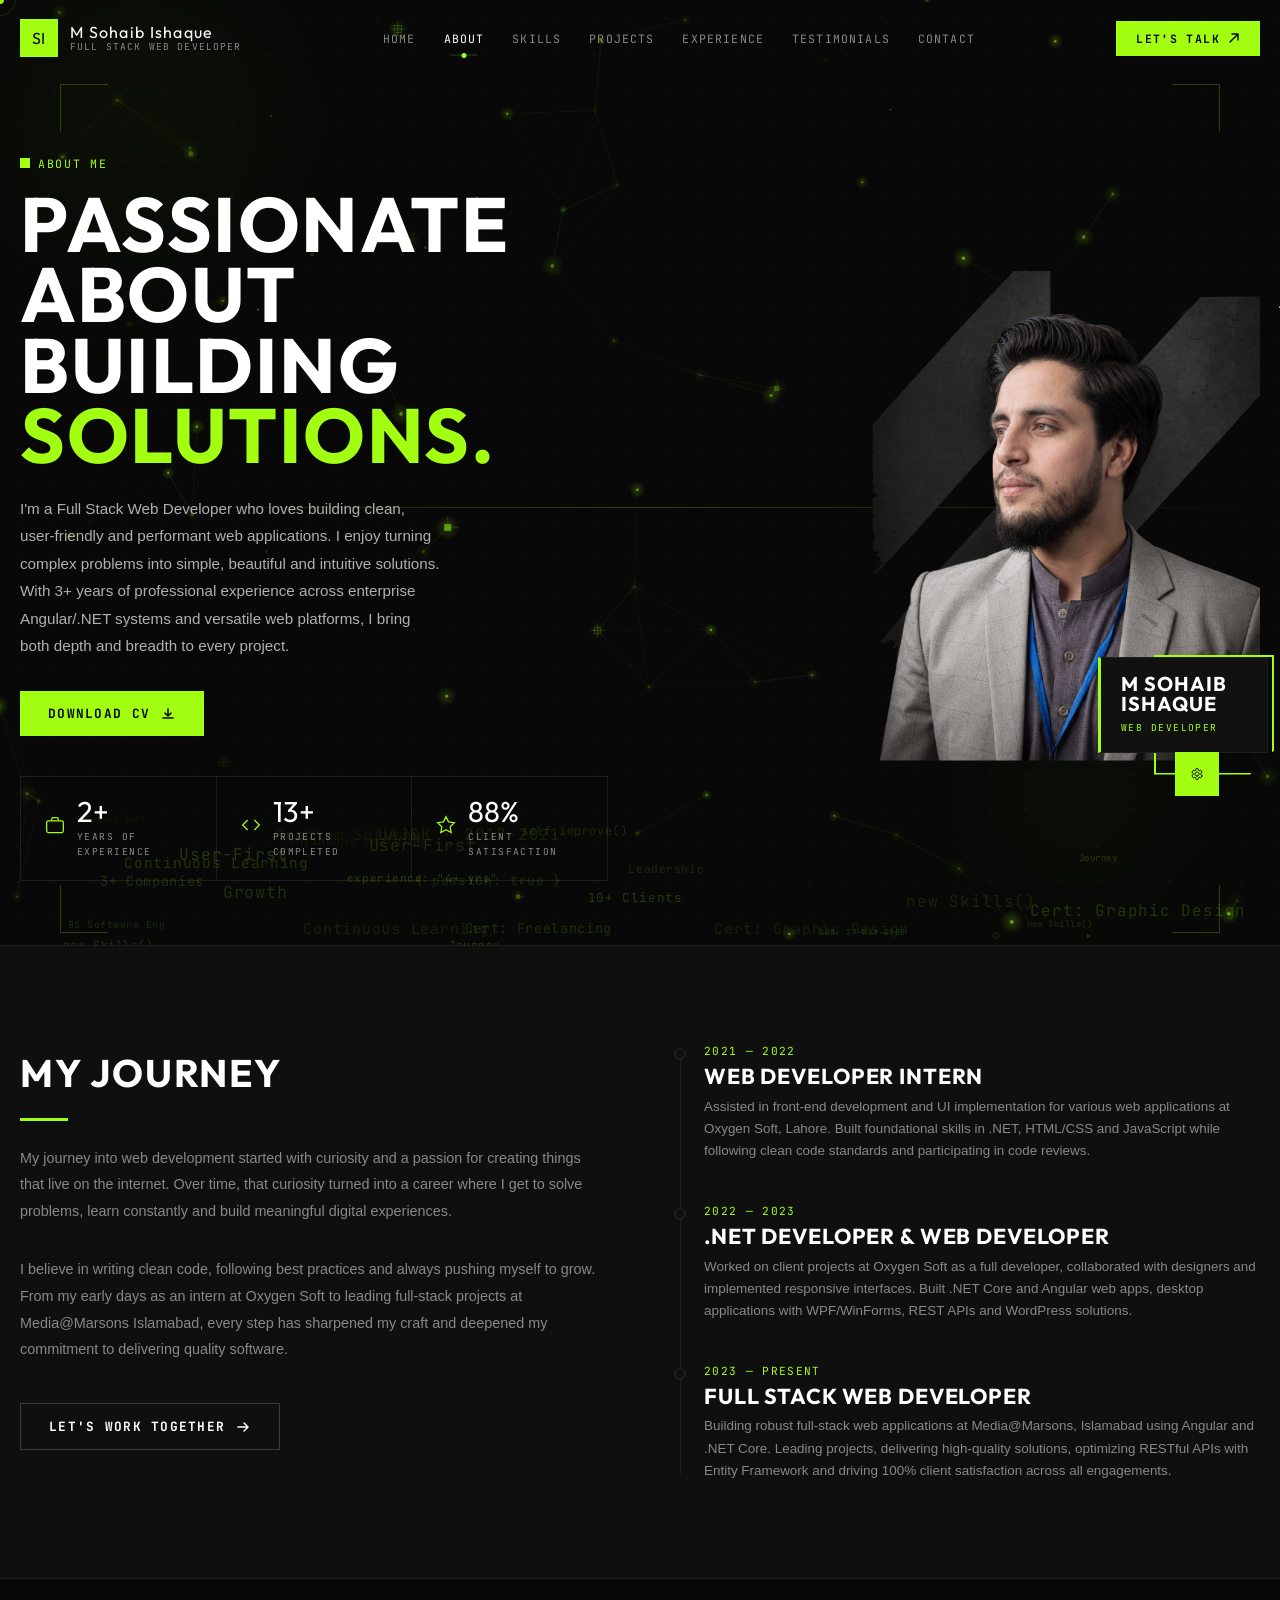
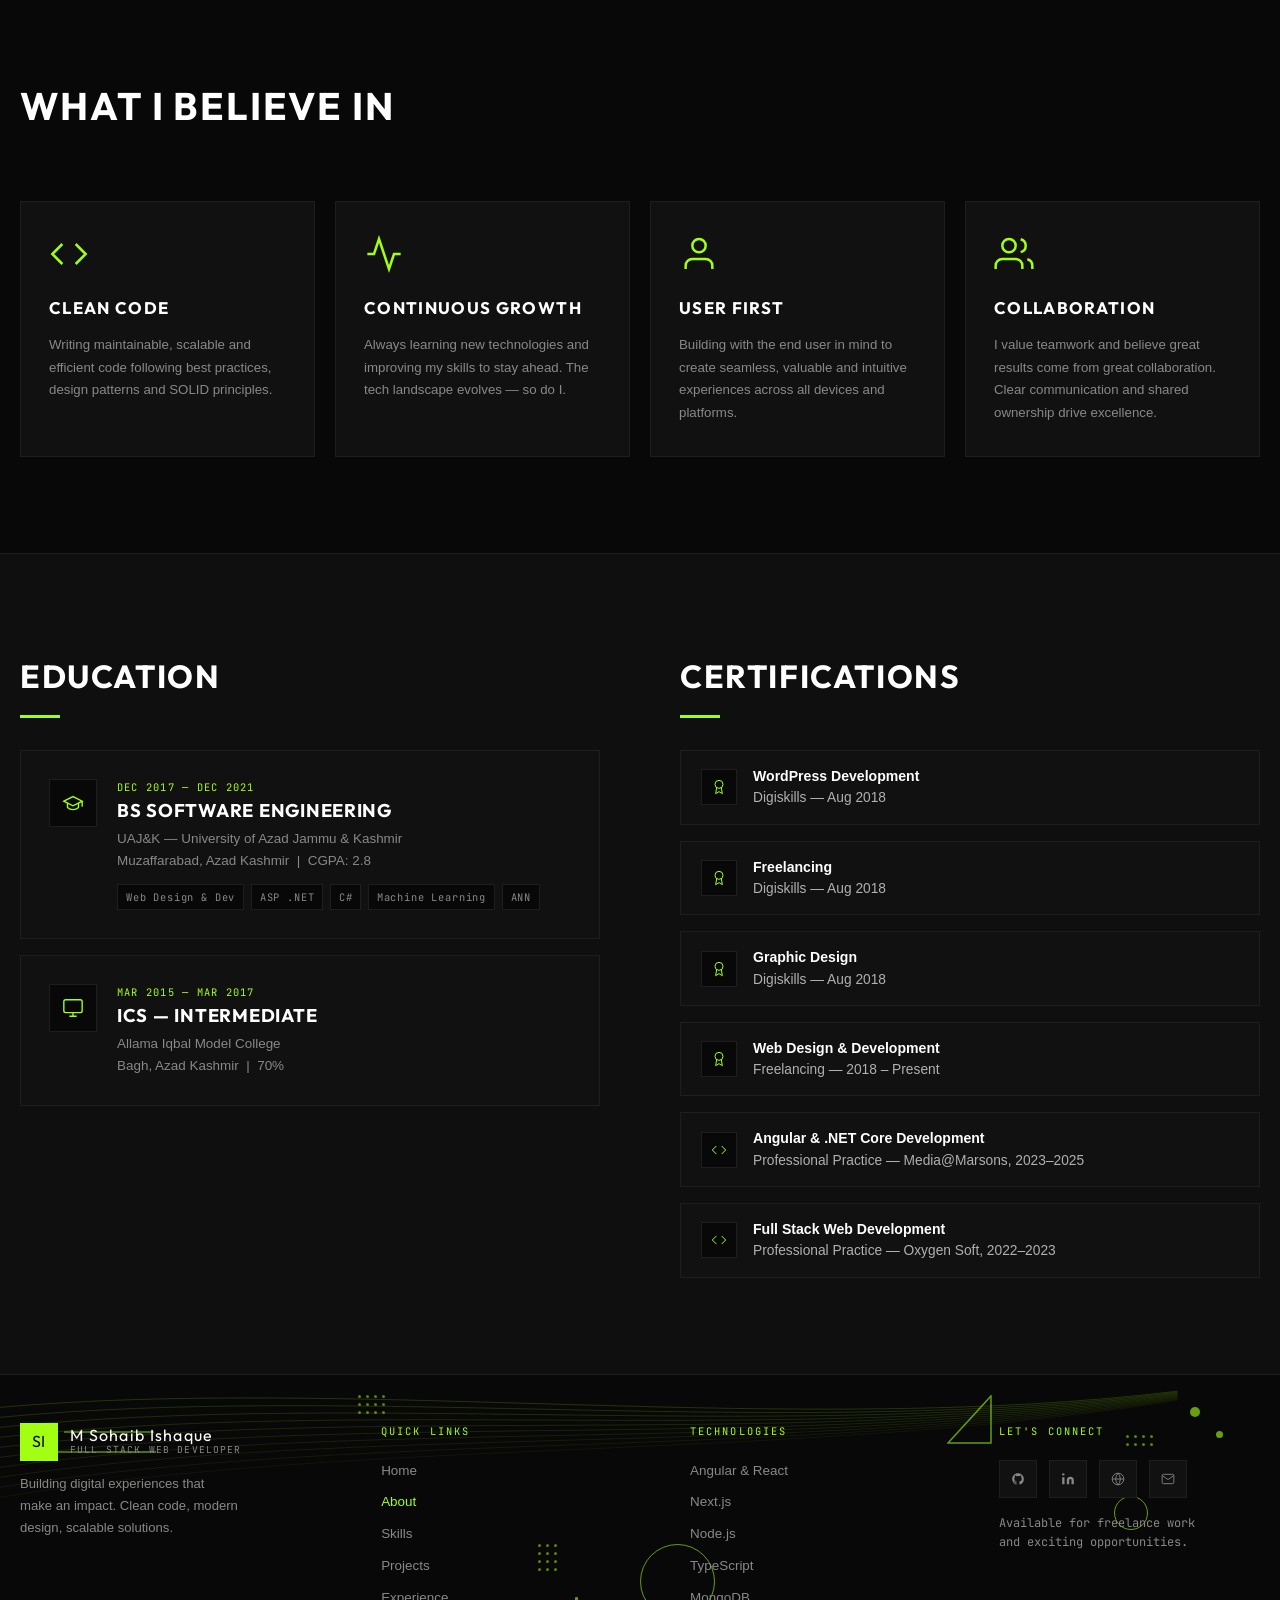
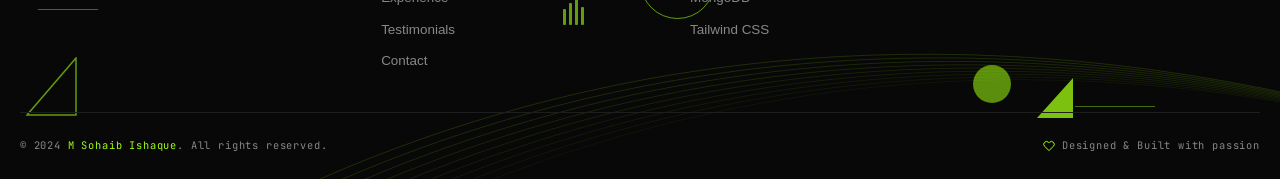
==== about.html @ 6ab8783a "initial commit" ====
<!DOCTYPE html>
<html lang="en">
<head>
  <meta charset="UTF-8" />
  <meta name="viewport" content="width=device-width, initial-scale=1.0" />
  <meta name="description" content="About M Sohaib Ishaque — Full Stack Web Developer. My journey, values, education and certifications." />
  <title>About — M Sohaib Ishaque</title>

  <link rel="preconnect" href="https://fonts.googleapis.com" />
  <link rel="preconnect" href="https://fonts.gstatic.com" crossorigin />
  <link href="https://fonts.googleapis.com/css2?family=Bebas+Neue&family=Barlow:wght@300;400;500;600;700&family=JetBrains+Mono:wght@400;700&display=swap" rel="stylesheet" />

  <link rel="stylesheet" href="./css/styles.css" />
 <link rel="icon" type="image/svg+xml" href="data:image/svg+xml,%3Csvg xmlns='http://www.w3.org/2000/svg' viewBox='0 0 32 32'%3E%3Crect width='32' height='32' fill='%23A3FF12'/%3E%3Ctext x='50%25' y='50%25' dominant-baseline='central' text-anchor='middle' font-family='sans-serif' font-weight='900' font-size='14' fill='%23000'%3ESI%3C/text%3E%3C/svg%3E"
/>
</head>
<body>

<!-- ── Cursor ── -->
<div class="cursor" aria-hidden="true"></div>
<div class="cursor-ring" aria-hidden="true"></div>

<!-- ── Back to top ── -->
<button class="back-top" aria-label="Back to top">
  <svg width="16" height="16" viewBox="0 0 16 16" fill="none">
    <path d="M8 12V4M4 8l4-4 4 4" stroke="currentColor" stroke-width="1.5" stroke-linecap="round" stroke-linejoin="round"/>
  </svg>
</button>



    <!-- ════════════════════════════════════════
     Customization Tab
════════════════════════════════════════ -->
    <button class="customize" id="customizeBtn" aria-label="Customize" aria-expanded="false" aria-controls="customizePanel">
        <svg width="16" height="16" viewBox="0 0 24 24" fill="none" xmlns="http://www.w3.org/2000/svg">
            <path d="M12 15C13.6569 15 15 13.6569 15 12C15 10.3431 13.6569 9 12 9C10.3431 9 9 10.3431 9 12C9 13.6569 10.3431 15 12 15Z" stroke="currentColor" stroke-width="1.5" stroke-linecap="round" stroke-linejoin="round" />
            <path d="M19.4 15.05L18.3 17.05C18.1 17.4 17.7 17.6 17.3 17.5L15.3 16.95C14.9 17.2 14.5 17.4 14.1 17.55L13.7 19.6C13.6 20 13.3 20.3 12.9 20.3H11.1C10.7 20.3 10.4 20 10.3 19.6L9.9 17.55C9.5 17.4 9.1 17.2 8.7 16.95L6.7 17.5C6.3 17.6 5.9 17.4 5.7 17.05L4.6 15.05C4.4 14.7 4.5 14.3 4.8 14.1L6.4 12.9C6.3 12.6 6.3 12.3 6.3 12C6.3 11.7 6.3 11.4 6.4 11.1L4.8 9.9C4.5 9.7 4.4 9.3 4.6 8.95L5.7 6.95C5.9 6.6 6.3 6.4 6.7 6.5L8.7 7.05C9.1 6.8 9.5 6.6 9.9 6.45L10.3 4.4C10.4 4 10.7 3.7 11.1 3.7H12.9C13.3 3.7 13.6 4 13.7 4.4L14.1 6.45C14.5 6.6 14.9 6.8 15.3 7.05L17.3 6.5C17.7 6.4 18.1 6.6 18.3 6.95L19.4 8.95C19.6 9.3 19.5 9.7 19.2 9.9L17.6 11.1C17.7 11.4 17.7 11.7 17.7 12C17.7 12.3 17.7 12.6 17.6 12.9L19.2 14.1C19.5 14.3 19.6 14.7 19.4 15.05Z"
            stroke="currentColor" stroke-width="1.5" stroke-linecap="round" stroke-linejoin="round" />
        </svg>
    </button>

    <!-- ════════════════════════════════════════
     Customize Dropdown Panel
════════════════════════════════════════ -->
    <div class="customize-panel" id="customizePanel" aria-hidden="true" role="dialog" aria-label="Theme settings">

        <!-- Panel header -->
        <div class="cp-header">
            <div class="cp-header-left">
                <svg width="14" height="14" viewBox="0 0 16 16" fill="none" aria-hidden="true">
                    <path d="M8 1l1.5 3.5L13 6l-3.5 1.5L8 11 6.5 7.5 3 6l3.5-1.5z" fill="rgba(180,150,255,0.9)" />
                    <circle cx="13" cy="2" r="1" fill="rgba(180,150,255,0.7)" />
                </svg>
                <span>Customization</span>
            </div>
            <button class="cp-close" id="customizePanelClose" aria-label="Close customize panel">
                <svg width="14" height="14" viewBox="0 0 14 14" fill="none">
                    <line x1="2" y1="2" x2="12" y2="12" stroke="currentColor" stroke-width="1.5" stroke-linecap="round" />
                    <line x1="12" y1="2" x2="2" y2="12" stroke="currentColor" stroke-width="1.5" stroke-linecap="round" />
                </svg>
            </button>
        </div>

        <!-- Accent line -->
        <div class="cp-accent-bar" aria-hidden="true"></div>
        <div class="cp-streak" aria-hidden="true"></div>

        <!-- ── Section: Theme Mode ── -->
        <p class="cp-section-label">
            Theme
        </p>

        <div class="cp-theme-grid" id="cpThemeGrid">

            <!-- Light -->
            <div class="cp-theme-card" data-theme="light" role="radio" aria-checked="false" tabindex="0">
                <div class="cp-icon-wrap">
                    <svg width="20" height="20" viewBox="0 0 24 24" fill="none" stroke="rgba(200,180,255,0.85)" stroke-width="1.8" stroke-linecap="round" aria-hidden="true">
                        <circle cx="12" cy="12" r="4" />
                        <line x1="12" y1="2" x2="12" y2="4" />
                        <line x1="12" y1="20" x2="12" y2="22" />
                        <line x1="2" y1="12" x2="4" y2="12" />
                        <line x1="20" y1="12" x2="22" y2="12" />
                        <line x1="4.93" y1="4.93" x2="6.34" y2="6.34" />
                        <line x1="17.66" y1="17.66" x2="19.07" y2="19.07" />
                        <line x1="4.93" y1="19.07" x2="6.34" y2="17.66" />
                        <line x1="17.66" y1="6.34" x2="19.07" y2="4.93" />
                    </svg>
                </div>
            </div>

            <!-- Dark (default) -->
            <div class="cp-theme-card active" data-theme="dark" role="radio" aria-checked="true" tabindex="0">
                <div class="cp-icon-wrap">
                    <svg width="20" height="20" viewBox="0 0 24 24" fill="none" stroke="rgba(200,180,255,0.95)" stroke-width="1.8" stroke-linecap="round" aria-hidden="true">
                        <path d="M21 12.79A9 9 0 1 1 11.21 3 7 7 0 0 0 21 12.79z" />
                    </svg>
                </div>
            </div>

            <!-- System -->
            <div class="cp-theme-card" data-theme="system" role="radio" aria-checked="false" tabindex="0">
                <div class="cp-icon-wrap">
                    <svg width="20" height="20" viewBox="0 0 24 24" fill="none" stroke="rgba(200,180,255,0.85)" stroke-width="1.8" stroke-linecap="round" stroke-linejoin="round" aria-hidden="true">
                        <rect x="2" y="3" width="20" height="14" rx="2" />
                        <path d="M8 21h8M12 17v4" />
                    </svg>
                </div>
            </div>

        </div>

        <!-- ── Section: Preset Themes ── -->
        <div class="cp-presets-header">
            <div>
                <p class="cp-section-label" style="margin-bottom:2px">Preset Themes</p>
            </div>
        </div>

        <div class="cp-carousel-wrap">
            <div class="cp-carousel" id="cpSwatchCarousel">

                <div class="cp-swatch" data-swatch="deep-violet">
                    <div class="cp-swatch-box active" style="background:linear-gradient(135deg,#A3FF12 0%,#89d313 50%,#6ca116 100%)">
                        <div class="cp-check" aria-hidden="true">
                            <svg width="9" height="9" viewBox="0 0 10 10" fill="none">
                                <polyline points="2,5 4,7.5 8,3" stroke="#7c3aed" stroke-width="1.8" stroke-linecap="round" stroke-linejoin="round" />
                            </svg>
                        </div>
                        <div class="cp-swatch-radio" aria-hidden="true"></div>
                    </div>
                    <div class="cp-swatch-label">Deep Violet</div>
                </div>

                <div class="cp-swatch" data-swatch="electric-blue">
                    <div class="cp-swatch-box" style="background:linear-gradient(135deg,#1e40af 0%,#2563eb 50%,#60a5fa 100%)">
                        <div class="cp-check" aria-hidden="true">
                            <svg width="9" height="9" viewBox="0 0 10 10" fill="none">
                                <polyline points="2,5 4,7.5 8,3" stroke="#2563eb" stroke-width="1.8" stroke-linecap="round" stroke-linejoin="round" />
                            </svg>
                        </div>
                        <div class="cp-swatch-radio" aria-hidden="true"></div>
                    </div>
                    <div class="cp-swatch-label">Electric Blue</div>
                </div>

                <div class="cp-swatch" data-swatch="warm-amber">
                    <div class="cp-swatch-box" style="background:linear-gradient(135deg,#b45309 0%,#f59e0b 50%,#fcd34d 100%)">
                        <div class="cp-check" aria-hidden="true">
                            <svg width="9" height="9" viewBox="0 0 10 10" fill="none">
                                <polyline points="2,5 4,7.5 8,3" stroke="#f59e0b" stroke-width="1.8" stroke-linecap="round" stroke-linejoin="round" />
                            </svg>
                        </div>
                        <div class="cp-swatch-radio" aria-hidden="true"></div>
                    </div>
                    <div class="cp-swatch-label">Warm Amber</div>
                </div>

                <div class="cp-swatch" data-swatch="soft-rose">
                    <div class="cp-swatch-box" style="background:linear-gradient(135deg,#9f1239 0%,#f43f5e 50%,#fda4af 100%)">
                        <div class="cp-check" aria-hidden="true">
                            <svg width="9" height="9" viewBox="0 0 10 10" fill="none">
                                <polyline points="2,5 4,7.5 8,3" stroke="#f43f5e" stroke-width="1.8" stroke-linecap="round" stroke-linejoin="round" />
                            </svg>
                        </div>
                        <div class="cp-swatch-radio" aria-hidden="true"></div>
                    </div>
                    <div class="cp-swatch-label">Soft Rose</div>
                </div>
                <div class="cp-swatch" data-swatch="sunset-orange">
                    <div class="cp-swatch-box" style="background:linear-gradient(135deg,#c2410c 0%,#ea580c 50%,#fb923c 100%)">
                        <div class="cp-check" aria-hidden="true">
                            <svg width="9" height="9" viewBox="0 0 10 10" fill="none">
                                <polyline points="2,5 4,7.5 8,3" stroke="#ea580c" stroke-width="1.8" stroke-linecap="round" stroke-linejoin="round" />
                            </svg>
                        </div>
                        <div class="cp-swatch-radio" aria-hidden="true"></div>
                    </div>
                    <div class="cp-swatch-label">Sunset Orange</div>
                </div>

            </div>
        </div>
    </div>
    <!-- /.customize-panel -->

<!-- ════════════════════════════════════════
     MOBILE MENU
════════════════════════════════════════ -->
<nav class="mobile-menu" aria-label="Mobile navigation">
  <a href="index.html"         class="mobile-nav-link">Home</a>
  <a href="about.html"         class="mobile-nav-link" style="color:var(--accent)">About</a>
  <a href="skills.html"        class="mobile-nav-link">Skills</a>
  <a href="projects.html"      class="mobile-nav-link">Projects</a>
  <a href="experience.html"    class="mobile-nav-link">Experience</a>
  <a href="testimonials.html"  class="mobile-nav-link">Testimonials</a>
  <a href="contact.html"       class="mobile-nav-link">Contact</a>
</nav>

<!-- ════════════════════════════════════════
     NAVBAR
════════════════════════════════════════ -->
<header class="navbar scrolled" role="banner">
  <div class="container">
    <div class="nav-inner">

      <a href="index.html" class="nav-logo" aria-label="Home">
        <div class="logo-box" aria-hidden="true">SI</div>
        <div class="logo-text">
          <span class="logo-name">M Sohaib Ishaque</span>
          <span class="logo-role">Full Stack Web Developer</span>
        </div>
      </a>

      <nav class="nav-menu" aria-label="Main navigation">
        <a href="index.html"         class="nav-link">Home</a>
        <a href="about.html"         class="nav-link active">About</a>
        <a href="skills.html"        class="nav-link">Skills</a>
        <a href="projects.html"      class="nav-link">Projects</a>
        <a href="experience.html"    class="nav-link">Experience</a>
        <a href="testimonials.html"  class="nav-link">Testimonials</a>
        <a href="contact.html"       class="nav-link">Contact</a>
      </nav>

      <a href="contact.html" class="nav-cta">
        Let's Talk
        <svg width="12" height="12" viewBox="0 0 12 12" fill="none" aria-hidden="true">
          <path d="M2 10L10 2M10 2H4M10 2v6" stroke="currentColor" stroke-width="1.5" stroke-linecap="round"/>
        </svg>
      </a>

      <button class="hamburger" aria-label="Toggle menu" aria-expanded="false">
        <span></span><span></span><span></span>
      </button>

    </div>
  </div>
</header>

<!-- ════════════════════════════════════════
     ABOUT HERO
════════════════════════════════════════ -->
<section class="about-hero" id="about-hero" aria-label="About hero">
  <div class="about-hero-bg" aria-hidden="true"></div>

  <div class="container">
    <div class="about-hero-inner">

      <!-- Left: Content -->
      <div class="reveal-left">
        <span class="accent-tag">About Me</span>

        <h1 class="about-hero-heading">
          Passionate About<br/>
          Building <span class="green">Solutions.</span>
        </h1>

        <p class="about-hero-body">
          I'm a Full Stack Web Developer who loves building clean, user-friendly and performant web applications. I enjoy turning complex problems into simple, beautiful and intuitive solutions. With 3+ years of professional experience across enterprise Angular/.NET systems and versatile web platforms, I bring both depth and breadth to every project.
        </p>

        <a href="Sohaib_Ishaque_CV.pdf" download class="btn btn-primary">
          Download CV
          <svg width="16" height="16" viewBox="0 0 16 16" fill="none" aria-hidden="true">
            <path d="M8 3v7M5 7l3 3 3-3M3 12h10" stroke="currentColor" stroke-width="1.5" stroke-linecap="round" stroke-linejoin="round"/>
          </svg>
        </a>

        <!-- Mini Stats -->
        <div class="about-mini-stats reveal">
          <div class="mini-stat">
            <div class="mini-stat-icon" aria-hidden="true">
              <svg width="20" height="20" viewBox="0 0 24 24" fill="none" stroke="currentColor" stroke-width="1.5">
                <rect x="2" y="7" width="20" height="14" rx="2"/>
                <path d="M16 7V5a2 2 0 0 0-2-2h-4a2 2 0 0 0-2 2v2"/>
              </svg>
            </div>
            <div>
              <div class="mini-stat-num"><span data-target="3" data-suffix="+">3+</span></div>
              <div class="mini-stat-label">Years of<br/>Experience</div>
            </div>
          </div>

          <div class="mini-stat">
            <div class="mini-stat-icon" aria-hidden="true">
              <svg width="20" height="20" viewBox="0 0 24 24" fill="none" stroke="currentColor" stroke-width="1.5">
                <polyline points="16 18 22 12 16 6"/><polyline points="8 6 2 12 8 18"/>
              </svg>
            </div>
            <div>
              <div class="mini-stat-num"><span data-target="15" data-suffix="+">15+</span></div>
              <div class="mini-stat-label">Projects<br/>Completed</div>
            </div>
          </div>

          <div class="mini-stat">
            <div class="mini-stat-icon" aria-hidden="true">
              <svg width="20" height="20" viewBox="0 0 24 24" fill="none" stroke="currentColor" stroke-width="1.5">
                <polygon points="12 2 15.09 8.26 22 9.27 17 14.14 18.18 21.02 12 17.77 5.82 21.02 7 14.14 2 9.27 8.91 8.26 12 2"/>
              </svg>
            </div>
            <div>
              <div class="mini-stat-num"><span data-target="100" data-suffix="%">100%</span></div>
              <div class="mini-stat-label">Client<br/>Satisfaction</div>
            </div>
          </div>
        </div>
      </div>

      <!-- Right: Image -->
      <div class="about-hero-visual reveal-right">
        <div class="about-img-frame">
          <img
            src="./assets/images/1.png"
            alt="M Sohaib Ishaque — Full Stack Web Developer"
            class="about-img-main"
            loading="eager"
          />
          <div class="about-img-border" aria-hidden="true"></div>
          <span class="about-plus-tl" aria-hidden="true">+</span>
          <span class="about-plus-br" aria-hidden="true">+</span>

          <!-- Name Badge -->
          <div class="about-name-badge">
            <h3>M Sohaib<br/>Ishaque</h3>
            <p>Web Developer</p>
          </div>

          <!-- Diagonal geo accent -->
          <div class="about-diag" aria-hidden="true"></div>
        </div>
      </div>

    </div>
  </div>
</section>

<!-- ════════════════════════════════════════
     MY JOURNEY
════════════════════════════════════════ -->
<section class="journey-section" id="journey" aria-label="My journey">
  <div class="container">
    <div class="journey-inner">

      <!-- Left: story -->
      <div class="reveal-left">
        <h2 class="journey-heading">My Journey</h2>
        <div class="journey-heading-underline" aria-hidden="true"></div>

        <p class="journey-body">
          My journey into web development started with curiosity and a passion for creating things that live on the internet. Over time, that curiosity turned into a career where I get to solve problems, learn constantly and build meaningful digital experiences.
        </p>
        <p class="journey-body">
          I believe in writing clean code, following best practices and always pushing myself to grow. From my early days as an intern at Oxygen Soft to leading full-stack projects at Media@Marsons Islamabad, every step has sharpened my craft and deepened my commitment to delivering quality software.
        </p>

        <a href="contact.html" class="btn btn-outline" style="margin-top:0.5rem">
          Let's Work Together
          <svg width="16" height="16" viewBox="0 0 16 16" fill="none" aria-hidden="true">
            <path d="M3 8h10M9 4l4 4-4 4" stroke="currentColor" stroke-width="1.5" stroke-linecap="round" stroke-linejoin="round"/>
          </svg>
        </a>
      </div>

      <!-- Right: Timeline -->
      <div class="journey-timeline reveal-right">

        <div class="jt-item">
          <div class="jt-dot" aria-hidden="true"></div>
          <div class="jt-date">2021 — 2022</div>
          <h3 class="jt-role">Web Developer Intern</h3>
          <p class="jt-desc">Assisted in front-end development and UI implementation for various web applications at Oxygen Soft, Lahore. Built foundational skills in .NET, HTML/CSS and JavaScript while following clean code standards and participating in code reviews.</p>
        </div>

        <div class="jt-item">
          <div class="jt-dot" aria-hidden="true"></div>
          <div class="jt-date">2022 — 2023</div>
          <h3 class="jt-role">.NET Developer &amp; Web Developer</h3>
          <p class="jt-desc">Worked on client projects at Oxygen Soft as a full developer, collaborated with designers and implemented responsive interfaces. Built .NET Core and Angular web apps, desktop applications with WPF/WinForms, REST APIs and WordPress solutions.</p>
        </div>

        <div class="jt-item">
          <div class="jt-dot" aria-hidden="true"></div>
          <div class="jt-date">2023 — Present</div>
          <h3 class="jt-role">Full Stack Web Developer</h3>
          <p class="jt-desc">Building robust full-stack web applications at Media@Marsons, Islamabad using Angular and .NET Core. Leading projects, delivering high-quality solutions, optimizing RESTful APIs with Entity Framework and driving 100% client satisfaction across all engagements.</p>
        </div>

      </div>
    </div>
  </div>
</section>

<!-- ════════════════════════════════════════
     WHAT I BELIEVE IN
════════════════════════════════════════ -->
<section class="beliefs-section" id="beliefs" aria-label="What I believe in">
  <div class="container">

    <h2 class="beliefs-heading reveal">What I Believe In</h2>
    <div class="beliefs-underline reveal" aria-hidden="true"></div>

    <div class="beliefs-grid">

      <!-- Clean Code -->
      <div class="belief-card reveal">
        <div class="belief-icon" aria-hidden="true">
          <svg viewBox="0 0 24 24" fill="none" stroke="currentColor" stroke-width="1.5">
            <polyline points="16 18 22 12 16 6"/><polyline points="8 6 2 12 8 18"/>
          </svg>
        </div>
        <h3 class="belief-title">Clean Code</h3>
        <p class="belief-desc">Writing maintainable, scalable and efficient code following best practices, design patterns and SOLID principles.</p>
      </div>

      <!-- Continuous Growth -->
      <div class="belief-card reveal">
        <div class="belief-icon" aria-hidden="true">
          <svg viewBox="0 0 24 24" fill="none" stroke="currentColor" stroke-width="1.5">
            <polyline points="22 12 18 12 15 21 9 3 6 12 2 12"/>
          </svg>
        </div>
        <h3 class="belief-title">Continuous Growth</h3>
        <p class="belief-desc">Always learning new technologies and improving my skills to stay ahead. The tech landscape evolves — so do I.</p>
      </div>

      <!-- User First -->
      <div class="belief-card reveal">
        <div class="belief-icon" aria-hidden="true">
          <svg viewBox="0 0 24 24" fill="none" stroke="currentColor" stroke-width="1.5">
            <path d="M20 21v-2a4 4 0 0 0-4-4H8a4 4 0 0 0-4 4v2"/>
            <circle cx="12" cy="7" r="4"/>
          </svg>
        </div>
        <h3 class="belief-title">User First</h3>
        <p class="belief-desc">Building with the end user in mind to create seamless, valuable and intuitive experiences across all devices and platforms.</p>
      </div>

      <!-- Collaboration -->
      <div class="belief-card reveal">
        <div class="belief-icon" aria-hidden="true">
          <svg viewBox="0 0 24 24" fill="none" stroke="currentColor" stroke-width="1.5">
            <path d="M17 21v-2a4 4 0 0 0-4-4H5a4 4 0 0 0-4 4v2"/>
            <circle cx="9" cy="7" r="4"/>
            <path d="M23 21v-2a4 4 0 0 0-3-3.87"/>
            <path d="M16 3.13a4 4 0 0 1 0 7.75"/>
          </svg>
        </div>
        <h3 class="belief-title">Collaboration</h3>
        <p class="belief-desc">I value teamwork and believe great results come from great collaboration. Clear communication and shared ownership drive excellence.</p>
      </div>

    </div>
  </div>
</section>

<!-- ════════════════════════════════════════
     EDUCATION & CERTIFICATIONS
════════════════════════════════════════ -->
<section class="edu-certs-section" id="education" aria-label="Education and certifications">
  <div class="container">
    <div class="edu-certs-grid">

      <!-- Education -->
      <div class="reveal-left">
        <h2 class="edu-section-heading">Education</h2>
        <div class="edu-underline" aria-hidden="true"></div>

        <div class="edu-card" style="margin-bottom:1rem;">
          <div class="edu-icon-wrap" aria-hidden="true">
            <svg width="22" height="22" viewBox="0 0 24 24" fill="none" stroke="currentColor" stroke-width="1.5">
              <path d="M22 10v6M2 10l10-5 10 5-10 5z"/>
              <path d="M6 12v5c3 3 9 3 12 0v-5"/>
            </svg>
          </div>
          <div>
            <div class="edu-dates">Dec 2017 — Dec 2021</div>
            <h3 class="edu-degree">BS Software Engineering</h3>
            <p class="edu-institution">UAJ&amp;K — University of Azad Jammu &amp; Kashmir<br/>Muzaffarabad, Azad Kashmir &nbsp;|&nbsp; CGPA: 2.8</p>
            <div style="margin-top:0.75rem;display:flex;flex-wrap:wrap;gap:0.4rem;">
              <span class="project-tag">Web Design &amp; Dev</span>
              <span class="project-tag">ASP .NET</span>
              <span class="project-tag">C#</span>
              <span class="project-tag">Machine Learning</span>
              <span class="project-tag">ANN</span>
            </div>
          </div>
        </div>

        <div class="edu-card">
          <div class="edu-icon-wrap" aria-hidden="true">
            <svg width="22" height="22" viewBox="0 0 24 24" fill="none" stroke="currentColor" stroke-width="1.5">
              <rect x="2" y="3" width="20" height="14" rx="2"/>
              <path d="M8 21h8M12 17v4"/>
            </svg>
          </div>
          <div>
            <div class="edu-dates">Mar 2015 — Mar 2017</div>
            <h3 class="edu-degree">ICS — Intermediate</h3>
            <p class="edu-institution">Allama Iqbal Model College<br/>Bagh, Azad Kashmir &nbsp;|&nbsp; 70%</p>
          </div>
        </div>
      </div>

      <!-- Certifications -->
      <div class="reveal-right">
        <h2 class="edu-section-heading">Certifications</h2>
        <div class="edu-underline" aria-hidden="true"></div>

        <div class="cert-list">

          <div class="cert-item">
            <div class="cert-icon" aria-hidden="true">
              <svg width="16" height="16" viewBox="0 0 24 24" fill="none" stroke="currentColor" stroke-width="1.5">
                <circle cx="12" cy="8" r="6"/><path d="M15.477 12.89 17 22l-5-3-5 3 1.523-9.11"/>
              </svg>
            </div>
            <div class="cert-name">
              <strong>WordPress Development</strong>
              Digiskills — Aug 2018
            </div>
          </div>

          <div class="cert-item">
            <div class="cert-icon" aria-hidden="true">
              <svg width="16" height="16" viewBox="0 0 24 24" fill="none" stroke="currentColor" stroke-width="1.5">
                <circle cx="12" cy="8" r="6"/><path d="M15.477 12.89 17 22l-5-3-5 3 1.523-9.11"/>
              </svg>
            </div>
            <div class="cert-name">
              <strong>Freelancing</strong>
              Digiskills — Aug 2018
            </div>
          </div>

          <div class="cert-item">
            <div class="cert-icon" aria-hidden="true">
              <svg width="16" height="16" viewBox="0 0 24 24" fill="none" stroke="currentColor" stroke-width="1.5">
                <circle cx="12" cy="8" r="6"/><path d="M15.477 12.89 17 22l-5-3-5 3 1.523-9.11"/>
              </svg>
            </div>
            <div class="cert-name">
              <strong>Graphic Design</strong>
              Digiskills — Aug 2018
            </div>
          </div>

          <div class="cert-item">
            <div class="cert-icon" aria-hidden="true">
              <svg width="16" height="16" viewBox="0 0 24 24" fill="none" stroke="currentColor" stroke-width="1.5">
                <circle cx="12" cy="8" r="6"/><path d="M15.477 12.89 17 22l-5-3-5 3 1.523-9.11"/>
              </svg>
            </div>
            <div class="cert-name">
              <strong>Web Design &amp; Development</strong>
              Freelancing — 2018 – Present
            </div>
          </div>

          <div class="cert-item">
            <div class="cert-icon" aria-hidden="true">
              <svg width="16" height="16" viewBox="0 0 24 24" fill="none" stroke="currentColor" stroke-width="1.5">
                <polyline points="16 18 22 12 16 6"/><polyline points="8 6 2 12 8 18"/>
              </svg>
            </div>
            <div class="cert-name">
              <strong>Angular &amp; .NET Core Development</strong>
              Professional Practice — Media@Marsons, 2023–2025
            </div>
          </div>

          <div class="cert-item">
            <div class="cert-icon" aria-hidden="true">
              <svg width="16" height="16" viewBox="0 0 24 24" fill="none" stroke="currentColor" stroke-width="1.5">
                <polyline points="16 18 22 12 16 6"/><polyline points="8 6 2 12 8 18"/>
              </svg>
            </div>
            <div class="cert-name">
              <strong>Full Stack Web Development</strong>
              Professional Practice — Oxygen Soft, 2022–2023
            </div>
          </div>

        </div>
      </div>

    </div>
  </div>
</section>

<!-- ════════════════════════════════════════
     FOOTER
════════════════════════════════════════ -->
<footer role="contentinfo">
  <div class="container">
    <div class="footer-top">

      <div class="footer-brand">
        <a href="index.html" class="nav-logo" aria-label="Home">
          <div class="logo-box" aria-hidden="true">SI</div>
          <div class="logo-text">
            <span class="logo-name">M Sohaib Ishaque</span>
            <span class="logo-role">Full Stack Web Developer</span>
          </div>
        </a>
        <p>Building digital experiences that make an impact. Clean code, modern design, scalable solutions.</p>
      </div>

      <div>
        <p class="footer-col-title">Quick Links</p>
        <nav class="footer-links" aria-label="Footer navigation">
          <a href="index.html">Home</a>
          <a href="about.html" style="color:var(--accent)">About</a>
          <a href="skills.html">Skills</a>
          <a href="projects.html">Projects</a>
          <a href="experience.html">Experience</a>
          <a href="testimonials.html">Testimonials</a>
          <a href="contact.html">Contact</a>
        </nav>
      </div>

      <div>
        <p class="footer-col-title">Technologies</p>
        <nav class="footer-links" aria-label="Technology links">
          <a href="skills.html">Angular &amp; React</a>
          <a href="skills.html">Next.js</a>
          <a href="skills.html">Node.js</a>
          <a href="skills.html">TypeScript</a>
          <a href="skills.html">MongoDB</a>
          <a href="skills.html">Tailwind CSS</a>
        </nav>
      </div>

      <div>
        <p class="footer-col-title">Let's Connect</p>
        <div class="social-links" role="list" aria-label="Social media">
          <a href="https://github.com/Sohaib-Ishaque/" class="social-link" aria-label="GitHub" target="_blank" rel="noopener noreferrer" role="listitem">
            <svg width="14" height="14" viewBox="0 0 24 24" fill="currentColor"><path d="M12 2C6.477 2 2 6.484 2 12.017c0 4.425 2.865 8.18 6.839 9.504.5.092.682-.217.682-.483 0-.237-.008-.868-.013-1.703-2.782.605-3.369-1.343-3.369-1.343-.454-1.158-1.11-1.466-1.11-1.466-.908-.62.069-.608.069-.608 1.003.07 1.531 1.032 1.531 1.032.892 1.53 2.341 1.088 2.91.832.092-.647.35-1.088.636-1.338-2.22-.253-4.555-1.113-4.555-4.951 0-1.093.39-1.988 1.029-2.688-.103-.253-.446-1.272.098-2.65 0 0 .84-.27 2.75 1.026A9.564 9.564 0 0 1 12 6.844a9.59 9.59 0 0 1 2.504.337c1.909-1.296 2.747-1.027 2.747-1.027.546 1.379.202 2.398.1 2.651.64.7 1.028 1.595 1.028 2.688 0 3.848-2.339 4.695-4.566 4.943.359.309.678.92.678 1.855 0 1.338-.012 2.419-.012 2.747 0 .268.18.58.688.482A10.019 10.019 0 0 0 22 12.017C22 6.484 17.522 2 12 2z"/></svg>
          </a>
          <a href="https://linkedin.com/in/sohaibishaque" class="social-link" aria-label="LinkedIn" target="_blank" rel="noopener noreferrer" role="listitem">
            <svg width="14" height="14" viewBox="0 0 24 24" fill="currentColor"><path d="M16 8a6 6 0 0 1 6 6v7h-4v-7a2 2 0 0 0-2-2 2 2 0 0 0-2 2v7h-4v-7a6 6 0 0 1 6-6z"/><rect x="2" y="9" width="4" height="12"/><circle cx="4" cy="4" r="2"/></svg>
          </a>
          <a href="https://engineersohaibishaque.com" class="social-link" aria-label="Website" target="_blank" rel="noopener noreferrer" role="listitem">
            <svg width="14" height="14" viewBox="0 0 24 24" fill="none" stroke="currentColor" stroke-width="1.5"><circle cx="12" cy="12" r="10"/><path d="M2 12h20M12 2a15.3 15.3 0 0 1 4 10 15.3 15.3 0 0 1-4 10 15.3 15.3 0 0 1-4-10 15.3 15.3 0 0 1 4-10z"/></svg>
          </a>
          <a href="mailto:engineer.sohaibishaque@gmail.com" class="social-link" aria-label="Email" role="listitem">
            <svg width="14" height="14" viewBox="0 0 24 24" fill="none" stroke="currentColor" stroke-width="1.5"><path d="M4 4h16c1.1 0 2 .9 2 2v12c0 1.1-.9 2-2 2H4c-1.1 0-2-.9-2-2V6c0-1.1.9-2 2-2z"/><polyline points="22,6 12,13 2,6"/></svg>
          </a>
        </div>
        <p style="font-size:0.75rem;color:var(--gray);margin-top:1rem;font-family:var(--font-mono);">
          Available for freelance work<br/>and exciting opportunities.
        </p>
      </div>

    </div>

    <div class="footer-bottom">
      <p class="footer-copy">
        &copy; 2024 <span>M Sohaib Ishaque</span>. All rights reserved.
      </p>
      <p class="footer-copy" style="display:flex;align-items:center;gap:0.4rem;">
        <svg width="12" height="12" viewBox="0 0 24 24" fill="none" stroke="var(--accent)" stroke-width="2" aria-hidden="true">
          <path d="M20.84 4.61a5.5 5.5 0 0 0-7.78 0L12 5.67l-1.06-1.06a5.5 5.5 0 0 0-7.78 7.78l1.06 1.06L12 21.23l7.78-7.78 1.06-1.06a5.5 5.5 0 0 0 0-7.78z"/>
        </svg>
        Designed &amp; Built with passion
      </p>
    </div>
  </div>
</footer>

<script src="js/constants.js"></script>
<script src="js/utils.js"></script>
<script src="js/animations.js"></script>
<script src="js/textures.js"></script>
<script src="js/interactions.js"></script>
<script src="js/main.js"></script>

</body>
</html>
---- css/styles.css ----
/* ===================================================
   M SOHAIB ISHAQUE — PORTFOLIO STYLESHEET (REFACTORED)
   Dark Minimalist | Neon Green Accents
   FULLY THEMEABLE — All colors use CSS variables
   =================================================== */

@import url('https://fonts.googleapis.com/css2?family=Bebas+Neue&family=Barlow:wght@300;400;500;600;700&family=JetBrains+Mono:wght@400;700&display=swap');
@import url('https://fonts.googleapis.com/css2?family=Merriweather+Sans:ital,wght@0,300..800;1,300..800&family=Outfit:wght@100..900&display=swap');

/* ─── CSS Variables (COMPLETE THEME SYSTEM) ─── */
:root {
  /* ===== CORE COLORS ===== */
  --bg:         #080808;
  --bg-2:       #0f0f0f;
  --bg-card:    #111111;
  --bg-card-hover: #161616;
  --border:     #1e1e1e;
  --border-light: rgba(255, 255, 255, 0.08);
  --border-accent: var(--accent-dim);
  
  --accent:     #A3FF12;
  --accent-dim: rgba(163,255,18,0.12);
  
  --white:      #FFFFFF;
  --white-dim: rgba(255, 255, 255, 0.9);
  --gray:       #888888;
  --gray-light: #b0b0b0;
  --gray-muted: rgba(255, 255, 255, 0.6);
  --gray-dim: rgba(255, 255, 255, 0.18);
  --gray-dark: rgba(255, 255, 255, 0.04);
  
  /* ===== TYPOGRAPHY ===== */
  --font-head:  "Outfit", sans-serif;
  --font-body:  "Montserrat", sans-serif;
  --font-mono:  'JetBrains Mono', monospace;
  
  /* ===== SPACING & LAYOUT ===== */
  --max-w:      1240px;
  --nav-h:      70px;
  
  /* ===== SHADOWS ===== */
  --sh1: 0 1px 3px rgba(0, 0, 0, 0.06), 0 1px 2px var(--accent-dim);
  --sh2: 0 4px 16px rgba(0, 0, 0, 0.08), 0 1px 4px var(--accent-dim);
  --sh3: 0 12px 40px rgba(0, 0, 0, 0.14), 0 4px 12px var(--accent-dim);
  --sh-dark: 0 20px 60px rgba(0, 0, 0, 0.5);
  --sh-accent: 0 0 16px var(--accent-dim);
  --sh-accent-sm: 0 0 14px  var(--accent-dim);
  
  /* ===== TRANSITIONS ===== */
  --transition: 0.35s cubic-bezier(0.4, 0, 0.2, 1);
  --transition-fast: 0.2s ease;
  --transition-smooth: 0.4s cubic-bezier(0.4, 0, 0.2, 1);
  --ease-bounce: cubic-bezier(0.34, 1.56, 0.64, 1);
  
  /* ===== CAROUSEL (Swiper) ===== */
  --si-accent:      var(--accent);
  --si-bg:          var(--bg);
  --si-bg-card:     var(--bg-card);
  --si-border:      var(--border);
  --si-ease:        cubic-bezier(0.4, 0, 0.2, 1);
  --si-transition:  0.35s var(--si-ease);
  
  /* ===== TICKER ===== */
  --si-ticker-dur: 40s;
}

/* ===================================================
   BASE & RESET
   =================================================== */
*, *::before, *::after { box-sizing: border-box; margin: 0; padding: 0; }
html { scroll-behavior: smooth; font-size: 16px; }
body {
  background: var(--bg);
  color: var(--white);
  font-family: var(--font-body);
  font-weight: 400;
  line-height: 1.65;
  overflow-x: hidden;
}
img { display: block; max-width: 100%; }
a { color: inherit; text-decoration: none; }
ul { list-style: none; }
button { cursor: pointer; border: none; background: none; font-family: inherit; }
input, textarea { font-family: inherit; }


/* ─── Scrollbar ─── */
::-webkit-scrollbar { width: 4px; }
::-webkit-scrollbar-track { background: var(--bg); }
::-webkit-scrollbar-thumb { background: var(--accent); border-radius: 2px; }

/* ─── Selection ─── */
::selection { background: var(--accent); color: var(--bg); }

/* ─── Container ─── */
.container {
  width: min(var(--max-w), 100% - 2rem);
  margin-inline: auto;
}

/* ─── Section Number ─── */
.section-side {
  position: absolute;
  left: -3.5rem;
  top: 0;
  display: flex;
  flex-direction: column;
  align-items: center;
  gap: 0.5rem;
  pointer-events: none;
}
.section-side span {
  font-family: var(--font-mono);
  font-size: 0.65rem;
  color: var(--gray);
  writing-mode: vertical-rl;
  letter-spacing: 0.15em;
  text-transform: uppercase;
}
.section-num {
  font-family: var(--font-head);
  font-size: 3.5rem;
  color: var(--border);
  line-height: 1;
  display: block;
}

/* ─── Section Wrapper ─── */
.section-wrap {
  position: relative;
}

/* ─── Scroll Reveal ─── */
.reveal {
  opacity: 0;
  transform: translateY(40px);
  transition: opacity 0.7s ease, transform 0.7s ease;
}
.reveal.visible {
  opacity: 1;
  transform: translateY(0);
}
.reveal-left {
  opacity: 0;
  transform: translateX(-40px);
  transition: opacity 0.7s ease, transform 0.7s ease;
}
.reveal-left.visible {
  opacity: 1;
  transform: translateX(0);
}
.reveal-right {
  opacity: 0;
  transform: translateX(40px);
  transition: opacity 0.7s ease, transform 0.7s ease;
}
.reveal-right.visible {
  opacity: 1;
  transform: translateX(0);
}

/* ─── Accent Tag ─── */
.accent-tag {
  display: inline-flex;
  align-items: center;
  gap: 0.5rem;
  font-family: var(--font-mono);
  font-size: 0.72rem;
  color: var(--accent);
  letter-spacing: 0.15em;
  text-transform: uppercase;
  margin-bottom: 1rem;
}
.accent-tag::before {
  content: '';
  display: block;
  width: 10px;
  height: 10px;
  background: var(--accent);
}

/* ─── Buttons ─── */
.btn {
  display: inline-flex;
  align-items: center;
  gap: 0.6rem;
  padding: 0.75rem 1.75rem;
  font-family: var(--font-mono);
  font-size: 0.8rem;
  font-weight: 700;
  letter-spacing: 0.1em;
  text-transform: uppercase;
  transition: var(--transition);
  position: relative;
  overflow: hidden;
}
.btn::before {
  content: '';
  position: absolute;
  inset: 0;
  transform: scaleX(0);
  transform-origin: left;
  transition: transform var(--transition);
}
.btn:hover::before { transform: scaleX(1); }

.btn-primary {
  background: var(--accent);
  color: var(--bg);
}
.btn-primary::before { background: var(--gray-dark); }
.btn-primary:hover { transform: translateY(-2px); box-shadow: 0 8px 24px var(--accent-dim); }

.btn-outline {
  border: 1px solid var(--gray-dim);
  color: var(--white);
}
.btn-outline::before { background: var(--gray-dark); }
.btn-outline:hover { border-color: var(--accent); color: var(--accent); transform: translateY(-2px); }

.btn svg { flex-shrink: 0; transition: transform var(--transition); }
.btn:hover svg { transform: translateX(3px); }

/* ─── PRELOADER ─── */
#preloader {
  position: fixed;
  inset: 0;
  background: var(--bg);
  z-index: 9999;
  display: flex;
  flex-direction: column;
  align-items: center;
  justify-content: center;
  gap: 1.5rem;
  transition: opacity 0.6s ease, visibility 0.6s ease;
}
#preloader.hidden { opacity: 0; visibility: hidden; }
.preloader-logo {
  font-family: var(--font-head);
  font-size: 4rem;
  color: var(--accent);
  letter-spacing: 0.1em;
  animation: pulse 1.2s ease-in-out infinite;
}
.preloader-bar {
  width: 200px;
  height: 2px;
  background: var(--border);
  position: relative;
  overflow: hidden;
}
.preloader-bar::after {
  content: '';
  position: absolute;
  left: -100%;
  top: 0;
  width: 100%;
  height: 100%;
  background: var(--accent);
  animation: load 1.4s ease forwards;
}
@keyframes load {
  to { left: 0; }
}
@keyframes pulse {
  0%, 100% { opacity: 1; }
  50% { opacity: 0.4; }
}

/* ─── NAVBAR ─── */
.navbar {
  position: fixed;
  top: 0;
  left: 0;
  right: 0;
  height: var(--nav-h);
  z-index: 1000;
  transition: background var(--transition), box-shadow var(--transition);
}
.navbar.scrolled {
  background: var(--si-bg);
  backdrop-filter: blur(16px);
  box-shadow: 0 1px 0 var(--border);
}
.nav-inner {
  display: flex;
  align-items: center;
  justify-content: space-between;
  height: 100%;
  padding: 1.2rem 0;
}
.nav-logo {
  display: flex;
  align-items: center;
  gap: 0.75rem;
}
.logo-box {
  width: 38px;
  height: 38px;
  background: var(--accent);
  display: flex;
  align-items: center;
  justify-content: center;
  font-family: var(--font-head);
  font-size: 1rem;
  color: var(--bg);
  letter-spacing: 0.05em;
  flex-shrink: 0;
}
.logo-text {
  display: flex;
  flex-direction: column;
  line-height: 1.1;
}
.logo-name {
  font-family: var(--font-head);
  font-size: 1rem;
  letter-spacing: 0.08em;
  color: var(--white);
}
.logo-role {
  font-family: var(--font-mono);
  font-size: 0.6rem;
  color: var(--gray);
  letter-spacing: 0.12em;
  text-transform: uppercase;
}
.nav-menu {
  display: flex;
  align-items: center;
  gap: 0.25rem;
}
.nav-link {
  font-family: var(--font-mono);
  font-size: 0.72rem;
  color: var(--gray);
  letter-spacing: 0.1em;
  text-transform: uppercase;
  padding: 0.4rem 0.75rem;
  transition: color var(--transition);
  position: relative;
}
.nav-link::after {
  content: '';
  position: absolute;
  bottom: -2px;
  left: 50%;
  transform: translateX(-50%) scaleX(0);
  width: 40%;
  height: 2px;
  background: var(--accent-dim);
  transition: transform var(--transition);
}
.nav-link:hover, .nav-link.active { color: var(--white); }
.nav-link:hover::after, .nav-link.active::after { transform: translateX(-50%) scaleX(1); }

.nav-link.active::before{
  content: '';
  position: absolute;
  bottom: -4px;
  left: 50%;
  transform: translateX(-50%) ;
  width: 5px;
  height: 5px;
  background: var(--accent);
  border-radius: 50%;
  transition: transform var(--transition);

}
.nav-right-btns{
  display: flex;
  align-items: center;
  gap: 10px;
}

.nav-cta {
  display: flex;
  align-items: center;
  gap: 0.5rem;
  background: var(--accent);
  color: var(--bg);
  padding: 0.5rem 1.25rem;
  font-family: var(--font-mono);
  font-size: 0.72rem;
  font-weight: 700;
  letter-spacing: 0.12em;
  text-transform: uppercase;
  transition: var(--transition);
}
.nav-cta:hover { background: var(--white); transform: translateY(-1px); }



.hamburger {
  display: none;
  flex-direction: column;
  gap: 5px;
  width: 28px;
  padding: 4px 0;
}
.hamburger span {
  display: block;
  height: 2px;
  background: var(--white);
  transition: var(--transition);
  transform-origin: left;
}
.hamburger.open span:nth-child(1) { transform: rotate(45deg) translateY(-1px); }
.hamburger.open span:nth-child(2) { opacity: 0; transform: scaleX(0); }
.hamburger.open span:nth-child(3) { transform: rotate(-45deg) translateY(1px); }

/* ─── HERO (index) ─── */
#home {
  min-height: 100vh;
  padding-top: var(--nav-h);
  display: flex;
  align-items: center;
  position: relative;
  overflow: hidden;
}
.hero-grid-bg {
  position: absolute;
  inset: 0;
  pointer-events: none;
}
.hero-glow {
  position: absolute;
  background: radial-gradient(circle, var(--accent-dim) 0%, transparent 70%);
  top: -100px;
  right: 0;
  pointer-events: none;
}
.hero-inner {
  display: grid;
  grid-template-columns: 1fr 1fr;
  align-items: center;
  gap: 4rem;
  padding: 5rem 0;
  position: relative;
  z-index: 1;
}
.hero-label {
  font-family: var(--font-mono);
  font-size: 0.72rem;
  color: var(--accent);
  letter-spacing: 0.2em;
  text-transform: uppercase;
  margin-bottom: 1.25rem;
  display: flex;
  align-items: center;
  gap: 0.75rem;
}
.hero-label::before {
  content: '';
  display: inline-block;
  width: 10px;
  height: 10px;
  background: var(--accent);
  animation: blink 2s ease-in-out infinite;
}
@keyframes blink {
  0%, 100% { opacity: 1; }
  50% { opacity: 0.2; }
}
.hero-headline {
  font-family: var(--font-head);
  font-size: clamp(4rem, 6vw, 7rem);
  line-height: 0.92;
  letter-spacing: 0.02em;
  text-transform: uppercase;
  margin-bottom: 1.5rem;
}
.hero-headline .line-accent { color: var(--accent); display: block; }
.hero-headline .line-white { color: var(--white); display: block; }

.hero-sub {
  color: var(--gray-light);
  font-size: 1rem;
  max-width: 440px;
  margin-bottom: 2.25rem;
  line-height: 1.75;
}
.hero-btns {
  display: flex;
  gap: 1rem;
  flex-wrap: wrap;
  margin-bottom: 3rem;
}
.hero-tech {
  border-top: 1px solid var(--border);
  padding-top: 1.5rem;
}
.hero-tech-label {
  font-family: var(--font-mono);
  font-size: 0.65rem;
  color: var(--gray);
  letter-spacing: 0.15em;
  text-transform: uppercase;
  margin-bottom: 1rem;
}
.tech-pills {
  display: flex;
  flex-wrap: wrap;
  gap: 0.6rem;
}
.tech-pill {
  display: flex;
  align-items: center;
  gap: 0.4rem;
  background: var(--bg-card);
  border: 1px solid var(--border);
  padding: 0.3rem 0.75rem;
  font-family: var(--font-mono);
  font-size: 0.7rem;
  color: var(--gray-light);
  transition: var(--transition);
}
.tech-pill:hover {
  border-color: var(--accent);
  color: var(--accent);
  transform: translateY(-2px);
}
.tech-pill-dot {
  width: 6px;
  height: 6px;
  background: var(--accent);
  border-radius: 50%;
}

/* Hero Image Side */
.hero-visual {
  position: relative;
  display: flex;
  justify-content: end;
}
.hero-img-wrap {
  position: relative;
  width: 420px;
  height: 520px;
}

.hero-img-accent {
  position: absolute;
  bottom: -16px;
  right: -16px;
  width: 140px;
  height: 140px;
  border: 2px solid var(--accent);
  clip-path: polygon(0 0, 100% 0, 100% 85%, 85% 100%, 0 100%);
  pointer-events: none;
  animation: float 4s ease-in-out infinite;
}
@keyframes float {
  0%, 100% { transform: translateY(0); }
  50% { transform: translateY(-8px); }
}
.hero-img {
  position: absolute;
  inset: 0;
  width: 100%;
  height: 100%;
  object-fit: cover;
  object-position: top center;
  clip-path: polygon(0 0, 100% 0, 100% 85%, 85% 100%, 0 100%);
  filter: grayscale(20%);
  transition: filter var(--transition);
}
.hero-img:hover { filter: grayscale(0%); }

.hero-name-card {
  position: absolute;
  bottom: 15px;
  right: -10px;
  background: var(--bg-card);
  border: 1px solid var(--border);
  border-left: 3px solid var(--accent);
  padding: 1rem 1.25rem;
  min-width: 180px;
  z-index: 2;
}
.hero-name-card h3 {
  font-family: var(--font-head);
  font-size: 1.3rem;
  letter-spacing: 0.05em;
  line-height: 1;
  text-transform: uppercase;
}
.hero-name-card p {
  font-family: var(--font-mono);
  font-size: 0.65rem;
  color: var(--accent);
  letter-spacing: 0.15em;
  text-transform: uppercase;
  margin-top: 0.35rem;
}

/* Geometric decorations */
.geo-tri {
  position: absolute;
  width: 0;
  height: 0;
  pointer-events: none;
}
.geo-tri-1 {
  top: 30px;
  right: -20px;
  border-left: 40px solid transparent;
  border-right: 40px solid transparent;
  border-bottom: 70px solid var(--accent-dim);
}
.geo-tri-2 {
  bottom: 80px;
  left: -30px;
  border-left: 25px solid transparent;
  border-right: 25px solid transparent;
  border-top: 44px solid var(--accent-dim);
}

/* ─── METRICS ─── */
#metrics {
  padding: 0;
  border-top: 1px solid var(--border);
  border-bottom: 1px solid var(--border);
  background: var(--bg-2);
}
.metrics-grid {
  display: grid;
  grid-template-columns: repeat(4, 1fr);
}
.metric-item {
  padding: 2.5rem 2rem;
  display: flex;
  align-items: center;
  gap: 1.25rem;
  border-right: 1px solid var(--border);
  transition: background var(--transition);
}
.metric-item:last-child { border-right: none; }
.metric-item:hover { background: var(--accent-dim); }
.metric-icon {
  width: 44px;
  height: 44px;
  border: 1px solid var(--border);
  display: flex;
  align-items: center;
  justify-content: center;
  color: var(--accent);
  flex-shrink: 0;
  transition: var(--transition);
}
.metric-item:hover .metric-icon {
  background: var(--accent);
  color: var(--bg);
  border-color: var(--accent);
}
.metric-num {
  font-family: var(--font-head);
  font-size: 2.5rem;
  color: var(--white);
  letter-spacing: 0.02em;
  line-height: 1;
}
.metric-num span { color: var(--accent); }
.metric-label {
  font-family: var(--font-mono);
  font-size: 0.65rem;
  color: var(--gray);
  letter-spacing: 0.15em;
  text-transform: uppercase;
  margin-top: 0.2rem;
}

/* ─── ABOUT ─── */
#about {
  padding: 7rem 0;
}
.about-grid {
  display: grid;
  grid-template-columns: 1fr 1fr;
  gap: 5rem;
  align-items: start;
}
.about-heading {
  font-family: var(--font-head);
  font-size: clamp(2.5rem, 5vw, 4rem);
  line-height: 0.95;
  text-transform: uppercase;
  letter-spacing: 0.02em;
  margin-bottom: 1.5rem;
}
.about-heading strong { color: var(--accent); display: block; }
.about-body {
  color: var(--gray-light);
  margin-bottom: 2rem;
  font-size: 0.95rem;
  line-height: 1.8;
}
.about-values {
  display: grid;
  grid-template-columns: 1fr 1fr;
  gap: 1rem;
}
.value-card {
  background: var(--bg-card);
  border: 1px solid var(--border);
  padding: 1.5rem;
  transition: var(--transition);
  position: relative;
  overflow: hidden;
}
.value-card::before {
  content: '';
  position: absolute;
  bottom: 0;
  left: 0;
  right: 0;
  height: 2px;
  background: var(--accent);
  transform: scaleX(0);
  transform-origin: left;
  transition: transform var(--transition);
}
.value-card:hover { border-color: var(--accent-dim); transform: translateY(-4px); }
.value-card:hover::before { transform: scaleX(1); }
.value-icon {
  width: 36px;
  height: 36px;
  color: var(--accent);
  margin-bottom: 1rem;
}
.value-title {
  font-family: var(--font-head);
  font-size: 1.1rem;
  letter-spacing: 0.05em;
  text-transform: uppercase;
  margin-bottom: 0.5rem;
}
.value-desc {
  font-size: 0.82rem;
  color: var(--gray);
  line-height: 1.6;
}

/* ─── SKILLS (index) ─── */
#skills {
  padding: 7rem 0;
  background: var(--bg-2);
}
.section-header {
  display: flex;
  align-items: flex-end;
  justify-content: space-between;
  margin-bottom: 3rem;
  gap: 2rem;
  flex-wrap: wrap;
}
.section-label {
  font-family: var(--font-mono);
  font-size: 0.7rem;
  color: var(--accent);
  letter-spacing: 0.2em;
  text-transform: uppercase;
  margin-bottom: 0.5rem;
}
.section-title {
  font-family: var(--font-head);
  font-size: clamp(2rem, 4vw, 3.5rem);
  text-transform: uppercase;
  letter-spacing: 0.03em;
  line-height: 0.95;
}
.section-desc {
  color: var(--gray);
  font-size: 0.88rem;
  max-width: 320px;
  text-align: right;
  line-height: 1.7;
}

.skills-grid {
  display: grid;
  grid-template-columns: repeat(4, 1fr);
  gap: 1px;
  background: var(--border);
}
.skill-category {
  background: var(--bg-card);
  padding: 2rem;
  transition: background var(--transition);
}
.skill-category:hover { background: var(--bg-card-hover); }
.skill-cat-header {
  display: flex;
  align-items: center;
  gap: 0.75rem;
  margin-bottom: 1.5rem;
  padding-bottom: 1rem;
  border-bottom: 1px solid var(--border);
}
.skill-cat-icon {
  font-family: var(--font-mono);
  font-size: 0.72rem;
  color: var(--accent);
}
.skill-cat-name {
  font-family: var(--font-head);
  font-size: 1rem;
  letter-spacing: 0.08em;
  text-transform: uppercase;
  color: var(--white);
}
.skill-list {
  display: flex;
  flex-direction: column;
  gap: 0.6rem;
}
.skill-item {
  display: flex;
  align-items: center;
  gap: 0.6rem;
  font-size: 0.85rem;
  color: var(--gray-light);
  transition: color var(--transition);
}
.skill-item::before {
  content: '';
  flex-shrink: 0;
  width: 4px;
  height: 4px;
  background: var(--gray);
  transition: background var(--transition);
}
.skill-category:hover .skill-item { color: var(--white); }
.skill-category:hover .skill-item::before { background: var(--accent); }
.skill-cat-bar {
  margin-top: 1.5rem;
  height: 2px;
  background: var(--border);
  position: relative;
  overflow: hidden;
}
.skill-cat-bar-fill {
  position: absolute;
  left: 0;
  top: 0;
  height: 100%;
  background: var(--accent);
  width: 0;
  transition: width 1.2s ease;
}

/* ─── PROJECTS (index) ─── */
#projects {
  padding: 7rem 0;
}
.projects-grid {
  display: grid;
  grid-template-columns: repeat(3, 1fr);
  gap: 1rem;
  margin-top: 3rem;
}
.project-card {
  background: var(--bg-card);
  border: 1px solid var(--border);
  overflow: hidden;
  transition: var(--transition);
  position: relative;
  cursor: pointer;
}
.project-card:hover { border-color: var(--accent-dim); transform: translateY(-6px); box-shadow: var(--sh-dark); }
.project-thumb {
  width: 100%;
  height: 220px;
  background: linear-gradient(135deg, #111 0%, #1a1a1a 100%);
  position: relative;
  overflow: hidden;
  display: flex;
  align-items: center;
  justify-content: center;
}
.project-num-badge {
  position: absolute;
  top: 1rem;
  left: 1rem;
  font-family: var(--font-mono);
  font-size: 0.7rem;
  color: var(--accent);
  background: rgba(0,0,0,0.7);
  padding: 0.2rem 0.5rem;
  letter-spacing: 0.1em;
}
.project-overlay {
  position: absolute;
  inset: 0;
  background: var(--accent-dim);
  opacity: 0;
  transition: opacity var(--transition);
  display: flex;
  align-items: center;
  justify-content: center;
}
.project-card:hover .project-overlay { opacity: 1; }
.project-overlay-icon {
  width: 48px;
  height: 48px;
  background: var(--accent);
  display: flex;
  align-items: center;
  justify-content: center;
  color: var(--bg);
  transform: scale(0);
  transition: transform 0.3s var(--ease-bounce);
}
.project-card:hover .project-overlay-icon { transform: scale(1); }

.project-body {
  padding: 1.5rem;
}
.project-category {
  font-family: var(--font-mono);
  font-size: 0.65rem;
  color: var(--accent);
  letter-spacing: 0.15em;
  text-transform: uppercase;
  margin-bottom: 0.5rem;
}
.project-name {
  font-family: var(--font-head);
  font-size: 1.4rem;
  letter-spacing: 0.03em;
  text-transform: uppercase;
  margin-bottom: 0.5rem;
}
.project-desc {
  font-size: 0.84rem;
  color: var(--gray);
  line-height: 1.7;
  margin-bottom: 1rem;
}
.project-tags {
  display: flex;
  flex-wrap: wrap;
  gap: 0.4rem;
}
.project-tag {
  font-family: var(--font-mono);
  font-size: 0.65rem;
  color: var(--gray);
  background: var(--bg);
  border: 1px solid var(--border);
  padding: 0.2rem 0.5rem;
  letter-spacing: 0.08em;
  transition: var(--transition);
}
.project-card:hover .project-tag { border-color: var(--accent-dim); }

/* ─── EXPERIENCE (index) ─── */
#experience {
  padding: 7rem 0;
  background: var(--bg-2);
}
.timeline {
  margin-top: 3rem;
  position: relative;
}
.timeline::before {
  content: '';
  position: absolute;
  left: 0;
  top: 0;
  bottom: 0;
  width: 1px;
  background: var(--border);
}
.timeline-item {
  display: grid;
  grid-template-columns: 200px 1fr;
  gap: 3rem;
  padding: 0 0 3rem 2rem;
  position: relative;
}
.timeline-item::before {
  content: '';
  position: absolute;
  left: -4px;
  top: 6px;
  width: 8px;
  height: 8px;
  background: var(--bg-2);
  border: 2px solid var(--border);
  border-radius: 50%;
  transition: var(--transition);
}
.timeline-item:hover::before {
  background: var(--accent);
  border-color: var(--accent);
  box-shadow: 0 0 0 4px  var(--accent-dim);
}
.timeline-date {
  font-family: var(--font-mono);
  font-size: 0.72rem;
  color: var(--accent);
  letter-spacing: 0.1em;
  text-transform: uppercase;
  padding-top: 0.1rem;
}
.timeline-company {
  display: inline-flex;
  align-items: center;
  gap: 0.4rem;
  font-family: var(--font-mono);
  font-size: 0.7rem;
  color: var(--gray);
  letter-spacing: 0.1em;
  text-transform: uppercase;
  margin-top: 0.4rem;
}
.timeline-company .dot { color: var(--accent); }
.timeline-role {
  font-family: var(--font-head);
  font-size: 1.6rem;
  letter-spacing: 0.03em;
  text-transform: uppercase;
  margin-bottom: 0.75rem;
  line-height: 1;
}
.timeline-type {
  display: inline-block;
  font-family: var(--font-mono);
  font-size: 0.65rem;
  color: var(--accent);
  border: 1px solid var(--accent-dim);
  padding: 0.15rem 0.5rem;
  letter-spacing: 0.1em;
  text-transform: uppercase;
  margin-bottom: 1rem;
}
.timeline-points {
  display: flex;
  flex-direction: column;
  gap: 0.5rem;
}
.timeline-point {
  display: flex;
  gap: 0.75rem;
  font-size: 0.84rem;
  color: var(--gray);
  line-height: 1.6;
}
.timeline-point::before {
  content: '—';
  color: var(--accent);
  flex-shrink: 0;
}

/* ─── TESTIMONIALS (index) ─── */
#testimonials {
  padding: 7rem 0;
}
.testimonials-grid {
  display: grid;
  grid-template-columns: repeat(3, 1fr);
  gap: 1.5rem;
  margin-top: 3rem;
}
.testimonial-card {
  background: var(--bg-card);
  border: 1px solid var(--border);
  padding: 2rem;
  position: relative;
  overflow: hidden;
  transition: var(--transition);
}
.testimonial-card::before {
  content: '"';
  position: absolute;
  top: -0.5rem;
  left: 1.5rem;
  font-family: Georgia, serif;
  font-size: 5rem;
  color: var(--accent);
  opacity: 0.2;
  line-height: 1;
  transition: opacity var(--transition);
}
.testimonial-card:hover { border-color: var(--accent-dim); transform: translateY(-4px); }
.testimonial-card:hover::before { opacity: 0.5; }
.testimonial-text {
  font-size: 0.88rem;
  color: var(--gray-light);
  line-height: 1.75;
  margin-bottom: 1.5rem;
  margin-top: 1rem;
}
.testimonial-author {
  display: flex;
  align-items: center;
  gap: 0.875rem;
  border-top: 1px solid var(--border);
  padding-top: 1rem;
}
.author-avatar {
  width: 40px;
  height: 40px;
  background: var(--bg);
  border: 1px solid var(--border);
  display: flex;
  align-items: center;
  justify-content: center;
  font-family: var(--font-head);
  font-size: 1rem;
  color: var(--accent);
  flex-shrink: 0;
}
.author-name {
  font-family: var(--font-head);
  font-size: 1rem;
  letter-spacing: 0.05em;
  text-transform: uppercase;
  margin-bottom: 0.1rem;
}
.author-role {
  font-family: var(--font-mono);
  font-size: 0.65rem;
  color: var(--gray);
  letter-spacing: 0.1em;
  text-transform: uppercase;
}

/* ─── CONTACT (index) ─── */
#contact {
  padding: 7rem 0;
  background: var(--bg-2);
}
.contact-grid {
  display: grid;
  grid-template-columns: 1fr 1.5fr;
  gap: 5rem;
  align-items: start;
  margin-top: 3rem;
}
.contact-heading {
  font-family: var(--font-head);
  font-size: clamp(2rem, 4vw, 3.5rem);
  text-transform: uppercase;
  letter-spacing: 0.02em;
  line-height: 0.95;
  margin-bottom: 1rem;
}
.contact-heading em { color: var(--accent); font-style: normal; display: block; }
.contact-sub {
  color: var(--gray);
  font-size: 0.88rem;
  line-height: 1.75;
  margin-bottom: 2.5rem;
}
.contact-details {
  display: flex;
  flex-direction: column;
  gap: 1.25rem;
  margin-bottom: 2.5rem;
}
.contact-detail {
  display: flex;
  align-items: center;
  gap: 1rem;
}
.contact-detail-icon {
  width: 36px;
  height: 36px;
  background: var(--bg-card);
  border: 1px solid var(--border);
  display: flex;
  align-items: center;
  justify-content: center;
  color: var(--accent);
  flex-shrink: 0;
}
.contact-detail-text a,
.contact-detail-text span {
  font-size: 0.88rem;
  color: var(--gray-light);
  transition: color var(--transition);
}
.contact-detail:hover .contact-detail-text a { color: var(--accent); }
.social-links {
  display: flex;
  gap: 0.75rem;
}
.social-link {
  width: 38px;
  height: 38px;
  background: var(--bg-card);
  border: 1px solid var(--border);
  display: flex;
  align-items: center;
  justify-content: center;
  color: var(--gray);
  transition: var(--transition);
}
.social-link:hover {
  background: var(--accent);
  border-color: var(--accent);
  color: var(--bg);
  transform: translateY(-3px);
}

/* Form */
.contact-form {
  display: flex;
  flex-direction: column;
  gap: 1rem;
}
.form-row {
  display: grid;
  grid-template-columns: 1fr 1fr;
  gap: 1rem;
}
.form-group {
  display: flex;
  flex-direction: column;
  gap: 0.4rem;
}
.form-label {
  font-family: var(--font-mono);
  font-size: 0.65rem;
  color: var(--gray);
  letter-spacing: 0.15em;
  text-transform: uppercase;
}
.form-input, .form-textarea {
  background: var(--bg-card);
  border: 1px solid var(--border);
  color: var(--white);
  padding: 0.875rem 1rem;
  font-size: 0.88rem;
  outline: none;
  transition: border-color var(--transition);
  width: 100%;
  resize: none;
}
.form-input:focus, .form-textarea:focus {
  border-color: var(--accent);
}
.form-input::placeholder, .form-textarea::placeholder { color: var(--gray); }
.form-textarea { min-height: 140px; }
.form-submit {
  width: 100%;
  justify-content: center;
  padding: 1rem;
  font-size: 0.82rem;
}
.form-success {
  display: none;
  align-items: center;
  gap: 0.75rem;
  background: var(--accent-dim);
  border: 1px solid var(--accent-dim);
  color: var(--accent);
  padding: 0.875rem 1rem;
  font-family: var(--font-mono);
  font-size: 0.78rem;
  letter-spacing: 0.05em;
}
.form-success.show { display: flex; }

/* ─── FOOTER ─── */
footer {
  position: relative;
  overflow: hidden;
  border-top: 1px solid var(--border);
  padding: 3rem 0 1.5rem;
}
.footer-top {
  display: grid;
  grid-template-columns: 1.2fr 1fr 1fr 1fr;
  gap: 3rem;
  margin-bottom: 2.5rem;
}
.footer-brand p {
  font-size: 0.82rem;
  color: var(--gray);
  margin-top: 0.75rem;
  line-height: 1.7;
  max-width: 220px;
}
.footer-col-title {
  font-family: var(--font-mono);
  font-size: 0.65rem;
  color: var(--accent);
  letter-spacing: 0.2em;
  text-transform: uppercase;
  margin-bottom: 1.25rem;
}
.footer-links {
  display: flex;
  flex-direction: column;
  gap: 0.6rem;
}
.footer-links a {
  font-size: 0.84rem;
  color: var(--gray);
  transition: color var(--transition);
}
.footer-links a:hover { color: var(--white); padding-left: 4px; }
.footer-bottom {
  border-top: 1px solid var(--border);
  padding-top: 1.5rem;
  display: flex;
  align-items: center;
  justify-content: space-between;
  gap: 1rem;
  flex-wrap: wrap;
}
.footer-copy {
  font-family: var(--font-mono);
  font-size: 0.65rem;
  color: var(--gray);
  letter-spacing: 0.08em;
}
.footer-copy span { color: var(--accent); }
.footer-social { display: flex; gap: 0.75rem; }

/* ─── MOBILE NAV ─── */
.mobile-menu {
  position: fixed;
  inset: 0;
  background: rgba(8,8,8,0.97);
  backdrop-filter: blur(20px);
  z-index: 999;
  display: flex;
  flex-direction: column;
  align-items: center;
  justify-content: center;
  gap: 1.5rem;
  transform: translateX(100%);
  transition: transform 0.4s var(--ease-bounce);
}
.mobile-menu.open { transform: translateX(0); }
.mobile-nav-link {
  font-family: var(--font-head);
  font-size: 2.5rem;
  letter-spacing: 0.08em;
  text-transform: uppercase;
  color: var(--gray);
  transition: color var(--transition), transform var(--transition);
  text-align: center;
}
.mobile-nav-link:hover { color: var(--accent); transform: translateX(8px); }

/* ─── Cursor (Desktop) ─── */
.cursor {
  width: 8px;
  height: 8px;
  background: var(--accent);
  border-radius: 50%;
  position: fixed;
  pointer-events: none;
  z-index: 9999;
  transform: translate(-50%, -50%);
  transition: width 0.2s, height 0.2s, background 0.2s;
  mix-blend-mode: difference;
}
.cursor-ring {
  width: 32px;
  height: 32px;
  border: 1px solid var(--accent-dim);
  border-radius: 50%;
  position: fixed;
  pointer-events: none;
  z-index: 9998;
  transform: translate(-50%, -50%);
  transition: all 0.12s ease;
}
body:hover .cursor { opacity: 1; }

/* ─── BACK TO TOP ─── */
.back-top {
  position: fixed;
  bottom: 3.5rem;
  right: 3.8rem;
  width: 44px;
  height: 44px;
  background: var(--accent);
  color: var(--bg);
  display: flex;
  align-items: center;
  justify-content: center;
  cursor: pointer;
  transform: translateX(110px);
  opacity: 0;
  visibility: hidden;
  transition: var(--transition);
  z-index: 100;
  border: none;
}
.back-top.show { opacity: 1; visibility: visible; transform: translateX(0); }
.back-top:hover { background: var(--white); transform: translateY(-4px); }


/* ─── Customization  ─── */
.customize {
  position: fixed;
  bottom: 6.5rem;
  right: 3.8rem;
  width: 44px;
  height: 44px;
  background: var(--accent);
  color: var(--bg);
  display: flex;
  align-items: center;
  justify-content: center;
  cursor: pointer;
  transition: var(--transition);
  z-index: 100;
  border: none;
}
.customize.show { opacity: 1; visibility: visible; }
.customize:hover { background: var(--white); transform: translateY(-4px); }

/* ─── Customize Panel (Dropdown) ─────────────────────────────── */

/*
 * The panel is a fixed sibling of .customize button.
 * It slides in from the right above the button.
 * All class names are prefixed with "cp-" to avoid any
 * collision with existing project classes.
 */

.customize-panel {
  position: fixed;
  bottom: 6.5rem;        
  right: 6.8rem;             
  width: max-content;
  background: var(--bg-card);
  backdrop-filter: blur(22px);
  -webkit-backdrop-filter: blur(22px);
  border: 1px solid var(--border);
  padding: 18px;
  z-index: 999999999;              
  pointer-events: none;
  opacity: 0;
  transform: translateX(12px) scale(0.97);
  transform-origin: bottom right;
  transition: opacity 0.25s var(--ease-bounce),
              transform 0.25s var(--ease-bounce);
  overflow: hidden;
  box-shadow: var(--sh3);
}

.customize-panel.open {
  opacity: 1;
  pointer-events: all;
  transform: translateX(0) scale(1);
}

/* Accent bar at top */
.cp-accent-bar {
  position: absolute;
  top: 0;
  left: 50%;
  transform: translateX(-50%);
  width: 52px;
  height: 3px;
  background: linear-gradient(90deg, transparent, var(--accent), transparent);
}

/* Light streak */
.cp-streak {
  position: absolute;
  top: 0;
  left: 22%;
  width: 1px;
  height: 130px;
  background: linear-gradient(180deg, var(--accent), transparent);
  pointer-events: none;
}

/* ─── Panel header ── */
.cp-header {
  display: flex;
  align-items: center;
  justify-content: space-between;
  margin-bottom: 14px;
}

.cp-header-left {
  display: flex;
  align-items: center;
  gap: 6px;
  font-family: var(--font-head);
  font-size: 0.8rem;
  font-weight: 600;
  letter-spacing: 0.08em;
  text-transform: uppercase;
  color: var(--white);
}

.cp-close {
  width: 26px;
  height: 26px;
  border: 1px solid var(--border);
  background: var(--accent-dim);
  color: var(--white);
  display: flex;
  align-items: center;
  justify-content: center;
  cursor: pointer;
  transition: border-color 0.2s, color 0.2s, background 0.2s;
  padding: 0;
  font-family: inherit;
}

.cp-close:hover {
  border-color: var(--accent);
  color: var(--white);
  background: var(--bg-card)
}

/* ─── Typography ── */
.cp-section-label {
  font-size: 12px;
  font-weight: 600;
  color: var(--white);
  margin-bottom: 2px;
  display: flex;
  align-items: center;
  gap: 6px;
}


/* ─── Theme cards grid ── */
.cp-theme-grid {
  display: grid;
  grid-template-columns: repeat(3, 1fr);
  gap: 7px;
  margin-bottom: 18px;
}

.cp-theme-card {
  background: var(--gray-dark);
  border: 1px solid var(--border);
  padding: 12px 7px 10px;
  display: flex;
  flex-direction: column;
  align-items: center;
  gap: 5px;
  cursor: pointer;
  transition: background 0.2s, border-color 0.2s, box-shadow 0.2s;
  user-select: none;
  outline: none;
}

.cp-theme-card:hover {
  background: var(--gray-dim);
  border-color: var(--accent-dim);
}

.cp-theme-card.active {
  background: var(--accent-dim);
  border-color: var(--accent);
  box-shadow: var(--sh-accent);
}

.cp-theme-card:focus-visible {
  outline: 2px solid var(--accent);
  outline-offset: 2px;
}

.cp-icon-wrap {
  width: 38px;
  height: 38px;
  background: var(--gray-dim);
  display: flex;
  align-items: center;
  justify-content: center;
  transition: background 0.2s;
}

.cp-theme-card.active .cp-icon-wrap {
  background: var(--accent-dim);
}




.cp-theme-card.active

.cp-theme-card.active
/* ─── Presets header ── */
.cp-presets-header {
  display: flex;
  align-items: flex-start;
  justify-content: space-between;
  margin-bottom: 2px;
}



/* ─── Swatch carousel ── */
.cp-carousel-wrap { position: relative; margin-bottom: 14px; }

.cp-carousel {
  display: flex;
  gap: 7px;
  overflow-x: auto;
  padding-bottom: 6px;
  cursor: grab;
  -webkit-overflow-scrolling: touch;
  scroll-behavior: smooth;
}

.cp-carousel:active { cursor: grabbing; }

.cp-carousel::-webkit-scrollbar { height: 0; }

.cp-swatch {
  flex: 0 0 58px;
  display: flex;
  flex-direction: column;
  align-items: center;
  gap: 4px;
  cursor: pointer;
}

.cp-swatch-box {
  width: 58px;
  height: 58px;
  position: relative;
  border: 2px solid transparent;
  flex-shrink: 0;
  transition: border-color 0.2s, box-shadow 0.2s;
}

.cp-swatch-box:hover { border-color: var(--accent-dim); }

.cp-swatch-box.active {
  border-color: var(--accent);
  box-shadow: var(--sh-accent-sm);
}

.cp-check {
  position: absolute;
  top: 5px;
  left: 5px;
  width: 16px;
  height: 16px;
  background: var(--white-dim);
  display: none;
  align-items: center;
  justify-content: center;
}

.cp-swatch-box.active .cp-check { display: flex; }

.cp-swatch-radio {
  position: absolute;
  top: 5px;
  right: 5px;
  width: 12px;
  height: 12px;
  border: 1.5px solid var(--gray-muted);
  background: rgba(0,0,0,0.2);
}

.cp-swatch-box.active .cp-swatch-radio { display: none; }

.cp-swatch-label {
  font-size: 9px;
  color: var(--gray);
  text-align: center;
  white-space: nowrap;
  transition: color 0.2s;
}

.cp-swatch:has(.cp-swatch-box.active) .cp-swatch-label { color: var(--gray-light); }

/* ─── Note ── */



/* ─── Responsive ── */
@media (max-width: 540px) {
  .customize-panel {
    width: calc(100vw - 2rem);
    right: 1rem;
    bottom: 5.5rem;
  }
}


/* ===================================================
   ABOUT PAGE — Additional Styles
   =================================================== */

/* ─── Side Nav (About Page) ─── */
.page-side-nav {
  position: fixed;
  left: 2.5rem;
  top: 50%;
  transform: translateY(-50%);
  display: flex;
  flex-direction: column;
  gap: 0.6rem;
  z-index: 100;
}
.page-side-link {
  display: flex;
  flex-direction: column;
  align-items: center;
  gap: 0.2rem;
  text-decoration: none;
  transition: var(--transition);
}
.side-num {
  font-family: var(--font-head);
  font-size: 1.3rem;
  color: var(--border);
  line-height: 1;
  transition: color var(--transition);
}
.side-label {
  font-family: var(--font-mono);
  font-size: 0.52rem;
  color: transparent;
  letter-spacing: 0.15em;
  text-transform: uppercase;
  transition: color var(--transition);
}
.page-side-link.active .side-num { color: var(--accent); }
.page-side-link.active .side-label { color: var(--accent); }
.page-side-link.page-side-link:hover .side-num { color: var(--gray-light); }
.page-side-link:hover .side-label { color: var(--gray); }

/* ─── About Hero ─── */
.about-hero {
  min-height: 100vh;
  padding-top: var(--nav-h);
  display: flex;
  align-items: center;
  position: relative;
  overflow: hidden;
}
.about-hero-bg {
  position: absolute;
  inset: 0;
  pointer-events: none;
}
.about-hero-inner {
  display: grid;
  grid-template-columns: 1fr 1fr;
  gap: 4rem;
  align-items: center;
  padding: 5rem 0 4rem;
  position: relative;
  z-index: 1;
}
.about-hero-heading {
  font-family: var(--font-head);
  font-size: clamp(3rem, 6vw, 5.5rem);
  line-height: 0.92;
  text-transform: uppercase;
  letter-spacing: 0.02em;
  margin-bottom: 1.5rem;
}
.about-hero-heading .green { color: var(--accent); display: inline; }

.about-hero-body {
  color: var(--gray-light);
  font-size: 0.95rem;
  line-height: 1.8;
  margin-bottom: 2rem;
  max-width: 420px;
}

/* Mini Stats inside About Hero */
.about-mini-stats {
  display: flex;
  gap: 0;
  border: 1px solid var(--border);
  margin-top: 2.5rem;
  overflow: hidden;
}
.mini-stat {
  flex: 1;
  padding: 1.25rem 1.5rem;
  border-right: 1px solid var(--border);
  display: flex;
  align-items: center;
  gap: 0.75rem;
  transition: background var(--transition);
}
.mini-stat:last-child { border-right: none; }
.mini-stat:hover { background: var(--accent-dim); }
.mini-stat-icon {
  color: var(--accent);
  flex-shrink: 0;
}
.mini-stat-num {
  font-family: var(--font-head);
  font-size: 1.8rem;
  color: var(--white);
  line-height: 1;
}
.mini-stat-num .acc { color: var(--accent); }
.mini-stat-label {
  font-family: var(--font-mono);
  font-size: 0.6rem;
  color: var(--gray);
  letter-spacing: 0.15em;
  text-transform: uppercase;
  margin-top: 0.15rem;
}

/* About Hero Visual */
.about-hero-visual {
  position: relative;
  display: flex;
  justify-content: flex-end;
}
.about-img-frame {
  position: relative;
  width: 400px;
  height: 490px;
}
.about-img-main {
  width: 100%;
  height: 100%;
  object-fit: cover;
  object-position: top center;
  display: block;
  filter: grayscale(15%);
  transition: filter var(--transition);
  clip-path: polygon(0 0, 100% 0, 100% 90%, 90% 100%, 0 100%);
}
.about-img-main:hover { filter: grayscale(0%); }
.about-img-border {
  position: absolute;
  bottom: -14px;
  right: -14px;
  width: 120px;
  height: 120px;
  border: 2px solid var(--accent);
  clip-path: polygon(0 0, 100% 0, 100% 80%, 80% 100%, 0 100%);
  pointer-events: none;
  animation: float 4s ease-in-out infinite;
}
.about-plus-tl {
  position: absolute;
  top: 1.5rem;
  right: -2rem;
  font-size: 1.5rem;
  color: var(--accent);
  line-height: 1;
  pointer-events: none;
}
.about-plus-br {
  position: absolute;
  bottom: -2rem;
  right: 4rem;
  font-size: 1rem;
  color: var(--accent);
  opacity: 0.6;
  pointer-events: none;
}
.about-name-badge {
  position: absolute;
  bottom: 8px;
  right: -8px;
  background: var(--bg-card);
  border: 1px solid var(--border);
  border-left: 3px solid var(--accent);
  padding: 1rem 1.25rem;
  min-width: 170px;
  z-index: 2;
}
.about-name-badge h3 {
  font-family: var(--font-head);
  font-size: 1.25rem;
  letter-spacing: 0.05em;
  text-transform: uppercase;
  line-height: 1;
}
.about-name-badge p {
  font-family: var(--font-mono);
  font-size: 0.6rem;
  color: var(--accent);
  letter-spacing: 0.15em;
  text-transform: uppercase;
  margin-top: 0.35rem;
}
/* diagonal accent line */
.about-diag {
  position: absolute;
  bottom: 0;
  left: 0;
  right: 0;
  height: 80px;
  background: linear-gradient(to bottom-right, transparent 49.5%, var(--accent) 49.5%, var(--accent) 51%, transparent 51%);
  opacity: 0.06;
  pointer-events: none;
}

/* ─── Journey Section ─── */
.journey-section {
  padding: 6rem 0;
  background: var(--bg-2);
  border-top: 1px solid var(--border);
}
.journey-inner {
  display: grid;
  grid-template-columns: 1fr 1fr;
  gap: 5rem;
  align-items: start;
}
.journey-heading {
  font-family: var(--font-head);
  font-size: clamp(1.8rem, 3vw, 2.6rem);
  text-transform: uppercase;
  letter-spacing: 0.05em;
  margin-bottom: 0.75rem;
}
.journey-heading-underline {
  width: 48px;
  height: 3px;
  background: var(--accent);
  margin-bottom: 1.5rem;
}
.journey-body {
  font-size: 0.9rem;
  color: var(--gray);
  line-height: 1.85;
  margin-bottom: 2rem;
}

/* Journey Timeline */
.journey-timeline {
  position: relative;
  padding-left: 1.5rem;
}
.journey-timeline::before {
  content: '';
  position: absolute;
  left: 0;
  top: 8px;
  bottom: 8px;
  width: 1px;
  background: var(--border);
}
.jt-item {
  position: relative;
  padding-bottom: 2.5rem;
}
.jt-item:last-child { padding-bottom: 0; }
.jt-dot {
  position: absolute;
  left: -1.875rem;
  top: 6px;
  width: 12px;
  height: 12px;
  border-radius: 50%;
  background: var(--bg-2);
  border: 2px solid var(--border);
  transition: var(--transition);
  z-index: 1;
}
.jt-item:hover .jt-dot {
  background: var(--accent);
  border-color: var(--accent);
  box-shadow: 0 0 0 4px  var(--accent-dim);
}
.jt-date {
  font-family: var(--font-mono);
  font-size: 0.7rem;
  color: var(--accent);
  letter-spacing: 0.12em;
  text-transform: uppercase;
  margin-bottom: 0.3rem;
}
.jt-role {
  font-family: var(--font-head);
  font-size: 1.35rem;
  text-transform: uppercase;
  letter-spacing: 0.04em;
  line-height: 1.1;
  margin-bottom: 0.4rem;
}
.jt-desc {
  font-size: 0.84rem;
  color: var(--gray);
  line-height: 1.65;
}

/* ─── Beliefs Section ─── */
.beliefs-section {
  padding: 6rem 0;
  background: var(--bg);
  border-top: 1px solid var(--border);
}
.beliefs-heading {
  font-family: var(--font-head);
  font-size: clamp(1.8rem, 3vw, 2.6rem);
  text-transform: uppercase;
  letter-spacing: 0.05em;
  margin-bottom: 0.75rem;
}
.beliefs-underline {
  width: 48px;
  height: 3px;
  background: var(--accent);
  margin-bottom: 3rem;
}
.beliefs-grid {
  display: grid;
  grid-template-columns: repeat(4, 1fr);
  gap: 1.25rem;
}
.belief-card {
  background: var(--bg-card);
  border: 1px solid var(--border);
  padding: 2rem 1.75rem;
  position: relative;
  overflow: hidden;
  transition: var(--transition);
}
.belief-card::after {
  content: '';
  position: absolute;
  bottom: 0;
  left: 0;
  right: 0;
  height: 2px;
  background: var(--accent);
  transform: scaleX(0);
  transform-origin: left;
  transition: transform var(--transition);
}
.belief-card:hover {
  border-color: var(--accent-dim);
  transform: translateY(-5px);
}
.belief-card:hover::after { transform: scaleX(1); }
.belief-icon {
  width: 40px;
  height: 40px;
  color: var(--accent);
  margin-bottom: 1.25rem;
}
.belief-title {
  font-family: var(--font-head);
  font-size: 1.05rem;
  letter-spacing: 0.08em;
  text-transform: uppercase;
  margin-bottom: 0.75rem;
  color: var(--white);
}
.belief-desc {
  font-size: 0.83rem;
  color: var(--gray);
  line-height: 1.7;
}

/* ─── Education & Certs ─── */
.edu-certs-section {
  padding: 6rem 0;
  background: var(--bg-2);
  border-top: 1px solid var(--border);
}
.edu-certs-grid {
  display: grid;
  grid-template-columns: 1fr 1fr;
  gap: 5rem;
  align-items: start;
}
.edu-section-heading {
  font-family: var(--font-head);
  font-size: clamp(1.6rem, 2.5vw, 2.2rem);
  text-transform: uppercase;
  letter-spacing: 0.05em;
  margin-bottom: 0.75rem;
}
.edu-underline {
  width: 40px;
  height: 3px;
  background: var(--accent);
  margin-bottom: 2rem;
}
/* Education Card */
.edu-card {
  display: flex;
  gap: 1.25rem;
  align-items: flex-start;
  background: var(--bg-card);
  border: 1px solid var(--border);
  padding: 1.75rem;
  transition: var(--transition);
}
.edu-card:hover {
  border-color: var(--accent-dim);
  transform: translateY(-3px);
}
.edu-icon-wrap {
  width: 48px;
  height: 48px;
  background: var(--bg);
  border: 1px solid var(--border);
  display: flex;
  align-items: center;
  justify-content: center;
  color: var(--accent);
  flex-shrink: 0;
}
.edu-degree {
  font-family: var(--font-head);
  font-size: 1.15rem;
  text-transform: uppercase;
  letter-spacing: 0.04em;
  line-height: 1.2;
  margin-bottom: 0.35rem;
}
.edu-dates {
  font-family: var(--font-mono);
  font-size: 0.65rem;
  color: var(--accent);
  letter-spacing: 0.12em;
  text-transform: uppercase;
  margin-bottom: 0.25rem;
}
.edu-institution {
  font-size: 0.84rem;
  color: var(--gray);
}

/* Cert Items */
.cert-list {
  display: flex;
  flex-direction: column;
  gap: 1rem;
}
.cert-item {
  display: flex;
  gap: 1rem;
  align-items: center;
  background: var(--bg-card);
  border: 1px solid var(--border);
  padding: 1rem 1.25rem;
  transition: var(--transition);
}
.cert-item:hover {
  border-color: var(--accent-dim);
  transform: translateX(4px);
}
.cert-icon {
  width: 36px;
  height: 36px;
  background: var(--bg);
  border: 1px solid var(--border);
  display: flex;
  align-items: center;
  justify-content: center;
  color: var(--accent);
  flex-shrink: 0;
}
.cert-name {
  font-size: 0.86rem;
  color: var(--gray-light);
  line-height: 1.4;
}
.cert-name strong {
  color: var(--white);
  font-weight: 600;
  display: block;
  font-size: 0.88rem;
  margin-bottom: 0.1rem;
}

/* ===================================================
   PROJECTS PAGE — Additional Styles
   =================================================== */

/* ─── Projects Hero ─── */
.projects-hero {
  min-height: 100vh;
  padding-top: var(--nav-h);
  display: flex;
  align-items: center;
  position: relative;
  overflow: hidden;
  background: var(--bg);
}
.projects-hero-bg {
  position: absolute;
  inset: 0;
  pointer-events: none;
}
.projects-hero-inner {
  display: grid;
  grid-template-columns: 1fr 1fr;
  align-items: center;
  gap: 4rem;
  padding: 5rem 0 4rem;
  position: relative;
  z-index: 1;
}
.projects-hero-heading {
  font-family: var(--font-head);
  font-size: clamp(3rem, 6.5vw, 6rem);
  line-height: 0.9;
  text-transform: uppercase;
  letter-spacing: 0.02em;
  margin-bottom: 1.5rem;
}
.projects-hero-heading .ph-white { color: var(--white); display: block; }
.projects-hero-heading .ph-green { color: var(--accent); display: block; }
.projects-hero-sub {
  color: var(--gray-light);
  font-size: 0.95rem;
  line-height: 1.75;
  max-width: 440px;
  margin-bottom: 2.25rem;
}

/* Projects Hero Visual (reuse about-img-frame styles) */
.projects-hero-visual {
  position: relative;
  display: flex;
  justify-content: flex-end;
}
.projects-img-frame {
  position: relative;
  width: 400px;
  height: 490px;
}
.projects-img-main {
  width: 100%;
  height: 100%;
  object-fit: cover;
  object-position: top center;
  clip-path: polygon(0 0, 100% 0, 100% 90%, 90% 100%, 0 100%);
  filter: grayscale(15%);
  transition: filter var(--transition);
}
.projects-img-main:hover { filter: grayscale(0%); }
.projects-img-accent {
  position: absolute;
  bottom: -14px;
  right: -14px;
  width: 120px;
  height: 120px;
  border: 2px solid var(--accent);
  clip-path: polygon(0 0, 100% 0, 100% 80%, 80% 100%, 0 100%);
  pointer-events: none;
  animation: float 4s ease-in-out infinite;
}
.projects-plus-tr {
  position: absolute;
  top: 1.5rem;
  right: -2rem;
  font-size: 1.5rem;
  color: var(--accent);
  pointer-events: none;
}
.projects-plus-br {
  position: absolute;
  bottom: -2rem;
  right: 4rem;
  font-size: 1rem;
  color: var(--accent);
  opacity: 0.6;
  pointer-events: none;
}
.projects-name-badge {
  position: absolute;
  bottom: 50px;
  right: -44px;
  background: var(--bg-card);
  border: 1px solid var(--border);
  border-left: 3px solid var(--accent);
  padding: 1rem 1.25rem;
  min-width: 170px;
  z-index: 2;
}
.projects-name-badge h3 {
  font-family: var(--font-head);
  font-size: 1.25rem;
  text-transform: uppercase;
  letter-spacing: 0.05em;
  line-height: 1;
}
.projects-name-badge p {
  font-family: var(--font-mono);
  font-size: 0.6rem;
  color: var(--accent);
  letter-spacing: 0.15em;
  text-transform: uppercase;
  margin-top: 0.35rem;
}


    /* ─── Project Details Page Styles ─── */

    /* Hero Section */
    .pd-hero {
      padding-top: calc(var(--nav-h) + 3rem);
      padding-bottom: 5rem;
      background: var(--bg);
      position: relative;
      overflow: hidden;
    }
    .pd-hero-bg {
      position: absolute;
      inset: 0;
      background-image:
        linear-gradient(var(--accent-dim) 1px, transparent 1px),
        linear-gradient(90deg, var(--accent-dim) 1px, transparent 1px);
      background-size: 60px 60px;
      pointer-events: none;
    }
    .pd-hero-glow {
      position: absolute;
      right: 5%;
      top: 30%;
      width: 500px;
      height: 500px;
      background: radial-gradient(ellipse, var(--accent-dim) 0%, transparent 70%);
      pointer-events: none;
    }
    .pd-hero-inner {
      display: grid;
      grid-template-columns: 1fr 1.15fr;
      gap: 4rem;
      align-items: center;
      position: relative;
      z-index: 1;
    }

    /* Back link */
    .pd-back {
      display: inline-flex;
      align-items: center;
      gap: 0.5rem;
      font-family: var(--font-mono);
      font-size: 0.7rem;
      letter-spacing: 0.15em;
      text-transform: uppercase;
      color: var(--gray);
      margin-bottom: 2rem;
      transition: color var(--transition);
    }
    .pd-back:hover { color: var(--accent); }
    .pd-back svg { transition: transform var(--transition); }
    .pd-back:hover svg { transform: translateX(-3px); }

    /* Category badge */
    .pd-category {
      font-family: var(--font-mono);
      font-size: 0.68rem;
      letter-spacing: 0.2em;
      text-transform: uppercase;
      color: var(--accent);
      display: flex;
      align-items: center;
      gap: 0.5rem;
      margin-bottom: 1rem;
    }
    .pd-category::before {
      content: '';
      display: inline-block;
      width: 10px;
      height: 10px;
      background: var(--accent);
    }

    /* Title */
    .pd-title {
      font-family: var(--font-head);
      font-size: clamp(3rem, 7vw, 6.5rem);
      line-height: 0.92;
      text-transform: uppercase;
      letter-spacing: 0.01em;
      margin-bottom: 1.5rem;
    }
    .pd-title span { color: var(--accent); display: block; }

    .pd-desc {
      color: var(--gray-light);
      font-size: 0.92rem;
      line-height: 1.75;
      max-width: 440px;
      margin-bottom: 1.75rem;
    }

    /* Tech tags */
    .pd-tags {
      display: flex;
      flex-wrap: wrap;
      gap: 0.5rem;
      margin-bottom: 2rem;
    }
    .pd-tag {
      font-family: var(--font-mono);
      font-size: 0.68rem;
      letter-spacing: 0.1em;
      color: var(--gray-light);
      border: 1px solid var(--border);
      padding: 0.3rem 0.75rem;
      background: var(--bg-card);
      transition: border-color var(--transition), color var(--transition);
    }
    .pd-tag:hover { border-color: var(--accent); color: var(--accent); }

    /* CTA buttons row */
    .pd-btns {
      display: flex;
      gap: 1rem;
      flex-wrap: wrap;
    }

    /* Hero Mockup */
    .pd-mockup {
      position: relative;
    }
    .pd-mockup-window {
      background: var(--card-bg);
      border: 1px solid var(--border);
      overflow: hidden;
      position: relative;
    }
    .pd-mockup-bar {
      background: var(--card-bg);
      border-bottom: 1px solid var(--border);
      padding: 0.55rem 1rem;
      display: flex;
      align-items: center;
      gap: 0.5rem;
    }
    .pd-mockup-dots {
      display: flex;
      gap: 0.35rem;
    }
    .pd-mockup-dot {
      width: 10px;
      height: 10px;
      border-radius: 50%;
    }
    .pd-mockup-dot:nth-child(1) { background: #ff5f57; }
    .pd-mockup-dot:nth-child(2) { background: #febc2e; }
    .pd-mockup-dot:nth-child(3) { background: #28c840; }
    .pd-mockup-url {
      flex: 1;
      background: var(--card-bg);
      border: 1px solid var(--border);
      border-radius: 3px;
      padding: 0.2rem 0.75rem;
      font-family: var(--font-mono);
      font-size: 0.65rem;
      color: var(--gray);
      margin-left: 0.5rem;
    }
    /* Dashboard screen content */

    /* Fake bar chart */
    /* Fake donut */

    /* Deco on mockup */
    .pd-mockup-deco {
      position: absolute;
      bottom: -20px;
      right: -20px;
      width: 80px;
      height: 80px;
      border: 2px solid var(--accent);
      clip-path: polygon(0 0, 100% 0, 100% 80%, 80% 100%, 0 100%);
      opacity: 0.7;
      pointer-events: none;
    }
    .pd-mockup-tri {
      position: absolute;
      top: -1px;
      right: -1px;
      width: 0;
      height: 0;
      border-left: 50px solid transparent;
      border-top: 50px solid var(--accent);
      opacity: 0.8;
      pointer-events: none;
    }

    /* ─── Content Sections ─── */
    .pd-section {
      padding: 5rem 0;
      border-top: 1px solid var(--border);
    }
    .pd-section-alt { background: var(--bg-2); }

    .pd-two-col {
      display: grid;
      grid-template-columns: 1fr 1fr;
      gap: 5rem;
      align-items: start;
    }
    .pd-section-heading {
      font-family: var(--font-head);
      font-size: clamp(1.4rem, 2.5vw, 2rem);
      text-transform: uppercase;
      letter-spacing: 0.05em;
      margin-bottom: 0.6rem;
      color: var(--white);
    }
    .pd-section-underline {
      width: 40px;
      height: 3px;
      background: var(--accent);
      margin-bottom: 1.5rem;
    }
    .pd-section-body {
      font-size: 0.88rem;
      color: var(--gray);
      line-height: 1.85;
      margin-bottom: 1.5rem;
    }

    /* Feature list */
    .pd-feature-list {
      display: flex;
      flex-direction: column;
      gap: 0.75rem;
    }
    .pd-feature-item {
      display: flex;
      align-items: center;
      gap: 0.75rem;
      font-size: 0.88rem;
      color: var(--gray-light);
    }
    .pd-feature-icon {
      width: 26px;
      height: 26px;
      background: var(--accent-dim);
      border: 1px solid var(--accent-dim);
      display: flex;
      align-items: center;
      justify-content: center;
      color: var(--accent);
      flex-shrink: 0;
    }

    /* Gallery */
    .pd-gallery {
      display: grid;
      grid-template-columns: repeat(3, 1fr);
      gap: 0.75rem;
      margin-bottom: 1rem;
    }
    .pd-gallery-item {
      background: var(--bg-card);
      border: 1px solid var(--border);
      overflow: hidden;
      aspect-ratio: 16/10;
      position: relative;
      cursor: pointer;
      transition: border-color var(--transition);
    }
    .pd-gallery-item:hover { border-color: var(--accent); }
    .pd-gallery-item:hover .pd-gallery-overlay { opacity: 1; }
    .pd-gallery-overlay {
      position: absolute;
      inset: 0;
      background: var(--accent-dim);
      opacity: 0;
      transition: opacity var(--transition);
      display: flex;
      align-items: center;
      justify-content: center;
    }
    /* Fake screenshot content inside gallery */
    /* Gallery dots */
    .pd-gallery-dots {
      display: flex;
      justify-content: center;
      gap: 0.5rem;
      margin-top: 0.75rem;
    }
    .pd-gallery-dot {
      width: 8px;
      height: 8px;
      border-radius: 50%;
      background: var(--border);
      cursor: pointer;
      transition: background var(--transition);
    }
    .pd-gallery-dot.active { background: var(--accent); }

    /* Features Grid */
    .pd-features-grid {
      display: grid;
      grid-template-columns: 1fr 1fr;
      gap: 0.75rem;
    }
    .pd-feature-card {
      background: var(--bg-card);
      border: 1px solid var(--border);
      padding: 1.25rem;
      transition: border-color var(--transition), transform var(--transition);
    }
    .pd-feature-card:hover {
      border-color: var(--accent-dim);
      transform: translateY(-3px);
    }
    .pd-feature-card-icon {
      width: 36px;
      height: 36px;
      color: var(--accent);
      margin-bottom: 0.75rem;
    }
    .pd-feature-card-title {
      font-family: var(--font-head);
      font-size: 0.95rem;
      letter-spacing: 0.06em;
      text-transform: uppercase;
      color: var(--white);
      margin-bottom: 0.4rem;
    }
    .pd-feature-card-desc {
      font-size: 0.78rem;
      color: var(--gray);
      line-height: 1.6;
    }

    /* Tech stack */
    .pd-tech-icons {
      display: flex;
      gap: 1.25rem;
      margin-bottom: 2rem;
      flex-wrap: wrap;
    }
    .pd-tech-icon-item {
      display: flex;
      flex-direction: column;
      align-items: center;
      gap: 0.5rem;
      background: var(--bg-card);
      border: 1px solid var(--border);
      padding: 1.25rem 1.5rem;
      transition: border-color var(--transition);
      min-width: 80px;
    }
    .pd-tech-icon-item:hover { border-color: var(--accent); }
    .pd-tech-icon-item svg { color: var(--accent); }
    .pd-tech-icon-label {
      font-family: var(--font-mono);
      font-size: 0.62rem;
      color: var(--gray);
      letter-spacing: 0.1em;
    }
    /* Tech details table */
    .pd-tech-table {
      display: flex;
      flex-direction: column;
      gap: 0;
      border: 1px solid var(--border);
    }
    .pd-tech-row {
      display: grid;
      grid-template-columns: 140px 1fr;
      border-bottom: 1px solid var(--border);
    }
    .pd-tech-row:last-child { border-bottom: none; }
    .pd-tech-key {
      font-family: var(--font-head);
      font-size: 0.85rem;
      letter-spacing: 0.06em;
      color: var(--white);
      padding: 0.75rem 1rem;
      border-right: 1px solid var(--border);
      background: var(--bg-card);
    }
    .pd-tech-val {
      font-size: 0.82rem;
      color: var(--gray);
      padding: 0.75rem 1rem;
      background: var(--bg);
    }

    /* Impact Stats */
    .pd-impact-grid {
      display: grid;
      grid-template-columns: repeat(4, 1fr);
      gap: 0;
      border: 1px solid var(--border);
    }
    .pd-impact-item {
      padding: 2rem 1.5rem;
      border-right: 1px solid var(--border);
      text-align: center;
      transition: background var(--transition);
    }
    .pd-impact-item:last-child { border-right: none; }
    .pd-impact-item:hover { background: var(--accent-dim); }
    .pd-impact-icon {
      width: 36px;
      height: 36px;
      color: var(--accent);
      margin: 0 auto 1rem;
    }
    .pd-impact-num {
      font-family: var(--font-head);
      font-size: 2.8rem;
      color: var(--accent);
      line-height: 1;
      margin-bottom: 0.5rem;
    }
    .pd-impact-label {
      font-family: var(--font-mono);
      font-size: 0.65rem;
      color: var(--gray);
      letter-spacing: 0.12em;
      text-transform: uppercase;
      line-height: 1.4;
    }

    /* Testimonial */
    .pd-testimonial {
      background: var(--bg-card);
      border: 1px solid var(--border);
      border-left: 3px solid var(--accent);
      padding: 2rem;
      position: relative;
    }
    .pd-testimonial-quote {
      font-size: 3rem;
      color: var(--accent);
      font-family: var(--font-head);
      line-height: 0.8;
      margin-bottom: 1rem;
      opacity: 0.8;
    }
    .pd-testimonial-text {
      font-size: 0.9rem;
      color: var(--gray-light);
      line-height: 1.8;
      margin-bottom: 1.5rem;
    }
    .pd-testimonial-author {
      display: flex;
      align-items: center;
      justify-content: space-between;
    }
    .pd-testimonial-person {
      display: flex;
      align-items: center;
      gap: 0.75rem;
    }
    .pd-testimonial-avatar {
      width: 44px;
      height: 44px;
      border-radius: 50%;
      background: var(--border);
      border: 2px solid var(--accent);
      overflow: hidden;
      display: flex;
      align-items: center;
      justify-content: center;
      font-family: var(--font-head);
      font-size: 1.1rem;
      color: var(--accent);
    }
    .pd-testimonial-name {
      font-family: var(--font-head);
      font-size: 1rem;
      letter-spacing: 0.05em;
      text-transform: uppercase;
      color: var(--white);
    }
    .pd-testimonial-role {
      font-family: var(--font-mono);
      font-size: 0.62rem;
      color: var(--gray);
      letter-spacing: 0.1em;
    }
    .pd-testimonial-nav {
      display: flex;
      gap: 0.5rem;
    }
    .pd-testimonial-btn {
      width: 36px;
      height: 36px;
      background: var(--bg);
      border: 1px solid var(--border);
      display: flex;
      align-items: center;
      justify-content: center;
      color: var(--gray);
      cursor: pointer;
      transition: var(--transition);
    }
    .pd-testimonial-btn:hover {
      border-color: var(--accent);
      color: var(--accent);
    }

    /* CTA Banner */
    .pd-cta {
      background: var(--bg-2);
      border-top: 1px solid var(--border);
      padding: 4rem 0;
    }
    .pd-cta-inner {
      display: flex;
      align-items: center;
      justify-content: space-between;
      gap: 2rem;
      flex-wrap: wrap;
    }
    .pd-cta-heading {
      font-family: var(--font-head);
      font-size: clamp(1.5rem, 3vw, 2.5rem);
      text-transform: uppercase;
      letter-spacing: 0.03em;
      color: var(--white);
    }
    .pd-cta-sub {
      font-size: 0.88rem;
      color: var(--gray);
      margin-top: 0.35rem;
    }

    /* Responsive */
    @media (max-width: 1024px) {
      .pd-hero-inner { grid-template-columns: 1fr; }
      .pd-two-col { grid-template-columns: 1fr; gap: 3rem; }
      .pd-impact-grid { grid-template-columns: repeat(2, 1fr); }
      .pd-impact-item:nth-child(2) { border-right: none; }
      .pd-impact-item:nth-child(1),
      .pd-impact-item:nth-child(2) { border-bottom: 1px solid var(--border); }
    }
    @media (max-width: 768px) {
      .pd-features-grid { grid-template-columns: 1fr; }
      .pd-gallery { grid-template-columns: 1fr 1fr; }
      .pd-tech-icons { gap: 0.75rem; }
      .pd-impact-grid { grid-template-columns: repeat(2, 1fr); }
      .pd-cta-inner { flex-direction: column; align-items: flex-start; }
    }
    @media (max-width: 480px) {
      .pd-gallery { grid-template-columns: 1fr; }
      .pd-impact-grid { grid-template-columns: 1fr 1fr; }
    }

/* ─── Filter Bar ─── */
.filter-section {
  background: var(--bg-2);
  border-top: 1px solid var(--border);
  border-bottom: 1px solid var(--border);
  padding: 0;
  position: sticky;
  top: var(--nav-h);
  z-index: 90;
}
.filter-inner {
  display: flex;
  align-items: center;
  justify-content: space-between;
  gap: 1rem;
  overflow-x: auto;
  scrollbar-width: none;
}
.filter-inner::-webkit-scrollbar { display: none; }
.filter-tabs {
  display: flex;
  gap: 0;
  flex-shrink: 0;
}
.filter-tab {
  font-family: var(--font-mono);
  font-size: 0.72rem;
  letter-spacing: 0.1em;
  text-transform: uppercase;
  color: var(--gray);
  padding: 1.1rem 1.25rem;
  background: none;
  border: none;
  border-bottom: 2px solid transparent;
  cursor: pointer;
  transition: var(--transition);
  white-space: nowrap;
}
.filter-tab:hover { color: var(--white); }
.filter-tab.active {
  color: var(--bg);
  background: var(--accent);
  border-bottom-color: var(--accent);
}
.filter-sort {
  display: flex;
  align-items: center;
  gap: 0.5rem;
  font-family: var(--font-mono);
  font-size: 0.7rem;
  color: var(--gray);
  letter-spacing: 0.1em;
  text-transform: uppercase;
  white-space: nowrap;
  flex-shrink: 0;
  padding-right: 0.5rem;
  cursor: pointer;
  border: none;
  background: none;
  transition: color var(--transition);
}
.filter-sort:hover { color: var(--accent); }
.filter-sort svg { color: var(--accent); }

/* ─── Projects Gallery ─── */
.projects-gallery {
  padding: 5rem 0 3rem;
  background: var(--bg);
}
.pg-grid {
  display: grid;
  grid-template-columns: repeat(4, 1fr);
  gap: 1.25rem;
}

/* Project Gallery Card */
.pg-card {
  background: var(--bg-card);
  border: 1px solid var(--border);
  overflow: hidden;
  transition: var(--transition);
  position: relative;
  cursor: pointer;
  display: flex;
  flex-direction: column;
}
.pg-card:hover {
  border-color: var(--accent-dim);
  transform: translateY(-6px);
  box-shadow: var(--sh-dark);
}
.pg-card.hidden { display: none; }

/* Thumbnail */
.pg-thumb {
  width: 100%;
  height: 180px;
  position: relative;
  overflow: hidden;
  background: #111;
  flex-shrink: 0;
}
.pg-thumb-grid {
  position: absolute;
  inset: 0;
}
/* Simulated "screenshot" mockup inside thumb */

/* Unique mockup patterns per card type */
.pg-thumb--dashboard.pg-thumb--chat
/* Num badge on thumb */
.pg-num {
  position: absolute;
  top: 0.7rem;
  left: 0.7rem;
  font-family: var(--font-mono);
  font-size: 0.65rem;
  font-weight: 700;
  color: var(--bg);
  background: var(--accent);
  padding: 0.15rem 0.45rem;
  letter-spacing: 0.08em;
  z-index: 2;
}

/* Hover overlay */
.pg-overlay {
  position: absolute;
  inset: 0;
  background: var(--accent-dim);
  opacity: 0;
  display: flex;
  align-items: center;
  justify-content: center;
  transition: opacity var(--transition);
  z-index: 3;
}
.pg-card:hover .pg-overlay { opacity: 1; }
.pg-overlay-icon {
  width: 42px;
  height: 42px;
  background: var(--accent);
  display: flex;
  align-items: center;
  justify-content: center;
  color: var(--bg);
  transform: scale(0);
  transition: transform 0.3s var(--ease-bounce);
}
.pg-card:hover .pg-overlay-icon { transform: scale(1); }

/* Card Body */
.pg-body {
  padding: 1.25rem;
  display: flex;
  flex-direction: column;
  flex: 1;
}
.pg-name {
  font-family: var(--font-head);
  font-size: 1.25rem;
  letter-spacing: 0.04em;
  text-transform: uppercase;
  line-height: 1;
  margin-bottom: 0.25rem;
}
.pg-category {
  font-family: var(--font-mono);
  font-size: 0.65rem;
  color: var(--accent);
  letter-spacing: 0.12em;
  text-transform: uppercase;
  margin-bottom: 0.6rem;
}
.pg-desc {
  font-size: 0.81rem;
  color: var(--gray);
  line-height: 1.65;
  margin-bottom: 0.9rem;
  flex: 1;
}
.pg-tags {
  display: flex;
  flex-wrap: wrap;
  gap: 0.4rem;
  margin-bottom: 1rem;
}
.pg-tag {
  font-family: var(--font-mono);
  font-size: 0.6rem;
  color: var(--gray);
  background: var(--bg);
  border: 1px solid var(--border);
  padding: 0.15rem 0.5rem;
  letter-spacing: 0.06em;
  transition: var(--transition);
}
.pg-card:hover .pg-tag { border-color: var(--accent-dim); }
.pg-link {
  display: inline-flex;
  align-items: center;
  gap: 0.4rem;
  font-family: var(--font-mono);
  font-size: 0.7rem;
  color: var(--accent);
  letter-spacing: 0.1em;
  text-transform: uppercase;
  transition: gap var(--transition);
  border: none;
  background: none;
  cursor: pointer;
  padding: 0;
}
.pg-link:hover { gap: 0.7rem; }

/* Load More Button */
.load-more-wrap {
  text-align: center;
  margin-top: 3rem;
}
.btn-load-more {
  display: inline-flex;
  align-items: center;
  gap: 0.65rem;
  font-family: var(--font-mono);
  font-size: 0.78rem;
  color: var(--white);
  letter-spacing: 0.12em;
  text-transform: uppercase;
  border: 1px solid var(--border);
  padding: 0.875rem 2.5rem;
  background: none;
  cursor: pointer;
  transition: var(--transition);
}
.btn-load-more:hover {
  border-color: var(--accent);
  color: var(--accent);
  transform: translateY(-2px);
}

/* ─── CTA Banner ─── */
.cta-banner {
  padding: 5rem 0;
  background: var(--bg-2);
  border-top: 1px solid var(--border);
  position: relative;
  overflow: hidden;
}
.cta-banner::before {
  content: '';
  position: absolute;
  inset: 0;
  background-image:
    linear-gradient(var(--accent-dim) 1px, transparent 1px),
    linear-gradient(90deg, var(--accent-dim) 1px, transparent 1px);
  background-size: 60px 60px;
  pointer-events: none;
}
/* Geo triangle decoration */
.cta-geo {
  position: absolute;
  bottom: 0;
  right: 0;
  width: 180px;
  height: 180px;
  pointer-events: none;
  opacity: 0.18;
}
.cta-geo::before {
  content: '';
  position: absolute;
  bottom: 0;
  right: 0;
  width: 0;
  height: 0;
  border-left: 180px solid transparent;
  border-bottom: 180px solid var(--accent);
}
.cta-geo::after {
  content: '';
  position: absolute;
  bottom: 20px;
  right: 20px;
  width: 0;
  height: 0;
  border-left: 100px solid transparent;
  border-bottom: 100px solid var(--bg);
}
.cta-inner {
  display: flex;
  align-items: center;
  justify-content: space-between;
  gap: 2rem;
  position: relative;
  z-index: 1;
  flex-wrap: wrap;
}
.cta-heading {
  font-family: var(--font-head);
  font-size: clamp(1.8rem, 3.5vw, 3rem);
  text-transform: uppercase;
  letter-spacing: 0.03em;
  line-height: 1;
  margin-bottom: 0.75rem;
}
.cta-sub {
  color: var(--gray);
  font-size: 0.88rem;
}

/* ===================================================
   TESTIMONIALS PAGE — Additional Styles
   =================================================== */
/* Hero Section */
.testi-hero {
  padding: 8rem 0 5rem;
  position: relative;
  overflow: hidden;
  border-bottom: 1px solid var(--border);
}

.testi-hero-inner {
  display: grid;
  grid-template-columns: 1fr 1fr;
  gap: 4rem;
  align-items: center;
}

.testi-hero-left {
  position: relative;
  z-index: 2;
}

.testi-hero-label {
  display: inline-flex;
  align-items: center;
  gap: 0.5rem;
  font-family: 'JetBrains Mono', monospace;
  font-size: 0.72rem;
  letter-spacing: 0.12em;
  text-transform: uppercase;
  color: var(--accent);
  margin-bottom: 1.5rem;
}

.testi-hero-label::before {
  content: '';
  display: inline-block;
  width: 10px;
  height: 10px;
  background: var(--accent);
  flex-shrink: 0;
}

.testi-hero-heading {
  font-family: 'Bebas Neue', sans-serif;
  font-size: clamp(3.5rem, 7vw, 6rem);
  line-height: 0.95;
  letter-spacing: 0.02em;
  color: var(--white);
  margin-bottom: 1.5rem;
}

.testi-hero-heading .line-accent {
  color: var(--accent);
}

.testi-hero-sub {
  font-size: 1rem;
  color: var(--gray);
  line-height: 1.7;
  max-width: 420px;
  margin-bottom: 2.5rem;
}

/* Hero Right — Image */
.testi-hero-right {
  position: relative;
  display: flex;
  justify-content: flex-end;
}

.testi-img-wrap {
  position: relative;
  width: 420px;
  height: 480px;
}

.testi-img {
  width: 100%;
  height: 100%;
  object-fit: cover;
  object-position: center top;
  display: block;
  filter: grayscale(100%) contrast(1.1);
}

.testi-img-frame {
  position: absolute;
  inset: 0;
  pointer-events: none;
}

/* Name badge bottom-right */
.testi-name-card {
  position: absolute;
  bottom: -1px;
  right: -1px;
  background: var(--accent);
  color: var(--bg);
  padding: 1rem 1.4rem;
  font-family: 'Bebas Neue', sans-serif;
  letter-spacing: 0.05em;
  line-height: 1.1;
  z-index: 3;
}

.testi-name-card h3 {
  font-size: 1.3rem;
  margin: 0 0 0.15rem;
  color: var(--bg);
}

.testi-name-card p {
  font-size: 0.65rem;
  letter-spacing: 0.12em;
  text-transform: uppercase;
  font-family: 'JetBrains Mono', monospace;
  color: rgba(0,0,0,0.7);
  margin: 0;
}

/* Plus decoration top-right */
.testi-plus {
  position: absolute;
  top: 1.5rem;
  right: -2.5rem;
  font-size: 1.8rem;
  color: var(--accent);
  font-weight: 300;
  line-height: 1;
}

/* Geo corner decoration */
.testi-geo {
  position: absolute;
  bottom: 3.5rem;
  right: -3rem;
  width: 60px;
  height: 60px;
  border: 2px solid var(--accent-dim);
  transform: rotate(45deg);
}

/* ── Section: Testimonials Grid ── */
.testi-section {
  padding: 5rem 0;
  border-bottom: 1px solid var(--border);
}

.testi-section-header {
  display: flex;
  justify-content: space-between;
  align-items: center;
  margin-bottom: 3rem;
}

.testi-section-title {
  font-family: 'Barlow', sans-serif;
  font-size: 0.8rem;
  font-weight: 600;
  letter-spacing: 0.15em;
  text-transform: uppercase;
  color: var(--white);
}

.testi-nav-btns {
  display: flex;
  gap: 0.5rem;
}

.testi-nav-btn {
  width: 38px;
  height: 38px;
  border: 1px solid var(--border);
  background: transparent;
  color: var(--gray);
  cursor: pointer;
  display: flex;
  align-items: center;
  justify-content: center;
  transition: all 0.2s;
}

.testi-nav-btn:hover {
  border-color: var(--accent);
  color: var(--accent);
  background: var(--accent-dim);
}

/* 3-column grid for testimonial cards */
.testi-cards-grid {
  display: grid;
  grid-template-columns: repeat(3, 1fr);
  gap: 1.5px;
  background: var(--border);
}

.testi-card {
  background: var(--bg-card);
  padding: 2rem;
  transition: background 0.2s;
  position: relative;
}

.testi-card:hover {
  background: var(--bg-2);
}

.testi-card-quote {
  font-size: 2.5rem;
  line-height: 1;
  color: var(--accent);
  font-family: 'Georgia', serif;
  margin-bottom: 1rem;
  display: block;
}

.testi-card-text {
  font-size: 0.88rem;
  color: var(--gray);
  line-height: 1.7;
  margin-bottom: 1.8rem;
}

.testi-card-author {
  display: flex;
  align-items: center;
  gap: 0.9rem;
}

.testi-card-avatar {
  width: 42px;
  height: 42px;
  border-radius: 50%;
  background: var(--bg-2);
  border: 2px solid var(--border);
  overflow: hidden;
  display: flex;
  align-items: center;
  justify-content: center;
  font-family: 'Bebas Neue', sans-serif;
  font-size: 1rem;
  color: var(--accent);
  flex-shrink: 0;
}

/* Avatar photo placeholders using CSS gradients */
.avatar-sj { background: linear-gradient(135deg, #2a2a2a, #444); }
.avatar-mc { background: linear-gradient(135deg, #2a2a2a, #444); }
.avatar-ew { background: linear-gradient(135deg, #2a2a2a, #444); }
.avatar-dm { background: linear-gradient(135deg, #2a2a2a, #444); }
.avatar-ja { background: linear-gradient(135deg, #2a2a2a, #444); }
.avatar-ob { background: linear-gradient(135deg, #2a2a2a, #444); }

.testi-card-name {
  font-family: 'Barlow', sans-serif;
  font-weight: 600;
  font-size: 0.9rem;
  color: var(--white);
  margin: 0 0 0.1rem;
}

.testi-card-role {
  font-size: 0.75rem;
  color: var(--gray);
  font-family: 'JetBrains Mono', monospace;
  margin: 0;
}

.testi-stars {
  display: flex;
  gap: 2px;
  margin-top: 0.8rem;
}

.star {
  color: var(--accent);
  font-size: 0.85rem;
}

/* ── View All Reviews Button ── */
.view-all-wrap {
  text-align: center;
  padding: 2.5rem 0 0;
}

.btn-outline-sm {
  display: inline-flex;
  align-items: center;
  gap: 0.5rem;
  padding: 0.75rem 2rem;
  border: 1px solid var(--border);
  background: transparent;
  color: var(--white);
  font-family: 'JetBrains Mono', monospace;
  font-size: 0.75rem;
  letter-spacing: 0.1em;
  text-transform: uppercase;
  text-decoration: none;
  cursor: pointer;
  transition: all 0.2s;
}

.btn-outline-sm:hover {
  border-color: var(--accent);
  color: var(--accent);
}

/* ── Clients Section ── */
.clients-section {
  padding: 4rem 0;
  border-bottom: 1px solid var(--border);
}

.clients-title {
  font-family: 'Barlow', sans-serif;
  font-size: 0.8rem;
  font-weight: 600;
  letter-spacing: 0.15em;
  text-transform: uppercase;
  color: var(--white);
  margin-bottom: 2rem;
  padding-bottom: 0.75rem;
  border-bottom: 2px solid var(--accent);
  display: inline-block;
}

.clients-logos {
  display: flex;
  flex-wrap: wrap;
  gap: 0;
  background: var(--border);
}

.client-logo-item {
  flex: 1;
  min-width: 140px;
  background: var(--bg-card);
  padding: 1.4rem 1.8rem;
  display: flex;
  align-items: center;
  gap: 0.6rem;
  font-family: 'Barlow', sans-serif;
  font-size: 0.85rem;
  font-weight: 600;
  color: var(--gray);
  transition: all 0.2s;
  border-right: 1px solid var(--border);
  cursor: default;
}

.client-logo-item:last-child {
  border-right: none;
}

.client-logo-item:hover {
  color: var(--white);
  background: var(--bg-2);
}

.client-logo-icon {
  width: 24px;
  height: 24px;
  background: var(--border);
  border-radius: 4px;
  display: flex;
  align-items: center;
  justify-content: center;
  font-size: 0.7rem;
  color: var(--accent);
  font-family: 'JetBrains Mono', monospace;
  font-weight: 700;
  flex-shrink: 0;
}

/* ── CTA Banner (testimonials) ── */
.cta-banner {
  padding: 5rem 0;
  border-bottom: 1px solid var(--border);
  position: relative;
  overflow: hidden;
}

.cta-banner-inner {
  display: flex;
  align-items: center;
  justify-content: space-between;
  gap: 2rem;
}

.cta-banner-text h2 {
  font-family: 'Bebas Neue', sans-serif;
  font-size: clamp(2.2rem, 4vw, 3.5rem);
  line-height: 1;
  letter-spacing: 0.02em;
  color: var(--white);
  margin: 0 0 0.5rem;
}

.cta-banner-text h2 .line-accent {
  color: var(--accent);
}

.cta-banner-text p {
  color: var(--gray);
  font-size: 0.9rem;
  margin: 0;
}

/* Decorative diagonal lines on CTA */
.cta-banner::before {
  content: '';
  position: absolute;
  right: 0;
  bottom: 0;
  width: 200px;
  height: 200px;
  background: repeating-linear-gradient(
    -45deg,
    transparent,
    transparent 8px,
    var(--accent-dim) 8px,
    var(--accent-dim) 10px
  );
  pointer-events: none;
}

/* ===================================================
   CONTACT PAGE — Additional Styles
   =================================================== */

.contact-hero-label {
  display: flex;
  align-items: center;
  gap: 0.6rem;
  font-family: var(--font-mono);
  font-size: 0.7rem;
  letter-spacing: 0.18em;
  text-transform: uppercase;
  color: var(--gray);
  margin-bottom: 1.5rem;
}
.contact-hero-label::before {
  content: '';
  display: block;
  width: 12px;
  height: 12px;
  background: var(--accent);
  flex-shrink: 0;
}
.contact-hero-heading {
  font-family: var(--font-head);
  font-size: clamp(3rem, 6vw, 5.5rem);
  text-transform: uppercase;
  letter-spacing: 0.02em;
  line-height: 0.95;
  margin-bottom: 1.5rem;
}
.contact-hero-heading .accent-line {
  color: var(--accent);
  display: block;
}
.contact-hero-desc {
  font-size: 0.92rem;
  color: var(--gray);
  line-height: 1.85;
  max-width: 400px;
  margin-bottom: 2.5rem;
}
.contact-quick-info {
  display: grid;
  grid-template-columns: repeat(2,1fr);
  gap: 1rem;
}
.cqi-item {
  display: flex;
  align-items: center;
  gap: 0.85rem;
  font-size: 0.88rem;
  color: var(--gray-light);
}
.cqi-icon {
  width: 36px;
  height: 36px;
  background: var(--bg-card);
  border: 1px solid var(--border);
  display: flex;
  align-items: center;
  justify-content: center;
  color: var(--accent);
  flex-shrink: 0;
}
.cqi-icon svg { width: 15px; height: 15px; }


/* ─── Contact Main Section ─── */
.contact-main {
  padding: 5rem 0;
  background: var(--bg-2);
  border-top: 1px solid var(--border);
}
.contact-main-grid {
  display: grid;
  grid-template-columns: 1fr 1.5fr;
  gap: 4rem;
  align-items: start;
}

/* ── Info Column ── */
.ci-heading {
  font-family: var(--font-head);
  font-size: 1.1rem;
  letter-spacing: 0.12em;
  text-transform: uppercase;
  margin-bottom: 0.6rem;
}
.ci-underline {
  width: 40px; height: 2px;
  background: var(--accent);
  margin-bottom: 2rem;
}
.ci-cards {
  display: flex;
  flex-direction: column;
  gap: 0.75rem;
  margin-bottom: 2.5rem;
}
.ci-card {
  display: flex;
  align-items: flex-start;
  gap: 1rem;
  background: var(--bg-card);
  border: 1px solid var(--border);
  padding: 1.1rem 1.25rem;
  transition: var(--transition);
}
.ci-card:hover {
  border-color: var(--accent-dim);
  transform: translateX(4px);
}
.ci-card-icon {
  width: 40px; height: 40px;
  background: var(--bg);
  border: 1px solid var(--border);
  display: flex;
  align-items: center;
  justify-content: center;
  color: var(--accent);
  flex-shrink: 0;
}
.ci-card-icon svg { width: 16px; height: 16px; }
.ci-card-label {
  font-family: var(--font-mono);
  font-size: 0.6rem;
  letter-spacing: 0.15em;
  text-transform: uppercase;
  color: var(--accent);
  margin-bottom: 0.25rem;
}
.ci-card-value {
  font-size: 0.88rem;
  color: var(--white);
  font-weight: 500;
  line-height: 1.3;
}
.ci-card-sub {
  font-size: 0.75rem;
  color: var(--gray);
  margin-top: 0.15rem;
}

/* Let's Connect */
.ci-connect-heading {
  font-family: var(--font-head);
  font-size: 1rem;
  letter-spacing: 0.1em;
  text-transform: uppercase;
  margin-bottom: 0.5rem;
  display: flex;
  align-items: center;
  gap: 1rem;
}
.ci-connect-heading::after {
  content: '';
  flex: 1;
  height: 1px;
  background: var(--border);
}
.ci-connect-sub {
  font-size: 0.78rem;
  color: var(--gray);
  margin-bottom: 1rem;
}
.ci-socials {
  display: flex;
  gap: 0.6rem;
}
.ci-social-btn {
  width: 42px; height: 42px;
  background: var(--bg-card);
  border: 1px solid var(--border);
  display: flex;
  align-items: center;
  justify-content: center;
  color: var(--gray);
  transition: var(--transition);
  text-decoration: none;
}
.ci-social-btn svg { width: 17px; height: 17px; }
.ci-social-btn:hover {
  background: var(--accent);
  border-color: var(--accent);
  color: var(--bg);
}

/* ── Form Column ── */
.cf-heading {
  font-family: var(--font-head);
  font-size: 1.1rem;
  letter-spacing: 0.12em;
  text-transform: uppercase;
  margin-bottom: 0.6rem;
}
.cf-underline {
  width: 40px; height: 2px;
  background: var(--accent);
  margin-bottom: 2rem;
}
.cf-row {
  display: grid;
  grid-template-columns: 1fr 1fr;
  gap: 1rem;
  margin-bottom: 1rem;
}
.cf-field {
  display: flex;
  flex-direction: column;
  gap: 0;
  margin-bottom: 1rem;
}
.cf-field.full { grid-column: 1 / -1; }
.cf-input, .cf-textarea {
  background: var(--bg-card);
  border: 1px solid var(--border);
  color: var(--white);
  padding: 0.9rem 1.1rem;
  font-size: 0.88rem;
  font-family: var(--font-body);
  outline: none;
  transition: border-color var(--transition);
  width: 100%;
  resize: none;
}
.cf-input::placeholder, .cf-textarea::placeholder {
  color: var(--gray);
  font-size: 0.85rem;
}
.cf-input:focus, .cf-textarea:focus {
  border-color: var(--accent);
}
.cf-textarea { height: 160px; }
.cf-submit {
  width: 100%;
  padding: 1rem 2rem;
  background: var(--accent);
  color: var(--bg);
  font-family: var(--font-head);
  font-size: 1rem;
  letter-spacing: 0.12em;
  text-transform: uppercase;
  border: none;
  cursor: pointer;
  display: flex;
  align-items: center;
  justify-content: center;
  gap: 0.75rem;
  transition: var(--transition);
  position: relative;
  overflow: hidden;
}
.cf-submit::before {
  content: '';
  position: absolute;
  inset: 0;
  background: var(--white);
  transform: translateX(-101%);
  transition: transform 0.4s var(--ease-bounce);
}
.cf-submit:hover::before { transform: translateX(0); }
.cf-submit span, .cf-submit svg { position: relative; z-index: 1; }
.cf-submit:hover { color: var(--bg); }
.cf-submit svg { width: 16px; height: 16px; }
.cf-secure {
  display: flex;
  align-items: center;
  gap: 0.5rem;
  font-size: 0.74rem;
  color: var(--gray);
  margin-top: 0.75rem;
}
.cf-secure svg { width: 12px; height: 12px; color: var(--gray); }
.form-success {
  display: none;
  margin-top: 1rem;
  padding: 0.85rem 1.25rem;
  background: var(--accent-dim);
  border: 1px solid var(--accent);
  font-size: 0.85rem;
  color: var(--accent);
  letter-spacing: 0.05em;
}
.form-success.show { display: block; }

/* ─── Map Section ─── */
.contact-map-section {
  padding: 0;
  background: var(--bg);
  border-top: 1px solid var(--border);
  position: relative;
  overflow: hidden;
}
.contact-map-inner {
  display: grid;
  grid-template-columns: 300px 1fr;
  min-height: 320px;
}
.cmap-info {
  background: var(--bg-card);
  border-right: 1px solid var(--border);
  padding: 3rem 2rem;
  position: relative;
  z-index: 2;
}
.cmap-badge {
  font-family: var(--font-mono);
  font-size: 0.65rem;
  letter-spacing: 0.15em;
  text-transform: uppercase;
  color: var(--accent);
  margin-bottom: 0.6rem;
}
.cmap-title {
  font-family: var(--font-head);
  font-size: 1.35rem;
  letter-spacing: 0.05em;
  text-transform: uppercase;
  margin-bottom: 0.5rem;
}
.cmap-desc {
  font-size: 0.82rem;
  color: var(--gray);
  line-height: 1.7;
  margin-bottom: 2rem;
}
.cmap-city {
  font-family: var(--font-mono);
  font-size: 0.65rem;
  letter-spacing: 0.15em;
  text-transform: uppercase;
  color: var(--accent);
  margin-bottom: 0.35rem;
}
.cmap-city-name {
  font-family: var(--font-head);
  font-size: 1rem;
  letter-spacing: 0.04em;
  text-transform: uppercase;
  color: var(--gray-light);
}
.cmap-triangle {
  position: absolute;
  bottom: 0; right: 0;
  width: 0; height: 0;
  border-left: 40px solid transparent;
  border-bottom: 40px solid var(--accent);
}
/* Map visual — Leaflet container */
.cmap-visual {
  position: relative;
  overflow: hidden;
  min-height: 320px;
}
#leaflet-map {
  width: 100%;
  height: 100%;
  min-height: 320px;
}

/* ── Leaflet tile / UI overrides to match dark theme ── */
.leaflet-container {
  background: #0d0d0d;
  font-family: var(--font-mono);
}
.leaflet-control-zoom a {
  background: var(--bg-card) !important;
  border: 1px solid var(--border) !important;
  color: var(--white) !important;
  line-height: 26px !important;
  transition: var(--transition);
}
.leaflet-control-zoom a:hover {
  background: var(--accent-dim) !important;
  border-color: var(--accent) !important;
  color: var(--accent) !important;
}
.leaflet-control-zoom {
  border: none !important;
  box-shadow: none !important;
}
.leaflet-control-attribution {
  background: rgba(10,10,10,0.75) !important;
  color: var(--gray) !important;
  font-size: 0.55rem !important;
  letter-spacing: 0.04em;
  backdrop-filter: blur(4px);
}
.leaflet-control-attribution a { color: var(--accent) !important; }

/* ── Custom marker ── */
.lf-marker-wrap {
  position: relative;
  display: flex;
  flex-direction: column;
  align-items: center;
  width: 160px;
}
.lf-marker-dot {
  width: 16px;
  height: 16px;
  background: var(--accent);
  border-radius: 50% 50% 50% 0;
  transform: rotate(-45deg);
  position: relative;
  z-index: 2;
  box-shadow: 0 0 0 4px  var(--accent-dim), 0 0 16px var(--accent-dim);
  animation: pinPulse 2s ease-in-out infinite;
}
.lf-marker-dot::after {
  content: '';
  position: absolute;
  top: 50%; left: 50%;
  transform: translate(-50%,-50%) rotate(45deg);
  width: 6px; height: 6px;
  background: var(--bg);
  border-radius: 50%;
}
.lf-marker-pulse {
  position: absolute;
  top: -6px; left: 50%;
  transform: translateX(-50%);
  width: 28px; height: 28px;
  border-radius: 50%;
  background: var(--accent-dim);
  animation: lfPulseRing 2s ease-out infinite;
  z-index: 1;
}
@keyframes lfPulseRing {
  0%   { transform: translateX(-50%) scale(0.6); opacity: 0.8; }
  100% { transform: translateX(-50%) scale(2.2); opacity: 0;   }
}
.lf-marker-label {
  margin-top: 7px;
  font-family: var(--font-mono);
  font-size: 0.6rem;
  letter-spacing: 0.12em;
  text-transform: uppercase;
  color: var(--accent);
  background: var(--bg-card);
  border: 1px solid var(--accent-dim);
  padding: 0.2rem 0.55rem;
  white-space: nowrap;
  box-shadow: var(--sh-accent-sm);
}

/* ── Custom popup ── */
.leaflet-popup-content-wrapper {
  background: var(--bg-card) !important;
  border: 1px solid var(--border) !important;
  border-left: 3px solid var(--accent) !important;
  border-radius: 0 !important;
  box-shadow: 0 8px 32px rgba(0,0,0,0.5) !important;
  padding: 0 !important;
}
.leaflet-popup-content {
  margin: 0 !important;
  width: auto !important;
}
.leaflet-popup-tip-container { display: none !important; }
.leaflet-popup-close-button {
  color: var(--gray) !important;
  font-size: 1rem !important;
  top: 6px !important;
  right: 8px !important;
  transition: color 0.2s;
}
.leaflet-popup-close-button:hover { color: var(--accent) !important; }

.lf-popup {
  padding: 1rem 1.25rem 1rem;
  min-width: 200px;
}
.lf-popup-name {
  font-family: var(--font-head);
  font-size: 1rem;
  letter-spacing: 0.06em;
  text-transform: uppercase;
  color: var(--white);
  line-height: 1.1;
  margin-bottom: 0.2rem;
}
.lf-popup-role {
  font-family: var(--font-mono);
  font-size: 0.6rem;
  letter-spacing: 0.12em;
  text-transform: uppercase;
  color: var(--accent);
  margin-bottom: 0.75rem;
}
.lf-popup-loc {
  display: flex;
  align-items: center;
  gap: 0.4rem;
  font-family: var(--font-mono);
  font-size: 0.62rem;
  letter-spacing: 0.08em;
  color: var(--gray-light);
  margin-bottom: 0.4rem;
}
.lf-popup-loc svg { color: var(--accent); flex-shrink: 0; }
.lf-popup-avail {
  font-family: var(--font-mono);
  font-size: 0.58rem;
  letter-spacing: 0.08em;
  color: var(--accent);
  opacity: 0.8;
}

/* ===================================================
   SKILLS PAGE — Additional Styles
   =================================================== */

/* ── Hero ── */
.skills-hero {
  min-height: 100vh;
  padding-top: var(--nav-h);
  display: flex;
  align-items: center;
  position: relative;
  overflow: hidden;
  background: var(--bg);
}
.skills-hero-bg {
  position: absolute;
  inset: 0;
  pointer-events: none;
}
.skills-hero-inner {
  display: grid;
  grid-template-columns: 1fr 1fr;
  gap: 4rem;
  align-items: center;
  padding: 5rem 0 4rem;
  position: relative;
  z-index: 1;
}
.skills-hero-label {
  font-family: var(--font-mono);
  font-size: 0.72rem;
  color: var(--accent);
  letter-spacing: 0.2em;
  text-transform: uppercase;
  margin-bottom: 1.25rem;
  display: flex;
  align-items: center;
  gap: 0.75rem;
}
.skills-hero-label::before {
  content: '';
  display: inline-block;
  width: 10px;
  height: 10px;
  background: var(--accent);
  flex-shrink: 0;
}
.skills-hero-heading {
  font-family: var(--font-head);
  font-size: clamp(3rem, 5.5vw, 5rem);
  line-height: 0.92;
  text-transform: uppercase;
  letter-spacing: 0.02em;
  margin-bottom: 1.5rem;
}
.skills-hero-heading .accent { color: var(--accent); }
.skills-hero-body {
  color: var(--gray-light);
  font-size: 0.95rem;
  line-height: 1.8;
  margin-bottom: 2rem;
  max-width: 420px;
}

/* Hero Image Side */
.skills-hero-visual {
  position: relative;
  display: flex;
  justify-content: flex-end;
}
.skills-img-wrap {
  position: relative;
  width: 420px;
  height: 500px;
}
.skills-img-bg {
  position: absolute;
  inset: 0;
}
.skills-img {
  position: absolute;
  inset: 0;
  width: 100%;
  height: 100%;
  object-fit: cover;
  object-position: top center;
  filter: grayscale(40%);
  transition: filter var(--transition);
}
.skills-img:hover { filter: grayscale(0%); }
.skills-img-accent {
  position: absolute;
  bottom: -16px;
  right: -16px;
  width: 120px;
  height: 120px;
  border: 2px solid var(--accent);
  pointer-events: none;
}
.skills-name-card {
  position: absolute;
  bottom: 10px;
  right: -10px;
  background: var(--accent);
  color: var(--bg);
  padding: 1rem 1.25rem;
  min-width: 160px;
  z-index: 2;
}
.skills-name-card h3 {
  font-family: var(--font-head);
  font-size: 1.25rem;
  letter-spacing: 0.05em;
  line-height: 1.1;
  text-transform: uppercase;
  color: var(--bg);
  margin: 0 0 0.25rem;
}
.skills-name-card p {
  font-family: var(--font-mono);
  font-size: 0.6rem;
  letter-spacing: 0.15em;
  text-transform: uppercase;
  color: rgba(0,0,0,0.7);
  margin: 0;
}
.skills-geo-plus {
  position: absolute;
  top: 20px;
  right: 20px;
  color: var(--accent);
  font-size: 1.6rem;
  font-weight: 300;
  opacity: 0.7;
  pointer-events: none;
  z-index: 3;
}

/* ── Section Common (skills) ── */
.skills-section {
  padding: 4rem 0;
  border-top: 1px solid var(--border);
}
.section-title-bar {
  display: flex;
  align-items: center;
  justify-content: space-between;
  margin-bottom: 1.75rem;
  flex-wrap: wrap;
  gap: 1rem;
}
.section-title-left h2 {
  font-family: var(--font-body);
  font-size: 1rem;
  font-weight: 700;
  letter-spacing: 0.12em;
  text-transform: uppercase;
  color: var(--white);
  margin-bottom: 0.5rem;
}
.section-title-underline {
  width: 36px;
  height: 2px;
  background: var(--accent);
}

/* ── Technical Skills Grid ── */
.tech-skills-grid {
  display: grid;
  grid-template-columns: repeat(4, 1fr);
  gap: 1px;
  background: var(--border);
}
.skill-cat-box {
  background: var(--bg-card);
  padding: 1.5rem;
}
.skill-cat-head {
  display: flex;
  align-items: center;
  gap: 0.75rem;
  margin-bottom: 1.5rem;
  padding-bottom: 0.75rem;
  border-bottom: 1px solid var(--border);
}
.skill-cat-icon-box {
  width: 32px;
  height: 32px;
  border: 1px solid var(--border);
  display: flex;
  align-items: center;
  justify-content: center;
  color: var(--accent);
  flex-shrink: 0;
}
.skill-cat-title {
  font-family: var(--font-body);
  font-size: 0.8rem;
  font-weight: 700;
  letter-spacing: 0.12em;
  text-transform: uppercase;
  color: var(--white);
}
.skill-row {
  display: flex;
  flex-direction: column;
  gap: 0.9rem;
}
.skill-item-row {
  display: flex;
  flex-direction: column;
  gap: 0.3rem;
}
.skill-item-top {
  display: flex;
  justify-content: space-between;
  align-items: center;
}
.skill-name {
  font-size: 0.78rem;
  color: var(--gray-light);
  font-family: var(--font-body);
}
.skill-pct {
  font-family: var(--font-mono);
  font-size: 0.7rem;
  color: var(--accent);
}
.skill-bar-track {
  height: 2px;
  background: var(--border);
  width: 100%;
}
.skill-bar-fill {
  height: 2px;
  background: var(--accent);
  width: 0%;
  transition: width 1.2s var(--ease-bounce);
}

/* ── Other Skills ── */
.other-skills-grid {
  display: grid;
  grid-template-columns: repeat(5, 1fr);
  gap: 1px;
  background: var(--border);
}
.other-skill-card {
  background: var(--bg-card);
  padding: 1.5rem 1.25rem;
  transition: background 0.2s;
}
.other-skill-card:hover { background: var(--bg-card-hover); }
.other-skill-icon {
  width: 40px;
  height: 40px;
  border: 1px solid var(--border);
  display: flex;
  align-items: center;
  justify-content: center;
  color: var(--accent);
  margin-bottom: 1rem;
}
.other-skill-title {
  font-family: var(--font-body);
  font-size: 0.8rem;
  font-weight: 700;
  letter-spacing: 0.08em;
  text-transform: uppercase;
  color: var(--white);
  margin-bottom: 0.5rem;
}
.other-skill-desc {
  font-size: 0.78rem;
  color: var(--gray);
  line-height: 1.6;
}

/* ── Tools & Technologies ── */
.tools-grid {
  display: grid;
  grid-template-columns: repeat(8, 1fr);
  gap: 1px;
  background: var(--border);
}
.tool-item {
  background: var(--bg-card);
  padding: 1.25rem 0.75rem;
  display: flex;
  flex-direction: column;
  align-items: center;
  gap: 0.6rem;
  transition: background 0.2s;
  cursor: default;
}
.tool-item:hover { background: var(--bg-card-hover); }
.tool-icon {
  width: 40px;
  height: 40px;
  display: flex;
  align-items: center;
  justify-content: center;
  flex-shrink: 0;
}
.tool-icon img,
.tool-icon svg {
  width: 36px;
  height: 36px;
  object-fit: contain;
}
.tool-label {
  font-family: var(--font-mono);
  font-size: 0.62rem;
  color: var(--gray);
  text-align: center;
  letter-spacing: 0.05em;
}

/* ── Continuous Learning ── */
.learning-inner {
  display: grid;
  grid-template-columns: 1fr 2fr;
  gap: 3rem;
  align-items: start;
}
.learning-underline {
  width: 36px;
  height: 2px;
  background: var(--accent);
  margin-bottom: 1rem;
}
.learning-desc {
  font-size: 0.85rem;
  color: var(--gray);
  line-height: 1.75;
}
.learning-cards {
  display: grid;
  grid-template-columns: repeat(3, 1fr);
  gap: 1px;
  background: var(--border);
}
.learning-card {
  background: var(--bg-card);
  padding: 1.5rem;
  display: flex;
  align-items: flex-start;
  gap: 1rem;
}
.learning-card-icon {
  width: 36px;
  height: 36px;
  border: 1px solid var(--border);
  display: flex;
  align-items: center;
  justify-content: center;
  color: var(--accent);
  flex-shrink: 0;
  margin-top: 0.1rem;
}
.learning-card-text {
  font-size: 0.82rem;
  color: var(--gray-light);
  line-height: 1.65;
}

/* View Projects button */
.btn-outline-sm {
  display: inline-flex;
  align-items: center;
  gap: 0.5rem;
  padding: 0.65rem 1.4rem;
  border: 1px solid var(--border);
  background: transparent;
  color: var(--gray-light);
  font-family: var(--font-mono);
  font-size: 0.7rem;
  letter-spacing: 0.1em;
  text-transform: uppercase;
  text-decoration: none;
  transition: all 0.2s;
}
.btn-outline-sm:hover {
  border-color: var(--accent);
  color: var(--accent);
}

/* ─── Responsive ─── */

@media (max-width: 1100px) {
  .page-side-nav { display: none; }
}
@media (max-width: 1024px) {
  .hero-inner, .about-hero-inner, .projects-hero-inner, .testi-hero-inner, .exp-hero-inner, .skills-hero-inner {
    grid-template-columns: 1fr;
    gap: 3rem;
    text-align: center;
  }
  .hero-sub,
  .about-hero-body,
  .projects-hero-sub,
  .testi-hero-sub,
  .exp-hero-body,
  .skills-hero-body {
    margin-inline: auto;
  }
  .hero-btns,
  .about-hero .btn-primary,
  .projects-hero .btn-primary,
  .testi-hero-left .btn-primary,
  .exp-hero .btn-primary,
  .skills-hero .btn-primary {
    justify-content: center;
  }
  .hero-tech,
  .tech-pills { justify-content: center; }
  .hero-visual, .about-hero-visual, .projects-hero-visual, .testi-hero-right, .exp-hero-visual, .skills-hero-visual {
    justify-content: center;
  }
  .hero-img-wrap, .about-img-frame, .projects-img-frame, .testi-img-wrap, .exp-img-wrap, .skills-img-wrap {
    width: 340px;
    height: 420px;
    margin: 0 auto;
  }
  .hero-name-card, .about-name-badge, .projects-name-badge, .testi-name-card, .exp-name-card, .skills-name-card {
    right: -20px;
    bottom: 20px;
  }
  .about-grid { grid-template-columns: 1fr; gap: 3rem; }
  .skills-grid, .tech-skills-grid { grid-template-columns: repeat(2, 1fr); }
  .footer-top { grid-template-columns: repeat(2, 1fr); }
  .metrics-grid { grid-template-columns: repeat(2, 1fr); }
  .metric-item { border-right: none; border-bottom: 1px solid var(--border); }
  .metric-item:nth-child(odd) { border-right: 1px solid var(--border); }
  .testimonials-grid, .testi-cards-grid { grid-template-columns: 1fr 1fr; }
  .contact-grid, .contact-main-grid, .edu-certs-grid, .journey-inner, .learning-inner { grid-template-columns: 1fr; gap: 3rem; }
  .section-wrap { padding-left: 0; }
  .section-side { display: none; }
  .pg-grid { grid-template-columns: repeat(2, 1fr); }
  .beliefs-grid { grid-template-columns: repeat(2, 1fr); }
  .exp-tl-table { display: block; }
  .exp-tl-entry { display: grid; grid-template-columns: 130px 60px 1fr; }
  .exp-highlights-grid { grid-template-columns: repeat(2, 1fr); }
  .exp-highlight-item:nth-child(2) { border-right: none; }
  .exp-highlight-item:nth-child(3),
  .exp-highlight-item:nth-child(4) { border-top: 1px solid var(--border); }
  .exp-highlight-item:nth-child(4) { border-right: none; }
  .contact-map-inner { grid-template-columns: 1fr; }
  .cmap-info { border-right: none; border-bottom: 1px solid var(--border); }
  .cmap-visual { min-height: 300px; }
  #leaflet-map { min-height: 300px; }
  .footer-top { grid-template-columns: 1fr 1fr; gap: 2rem; }
  .tools-grid { grid-template-columns: repeat(4, 1fr); }
  .other-skills-grid { grid-template-columns: repeat(3, 1fr); }
}
@media (max-width: 900px) {
  .about-hero-inner { grid-template-columns: 1fr; gap: 3rem; }
  .about-hero-visual { justify-content: center; }
  .about-img-frame { width: 320px; height: 390px; }
  .about-name-badge { right: -20px; bottom: 30px; }
  .about-mini-stats { flex-wrap: wrap; }
  .mini-stat { border-bottom: 1px solid var(--border); }
  .journey-inner { grid-template-columns: 1fr; gap: 3rem; }
  .beliefs-grid { grid-template-columns: repeat(2, 1fr); }
  .edu-certs-grid { grid-template-columns: 1fr; gap: 3rem; }
}
@media (max-width: 768px) {
  .nav-menu, .nav-cta { display: none; }
  .hamburger { display: flex; }
  .hero-img-wrap, .about-img-frame, .projects-img-frame, .testi-img-wrap, .exp-img-wrap, .skills-img-wrap {
    width: 280px;
    height: 340px;
  }
  .projects-grid { grid-template-columns: 1fr; }
  .skills-grid, .tech-skills-grid { grid-template-columns: 1fr; }
  .testimonials-grid, .testi-cards-grid { grid-template-columns: 1fr; }
  .timeline-item { grid-template-columns: 1fr; gap: 0.75rem; }
  .timeline { padding-left: 1.5rem; }
  .timeline-item { padding-left: 1.5rem; }
  .footer-top { grid-template-columns: 1fr; gap: 2rem; }
  .form-row, .cf-row { grid-template-columns: 1fr; }
  .cursor, .cursor-ring { display: none; }
  .pg-grid { grid-template-columns: 1fr; }
  .filter-tab { padding: 0.9rem 0.9rem; font-size: 0.65rem; }
  .cta-inner, .exp-cta-inner, .cta-banner-inner { flex-direction: column; align-items: flex-start; }
  .exp-tl-entry { grid-template-columns: 1fr; }
  .exp-tl-left { border-right: none; border-bottom: none; padding: 1.5rem 0 0; }
  .exp-tl-mid { flex-direction: row; justify-content: flex-start; gap: 1rem; padding: 0.5rem 0; }
  .exp-tl-mid::before { display: none; }
  .exp-tl-right { padding: 0.75rem 0 1.5rem; }
  .tools-grid { grid-template-columns: repeat(4, 1fr); }
  .other-skills-grid { grid-template-columns: repeat(2, 1fr); }
  .learning-inner { grid-template-columns: 1fr; gap: 2rem; }
  .learning-cards { grid-template-columns: 1fr; }
}
@media (max-width: 600px) {
  .hero-headline { font-size: 3.5rem; }
  .about-values, .beliefs-grid, .exp-highlights-grid, .other-skills-grid { grid-template-columns: 1fr; }
  .metric-item { border-right: none !important; }
  .metrics-grid { grid-template-columns: repeat(2, 1fr); }
  .about-img-frame, .projects-img-frame, .testi-img-wrap, .exp-img-wrap, .skills-img-wrap { width: 260px; height: 320px; }
  .pg-grid { grid-template-columns: 1fr; }
  .contact-hero-heading { font-size: clamp(2.5rem, 10vw, 3.5rem); }
  .tools-grid { grid-template-columns: repeat(3, 1fr); }
  .other-skills-grid { grid-template-columns: 1fr; }
}
@media (max-width: 480px) {
  .exp-highlights-grid { grid-template-columns: 1fr; }
  .exp-highlight-item { border-right: none; border-bottom: 1px solid var(--border); }
  .exp-highlight-item:last-child { border-bottom: none; }
}
/* ===================================================
   EXPERIENCE PAGE — Additional Styles
   =================================================== */

/* ── Hero ── */
.exp-hero {
  min-height: 100vh;
  padding-top: var(--nav-h);
  display: flex;
  align-items: center;
  position: relative;
  overflow: hidden;
  background: var(--bg);
}

/* Canvas layer — animated particles + lines */
#hero-canvas {
  position: absolute;
  inset: 0;
  width: 100%;
  height: 100%;
  pointer-events: none;
  z-index: 0;
}

/* Subtle dot-grid overlay on top of canvas */
.exp-hero-bg {
  position: absolute;
  inset: 0;
  background-image: radial-gradient(circle, var(--accent-dim) 1px, transparent 1px);
  background-size: 36px 36px;
  pointer-events: none;
  z-index: 0;
  animation: bgShift 20s linear infinite;
}
@keyframes bgShift {
  0%   { background-position: 0 0; }
  100% { background-position: 36px 36px; }
}

/* Radial glow blobs */
.hero-glow-blob {
  position: absolute;
  border-radius: 50%;
  pointer-events: none;
  z-index: 0;
  filter: blur(80px);
  animation: blobFloat 8s ease-in-out infinite alternate;
}
.hero-glow-blob.b1 {
  width: 420px; height: 420px;
  background: radial-gradient(circle, var(--accent-dim) 0%, transparent 70%);
  top: -80px; left: -60px;
  animation-delay: 0s;
}
.hero-glow-blob.b2 {
  width: 320px; height: 320px;
  background: radial-gradient(circle, var(--accent-dim) 0%, transparent 70%);
  bottom: 0; right: 5%;
  animation-delay: -3s;
}
.hero-glow-blob.b3 {
  width: 200px; height: 200px;
  background: radial-gradient(circle, var(--accent-dim) 0%, transparent 70%);
  top: 50%; left: 50%;
  transform: translate(-50%,-50%);
  animation-delay: -6s;
}
@keyframes blobFloat {
  0%   { transform: translate(0, 0) scale(1); }
  100% { transform: translate(20px, 30px) scale(1.1); }
}

/* Floating tech symbol nodes */
.hero-symbols {
  position: absolute;
  inset: 0;
  pointer-events: none;
  z-index: 0;
  overflow: hidden;
}
.hsym {
  position: absolute;
  font-family: var(--font-mono);
  color: var(--accent-dim);
  font-size: 0.7rem;
  letter-spacing: 0.05em;
  white-space: nowrap;
  animation: symDrift linear infinite;
  user-select: none;
}
@keyframes symDrift {
  0%   { transform: translateY(0) rotate(0deg);   opacity: 0; }
  10%  { opacity: 1; }
  90%  { opacity: 1; }
  100% { transform: translateY(-110vh) rotate(360deg); opacity: 0; }
}

/* Corner bracket decorations */
.hero-bracket {
  position: absolute;
  width: 60px;
  height: 60px;
  pointer-events: none;
  z-index: 0;
  opacity: 0.15;
}
.hero-bracket.tl { top: 80px; left: 20px; border-top: 1px solid var(--accent); border-left: 1px solid var(--accent); animation: bracketPulse 4s ease-in-out infinite; }
.hero-bracket.tr { top: 80px; right: 20px; border-top: 1px solid var(--accent); border-right: 1px solid var(--accent); animation: bracketPulse 4s ease-in-out infinite 1s; }
.hero-bracket.bl { bottom: 40px; left: 20px; border-bottom: 1px solid var(--accent); border-left: 1px solid var(--accent); animation: bracketPulse 4s ease-in-out infinite 2s; }
.hero-bracket.br { bottom: 40px; right: 20px; border-bottom: 1px solid var(--accent); border-right: 1px solid var(--accent); animation: bracketPulse 4s ease-in-out infinite 3s; }
@keyframes bracketPulse {
  0%, 100% { opacity: 0.12; width: 60px; height: 60px; }
  50%       { opacity: 0.28; width: 70px; height: 70px; }
}

/* Scanning line */
.hero-scan-line {
  position: absolute;
  left: 0; right: 0;
  height: 1px;
  background: linear-gradient(90deg, transparent, var(--accent-dim), transparent);
  pointer-events: none;
  z-index: 0;
  animation: scanDown 6s linear infinite;
}
@keyframes scanDown {
  0%   { top: -2px;   opacity: 0; }
  5%   { opacity: 1; }
  95%  { opacity: 1; }
  100% { top: 100%;  opacity: 0; }
}

/* ── Footer inner content wrapper (experience.html uses this) ── */
.footer-inner-wrap {
  position: relative;
  z-index: 2;   /* above both ::before (0) and JS geo layers (1) */
}

/* Pages without footer-inner-wrap — direct container child also needs elevation */
footer > .container {
  position: relative;
  z-index: 2;
}

/* The canvas that draws flowing curved lines */
#footer-geo-canvas {
  position: absolute;
  inset: 0;
  width: 100%;
  height: 100%;
  pointer-events: none;
  z-index: 1;    /* above ::before CSS texture (0), below content (2) */
}

/* Container for all SVG geometric shapes */
.footer-geo-layer {
  position: absolute;
  inset: 0;
  pointer-events: none;
  z-index: 1;    /* same stacking layer as canvas */
  overflow: hidden;
}

/* Solid filled circles */
.fgeo-circle-solid {
  position: absolute;
  border-radius: 50%;
  background: var(--accent);
  opacity: 0.72;
  animation: fgeoFloat ease-in-out infinite alternate;
}

/* Outline-only circles */
.fgeo-circle-outline {
  position: absolute;
  border-radius: 50%;
  background: transparent;
  border: 1.5px solid var(--accent-dim);
  animation: fgeoFloat ease-in-out infinite alternate;
}

/* Filled triangles (CSS clip-path) */

/* Outline triangles */
.fgeo-tri-outline {
  position: absolute;
  animation: fgeoSpin linear infinite;
}
.fgeo-tri-outline svg {
  display: block;
}

/* Dot grid clusters */
.fgeo-dots {
  position: absolute;
  display: grid;
  gap: 5px;
  animation: fgeoPulse ease-in-out infinite alternate;
}
.fgeo-dot {
  width: 3px;
  height: 3px;
  background: var(--accent-dim);
  border-radius: 50%;
}

/* Short horizontal / vertical dashes */
.fgeo-dash {
  position: absolute;
  background: var(--accent-dim);
  animation: fgeoPulse ease-in-out infinite alternate;
}

/* Vertical bar lines (grouped) */
.fgeo-bars {
  position: absolute;
  display: flex;
  gap: 3px;
  align-items: flex-end;
  animation: fgeoPulse ease-in-out infinite alternate;
}
.fgeo-bar {
  width: 3px;
  background: var(--accent-dim);
  border-radius: 1px;
}

@keyframes fgeoFloat {
  0%   { transform: translateY(0px) scale(1);    opacity: 0.6; }
  100% { transform: translateY(-14px) scale(1.06); opacity: 0.85; }
}
@keyframes fgeoSpin {
  0%   { transform: rotate(0deg);   opacity: 0.55; }
  50%  { opacity: 0.85; }
  100% { transform: rotate(360deg); opacity: 0.55; }
}
@keyframes fgeoPulse {
  0%   { opacity: 0.35; }
  100% { opacity: 0.75; }
}

.exp-hero-inner {
  display: grid;
  grid-template-columns: 1fr 1fr;
  gap: 4rem;
  align-items: center;
  padding: 5rem 0 4rem;
  position: relative;
  z-index: 1;
}
.exp-hero-label {
  font-family: var(--font-mono);
  font-size: 0.72rem;
  color: var(--accent);
  letter-spacing: 0.2em;
  text-transform: uppercase;
  margin-bottom: 1.25rem;
  display: flex;
  align-items: center;
  gap: 0.75rem;
}
.exp-hero-label::before {
  content: '';
  display: inline-block;
  width: 10px;
  height: 10px;
  background: var(--accent);
  flex-shrink: 0;
}
.exp-hero-heading {
  font-family: var(--font-head);
  font-size: clamp(3rem, 6vw, 5.5rem);
  line-height: 0.92;
  text-transform: uppercase;
  letter-spacing: 0.02em;
  margin-bottom: 1.5rem;
}
.exp-hero-heading .accent { color: var(--accent); }
.exp-hero-body {
  color: var(--gray-light);
  font-size: 0.95rem;
  line-height: 1.8;
  margin-bottom: 2rem;
  max-width: 420px;
}

/* Image side */
.exp-hero-visual {
  position: relative;
  display: flex;
  justify-content: center;
}
.exp-img-wrap {
  position: relative;
  width: 420px;
  height: 520px;
}
.exp-img-bg {
  position: absolute;
  inset: 0;
  clip-path: polygon(0 0, 100% 0, 100% 85%, 85% 100%, 0 100%);
}
.exp-img-accent {
  position: absolute;
  bottom: -16px;
  right: -16px;
  width: 140px;
  height: 140px;
  border: 2px solid var(--accent);
  clip-path: polygon(0 0, 100% 0, 100% 85%, 85% 100%, 0 100%);
  pointer-events: none;
  animation: float 4s ease-in-out infinite;
}
.exp-img {
  position: absolute;
  inset: 0;
  width: 100%;
  height: 100%;
  object-fit: cover;
  object-position: top center;
  clip-path: polygon(0 0, 100% 0, 100% 85%, 85% 100%, 0 100%);
  filter: grayscale(30%);
  transition: filter var(--transition);
}
.exp-img:hover { filter: grayscale(0%); }
.exp-name-card {
  position: absolute;
  bottom: 40px;
  right: -50px;
  background: var(--bg-card);
  border: 1px solid var(--border);
  border-left: 3px solid var(--accent);
  padding: 1rem 1.25rem;
  min-width: 180px;
  z-index: 2;
}
.exp-name-card h3 {
  font-family: var(--font-head);
  font-size: 1.3rem;
  letter-spacing: 0.05em;
  line-height: 1;
  text-transform: uppercase;
}
.exp-name-card p {
  font-family: var(--font-mono);
  font-size: 0.65rem;
  color: var(--accent);
  letter-spacing: 0.15em;
  text-transform: uppercase;
  margin-top: 0.35rem;
}
.exp-geo-plus {
  position: absolute;
  top: 24px;
  right: 16px;
  color: var(--accent);
  font-size: 1.6rem;
  font-family: var(--font-mono);
  font-weight: 300;
  opacity: 0.7;
  pointer-events: none;
  line-height: 1;
}

/* ── Work Experience Section ── */
.exp-work {
  padding: 5rem 0;
  background: var(--bg);
  border-top: 1px solid var(--border);
}
.exp-work-header {
  display: flex;
  align-items: center;
  justify-content: space-between;
  margin-bottom: 2.5rem;
  flex-wrap: wrap;
  gap: 1rem;
}
.exp-work-title {
  font-family: var(--font-head);
  font-size: clamp(1.6rem, 2.5vw, 2.2rem);
  text-transform: uppercase;
  letter-spacing: 0.05em;
  line-height: 1;
  margin-bottom: 0.5rem;
}
.exp-work-underline {
  width: 40px;
  height: 2px;
  background: var(--accent);
}
.exp-download-cv {
  display: inline-flex;
  align-items: center;
  gap: 0.6rem;
  font-family: var(--font-mono);
  font-size: 0.68rem;
  letter-spacing: 0.12em;
  text-transform: uppercase;
  color: var(--white);
  border: 1px solid var(--border);
  padding: 0.6rem 1.25rem;
  transition: var(--transition);
  flex-shrink: 0;
}
.exp-download-cv:hover { border-color: var(--accent); color: var(--accent); }

/* ── Three-column timeline ── */
.exp-tl-table {
  width: 100%;
  border-top: 1px solid var(--border);
}
.exp-tl-entry {
  display: grid;
  grid-template-columns: 170px 80px 1fr;
  border-bottom: 1px solid var(--border);
  transition: background var(--transition);
}
.exp-tl-entry:hover { background: rgba(163,255,18,0.015); }

/* Left column: date / type */
.exp-tl-left {
  padding: 2.5rem 1rem 2.5rem 0;
  display: flex;
  flex-direction: column;
  gap: 0.5rem;
  border-right: 1px solid var(--border);
}
.exp-tl-date {
  font-family: var(--font-mono);
  font-size: 0.7rem;
  color: var(--accent);
  letter-spacing: 0.12em;
  text-transform: uppercase;
}
.exp-tl-type {
  font-family: var(--font-mono);
  font-size: 0.62rem;
  color: var(--gray);
  letter-spacing: 0.1em;
  text-transform: uppercase;
}

/* Center: dot + icon */
.exp-tl-mid {
  display: flex;
  flex-direction: column;
  align-items: center;
  padding: 2.5rem 0;
  position: relative;
}
.exp-tl-mid::before {
  content: '';
  position: absolute;
  left: 50%;
  top: 0;
  bottom: 0;
  width: 1px;
  background: var(--border);
  transform: translateX(-50%);
}
.exp-tl-dot {
  width: 12px;
  height: 12px;
  border-radius: 50%;
  background: var(--accent);
  position: relative;
  z-index: 2;
  flex-shrink: 0;
  box-shadow: 0 0 0 3px var(--bg), 0 0 0 5px var(--accent-dim);
}
.exp-tl-dot.inactive {
  background: var(--border);
  box-shadow: 0 0 0 3px var(--bg), 0 0 0 5px var(--accent-dim);
}
.exp-tl-icon-box {
  width: 52px;
  height: 52px;
  border: 1px solid var(--border);
  background: var(--bg-card);
  display: flex;
  align-items: center;
  justify-content: center;
  color: var(--accent);
  margin-top: 1.25rem;
  position: relative;
  z-index: 2;
  flex-shrink: 0;
  transition: var(--transition);
}
.exp-tl-entry:hover .exp-tl-icon-box {
  border-color: var(--accent-dim);
  background: var(--border);
}

/* Right: content */
.exp-tl-right {
  padding: 2.5rem 0 2.5rem 2rem;
}
.exp-tl-role {
  font-family: var(--font-head);
  font-size: 1.5rem;
  letter-spacing: 0.04em;
  text-transform: uppercase;
  color: var(--white);
  margin-bottom: 0.2rem;
  line-height: 1.05;
}
.exp-tl-company {
  font-family: var(--font-mono);
  font-size: 0.7rem;
  color: var(--accent);
  letter-spacing: 0.1em;
  text-transform: uppercase;
  margin-bottom: 1rem;
}
.exp-tl-desc {
  font-size: 0.85rem;
  color: var(--gray);
  line-height: 1.75;
  margin-bottom: 1.25rem;
  max-width: 600px;
}
.exp-tl-tags {
  display: flex;
  flex-wrap: wrap;
  gap: 0.4rem;
}
.exp-tl-tag {
  font-family: var(--font-mono);
  font-size: 0.62rem;
  color: var(--gray-light);
  border: 1px solid var(--border);
  background: var(--bg);
  padding: 0.2rem 0.65rem;
  letter-spacing: 0.06em;
  transition: var(--transition);
}
.exp-tl-entry:hover .exp-tl-tag { border-color: var(--accent-dim); }

/* ── Highlights box ── */
.exp-highlights {
  background: var(--bg-card);
  border: 1px solid var(--border);
  margin-top: 3rem;
  padding: 2rem 2rem 0;
}
.exp-highlights-heading {
  font-family: var(--font-head);
  font-size: 1.35rem;
  letter-spacing: 0.05em;
  text-transform: uppercase;
  margin-bottom: 0.5rem;
}
.exp-highlights-bar {
  width: 40px;
  height: 2px;
  background: var(--accent);
  margin-bottom: 1.75rem;
}
.exp-highlights-grid {
  display: grid;
  grid-template-columns: repeat(4, 1fr);
}
.exp-highlight-item {
  display: flex;
  align-items: center;
  gap: 1rem;
  padding: 1.25rem 1.5rem 1.75rem;
  border-right: 1px solid var(--border);
  transition: background var(--transition);
}
.exp-highlight-item:last-child { border-right: none; }
.exp-highlight-item:hover { background: var(--accent-dim); }
.exp-highlight-icon { color: var(--accent); flex-shrink: 0; }
.exp-highlight-val {
  font-family: var(--font-head);
  font-size: 2.2rem;
  color: var(--white);
  line-height: 1;
}
.exp-highlight-val span { color: var(--accent); }
.exp-highlight-label {
  font-family: var(--font-mono);
  font-size: 0.58rem;
  color: var(--gray);
  letter-spacing: 0.14em;
  text-transform: uppercase;
  margin-top: 0.25rem;
  line-height: 1.5;
}

/* ── CTA ── */
.exp-cta {
  padding: 5rem 0;
  background: var(--bg-2);
  border-top: 1px solid var(--border);
  position: relative;
  overflow: hidden;
}
.exp-cta-geo {
  position: absolute;
  bottom: 0; right: 0;
  width: 180px; height: 180px;
  pointer-events: none;
  opacity: 0.18;
}
.exp-cta-geo::before {
  content: '';
  position: absolute;
  bottom: 0; right: 0;
  width: 0; height: 0;
  border-left: 180px solid transparent;
  border-bottom: 180px solid var(--accent);
}
.exp-cta-geo::after {
  content: '';
  position: absolute;
  bottom: 20px; right: 20px;
  width: 0; height: 0;
  border-left: 100px solid transparent;
  border-bottom: 100px solid var(--bg-2);
}
.exp-cta-inner {
  display: flex;
  align-items: center;
  justify-content: space-between;
  gap: 2rem;
  flex-wrap: wrap;
  position: relative;
  z-index: 1;
}
.exp-cta-heading {
  font-family: var(--font-head);
  font-size: clamp(1.8rem, 3.5vw, 3rem);
  text-transform: uppercase;
  letter-spacing: 0.03em;
  line-height: 1;
}
.exp-cta-heading .accent { color: var(--accent); }

/* ════════════════════════════════════════
   HERO SYMBOL INTERACTION EFFECTS
════════════════════════════════════════ */

/* Ripple ring expanding outward */
@keyframes siRipple {
  0%   { width: 6px;  height: 6px;  opacity: 1;   border-width: 1.5px; }
  40%  {               opacity: 0.7;               border-width: 1px;   }
  100% { width: 64px; height: 64px; opacity: 0;   border-width: 0.5px; }
}

/* Burst shards flying outward */
@keyframes siBurst {
  0%   { transform: translate(-50%,-50%) translate(0px, 0px) scale(1);   opacity: 1; }
  60%  { opacity: 0.8; }
  100% { transform: translate(-50%,-50%) translate(var(--tx), var(--ty)) scale(0.3); opacity: 0; }
}

/* Glow blob popping */
@keyframes siGlowPop {
  0%   { transform: translate(-50%,-50%) scale(0.3); opacity: 0.9; }
  50%  { transform: translate(-50%,-50%) scale(1.2); opacity: 0.5; }
  100% { transform: translate(-50%,-50%) scale(2);   opacity: 0;   }
}

/* ═══════════════════════════════════════════════════════════════════
   LIGHT THEME  —  .theme-light on <html>
   Overrides every dark-palette variable. Accent colour is preserved
   so colour-preset swatches still work in light mode.
═══════════════════════════════════════════════════════════════════ */
html.theme-light {
  /* ── Backgrounds ── */
  --bg:              #f5f5f5;
  --bg-2:            #ebebeb;
  --bg-card:         #ffffff;
  --bg-card-hover:   #f0f0f0;

  /* ── Borders ── */
  --border:          #d4d4d4;
  --border-light:    rgba(0, 0, 0, 0.08);

  /* ── Text / neutrals ── */
  --white:           #0a0a0a;          /* body text — near-black on light */
  --white-dim:       rgba(10, 10, 10, 0.88);
  --gray:            #555555;
  --gray-light:      #333333;
  --gray-muted:      rgba(10, 10, 10, 0.55);
  --gray-dim:        rgba(0, 0, 0, 0.14);
  --gray-dark:       rgba(0, 0, 0, 0.04);

  /* ── Shadows (lighter on white) ── */
  --sh1:    0 1px 3px rgba(0,0,0,0.08),  0 1px 2px var(--accent-dim);
  --sh2:    0 4px 16px rgba(0,0,0,0.10), 0 1px 4px var(--accent-dim);
  --sh3:    0 12px 40px rgba(0,0,0,0.12),0 4px 12px var(--accent-dim);
  --sh-dark: 0 20px 60px rgba(0,0,0,0.18);

  /* ── Carousel tokens ── */
  --si-bg:      var(--bg);
  --si-bg-card: var(--bg-card);
  --si-border:  var(--border);

  color-scheme: light;
}

/* Body background & text must follow the variable flip */
html.theme-light body {
  background: var(--bg);
  color: var(--white);
}

/* Scrollbar track in light mode */
html.theme-light ::-webkit-scrollbar-track {
  background: var(--bg-2);
}
html.theme-light ::-webkit-scrollbar-thumb {
  background: var(--border);
}

/* Navbar background tint in light mode */
html.theme-light .navbar {
  background: rgba(245, 245, 245, 0.92);
}
html.theme-light .navbar.scrolled {
  background: rgba(245, 245, 245, 0.97);
  box-shadow: 0 1px 0 var(--border);
}

/* Mobile menu */
html.theme-light .mobile-menu {
  background: var(--bg);
}

/* Preloader */
html.theme-light #preloader {
  background: var(--bg);
}

/* Selection colour stays readable */
html.theme-light ::selection {
  background: var(--accent);
  color: #000;
}

/* Cards — ensure border visibility on white */
html.theme-light .project-card,
html.theme-light .pg-card,
html.theme-light .value-card,
html.theme-light .skill-cat-box,
html.theme-light .other-skill-card,
html.theme-light .tool-item,
html.theme-light .testi-card,
html.theme-light .testimonial-card,
html.theme-light .edu-card,
html.theme-light .cert-item,
html.theme-light .belief-card,
html.theme-light .ci-card,
html.theme-light .si-ticker-item,
html.theme-light .form-input,
html.theme-light .form-textarea {
  background: var(--bg-card);
  border-color: var(--border);
}

/* Ticker label colour */
html.theme-light .si-ticker-label {
  color: var(--gray);
}
html.theme-light .si-ticker-item:hover .si-ticker-label {
  color: var(--white);  /* near-black */
}

/* Footer */
html.theme-light footer {
  background: var(--bg-2);
  border-top: 1px solid var(--border);
}

/* Section numbers (decorative) */
html.theme-light .section-num {
  color: rgba(0,0,0,0.04);
}

/* Skill bars */
html.theme-light .skill-bar-track,
html.theme-light
/* Tag pills */
html.theme-light .tag,
html.theme-light .proj-tag,
html.theme-light
/* ─── Smooth theme transition ─── */
html {
  transition: background-color 0.3s ease, color 0.3s ease;
}
body,
.navbar,
.project-card, .pg-card, .value-card,
.skill-cat-box, .other-skill-card,
.tool-item, .testi-card, .testimonial-card,
.edu-card, .cert-item, .belief-card, .ci-card,
.si-ticker-item, .form-input, .form-textarea,
footer {
  transition: background-color 0.3s ease,
              border-color     0.3s ease,
              color            0.3s ease,
              box-shadow       0.3s ease;
}
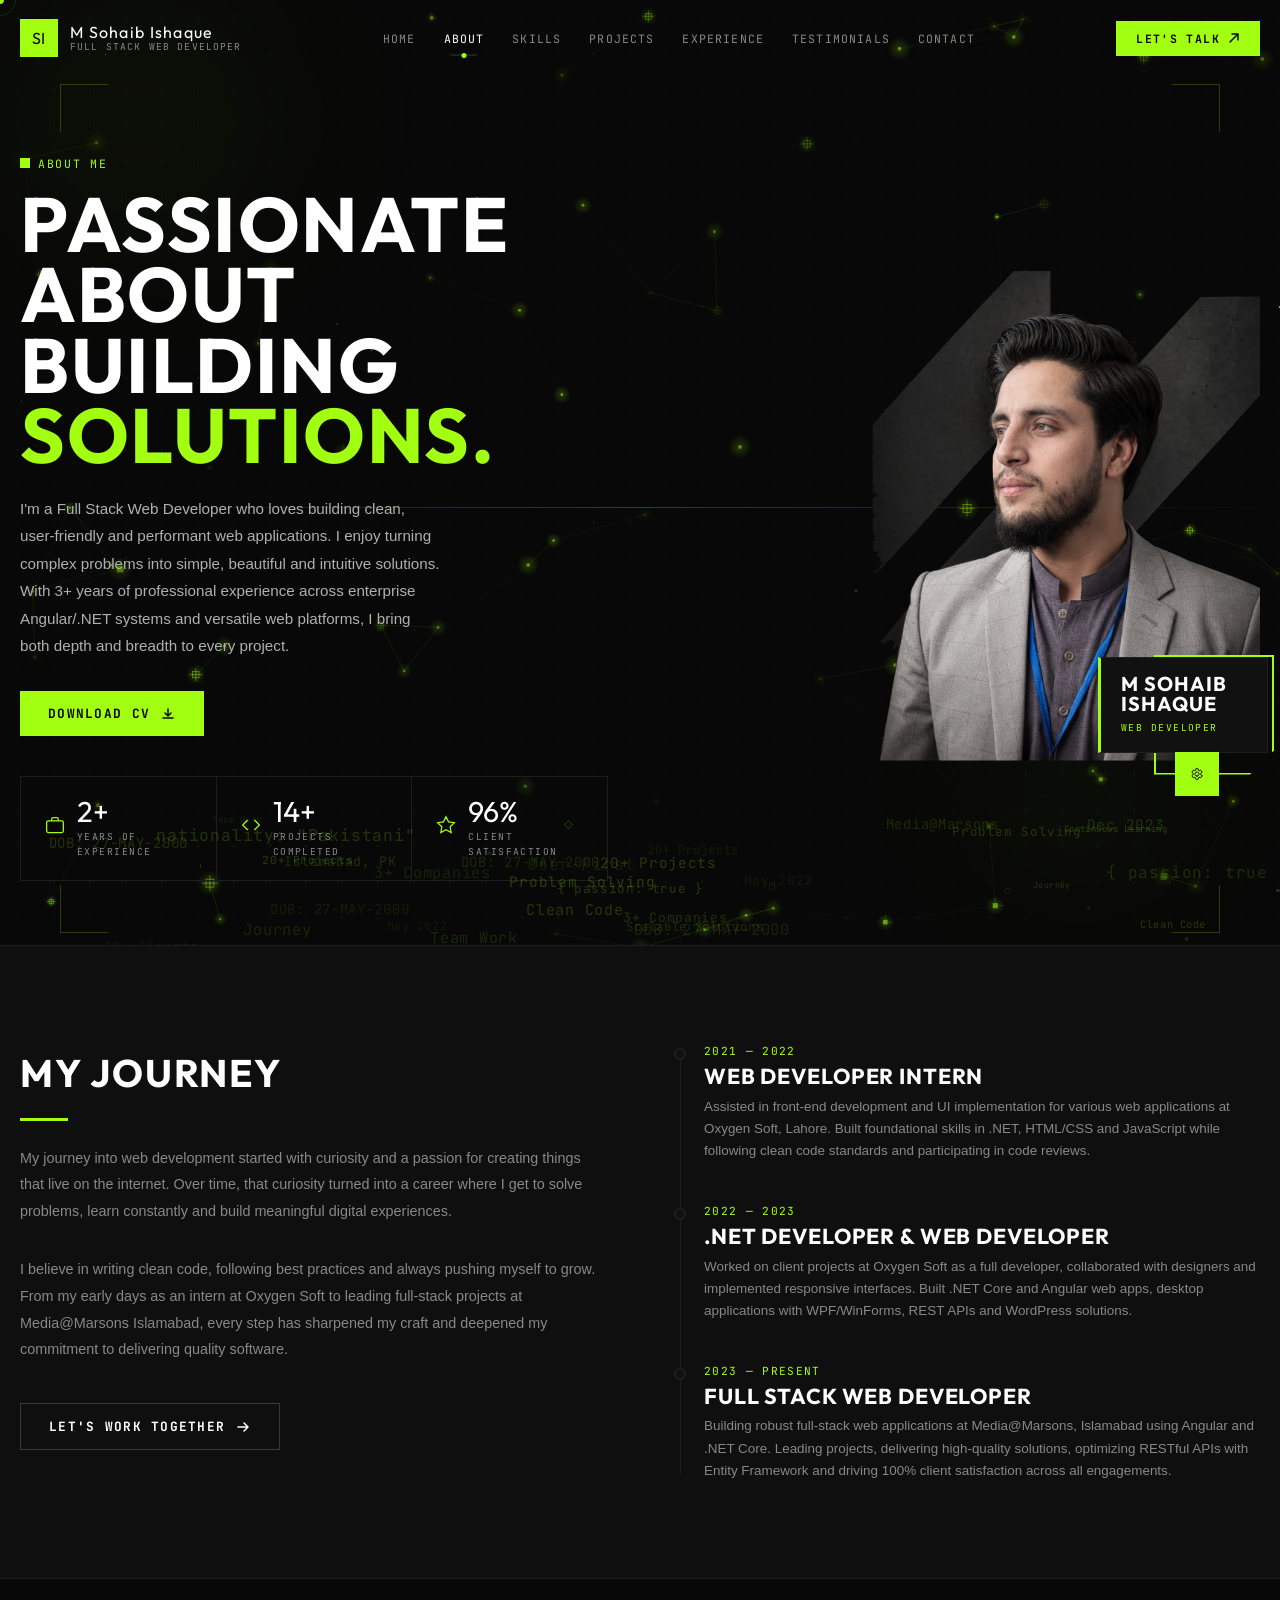
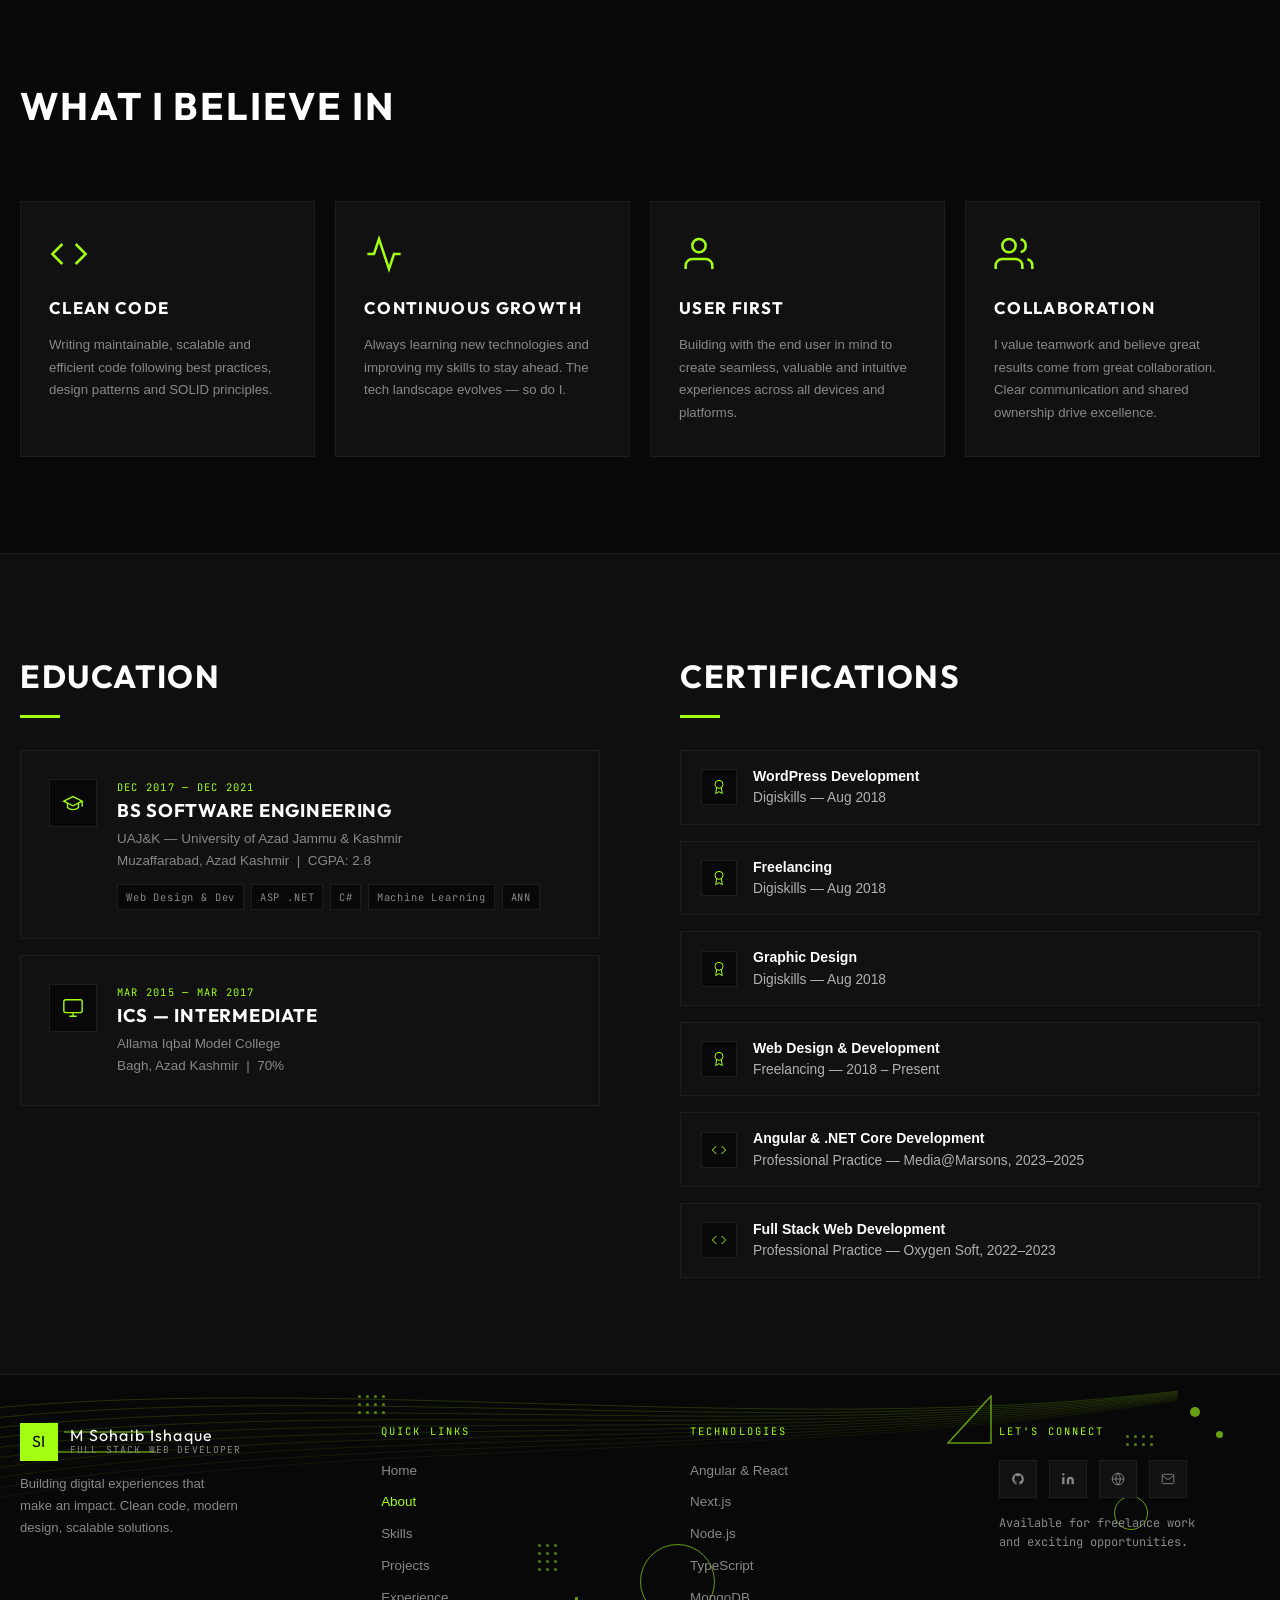
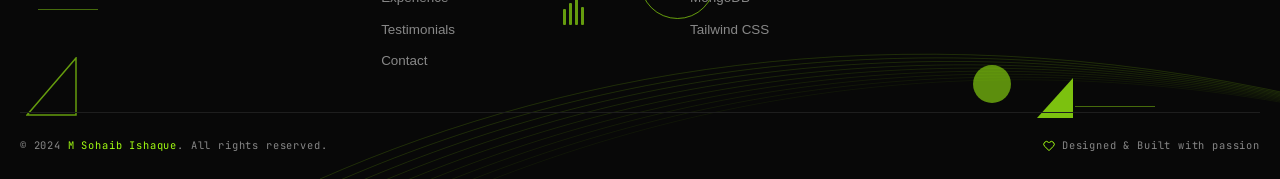
==== commit f0742232: "intial commit" ====
--- a/about.html
+++ b/about.html
@@ -10,7 +10,7 @@
   <link rel="preconnect" href="https://fonts.gstatic.com" crossorigin />
   <link href="https://fonts.googleapis.com/css2?family=Bebas+Neue&family=Barlow:wght@300;400;500;600;700&family=JetBrains+Mono:wght@400;700&display=swap" rel="stylesheet" />
 
-  <link rel="stylesheet" href="./css/styles.css" />
+  <link rel="stylesheet" href="./assets/css/styles.css" />
  <link rel="icon" type="image/svg+xml" href="data:image/svg+xml,%3Csvg xmlns='http://www.w3.org/2000/svg' viewBox='0 0 32 32'%3E%3Crect width='32' height='32' fill='%23A3FF12'/%3E%3Ctext x='50%25' y='50%25' dominant-baseline='central' text-anchor='middle' font-family='sans-serif' font-weight='900' font-size='14' fill='%23000'%3ESI%3C/text%3E%3C/svg%3E"
 />
 </head>
@@ -669,12 +669,12 @@
   </div>
 </footer>
 
-<script src="js/constants.js"></script>
-<script src="js/utils.js"></script>
-<script src="js/animations.js"></script>
-<script src="js/textures.js"></script>
-<script src="js/interactions.js"></script>
-<script src="js/main.js"></script>
+<script src="./assets/js/constants.js"></script>
+<script src="./assets/js/utils.js"></script>
+<script src="./assets/js/animations.js"></script>
+<script src="./assets/js/textures.js"></script>
+<script src="./assets/js/interactions.js"></script>
+<script src="./assets/js/main.js"></script>
 
 </body>
 </html>
--- a/assets/css/styles.css
+++ b/assets/css/styles.css
@@ -0,0 +1,5416 @@
+/* ===================================================
+   M SOHAIB ISHAQUE — PORTFOLIO STYLESHEET (REFACTORED)
+   Dark Minimalist | Neon Green Accents
+   FULLY THEMEABLE — All colors use CSS variables
+   =================================================== */
+
+@import url('https://fonts.googleapis.com/css2?family=Bebas+Neue&family=Barlow:wght@300;400;500;600;700&family=JetBrains+Mono:wght@400;700&display=swap');
+@import url('https://fonts.googleapis.com/css2?family=Merriweather+Sans:ital,wght@0,300..800;1,300..800&family=Outfit:wght@100..900&display=swap');
+
+/* ─── CSS Variables (COMPLETE THEME SYSTEM) ─── */
+:root {
+  /* ===== CORE COLORS ===== */
+  --bg:         #080808;
+  --bg-2:       #0f0f0f;
+  --bg-card:    #111111;
+  --bg-card-hover: #161616;
+  --border:     #1e1e1e;
+  --border-light: rgba(255, 255, 255, 0.08);
+  --border-accent: var(--accent-dim);
+  
+  --accent:     #A3FF12;
+  --accent-dim: rgba(163,255,18,0.12);
+  
+  --white:      #FFFFFF;
+  --white-dim: rgba(255, 255, 255, 0.9);
+  --gray:       #888888;
+  --gray-light: #b0b0b0;
+  --gray-muted: rgba(255, 255, 255, 0.6);
+  --gray-dim: rgba(255, 255, 255, 0.18);
+  --gray-dark: rgba(255, 255, 255, 0.04);
+  
+  /* ===== TYPOGRAPHY ===== */
+  --font-head:  "Outfit", sans-serif;
+  --font-body:  "Montserrat", sans-serif;
+  --font-mono:  'JetBrains Mono', monospace;
+  
+  /* ===== SPACING & LAYOUT ===== */
+  --max-w:      1240px;
+  --nav-h:      70px;
+  
+  /* ===== SHADOWS ===== */
+  --sh1: 0 1px 3px rgba(0, 0, 0, 0.06), 0 1px 2px var(--accent-dim);
+  --sh2: 0 4px 16px rgba(0, 0, 0, 0.08), 0 1px 4px var(--accent-dim);
+  --sh3: 0 12px 40px rgba(0, 0, 0, 0.14), 0 4px 12px var(--accent-dim);
+  --sh-dark: 0 20px 60px rgba(0, 0, 0, 0.5);
+  --sh-accent: 0 0 16px var(--accent-dim);
+  --sh-accent-sm: 0 0 14px  var(--accent-dim);
+  
+  /* ===== TRANSITIONS ===== */
+  --transition: 0.35s cubic-bezier(0.4, 0, 0.2, 1);
+  --transition-fast: 0.2s ease;
+  --transition-smooth: 0.4s cubic-bezier(0.4, 0, 0.2, 1);
+  --ease-bounce: cubic-bezier(0.34, 1.56, 0.64, 1);
+  
+  /* ===== CAROUSEL (Swiper) ===== */
+  --si-accent:      var(--accent);
+  --si-bg:          var(--bg);
+  --si-bg-card:     var(--bg-card);
+  --si-border:      var(--border);
+  --si-ease:        cubic-bezier(0.4, 0, 0.2, 1);
+  --si-transition:  0.35s var(--si-ease);
+  
+  /* ===== TICKER ===== */
+  --si-ticker-dur: 40s;
+}
+
+/* ===================================================
+   BASE & RESET
+   =================================================== */
+*, *::before, *::after { box-sizing: border-box; margin: 0; padding: 0; }
+html { scroll-behavior: smooth; font-size: 16px; }
+body {
+  background: var(--bg);
+  color: var(--white);
+  font-family: var(--font-body);
+  font-weight: 400;
+  line-height: 1.65;
+  overflow-x: hidden;
+}
+img { display: block; max-width: 100%; }
+a { color: inherit; text-decoration: none; }
+ul { list-style: none; }
+button { cursor: pointer; border: none; background: none; font-family: inherit; }
+input, textarea { font-family: inherit; }
+
+
+/* ─── Scrollbar ─── */
+::-webkit-scrollbar { width: 4px; }
+::-webkit-scrollbar-track { background: var(--bg); }
+::-webkit-scrollbar-thumb { background: var(--accent); border-radius: 2px; }
+
+/* ─── Selection ─── */
+::selection { background: var(--accent); color: var(--bg); }
+
+/* ─── Container ─── */
+.container {
+  width: min(var(--max-w), 100% - 2rem);
+  margin-inline: auto;
+}
+
+/* ─── Section Number ─── */
+.section-side {
+  position: absolute;
+  left: -3.5rem;
+  top: 0;
+  display: flex;
+  flex-direction: column;
+  align-items: center;
+  gap: 0.5rem;
+  pointer-events: none;
+}
+.section-side span {
+  font-family: var(--font-mono);
+  font-size: 0.65rem;
+  color: var(--gray);
+  writing-mode: vertical-rl;
+  letter-spacing: 0.15em;
+  text-transform: uppercase;
+}
+.section-num {
+  font-family: var(--font-head);
+  font-size: 3.5rem;
+  color: var(--border);
+  line-height: 1;
+  display: block;
+}
+
+/* ─── Section Wrapper ─── */
+.section-wrap {
+  position: relative;
+}
+
+/* ─── Scroll Reveal ─── */
+.reveal {
+  opacity: 0;
+  transform: translateY(40px);
+  transition: opacity 0.7s ease, transform 0.7s ease;
+}
+.reveal.visible {
+  opacity: 1;
+  transform: translateY(0);
+}
+.reveal-left {
+  opacity: 0;
+  transform: translateX(-40px);
+  transition: opacity 0.7s ease, transform 0.7s ease;
+}
+.reveal-left.visible {
+  opacity: 1;
+  transform: translateX(0);
+}
+.reveal-right {
+  opacity: 0;
+  transform: translateX(40px);
+  transition: opacity 0.7s ease, transform 0.7s ease;
+}
+.reveal-right.visible {
+  opacity: 1;
+  transform: translateX(0);
+}
+
+/* ─── Accent Tag ─── */
+.accent-tag {
+  display: inline-flex;
+  align-items: center;
+  gap: 0.5rem;
+  font-family: var(--font-mono);
+  font-size: 0.72rem;
+  color: var(--accent);
+  letter-spacing: 0.15em;
+  text-transform: uppercase;
+  margin-bottom: 1rem;
+}
+.accent-tag::before {
+  content: '';
+  display: block;
+  width: 10px;
+  height: 10px;
+  background: var(--accent);
+}
+
+/* ─── Buttons ─── */
+.btn {
+  display: inline-flex;
+  align-items: center;
+  gap: 0.6rem;
+  padding: 0.75rem 1.75rem;
+  font-family: var(--font-mono);
+  font-size: 0.8rem;
+  font-weight: 700;
+  letter-spacing: 0.1em;
+  text-transform: uppercase;
+  transition: var(--transition);
+  position: relative;
+  overflow: hidden;
+}
+.btn::before {
+  content: '';
+  position: absolute;
+  inset: 0;
+  transform: scaleX(0);
+  transform-origin: left;
+  transition: transform var(--transition);
+}
+.btn:hover::before { transform: scaleX(1); }
+
+.btn-primary {
+  background: var(--accent);
+  color: var(--bg);
+}
+.btn-primary::before { background: var(--gray-dark); }
+.btn-primary:hover { transform: translateY(-2px); box-shadow: 0 8px 24px var(--accent-dim); }
+
+.btn-outline {
+  border: 1px solid var(--gray-dim);
+  color: var(--white);
+}
+.btn-outline::before { background: var(--gray-dark); }
+.btn-outline:hover { border-color: var(--accent); color: var(--accent); transform: translateY(-2px); }
+
+.btn svg { flex-shrink: 0; transition: transform var(--transition); }
+.btn:hover svg { transform: translateX(3px); }
+
+/* ─── PRELOADER ─── */
+#preloader {
+  position: fixed;
+  inset: 0;
+  background: var(--bg);
+  z-index: 9999;
+  display: flex;
+  flex-direction: column;
+  align-items: center;
+  justify-content: center;
+  gap: 1.5rem;
+  transition: opacity 0.6s ease, visibility 0.6s ease;
+}
+#preloader.hidden { opacity: 0; visibility: hidden; }
+.preloader-logo {
+  font-family: var(--font-head);
+  font-size: 4rem;
+  color: var(--accent);
+  letter-spacing: 0.1em;
+  animation: pulse 1.2s ease-in-out infinite;
+}
+.preloader-bar {
+  width: 200px;
+  height: 2px;
+  background: var(--border);
+  position: relative;
+  overflow: hidden;
+}
+.preloader-bar::after {
+  content: '';
+  position: absolute;
+  left: -100%;
+  top: 0;
+  width: 100%;
+  height: 100%;
+  background: var(--accent);
+  animation: load 1.4s ease forwards;
+}
+@keyframes load {
+  to { left: 0; }
+}
+@keyframes pulse {
+  0%, 100% { opacity: 1; }
+  50% { opacity: 0.4; }
+}
+
+/* ─── NAVBAR ─── */
+.navbar {
+  position: fixed;
+  top: 0;
+  left: 0;
+  right: 0;
+  height: var(--nav-h);
+  z-index: 1000;
+  transition: background var(--transition), box-shadow var(--transition);
+}
+.navbar.scrolled {
+  background: var(--si-bg);
+  backdrop-filter: blur(16px);
+  box-shadow: 0 1px 0 var(--border);
+}
+.nav-inner {
+  display: flex;
+  align-items: center;
+  justify-content: space-between;
+  height: 100%;
+  padding: 1.2rem 0;
+}
+.nav-logo {
+  display: flex;
+  align-items: center;
+  gap: 0.75rem;
+}
+.logo-box {
+  width: 38px;
+  height: 38px;
+  background: var(--accent);
+  display: flex;
+  align-items: center;
+  justify-content: center;
+  font-family: var(--font-head);
+  font-size: 1rem;
+  color: var(--bg);
+  letter-spacing: 0.05em;
+  flex-shrink: 0;
+}
+.logo-text {
+  display: flex;
+  flex-direction: column;
+  line-height: 1.1;
+}
+.logo-name {
+  font-family: var(--font-head);
+  font-size: 1rem;
+  letter-spacing: 0.08em;
+  color: var(--white);
+}
+.logo-role {
+  font-family: var(--font-mono);
+  font-size: 0.6rem;
+  color: var(--gray);
+  letter-spacing: 0.12em;
+  text-transform: uppercase;
+}
+.nav-menu {
+  display: flex;
+  align-items: center;
+  gap: 0.25rem;
+}
+.nav-link {
+  font-family: var(--font-mono);
+  font-size: 0.72rem;
+  color: var(--gray);
+  letter-spacing: 0.1em;
+  text-transform: uppercase;
+  padding: 0.4rem 0.75rem;
+  transition: color var(--transition);
+  position: relative;
+}
+.nav-link::after {
+  content: '';
+  position: absolute;
+  bottom: -2px;
+  left: 50%;
+  transform: translateX(-50%) scaleX(0);
+  width: 40%;
+  height: 2px;
+  background: var(--accent-dim);
+  transition: transform var(--transition);
+}
+.nav-link:hover, .nav-link.active { color: var(--white); }
+.nav-link:hover::after, .nav-link.active::after { transform: translateX(-50%) scaleX(1); }
+
+.nav-link.active::before{
+  content: '';
+  position: absolute;
+  bottom: -4px;
+  left: 50%;
+  transform: translateX(-50%) ;
+  width: 5px;
+  height: 5px;
+  background: var(--accent);
+  border-radius: 50%;
+  transition: transform var(--transition);
+
+}
+.nav-right-btns{
+  display: flex;
+  align-items: center;
+  gap: 10px;
+}
+
+.nav-cta {
+  display: flex;
+  align-items: center;
+  gap: 0.5rem;
+  background: var(--accent);
+  color: var(--bg);
+  padding: 0.5rem 1.25rem;
+  font-family: var(--font-mono);
+  font-size: 0.72rem;
+  font-weight: 700;
+  letter-spacing: 0.12em;
+  text-transform: uppercase;
+  transition: var(--transition);
+}
+.nav-cta:hover { background: var(--white); transform: translateY(-1px); }
+
+
+
+.hamburger {
+  display: none;
+  flex-direction: column;
+  gap: 5px;
+  width: 28px;
+  padding: 4px 0;
+}
+.hamburger span {
+  display: block;
+  height: 2px;
+  background: var(--white);
+  transition: var(--transition);
+  transform-origin: left;
+}
+.hamburger.open span:nth-child(1) { transform: rotate(45deg) translateY(-1px); }
+.hamburger.open span:nth-child(2) { opacity: 0; transform: scaleX(0); }
+.hamburger.open span:nth-child(3) { transform: rotate(-45deg) translateY(1px); }
+
+/* ─── HERO (index) ─── */
+#home {
+  min-height: 100vh;
+  padding-top: var(--nav-h);
+  display: flex;
+  align-items: center;
+  position: relative;
+  overflow: hidden;
+}
+.hero-grid-bg {
+  position: absolute;
+  inset: 0;
+  pointer-events: none;
+}
+.hero-glow {
+  position: absolute;
+  background: radial-gradient(circle, var(--accent-dim) 0%, transparent 70%);
+  top: -100px;
+  right: 0;
+  pointer-events: none;
+}
+.hero-inner {
+  display: grid;
+  grid-template-columns: 1fr 1fr;
+  align-items: center;
+  gap: 4rem;
+  padding: 5rem 0;
+  position: relative;
+  z-index: 1;
+}
+.hero-label {
+  font-family: var(--font-mono);
+  font-size: 0.72rem;
+  color: var(--accent);
+  letter-spacing: 0.2em;
+  text-transform: uppercase;
+  margin-bottom: 1.25rem;
+  display: flex;
+  align-items: center;
+  gap: 0.75rem;
+}
+.hero-label::before {
+  content: '';
+  display: inline-block;
+  width: 10px;
+  height: 10px;
+  background: var(--accent);
+  animation: blink 2s ease-in-out infinite;
+}
+@keyframes blink {
+  0%, 100% { opacity: 1; }
+  50% { opacity: 0.2; }
+}
+.hero-headline {
+  font-family: var(--font-head);
+  font-size: clamp(4rem, 6vw, 7rem);
+  line-height: 0.92;
+  letter-spacing: 0.02em;
+  text-transform: uppercase;
+  margin-bottom: 1.5rem;
+}
+.hero-headline .line-accent { color: var(--accent); display: block; }
+.hero-headline .line-white { color: var(--white); display: block; }
+
+.hero-sub {
+  color: var(--gray-light);
+  font-size: 1rem;
+  max-width: 440px;
+  margin-bottom: 2.25rem;
+  line-height: 1.75;
+}
+.hero-btns {
+  display: flex;
+  gap: 1rem;
+  flex-wrap: wrap;
+  margin-bottom: 3rem;
+}
+.hero-tech {
+  border-top: 1px solid var(--border);
+  padding-top: 1.5rem;
+}
+.hero-tech-label {
+  font-family: var(--font-mono);
+  font-size: 0.65rem;
+  color: var(--gray);
+  letter-spacing: 0.15em;
+  text-transform: uppercase;
+  margin-bottom: 1rem;
+}
+.tech-pills {
+  display: flex;
+  flex-wrap: wrap;
+  gap: 0.6rem;
+}
+.tech-pill {
+  display: flex;
+  align-items: center;
+  gap: 0.4rem;
+  background: var(--bg-card);
+  border: 1px solid var(--border);
+  padding: 0.3rem 0.75rem;
+  font-family: var(--font-mono);
+  font-size: 0.7rem;
+  color: var(--gray-light);
+  transition: var(--transition);
+}
+.tech-pill:hover {
+  border-color: var(--accent);
+  color: var(--accent);
+  transform: translateY(-2px);
+}
+.tech-pill-dot {
+  width: 6px;
+  height: 6px;
+  background: var(--accent);
+  border-radius: 50%;
+}
+
+/* Hero Image Side */
+.hero-visual {
+  position: relative;
+  display: flex;
+  justify-content: end;
+}
+.hero-img-wrap {
+  position: relative;
+  width: 420px;
+  height: 520px;
+}
+
+.hero-img-accent {
+  position: absolute;
+  bottom: -16px;
+  right: -16px;
+  width: 140px;
+  height: 140px;
+  border: 2px solid var(--accent);
+  clip-path: polygon(0 0, 100% 0, 100% 85%, 85% 100%, 0 100%);
+  pointer-events: none;
+  animation: float 4s ease-in-out infinite;
+}
+@keyframes float {
+  0%, 100% { transform: translateY(0); }
+  50% { transform: translateY(-8px); }
+}
+.hero-img {
+  position: absolute;
+  inset: 0;
+  width: 100%;
+  height: 100%;
+  object-fit: cover;
+  object-position: top center;
+  clip-path: polygon(0 0, 100% 0, 100% 85%, 85% 100%, 0 100%);
+  filter: grayscale(20%);
+  transition: filter var(--transition);
+}
+.hero-img:hover { filter: grayscale(0%); }
+
+.hero-name-card {
+  position: absolute;
+  bottom: 15px;
+  right: -10px;
+  background: var(--bg-card);
+  border: 1px solid var(--border);
+  border-left: 3px solid var(--accent);
+  padding: 1rem 1.25rem;
+  min-width: 180px;
+  z-index: 2;
+}
+.hero-name-card h3 {
+  font-family: var(--font-head);
+  font-size: 1.3rem;
+  letter-spacing: 0.05em;
+  line-height: 1;
+  text-transform: uppercase;
+}
+.hero-name-card p {
+  font-family: var(--font-mono);
+  font-size: 0.65rem;
+  color: var(--accent);
+  letter-spacing: 0.15em;
+  text-transform: uppercase;
+  margin-top: 0.35rem;
+}
+
+/* Geometric decorations */
+.geo-tri {
+  position: absolute;
+  width: 0;
+  height: 0;
+  pointer-events: none;
+}
+.geo-tri-1 {
+  top: 30px;
+  right: -20px;
+  border-left: 40px solid transparent;
+  border-right: 40px solid transparent;
+  border-bottom: 70px solid var(--accent-dim);
+}
+.geo-tri-2 {
+  bottom: 80px;
+  left: -30px;
+  border-left: 25px solid transparent;
+  border-right: 25px solid transparent;
+  border-top: 44px solid var(--accent-dim);
+}
+
+/* ─── METRICS ─── */
+#metrics {
+  padding: 0;
+  border-top: 1px solid var(--border);
+  border-bottom: 1px solid var(--border);
+  background: var(--bg-2);
+}
+.metrics-grid {
+  display: grid;
+  grid-template-columns: repeat(4, 1fr);
+}
+.metric-item {
+  padding: 2.5rem 2rem;
+  display: flex;
+  align-items: center;
+  gap: 1.25rem;
+  border-right: 1px solid var(--border);
+  transition: background var(--transition);
+}
+.metric-item:last-child { border-right: none; }
+.metric-item:hover { background: var(--accent-dim); }
+.metric-icon {
+  width: 44px;
+  height: 44px;
+  border: 1px solid var(--border);
+  display: flex;
+  align-items: center;
+  justify-content: center;
+  color: var(--accent);
+  flex-shrink: 0;
+  transition: var(--transition);
+}
+.metric-item:hover .metric-icon {
+  background: var(--accent);
+  color: var(--bg);
+  border-color: var(--accent);
+}
+.metric-num {
+  font-family: var(--font-head);
+  font-size: 2.5rem;
+  color: var(--white);
+  letter-spacing: 0.02em;
+  line-height: 1;
+}
+.metric-num span { color: var(--accent); }
+.metric-label {
+  font-family: var(--font-mono);
+  font-size: 0.65rem;
+  color: var(--gray);
+  letter-spacing: 0.15em;
+  text-transform: uppercase;
+  margin-top: 0.2rem;
+}
+
+/* ─── ABOUT ─── */
+#about {
+  padding: 7rem 0;
+}
+.about-grid {
+  display: grid;
+  grid-template-columns: 1fr 1fr;
+  gap: 5rem;
+  align-items: start;
+}
+.about-heading {
+  font-family: var(--font-head);
+  font-size: clamp(2.5rem, 5vw, 4rem);
+  line-height: 0.95;
+  text-transform: uppercase;
+  letter-spacing: 0.02em;
+  margin-bottom: 1.5rem;
+}
+.about-heading strong { color: var(--accent); display: block; }
+.about-body {
+  color: var(--gray-light);
+  margin-bottom: 2rem;
+  font-size: 0.95rem;
+  line-height: 1.8;
+}
+.about-values {
+  display: grid;
+  grid-template-columns: 1fr 1fr;
+  gap: 1rem;
+}
+.value-card {
+  background: var(--bg-card);
+  border: 1px solid var(--border);
+  padding: 1.5rem;
+  transition: var(--transition);
+  position: relative;
+  overflow: hidden;
+}
+.value-card::before {
+  content: '';
+  position: absolute;
+  bottom: 0;
+  left: 0;
+  right: 0;
+  height: 2px;
+  background: var(--accent);
+  transform: scaleX(0);
+  transform-origin: left;
+  transition: transform var(--transition);
+}
+.value-card:hover { border-color: var(--accent-dim); transform: translateY(-4px); }
+.value-card:hover::before { transform: scaleX(1); }
+.value-icon {
+  width: 36px;
+  height: 36px;
+  color: var(--accent);
+  margin-bottom: 1rem;
+}
+.value-title {
+  font-family: var(--font-head);
+  font-size: 1.1rem;
+  letter-spacing: 0.05em;
+  text-transform: uppercase;
+  margin-bottom: 0.5rem;
+}
+.value-desc {
+  font-size: 0.82rem;
+  color: var(--gray);
+  line-height: 1.6;
+}
+
+/* ─── SKILLS (index) ─── */
+#skills {
+  padding: 7rem 0;
+  background: var(--bg-2);
+}
+.section-header {
+  display: flex;
+  align-items: flex-end;
+  justify-content: space-between;
+  margin-bottom: 3rem;
+  gap: 2rem;
+  flex-wrap: wrap;
+}
+.section-label {
+  font-family: var(--font-mono);
+  font-size: 0.7rem;
+  color: var(--accent);
+  letter-spacing: 0.2em;
+  text-transform: uppercase;
+  margin-bottom: 0.5rem;
+}
+.section-title {
+  font-family: var(--font-head);
+  font-size: clamp(2rem, 4vw, 3.5rem);
+  text-transform: uppercase;
+  letter-spacing: 0.03em;
+  line-height: 0.95;
+}
+.section-desc {
+  color: var(--gray);
+  font-size: 0.88rem;
+  max-width: 320px;
+  text-align: right;
+  line-height: 1.7;
+}
+
+.skills-grid {
+  display: grid;
+  grid-template-columns: repeat(4, 1fr);
+  gap: 1px;
+  background: var(--border);
+}
+.skill-category {
+  background: var(--bg-card);
+  padding: 2rem;
+  transition: background var(--transition);
+}
+.skill-category:hover { background: var(--bg-card-hover); }
+.skill-cat-header {
+  display: flex;
+  align-items: center;
+  gap: 0.75rem;
+  margin-bottom: 1.5rem;
+  padding-bottom: 1rem;
+  border-bottom: 1px solid var(--border);
+}
+.skill-cat-icon {
+  font-family: var(--font-mono);
+  font-size: 0.72rem;
+  color: var(--accent);
+}
+.skill-cat-name {
+  font-family: var(--font-head);
+  font-size: 1rem;
+  letter-spacing: 0.08em;
+  text-transform: uppercase;
+  color: var(--white);
+}
+.skill-list {
+  display: flex;
+  flex-direction: column;
+  gap: 0.6rem;
+}
+.skill-item {
+  display: flex;
+  align-items: center;
+  gap: 0.6rem;
+  font-size: 0.85rem;
+  color: var(--gray-light);
+  transition: color var(--transition);
+}
+.skill-item::before {
+  content: '';
+  flex-shrink: 0;
+  width: 4px;
+  height: 4px;
+  background: var(--gray);
+  transition: background var(--transition);
+}
+.skill-category:hover .skill-item { color: var(--white); }
+.skill-category:hover .skill-item::before { background: var(--accent); }
+.skill-cat-bar {
+  margin-top: 1.5rem;
+  height: 2px;
+  background: var(--border);
+  position: relative;
+  overflow: hidden;
+}
+.skill-cat-bar-fill {
+  position: absolute;
+  left: 0;
+  top: 0;
+  height: 100%;
+  background: var(--accent);
+  width: 0;
+  transition: width 1.2s ease;
+}
+
+/* ─── PROJECTS (index) ─── */
+#projects {
+  padding: 7rem 0;
+}
+.projects-grid {
+  display: grid;
+  grid-template-columns: repeat(3, 1fr);
+  gap: 1rem;
+  margin-top: 3rem;
+}
+.project-card {
+  background: var(--bg-card);
+  border: 1px solid var(--border);
+  overflow: hidden;
+  transition: var(--transition);
+  position: relative;
+  cursor: pointer;
+}
+.project-card:hover { border-color: var(--accent-dim); transform: translateY(-6px); box-shadow: var(--sh-dark); }
+.project-thumb {
+  width: 100%;
+  height: 220px;
+  background: linear-gradient(135deg, #111 0%, #1a1a1a 100%);
+  position: relative;
+  overflow: hidden;
+  display: flex;
+  align-items: center;
+  justify-content: center;
+}
+.project-num-badge {
+  position: absolute;
+  top: 1rem;
+  left: 1rem;
+  font-family: var(--font-mono);
+  font-size: 0.7rem;
+  color: var(--accent);
+  background: rgba(0,0,0,0.7);
+  padding: 0.2rem 0.5rem;
+  letter-spacing: 0.1em;
+}
+.project-overlay {
+  position: absolute;
+  inset: 0;
+  background: var(--accent-dim);
+  opacity: 0;
+  transition: opacity var(--transition);
+  display: flex;
+  align-items: center;
+  justify-content: center;
+}
+.project-card:hover .project-overlay { opacity: 1; }
+.project-overlay-icon {
+  width: 48px;
+  height: 48px;
+  background: var(--accent);
+  display: flex;
+  align-items: center;
+  justify-content: center;
+  color: var(--bg);
+  transform: scale(0);
+  transition: transform 0.3s var(--ease-bounce);
+}
+.project-card:hover .project-overlay-icon { transform: scale(1); }
+
+.project-body {
+  padding: 1.5rem;
+}
+.project-category {
+  font-family: var(--font-mono);
+  font-size: 0.65rem;
+  color: var(--accent);
+  letter-spacing: 0.15em;
+  text-transform: uppercase;
+  margin-bottom: 0.5rem;
+}
+.project-name {
+  font-family: var(--font-head);
+  font-size: 1.4rem;
+  letter-spacing: 0.03em;
+  text-transform: uppercase;
+  margin-bottom: 0.5rem;
+}
+.project-desc {
+  font-size: 0.84rem;
+  color: var(--gray);
+  line-height: 1.7;
+  margin-bottom: 1rem;
+}
+.project-tags {
+  display: flex;
+  flex-wrap: wrap;
+  gap: 0.4rem;
+}
+.project-tag {
+  font-family: var(--font-mono);
+  font-size: 0.65rem;
+  color: var(--gray);
+  background: var(--bg);
+  border: 1px solid var(--border);
+  padding: 0.2rem 0.5rem;
+  letter-spacing: 0.08em;
+  transition: var(--transition);
+}
+.project-card:hover .project-tag { border-color: var(--accent-dim); }
+
+/* ─── EXPERIENCE (index) ─── */
+#experience {
+  padding: 7rem 0;
+  background: var(--bg-2);
+}
+.timeline {
+  margin-top: 3rem;
+  position: relative;
+}
+.timeline::before {
+  content: '';
+  position: absolute;
+  left: 0;
+  top: 0;
+  bottom: 0;
+  width: 1px;
+  background: var(--border);
+}
+.timeline-item {
+  display: grid;
+  grid-template-columns: 200px 1fr;
+  gap: 3rem;
+  padding: 0 0 3rem 2rem;
+  position: relative;
+}
+.timeline-item::before {
+  content: '';
+  position: absolute;
+  left: -4px;
+  top: 6px;
+  width: 8px;
+  height: 8px;
+  background: var(--bg-2);
+  border: 2px solid var(--border);
+  border-radius: 50%;
+  transition: var(--transition);
+}
+.timeline-item:hover::before {
+  background: var(--accent);
+  border-color: var(--accent);
+  box-shadow: 0 0 0 4px  var(--accent-dim);
+}
+.timeline-date {
+  font-family: var(--font-mono);
+  font-size: 0.72rem;
+  color: var(--accent);
+  letter-spacing: 0.1em;
+  text-transform: uppercase;
+  padding-top: 0.1rem;
+}
+.timeline-company {
+  display: inline-flex;
+  align-items: center;
+  gap: 0.4rem;
+  font-family: var(--font-mono);
+  font-size: 0.7rem;
+  color: var(--gray);
+  letter-spacing: 0.1em;
+  text-transform: uppercase;
+  margin-top: 0.4rem;
+}
+.timeline-company .dot { color: var(--accent); }
+.timeline-role {
+  font-family: var(--font-head);
+  font-size: 1.6rem;
+  letter-spacing: 0.03em;
+  text-transform: uppercase;
+  margin-bottom: 0.75rem;
+  line-height: 1;
+}
+.timeline-type {
+  display: inline-block;
+  font-family: var(--font-mono);
+  font-size: 0.65rem;
+  color: var(--accent);
+  border: 1px solid var(--accent-dim);
+  padding: 0.15rem 0.5rem;
+  letter-spacing: 0.1em;
+  text-transform: uppercase;
+  margin-bottom: 1rem;
+}
+.timeline-points {
+  display: flex;
+  flex-direction: column;
+  gap: 0.5rem;
+}
+.timeline-point {
+  display: flex;
+  gap: 0.75rem;
+  font-size: 0.84rem;
+  color: var(--gray);
+  line-height: 1.6;
+}
+.timeline-point::before {
+  content: '—';
+  color: var(--accent);
+  flex-shrink: 0;
+}
+
+/* ─── TESTIMONIALS (index) ─── */
+#testimonials {
+  padding: 7rem 0;
+}
+.testimonials-grid {
+  display: grid;
+  grid-template-columns: repeat(3, 1fr);
+  gap: 1.5rem;
+  margin-top: 3rem;
+}
+.testimonial-card {
+  background: var(--bg-card);
+  border: 1px solid var(--border);
+  padding: 2rem;
+  position: relative;
+  overflow: hidden;
+  transition: var(--transition);
+}
+.testimonial-card::before {
+  content: '"';
+  position: absolute;
+  top: -0.5rem;
+  left: 1.5rem;
+  font-family: Georgia, serif;
+  font-size: 5rem;
+  color: var(--accent);
+  opacity: 0.2;
+  line-height: 1;
+  transition: opacity var(--transition);
+}
+.testimonial-card:hover { border-color: var(--accent-dim); transform: translateY(-4px); }
+.testimonial-card:hover::before { opacity: 0.5; }
+.testimonial-text {
+  font-size: 0.88rem;
+  color: var(--gray-light);
+  line-height: 1.75;
+  margin-bottom: 1.5rem;
+  margin-top: 1rem;
+}
+.testimonial-author {
+  display: flex;
+  align-items: center;
+  gap: 0.875rem;
+  border-top: 1px solid var(--border);
+  padding-top: 1rem;
+}
+.author-avatar {
+  width: 40px;
+  height: 40px;
+  background: var(--bg);
+  border: 1px solid var(--border);
+  display: flex;
+  align-items: center;
+  justify-content: center;
+  font-family: var(--font-head);
+  font-size: 1rem;
+  color: var(--accent);
+  flex-shrink: 0;
+}
+.author-name {
+  font-family: var(--font-head);
+  font-size: 1rem;
+  letter-spacing: 0.05em;
+  text-transform: uppercase;
+  margin-bottom: 0.1rem;
+}
+.author-role {
+  font-family: var(--font-mono);
+  font-size: 0.65rem;
+  color: var(--gray);
+  letter-spacing: 0.1em;
+  text-transform: uppercase;
+}
+
+/* ─── CONTACT (index) ─── */
+#contact {
+  padding: 7rem 0;
+  background: var(--bg-2);
+}
+.contact-grid {
+  display: grid;
+  grid-template-columns: 1fr 1.5fr;
+  gap: 5rem;
+  align-items: start;
+  margin-top: 3rem;
+}
+.contact-heading {
+  font-family: var(--font-head);
+  font-size: clamp(2rem, 4vw, 3.5rem);
+  text-transform: uppercase;
+  letter-spacing: 0.02em;
+  line-height: 0.95;
+  margin-bottom: 1rem;
+}
+.contact-heading em { color: var(--accent); font-style: normal; display: block; }
+.contact-sub {
+  color: var(--gray);
+  font-size: 0.88rem;
+  line-height: 1.75;
+  margin-bottom: 2.5rem;
+}
+.contact-details {
+  display: flex;
+  flex-direction: column;
+  gap: 1.25rem;
+  margin-bottom: 2.5rem;
+}
+.contact-detail {
+  display: flex;
+  align-items: center;
+  gap: 1rem;
+}
+.contact-detail-icon {
+  width: 36px;
+  height: 36px;
+  background: var(--bg-card);
+  border: 1px solid var(--border);
+  display: flex;
+  align-items: center;
+  justify-content: center;
+  color: var(--accent);
+  flex-shrink: 0;
+}
+.contact-detail-text a,
+.contact-detail-text span {
+  font-size: 0.88rem;
+  color: var(--gray-light);
+  transition: color var(--transition);
+}
+.contact-detail:hover .contact-detail-text a { color: var(--accent); }
+.social-links {
+  display: flex;
+  gap: 0.75rem;
+}
+.social-link {
+  width: 38px;
+  height: 38px;
+  background: var(--bg-card);
+  border: 1px solid var(--border);
+  display: flex;
+  align-items: center;
+  justify-content: center;
+  color: var(--gray);
+  transition: var(--transition);
+}
+.social-link:hover {
+  background: var(--accent);
+  border-color: var(--accent);
+  color: var(--bg);
+  transform: translateY(-3px);
+}
+
+/* Form */
+.contact-form {
+  display: flex;
+  flex-direction: column;
+  gap: 1rem;
+}
+.form-row {
+  display: grid;
+  grid-template-columns: 1fr 1fr;
+  gap: 1rem;
+}
+.form-group {
+  display: flex;
+  flex-direction: column;
+  gap: 0.4rem;
+}
+.form-label {
+  font-family: var(--font-mono);
+  font-size: 0.65rem;
+  color: var(--gray);
+  letter-spacing: 0.15em;
+  text-transform: uppercase;
+}
+.form-input, .form-textarea {
+  background: var(--bg-card);
+  border: 1px solid var(--border);
+  color: var(--white);
+  padding: 0.875rem 1rem;
+  font-size: 0.88rem;
+  outline: none;
+  transition: border-color var(--transition);
+  width: 100%;
+  resize: none;
+}
+.form-input:focus, .form-textarea:focus {
+  border-color: var(--accent);
+}
+.form-input::placeholder, .form-textarea::placeholder { color: var(--gray); }
+.form-textarea { min-height: 140px; }
+.form-submit {
+  width: 100%;
+  justify-content: center;
+  padding: 1rem;
+  font-size: 0.82rem;
+}
+.form-success {
+  display: none;
+  align-items: center;
+  gap: 0.75rem;
+  background: var(--accent-dim);
+  border: 1px solid var(--accent-dim);
+  color: var(--accent);
+  padding: 0.875rem 1rem;
+  font-family: var(--font-mono);
+  font-size: 0.78rem;
+  letter-spacing: 0.05em;
+}
+.form-success.show { display: flex; }
+
+/* ─── FOOTER ─── */
+footer {
+  position: relative;
+  overflow: hidden;
+  border-top: 1px solid var(--border);
+  padding: 3rem 0 1.5rem;
+}
+.footer-top {
+  display: grid;
+  grid-template-columns: 1.2fr 1fr 1fr 1fr;
+  gap: 3rem;
+  margin-bottom: 2.5rem;
+}
+.footer-brand p {
+  font-size: 0.82rem;
+  color: var(--gray);
+  margin-top: 0.75rem;
+  line-height: 1.7;
+  max-width: 220px;
+}
+.footer-col-title {
+  font-family: var(--font-mono);
+  font-size: 0.65rem;
+  color: var(--accent);
+  letter-spacing: 0.2em;
+  text-transform: uppercase;
+  margin-bottom: 1.25rem;
+}
+.footer-links {
+  display: flex;
+  flex-direction: column;
+  gap: 0.6rem;
+}
+.footer-links a {
+  font-size: 0.84rem;
+  color: var(--gray);
+  transition: color var(--transition);
+}
+.footer-links a:hover { color: var(--white); padding-left: 4px; }
+.footer-bottom {
+  border-top: 1px solid var(--border);
+  padding-top: 1.5rem;
+  display: flex;
+  align-items: center;
+  justify-content: space-between;
+  gap: 1rem;
+  flex-wrap: wrap;
+}
+.footer-copy {
+  font-family: var(--font-mono);
+  font-size: 0.65rem;
+  color: var(--gray);
+  letter-spacing: 0.08em;
+}
+.footer-copy span { color: var(--accent); }
+.footer-social { display: flex; gap: 0.75rem; }
+
+/* ─── MOBILE NAV ─── */
+.mobile-menu {
+  position: fixed;
+  inset: 0;
+  background: rgba(8,8,8,0.97);
+  backdrop-filter: blur(20px);
+  z-index: 999;
+  display: flex;
+  flex-direction: column;
+  align-items: center;
+  justify-content: center;
+  gap: 1.5rem;
+  transform: translateX(100%);
+  transition: transform 0.4s var(--ease-bounce);
+}
+.mobile-menu.open { transform: translateX(0); }
+.mobile-nav-link {
+  font-family: var(--font-head);
+  font-size: 2.5rem;
+  letter-spacing: 0.08em;
+  text-transform: uppercase;
+  color: var(--gray);
+  transition: color var(--transition), transform var(--transition);
+  text-align: center;
+}
+.mobile-nav-link:hover { color: var(--accent); transform: translateX(8px); }
+
+/* ─── Cursor (Desktop) ─── */
+.cursor {
+  width: 8px;
+  height: 8px;
+  background: var(--accent);
+  border-radius: 50%;
+  position: fixed;
+  pointer-events: none;
+  z-index: 9999;
+  transform: translate(-50%, -50%);
+  transition: width 0.2s, height 0.2s, background 0.2s;
+  mix-blend-mode: difference;
+}
+.cursor-ring {
+  width: 32px;
+  height: 32px;
+  border: 1px solid var(--accent-dim);
+  border-radius: 50%;
+  position: fixed;
+  pointer-events: none;
+  z-index: 9998;
+  transform: translate(-50%, -50%);
+  transition: all 0.12s ease;
+}
+body:hover .cursor { opacity: 1; }
+
+/* ─── BACK TO TOP ─── */
+.back-top {
+  position: fixed;
+  bottom: 3.5rem;
+  right: 3.8rem;
+  width: 44px;
+  height: 44px;
+  background: var(--accent);
+  color: var(--bg);
+  display: flex;
+  align-items: center;
+  justify-content: center;
+  cursor: pointer;
+  transform: translateX(110px);
+  opacity: 0;
+  visibility: hidden;
+  transition: var(--transition);
+  z-index: 100;
+  border: none;
+}
+.back-top.show { opacity: 1; visibility: visible; transform: translateX(0); }
+.back-top:hover { background: var(--white); transform: translateY(-4px); }
+
+
+/* ─── Customization  ─── */
+.customize {
+  position: fixed;
+  bottom: 6.5rem;
+  right: 3.8rem;
+  width: 44px;
+  height: 44px;
+  background: var(--accent);
+  color: var(--bg);
+  display: flex;
+  align-items: center;
+  justify-content: center;
+  cursor: pointer;
+  transition: var(--transition);
+  z-index: 100;
+  border: none;
+}
+.customize.show { opacity: 1; visibility: visible; }
+.customize:hover { background: var(--white); transform: translateY(-4px); }
+
+/* ─── Customize Panel (Dropdown) ─────────────────────────────── */
+
+/*
+ * The panel is a fixed sibling of .customize button.
+ * It slides in from the right above the button.
+ * All class names are prefixed with "cp-" to avoid any
+ * collision with existing project classes.
+ */
+
+.customize-panel {
+  position: fixed;
+  bottom: 6.5rem;        
+  right: 6.8rem;             
+  width: max-content;
+  background: var(--bg-card);
+  backdrop-filter: blur(22px);
+  -webkit-backdrop-filter: blur(22px);
+  border: 1px solid var(--border);
+  padding: 18px;
+  z-index: 999999999;              
+  pointer-events: none;
+  opacity: 0;
+  transform: translateX(12px) scale(0.97);
+  transform-origin: bottom right;
+  transition: opacity 0.25s var(--ease-bounce),
+              transform 0.25s var(--ease-bounce);
+  overflow: hidden;
+  box-shadow: var(--sh3);
+}
+
+.customize-panel.open {
+  opacity: 1;
+  pointer-events: all;
+  transform: translateX(0) scale(1);
+}
+
+/* Accent bar at top */
+.cp-accent-bar {
+  position: absolute;
+  top: 0;
+  left: 50%;
+  transform: translateX(-50%);
+  width: 52px;
+  height: 3px;
+  background: linear-gradient(90deg, transparent, var(--accent), transparent);
+}
+
+/* Light streak */
+.cp-streak {
+  position: absolute;
+  top: 0;
+  left: 22%;
+  width: 1px;
+  height: 130px;
+  background: linear-gradient(180deg, var(--accent), transparent);
+  pointer-events: none;
+}
+
+/* ─── Panel header ── */
+.cp-header {
+  display: flex;
+  align-items: center;
+  justify-content: space-between;
+  margin-bottom: 14px;
+}
+
+.cp-header-left {
+  display: flex;
+  align-items: center;
+  gap: 6px;
+  font-family: var(--font-head);
+  font-size: 0.8rem;
+  font-weight: 600;
+  letter-spacing: 0.08em;
+  text-transform: uppercase;
+  color: var(--white);
+}
+
+.cp-close {
+  width: 26px;
+  height: 26px;
+  border: 1px solid var(--border);
+  background: var(--accent-dim);
+  color: var(--white);
+  display: flex;
+  align-items: center;
+  justify-content: center;
+  cursor: pointer;
+  transition: border-color 0.2s, color 0.2s, background 0.2s;
+  padding: 0;
+  font-family: inherit;
+}
+
+.cp-close:hover {
+  border-color: var(--accent);
+  color: var(--white);
+  background: var(--bg-card)
+}
+
+/* ─── Typography ── */
+.cp-section-label {
+  font-size: 12px;
+  font-weight: 600;
+  color: var(--white);
+  margin-bottom: 2px;
+  display: flex;
+  align-items: center;
+  gap: 6px;
+}
+
+
+/* ─── Theme cards grid ── */
+.cp-theme-grid {
+  display: grid;
+  grid-template-columns: repeat(3, 1fr);
+  gap: 7px;
+  margin-bottom: 18px;
+}
+
+.cp-theme-card {
+  background: var(--gray-dark);
+  border: 1px solid var(--border);
+  padding: 12px 7px 10px;
+  display: flex;
+  flex-direction: column;
+  align-items: center;
+  gap: 5px;
+  cursor: pointer;
+  transition: background 0.2s, border-color 0.2s, box-shadow 0.2s;
+  user-select: none;
+  outline: none;
+}
+
+.cp-theme-card:hover {
+  background: var(--gray-dim);
+  border-color: var(--accent-dim);
+}
+
+.cp-theme-card.active {
+  background: var(--accent-dim);
+  border-color: var(--accent);
+  box-shadow: var(--sh-accent);
+}
+
+.cp-theme-card:focus-visible {
+  outline: 2px solid var(--accent);
+  outline-offset: 2px;
+}
+
+.cp-icon-wrap {
+  width: 38px;
+  height: 38px;
+  background: var(--gray-dim);
+  display: flex;
+  align-items: center;
+  justify-content: center;
+  transition: background 0.2s;
+}
+
+.cp-theme-card.active .cp-icon-wrap {
+  background: var(--accent-dim);
+}
+
+
+
+
+.cp-theme-card.active
+
+.cp-theme-card.active
+/* ─── Presets header ── */
+.cp-presets-header {
+  display: flex;
+  align-items: flex-start;
+  justify-content: space-between;
+  margin-bottom: 2px;
+}
+
+
+
+/* ─── Swatch carousel ── */
+.cp-carousel-wrap { position: relative; margin-bottom: 14px; }
+
+.cp-carousel {
+  display: flex;
+  gap: 7px;
+  overflow-x: auto;
+  padding-bottom: 6px;
+  cursor: grab;
+  -webkit-overflow-scrolling: touch;
+  scroll-behavior: smooth;
+}
+
+.cp-carousel:active { cursor: grabbing; }
+
+.cp-carousel::-webkit-scrollbar { height: 0; }
+
+.cp-swatch {
+  flex: 0 0 58px;
+  display: flex;
+  flex-direction: column;
+  align-items: center;
+  gap: 4px;
+  cursor: pointer;
+}
+
+.cp-swatch-box {
+  width: 58px;
+  height: 58px;
+  position: relative;
+  border: 2px solid transparent;
+  flex-shrink: 0;
+  transition: border-color 0.2s, box-shadow 0.2s;
+}
+
+.cp-swatch-box:hover { border-color: var(--accent-dim); }
+
+.cp-swatch-box.active {
+  border-color: var(--accent);
+  box-shadow: var(--sh-accent-sm);
+}
+
+.cp-check {
+  position: absolute;
+  top: 5px;
+  left: 5px;
+  width: 16px;
+  height: 16px;
+  background: var(--white-dim);
+  display: none;
+  align-items: center;
+  justify-content: center;
+}
+
+.cp-swatch-box.active .cp-check { display: flex; }
+
+.cp-swatch-radio {
+  position: absolute;
+  top: 5px;
+  right: 5px;
+  width: 12px;
+  height: 12px;
+  border: 1.5px solid var(--gray-muted);
+  background: rgba(0,0,0,0.2);
+}
+
+.cp-swatch-box.active .cp-swatch-radio { display: none; }
+
+.cp-swatch-label {
+  font-size: 9px;
+  color: var(--gray);
+  text-align: center;
+  white-space: nowrap;
+  transition: color 0.2s;
+}
+
+.cp-swatch:has(.cp-swatch-box.active) .cp-swatch-label { color: var(--gray-light); }
+
+/* ─── Note ── */
+
+
+
+/* ─── Responsive ── */
+@media (max-width: 540px) {
+  .customize-panel {
+    width: calc(100vw - 2rem);
+    right: 1rem;
+    bottom: 5.5rem;
+  }
+}
+
+
+/* ===================================================
+   ABOUT PAGE — Additional Styles
+   =================================================== */
+
+/* ─── Side Nav (About Page) ─── */
+.page-side-nav {
+  position: fixed;
+  left: 2.5rem;
+  top: 50%;
+  transform: translateY(-50%);
+  display: flex;
+  flex-direction: column;
+  gap: 0.6rem;
+  z-index: 100;
+}
+.page-side-link {
+  display: flex;
+  flex-direction: column;
+  align-items: center;
+  gap: 0.2rem;
+  text-decoration: none;
+  transition: var(--transition);
+}
+.side-num {
+  font-family: var(--font-head);
+  font-size: 1.3rem;
+  color: var(--border);
+  line-height: 1;
+  transition: color var(--transition);
+}
+.side-label {
+  font-family: var(--font-mono);
+  font-size: 0.52rem;
+  color: transparent;
+  letter-spacing: 0.15em;
+  text-transform: uppercase;
+  transition: color var(--transition);
+}
+.page-side-link.active .side-num { color: var(--accent); }
+.page-side-link.active .side-label { color: var(--accent); }
+.page-side-link.page-side-link:hover .side-num { color: var(--gray-light); }
+.page-side-link:hover .side-label { color: var(--gray); }
+
+/* ─── About Hero ─── */
+.about-hero {
+  min-height: 100vh;
+  padding-top: var(--nav-h);
+  display: flex;
+  align-items: center;
+  position: relative;
+  overflow: hidden;
+}
+.about-hero-bg {
+  position: absolute;
+  inset: 0;
+  pointer-events: none;
+}
+.about-hero-inner {
+  display: grid;
+  grid-template-columns: 1fr 1fr;
+  gap: 4rem;
+  align-items: center;
+  padding: 5rem 0 4rem;
+  position: relative;
+  z-index: 1;
+}
+.about-hero-heading {
+  font-family: var(--font-head);
+  font-size: clamp(3rem, 6vw, 5.5rem);
+  line-height: 0.92;
+  text-transform: uppercase;
+  letter-spacing: 0.02em;
+  margin-bottom: 1.5rem;
+}
+.about-hero-heading .green { color: var(--accent); display: inline; }
+
+.about-hero-body {
+  color: var(--gray-light);
+  font-size: 0.95rem;
+  line-height: 1.8;
+  margin-bottom: 2rem;
+  max-width: 420px;
+}
+
+/* Mini Stats inside About Hero */
+.about-mini-stats {
+  display: flex;
+  gap: 0;
+  border: 1px solid var(--border);
+  margin-top: 2.5rem;
+  overflow: hidden;
+}
+.mini-stat {
+  flex: 1;
+  padding: 1.25rem 1.5rem;
+  border-right: 1px solid var(--border);
+  display: flex;
+  align-items: center;
+  gap: 0.75rem;
+  transition: background var(--transition);
+}
+.mini-stat:last-child { border-right: none; }
+.mini-stat:hover { background: var(--accent-dim); }
+.mini-stat-icon {
+  color: var(--accent);
+  flex-shrink: 0;
+}
+.mini-stat-num {
+  font-family: var(--font-head);
+  font-size: 1.8rem;
+  color: var(--white);
+  line-height: 1;
+}
+.mini-stat-num .acc { color: var(--accent); }
+.mini-stat-label {
+  font-family: var(--font-mono);
+  font-size: 0.6rem;
+  color: var(--gray);
+  letter-spacing: 0.15em;
+  text-transform: uppercase;
+  margin-top: 0.15rem;
+}
+
+/* About Hero Visual */
+.about-hero-visual {
+  position: relative;
+  display: flex;
+  justify-content: flex-end;
+}
+.about-img-frame {
+  position: relative;
+  width: 400px;
+  height: 490px;
+}
+.about-img-main {
+  width: 100%;
+  height: 100%;
+  object-fit: cover;
+  object-position: top center;
+  display: block;
+  filter: grayscale(15%);
+  transition: filter var(--transition);
+  clip-path: polygon(0 0, 100% 0, 100% 90%, 90% 100%, 0 100%);
+}
+.about-img-main:hover { filter: grayscale(0%); }
+.about-img-border {
+  position: absolute;
+  bottom: -14px;
+  right: -14px;
+  width: 120px;
+  height: 120px;
+  border: 2px solid var(--accent);
+  clip-path: polygon(0 0, 100% 0, 100% 80%, 80% 100%, 0 100%);
+  pointer-events: none;
+  animation: float 4s ease-in-out infinite;
+}
+.about-plus-tl {
+  position: absolute;
+  top: 1.5rem;
+  right: -2rem;
+  font-size: 1.5rem;
+  color: var(--accent);
+  line-height: 1;
+  pointer-events: none;
+}
+.about-plus-br {
+  position: absolute;
+  bottom: -2rem;
+  right: 4rem;
+  font-size: 1rem;
+  color: var(--accent);
+  opacity: 0.6;
+  pointer-events: none;
+}
+.about-name-badge {
+  position: absolute;
+  bottom: 8px;
+  right: -8px;
+  background: var(--bg-card);
+  border: 1px solid var(--border);
+  border-left: 3px solid var(--accent);
+  padding: 1rem 1.25rem;
+  min-width: 170px;
+  z-index: 2;
+}
+.about-name-badge h3 {
+  font-family: var(--font-head);
+  font-size: 1.25rem;
+  letter-spacing: 0.05em;
+  text-transform: uppercase;
+  line-height: 1;
+}
+.about-name-badge p {
+  font-family: var(--font-mono);
+  font-size: 0.6rem;
+  color: var(--accent);
+  letter-spacing: 0.15em;
+  text-transform: uppercase;
+  margin-top: 0.35rem;
+}
+/* diagonal accent line */
+.about-diag {
+  position: absolute;
+  bottom: 0;
+  left: 0;
+  right: 0;
+  height: 80px;
+  background: linear-gradient(to bottom-right, transparent 49.5%, var(--accent) 49.5%, var(--accent) 51%, transparent 51%);
+  opacity: 0.06;
+  pointer-events: none;
+}
+
+/* ─── Journey Section ─── */
+.journey-section {
+  padding: 6rem 0;
+  background: var(--bg-2);
+  border-top: 1px solid var(--border);
+}
+.journey-inner {
+  display: grid;
+  grid-template-columns: 1fr 1fr;
+  gap: 5rem;
+  align-items: start;
+}
+.journey-heading {
+  font-family: var(--font-head);
+  font-size: clamp(1.8rem, 3vw, 2.6rem);
+  text-transform: uppercase;
+  letter-spacing: 0.05em;
+  margin-bottom: 0.75rem;
+}
+.journey-heading-underline {
+  width: 48px;
+  height: 3px;
+  background: var(--accent);
+  margin-bottom: 1.5rem;
+}
+.journey-body {
+  font-size: 0.9rem;
+  color: var(--gray);
+  line-height: 1.85;
+  margin-bottom: 2rem;
+}
+
+/* Journey Timeline */
+.journey-timeline {
+  position: relative;
+  padding-left: 1.5rem;
+}
+.journey-timeline::before {
+  content: '';
+  position: absolute;
+  left: 0;
+  top: 8px;
+  bottom: 8px;
+  width: 1px;
+  background: var(--border);
+}
+.jt-item {
+  position: relative;
+  padding-bottom: 2.5rem;
+}
+.jt-item:last-child { padding-bottom: 0; }
+.jt-dot {
+  position: absolute;
+  left: -1.875rem;
+  top: 6px;
+  width: 12px;
+  height: 12px;
+  border-radius: 50%;
+  background: var(--bg-2);
+  border: 2px solid var(--border);
+  transition: var(--transition);
+  z-index: 1;
+}
+.jt-item:hover .jt-dot {
+  background: var(--accent);
+  border-color: var(--accent);
+  box-shadow: 0 0 0 4px  var(--accent-dim);
+}
+.jt-date {
+  font-family: var(--font-mono);
+  font-size: 0.7rem;
+  color: var(--accent);
+  letter-spacing: 0.12em;
+  text-transform: uppercase;
+  margin-bottom: 0.3rem;
+}
+.jt-role {
+  font-family: var(--font-head);
+  font-size: 1.35rem;
+  text-transform: uppercase;
+  letter-spacing: 0.04em;
+  line-height: 1.1;
+  margin-bottom: 0.4rem;
+}
+.jt-desc {
+  font-size: 0.84rem;
+  color: var(--gray);
+  line-height: 1.65;
+}
+
+/* ─── Beliefs Section ─── */
+.beliefs-section {
+  padding: 6rem 0;
+  background: var(--bg);
+  border-top: 1px solid var(--border);
+}
+.beliefs-heading {
+  font-family: var(--font-head);
+  font-size: clamp(1.8rem, 3vw, 2.6rem);
+  text-transform: uppercase;
+  letter-spacing: 0.05em;
+  margin-bottom: 0.75rem;
+}
+.beliefs-underline {
+  width: 48px;
+  height: 3px;
+  background: var(--accent);
+  margin-bottom: 3rem;
+}
+.beliefs-grid {
+  display: grid;
+  grid-template-columns: repeat(4, 1fr);
+  gap: 1.25rem;
+}
+.belief-card {
+  background: var(--bg-card);
+  border: 1px solid var(--border);
+  padding: 2rem 1.75rem;
+  position: relative;
+  overflow: hidden;
+  transition: var(--transition);
+}
+.belief-card::after {
+  content: '';
+  position: absolute;
+  bottom: 0;
+  left: 0;
+  right: 0;
+  height: 2px;
+  background: var(--accent);
+  transform: scaleX(0);
+  transform-origin: left;
+  transition: transform var(--transition);
+}
+.belief-card:hover {
+  border-color: var(--accent-dim);
+  transform: translateY(-5px);
+}
+.belief-card:hover::after { transform: scaleX(1); }
+.belief-icon {
+  width: 40px;
+  height: 40px;
+  color: var(--accent);
+  margin-bottom: 1.25rem;
+}
+.belief-title {
+  font-family: var(--font-head);
+  font-size: 1.05rem;
+  letter-spacing: 0.08em;
+  text-transform: uppercase;
+  margin-bottom: 0.75rem;
+  color: var(--white);
+}
+.belief-desc {
+  font-size: 0.83rem;
+  color: var(--gray);
+  line-height: 1.7;
+}
+
+/* ─── Education & Certs ─── */
+.edu-certs-section {
+  padding: 6rem 0;
+  background: var(--bg-2);
+  border-top: 1px solid var(--border);
+}
+.edu-certs-grid {
+  display: grid;
+  grid-template-columns: 1fr 1fr;
+  gap: 5rem;
+  align-items: start;
+}
+.edu-section-heading {
+  font-family: var(--font-head);
+  font-size: clamp(1.6rem, 2.5vw, 2.2rem);
+  text-transform: uppercase;
+  letter-spacing: 0.05em;
+  margin-bottom: 0.75rem;
+}
+.edu-underline {
+  width: 40px;
+  height: 3px;
+  background: var(--accent);
+  margin-bottom: 2rem;
+}
+/* Education Card */
+.edu-card {
+  display: flex;
+  gap: 1.25rem;
+  align-items: flex-start;
+  background: var(--bg-card);
+  border: 1px solid var(--border);
+  padding: 1.75rem;
+  transition: var(--transition);
+}
+.edu-card:hover {
+  border-color: var(--accent-dim);
+  transform: translateY(-3px);
+}
+.edu-icon-wrap {
+  width: 48px;
+  height: 48px;
+  background: var(--bg);
+  border: 1px solid var(--border);
+  display: flex;
+  align-items: center;
+  justify-content: center;
+  color: var(--accent);
+  flex-shrink: 0;
+}
+.edu-degree {
+  font-family: var(--font-head);
+  font-size: 1.15rem;
+  text-transform: uppercase;
+  letter-spacing: 0.04em;
+  line-height: 1.2;
+  margin-bottom: 0.35rem;
+}
+.edu-dates {
+  font-family: var(--font-mono);
+  font-size: 0.65rem;
+  color: var(--accent);
+  letter-spacing: 0.12em;
+  text-transform: uppercase;
+  margin-bottom: 0.25rem;
+}
+.edu-institution {
+  font-size: 0.84rem;
+  color: var(--gray);
+}
+
+/* Cert Items */
+.cert-list {
+  display: flex;
+  flex-direction: column;
+  gap: 1rem;
+}
+.cert-item {
+  display: flex;
+  gap: 1rem;
+  align-items: center;
+  background: var(--bg-card);
+  border: 1px solid var(--border);
+  padding: 1rem 1.25rem;
+  transition: var(--transition);
+}
+.cert-item:hover {
+  border-color: var(--accent-dim);
+  transform: translateX(4px);
+}
+.cert-icon {
+  width: 36px;
+  height: 36px;
+  background: var(--bg);
+  border: 1px solid var(--border);
+  display: flex;
+  align-items: center;
+  justify-content: center;
+  color: var(--accent);
+  flex-shrink: 0;
+}
+.cert-name {
+  font-size: 0.86rem;
+  color: var(--gray-light);
+  line-height: 1.4;
+}
+.cert-name strong {
+  color: var(--white);
+  font-weight: 600;
+  display: block;
+  font-size: 0.88rem;
+  margin-bottom: 0.1rem;
+}
+
+/* ===================================================
+   PROJECTS PAGE — Additional Styles
+   =================================================== */
+
+/* ─── Projects Hero ─── */
+.projects-hero {
+  min-height: 100vh;
+  padding-top: var(--nav-h);
+  display: flex;
+  align-items: center;
+  position: relative;
+  overflow: hidden;
+  background: var(--bg);
+}
+.projects-hero-bg {
+  position: absolute;
+  inset: 0;
+  pointer-events: none;
+}
+.projects-hero-inner {
+  display: grid;
+  grid-template-columns: 1fr 1fr;
+  align-items: center;
+  gap: 4rem;
+  padding: 5rem 0 4rem;
+  position: relative;
+  z-index: 1;
+}
+.projects-hero-heading {
+  font-family: var(--font-head);
+  font-size: clamp(3rem, 6.5vw, 6rem);
+  line-height: 0.9;
+  text-transform: uppercase;
+  letter-spacing: 0.02em;
+  margin-bottom: 1.5rem;
+}
+.projects-hero-heading .ph-white { color: var(--white); display: block; }
+.projects-hero-heading .ph-green { color: var(--accent); display: block; }
+.projects-hero-sub {
+  color: var(--gray-light);
+  font-size: 0.95rem;
+  line-height: 1.75;
+  max-width: 440px;
+  margin-bottom: 2.25rem;
+}
+
+/* Projects Hero Visual (reuse about-img-frame styles) */
+.projects-hero-visual {
+  position: relative;
+  display: flex;
+  justify-content: flex-end;
+}
+.projects-img-frame {
+  position: relative;
+  width: 400px;
+  height: 490px;
+}
+.projects-img-main {
+  width: 100%;
+  height: 100%;
+  object-fit: cover;
+  object-position: top center;
+  clip-path: polygon(0 0, 100% 0, 100% 90%, 90% 100%, 0 100%);
+  filter: grayscale(15%);
+  transition: filter var(--transition);
+}
+.projects-img-main:hover { filter: grayscale(0%); }
+.projects-img-accent {
+  position: absolute;
+  bottom: -14px;
+  right: -14px;
+  width: 120px;
+  height: 120px;
+  border: 2px solid var(--accent);
+  clip-path: polygon(0 0, 100% 0, 100% 80%, 80% 100%, 0 100%);
+  pointer-events: none;
+  animation: float 4s ease-in-out infinite;
+}
+.projects-plus-tr {
+  position: absolute;
+  top: 1.5rem;
+  right: -2rem;
+  font-size: 1.5rem;
+  color: var(--accent);
+  pointer-events: none;
+}
+.projects-plus-br {
+  position: absolute;
+  bottom: -2rem;
+  right: 4rem;
+  font-size: 1rem;
+  color: var(--accent);
+  opacity: 0.6;
+  pointer-events: none;
+}
+.projects-name-badge {
+  position: absolute;
+  bottom: 50px;
+  right: -44px;
+  background: var(--bg-card);
+  border: 1px solid var(--border);
+  border-left: 3px solid var(--accent);
+  padding: 1rem 1.25rem;
+  min-width: 170px;
+  z-index: 2;
+}
+.projects-name-badge h3 {
+  font-family: var(--font-head);
+  font-size: 1.25rem;
+  text-transform: uppercase;
+  letter-spacing: 0.05em;
+  line-height: 1;
+}
+.projects-name-badge p {
+  font-family: var(--font-mono);
+  font-size: 0.6rem;
+  color: var(--accent);
+  letter-spacing: 0.15em;
+  text-transform: uppercase;
+  margin-top: 0.35rem;
+}
+
+
+    /* ─── Project Details Page Styles ─── */
+
+    /* Hero Section */
+    .pd-hero {
+      padding-top: calc(var(--nav-h) + 3rem);
+      padding-bottom: 5rem;
+      background: var(--bg);
+      position: relative;
+      overflow: hidden;
+    }
+    .pd-hero-bg {
+      position: absolute;
+      inset: 0;
+      background-image:
+        linear-gradient(var(--accent-dim) 1px, transparent 1px),
+        linear-gradient(90deg, var(--accent-dim) 1px, transparent 1px);
+      background-size: 60px 60px;
+      pointer-events: none;
+    }
+    .pd-hero-glow {
+      position: absolute;
+      right: 5%;
+      top: 30%;
+      width: 500px;
+      height: 500px;
+      background: radial-gradient(ellipse, var(--accent-dim) 0%, transparent 70%);
+      pointer-events: none;
+    }
+    .pd-hero-inner {
+      display: grid;
+      grid-template-columns: 1fr 1.15fr;
+      gap: 4rem;
+      align-items: center;
+      position: relative;
+      z-index: 1;
+    }
+
+    /* Back link */
+    .pd-back {
+      display: inline-flex;
+      align-items: center;
+      gap: 0.5rem;
+      font-family: var(--font-mono);
+      font-size: 0.7rem;
+      letter-spacing: 0.15em;
+      text-transform: uppercase;
+      color: var(--gray);
+      margin-bottom: 2rem;
+      transition: color var(--transition);
+    }
+    .pd-back:hover { color: var(--accent); }
+    .pd-back svg { transition: transform var(--transition); }
+    .pd-back:hover svg { transform: translateX(-3px); }
+
+    /* Category badge */
+    .pd-category {
+      font-family: var(--font-mono);
+      font-size: 0.68rem;
+      letter-spacing: 0.2em;
+      text-transform: uppercase;
+      color: var(--accent);
+      display: flex;
+      align-items: center;
+      gap: 0.5rem;
+      margin-bottom: 1rem;
+    }
+    .pd-category::before {
+      content: '';
+      display: inline-block;
+      width: 10px;
+      height: 10px;
+      background: var(--accent);
+    }
+
+    /* Title */
+    .pd-title {
+      font-family: var(--font-head);
+      font-size: clamp(3rem, 7vw, 6.5rem);
+      line-height: 0.92;
+      text-transform: uppercase;
+      letter-spacing: 0.01em;
+      margin-bottom: 1.5rem;
+    }
+    .pd-title span { color: var(--accent); display: block; }
+
+    .pd-desc {
+      color: var(--gray-light);
+      font-size: 0.92rem;
+      line-height: 1.75;
+      max-width: 440px;
+      margin-bottom: 1.75rem;
+    }
+
+    /* Tech tags */
+    .pd-tags {
+      display: flex;
+      flex-wrap: wrap;
+      gap: 0.5rem;
+      margin-bottom: 2rem;
+    }
+    .pd-tag {
+      font-family: var(--font-mono);
+      font-size: 0.68rem;
+      letter-spacing: 0.1em;
+      color: var(--gray-light);
+      border: 1px solid var(--border);
+      padding: 0.3rem 0.75rem;
+      background: var(--bg-card);
+      transition: border-color var(--transition), color var(--transition);
+    }
+    .pd-tag:hover { border-color: var(--accent); color: var(--accent); }
+
+    /* CTA buttons row */
+    .pd-btns {
+      display: flex;
+      gap: 1rem;
+      flex-wrap: wrap;
+    }
+
+    /* Hero Mockup */
+    .pd-mockup {
+      position: relative;
+    }
+    .pd-mockup-window {
+      background: var(--card-bg);
+      border: 1px solid var(--border);
+      overflow: hidden;
+      position: relative;
+    }
+    .pd-mockup-bar {
+      background: var(--card-bg);
+      border-bottom: 1px solid var(--border);
+      padding: 0.55rem 1rem;
+      display: flex;
+      align-items: center;
+      gap: 0.5rem;
+    }
+    .pd-mockup-dots {
+      display: flex;
+      gap: 0.35rem;
+    }
+    .pd-mockup-dot {
+      width: 10px;
+      height: 10px;
+      border-radius: 50%;
+    }
+    .pd-mockup-dot:nth-child(1) { background: #ff5f57; }
+    .pd-mockup-dot:nth-child(2) { background: #febc2e; }
+    .pd-mockup-dot:nth-child(3) { background: #28c840; }
+    .pd-mockup-url {
+      flex: 1;
+      background: var(--card-bg);
+      border: 1px solid var(--border);
+      border-radius: 3px;
+      padding: 0.2rem 0.75rem;
+      font-family: var(--font-mono);
+      font-size: 0.65rem;
+      color: var(--gray);
+      margin-left: 0.5rem;
+    }
+    /* Dashboard screen content */
+
+    /* Fake bar chart */
+    /* Fake donut */
+
+    /* Deco on mockup */
+    .pd-mockup-deco {
+      position: absolute;
+      bottom: -20px;
+      right: -20px;
+      width: 80px;
+      height: 80px;
+      border: 2px solid var(--accent);
+      clip-path: polygon(0 0, 100% 0, 100% 80%, 80% 100%, 0 100%);
+      opacity: 0.7;
+      pointer-events: none;
+    }
+    .pd-mockup-tri {
+      position: absolute;
+      top: -1px;
+      right: -1px;
+      width: 0;
+      height: 0;
+      border-left: 50px solid transparent;
+      border-top: 50px solid var(--accent);
+      opacity: 0.8;
+      pointer-events: none;
+    }
+
+    /* ─── Content Sections ─── */
+    .pd-section {
+      padding: 5rem 0;
+      border-top: 1px solid var(--border);
+    }
+    .pd-section-alt { background: var(--bg-2); }
+
+    .pd-two-col {
+      display: grid;
+      grid-template-columns: 1fr 1fr;
+      gap: 5rem;
+      align-items: start;
+    }
+    .pd-section-heading {
+      font-family: var(--font-head);
+      font-size: clamp(1.4rem, 2.5vw, 2rem);
+      text-transform: uppercase;
+      letter-spacing: 0.05em;
+      margin-bottom: 0.6rem;
+      color: var(--white);
+    }
+    .pd-section-underline {
+      width: 40px;
+      height: 3px;
+      background: var(--accent);
+      margin-bottom: 1.5rem;
+    }
+    .pd-section-body {
+      font-size: 0.88rem;
+      color: var(--gray);
+      line-height: 1.85;
+      margin-bottom: 1.5rem;
+    }
+
+    /* Feature list */
+    .pd-feature-list {
+      display: flex;
+      flex-direction: column;
+      gap: 0.75rem;
+    }
+    .pd-feature-item {
+      display: flex;
+      align-items: center;
+      gap: 0.75rem;
+      font-size: 0.88rem;
+      color: var(--gray-light);
+    }
+    .pd-feature-icon {
+      width: 26px;
+      height: 26px;
+      background: var(--accent-dim);
+      border: 1px solid var(--accent-dim);
+      display: flex;
+      align-items: center;
+      justify-content: center;
+      color: var(--accent);
+      flex-shrink: 0;
+    }
+
+    /* Gallery */
+    .pd-gallery {
+      display: grid;
+      grid-template-columns: repeat(3, 1fr);
+      gap: 0.75rem;
+      margin-bottom: 1rem;
+    }
+    .pd-gallery-item {
+      background: var(--bg-card);
+      border: 1px solid var(--border);
+      overflow: hidden;
+      aspect-ratio: 16/10;
+      position: relative;
+      cursor: pointer;
+      transition: border-color var(--transition);
+    }
+    .pd-gallery-item:hover { border-color: var(--accent); }
+    .pd-gallery-item:hover .pd-gallery-overlay { opacity: 1; }
+    .pd-gallery-overlay {
+      position: absolute;
+      inset: 0;
+      background: var(--accent-dim);
+      opacity: 0;
+      transition: opacity var(--transition);
+      display: flex;
+      align-items: center;
+      justify-content: center;
+    }
+    /* Fake screenshot content inside gallery */
+    /* Gallery dots */
+    .pd-gallery-dots {
+      display: flex;
+      justify-content: center;
+      gap: 0.5rem;
+      margin-top: 0.75rem;
+    }
+    .pd-gallery-dot {
+      width: 8px;
+      height: 8px;
+      border-radius: 50%;
+      background: var(--border);
+      cursor: pointer;
+      transition: background var(--transition);
+    }
+    .pd-gallery-dot.active { background: var(--accent); }
+
+    /* Features Grid */
+    .pd-features-grid {
+      display: grid;
+      grid-template-columns: 1fr 1fr;
+      gap: 0.75rem;
+    }
+    .pd-feature-card {
+      background: var(--bg-card);
+      border: 1px solid var(--border);
+      padding: 1.25rem;
+      transition: border-color var(--transition), transform var(--transition);
+    }
+    .pd-feature-card:hover {
+      border-color: var(--accent-dim);
+      transform: translateY(-3px);
+    }
+    .pd-feature-card-icon {
+      width: 36px;
+      height: 36px;
+      color: var(--accent);
+      margin-bottom: 0.75rem;
+    }
+    .pd-feature-card-title {
+      font-family: var(--font-head);
+      font-size: 0.95rem;
+      letter-spacing: 0.06em;
+      text-transform: uppercase;
+      color: var(--white);
+      margin-bottom: 0.4rem;
+    }
+    .pd-feature-card-desc {
+      font-size: 0.78rem;
+      color: var(--gray);
+      line-height: 1.6;
+    }
+
+    /* Tech stack */
+    .pd-tech-icons {
+      display: flex;
+      gap: 1.25rem;
+      margin-bottom: 2rem;
+      flex-wrap: wrap;
+    }
+    .pd-tech-icon-item {
+      display: flex;
+      flex-direction: column;
+      align-items: center;
+      gap: 0.5rem;
+      background: var(--bg-card);
+      border: 1px solid var(--border);
+      padding: 1.25rem 1.5rem;
+      transition: border-color var(--transition);
+      min-width: 80px;
+    }
+    .pd-tech-icon-item:hover { border-color: var(--accent); }
+    .pd-tech-icon-item svg { color: var(--accent); }
+    .pd-tech-icon-label {
+      font-family: var(--font-mono);
+      font-size: 0.62rem;
+      color: var(--gray);
+      letter-spacing: 0.1em;
+    }
+    /* Tech details table */
+    .pd-tech-table {
+      display: flex;
+      flex-direction: column;
+      gap: 0;
+      border: 1px solid var(--border);
+    }
+    .pd-tech-row {
+      display: grid;
+      grid-template-columns: 140px 1fr;
+      border-bottom: 1px solid var(--border);
+    }
+    .pd-tech-row:last-child { border-bottom: none; }
+    .pd-tech-key {
+      font-family: var(--font-head);
+      font-size: 0.85rem;
+      letter-spacing: 0.06em;
+      color: var(--white);
+      padding: 0.75rem 1rem;
+      border-right: 1px solid var(--border);
+      background: var(--bg-card);
+    }
+    .pd-tech-val {
+      font-size: 0.82rem;
+      color: var(--gray);
+      padding: 0.75rem 1rem;
+      background: var(--bg);
+    }
+
+    /* Impact Stats */
+    .pd-impact-grid {
+      display: grid;
+      grid-template-columns: repeat(4, 1fr);
+      gap: 0;
+      border: 1px solid var(--border);
+    }
+    .pd-impact-item {
+      padding: 2rem 1.5rem;
+      border-right: 1px solid var(--border);
+      text-align: center;
+      transition: background var(--transition);
+    }
+    .pd-impact-item:last-child { border-right: none; }
+    .pd-impact-item:hover { background: var(--accent-dim); }
+    .pd-impact-icon {
+      width: 36px;
+      height: 36px;
+      color: var(--accent);
+      margin: 0 auto 1rem;
+    }
+    .pd-impact-num {
+      font-family: var(--font-head);
+      font-size: 2.8rem;
+      color: var(--accent);
+      line-height: 1;
+      margin-bottom: 0.5rem;
+    }
+    .pd-impact-label {
+      font-family: var(--font-mono);
+      font-size: 0.65rem;
+      color: var(--gray);
+      letter-spacing: 0.12em;
+      text-transform: uppercase;
+      line-height: 1.4;
+    }
+
+    /* Testimonial */
+    .pd-testimonial {
+      background: var(--bg-card);
+      border: 1px solid var(--border);
+      border-left: 3px solid var(--accent);
+      padding: 2rem;
+      position: relative;
+    }
+    .pd-testimonial-quote {
+      font-size: 3rem;
+      color: var(--accent);
+      font-family: var(--font-head);
+      line-height: 0.8;
+      margin-bottom: 1rem;
+      opacity: 0.8;
+    }
+    .pd-testimonial-text {
+      font-size: 0.9rem;
+      color: var(--gray-light);
+      line-height: 1.8;
+      margin-bottom: 1.5rem;
+    }
+    .pd-testimonial-author {
+      display: flex;
+      align-items: center;
+      justify-content: space-between;
+    }
+    .pd-testimonial-person {
+      display: flex;
+      align-items: center;
+      gap: 0.75rem;
+    }
+    .pd-testimonial-avatar {
+      width: 44px;
+      height: 44px;
+      border-radius: 50%;
+      background: var(--border);
+      border: 2px solid var(--accent);
+      overflow: hidden;
+      display: flex;
+      align-items: center;
+      justify-content: center;
+      font-family: var(--font-head);
+      font-size: 1.1rem;
+      color: var(--accent);
+    }
+    .pd-testimonial-name {
+      font-family: var(--font-head);
+      font-size: 1rem;
+      letter-spacing: 0.05em;
+      text-transform: uppercase;
+      color: var(--white);
+    }
+    .pd-testimonial-role {
+      font-family: var(--font-mono);
+      font-size: 0.62rem;
+      color: var(--gray);
+      letter-spacing: 0.1em;
+    }
+    .pd-testimonial-nav {
+      display: flex;
+      gap: 0.5rem;
+    }
+    .pd-testimonial-btn {
+      width: 36px;
+      height: 36px;
+      background: var(--bg);
+      border: 1px solid var(--border);
+      display: flex;
+      align-items: center;
+      justify-content: center;
+      color: var(--gray);
+      cursor: pointer;
+      transition: var(--transition);
+    }
+    .pd-testimonial-btn:hover {
+      border-color: var(--accent);
+      color: var(--accent);
+    }
+
+    /* CTA Banner */
+    .pd-cta {
+      background: var(--bg-2);
+      border-top: 1px solid var(--border);
+      padding: 4rem 0;
+    }
+    .pd-cta-inner {
+      display: flex;
+      align-items: center;
+      justify-content: space-between;
+      gap: 2rem;
+      flex-wrap: wrap;
+    }
+    .pd-cta-heading {
+      font-family: var(--font-head);
+      font-size: clamp(1.5rem, 3vw, 2.5rem);
+      text-transform: uppercase;
+      letter-spacing: 0.03em;
+      color: var(--white);
+    }
+    .pd-cta-sub {
+      font-size: 0.88rem;
+      color: var(--gray);
+      margin-top: 0.35rem;
+    }
+
+    /* Responsive */
+    @media (max-width: 1024px) {
+      .pd-hero-inner { grid-template-columns: 1fr; }
+      .pd-two-col { grid-template-columns: 1fr; gap: 3rem; }
+      .pd-impact-grid { grid-template-columns: repeat(2, 1fr); }
+      .pd-impact-item:nth-child(2) { border-right: none; }
+      .pd-impact-item:nth-child(1),
+      .pd-impact-item:nth-child(2) { border-bottom: 1px solid var(--border); }
+    }
+    @media (max-width: 768px) {
+      .pd-features-grid { grid-template-columns: 1fr; }
+      .pd-gallery { grid-template-columns: 1fr 1fr; }
+      .pd-tech-icons { gap: 0.75rem; }
+      .pd-impact-grid { grid-template-columns: repeat(2, 1fr); }
+      .pd-cta-inner { flex-direction: column; align-items: flex-start; }
+    }
+    @media (max-width: 480px) {
+      .pd-gallery { grid-template-columns: 1fr; }
+      .pd-impact-grid { grid-template-columns: 1fr 1fr; }
+    }
+
+/* ─── Filter Bar ─── */
+.filter-section {
+  background: var(--bg-2);
+  border-top: 1px solid var(--border);
+  border-bottom: 1px solid var(--border);
+  padding: 0;
+  position: sticky;
+  top: var(--nav-h);
+  z-index: 90;
+}
+.filter-inner {
+  display: flex;
+  align-items: center;
+  justify-content: space-between;
+  gap: 1rem;
+  overflow-x: auto;
+  scrollbar-width: none;
+}
+.filter-inner::-webkit-scrollbar { display: none; }
+.filter-tabs {
+  display: flex;
+  gap: 0;
+  flex-shrink: 0;
+}
+.filter-tab {
+  font-family: var(--font-mono);
+  font-size: 0.72rem;
+  letter-spacing: 0.1em;
+  text-transform: uppercase;
+  color: var(--gray);
+  padding: 1.1rem 1.25rem;
+  background: none;
+  border: none;
+  border-bottom: 2px solid transparent;
+  cursor: pointer;
+  transition: var(--transition);
+  white-space: nowrap;
+}
+.filter-tab:hover { color: var(--white); }
+.filter-tab.active {
+  color: var(--bg);
+  background: var(--accent);
+  border-bottom-color: var(--accent);
+}
+.filter-sort {
+  display: flex;
+  align-items: center;
+  gap: 0.5rem;
+  font-family: var(--font-mono);
+  font-size: 0.7rem;
+  color: var(--gray);
+  letter-spacing: 0.1em;
+  text-transform: uppercase;
+  white-space: nowrap;
+  flex-shrink: 0;
+  padding-right: 0.5rem;
+  cursor: pointer;
+  border: none;
+  background: none;
+  transition: color var(--transition);
+}
+.filter-sort:hover { color: var(--accent); }
+.filter-sort svg { color: var(--accent); }
+
+/* ─── Projects Gallery ─── */
+.projects-gallery {
+  padding: 5rem 0 3rem;
+  background: var(--bg);
+}
+.pg-grid {
+  display: grid;
+  grid-template-columns: repeat(4, 1fr);
+  gap: 1.25rem;
+}
+
+/* Project Gallery Card */
+.pg-card {
+  background: var(--bg-card);
+  border: 1px solid var(--border);
+  overflow: hidden;
+  transition: var(--transition);
+  position: relative;
+  cursor: pointer;
+  display: flex;
+  flex-direction: column;
+}
+.pg-card:hover {
+  border-color: var(--accent-dim);
+  transform: translateY(-6px);
+  box-shadow: var(--sh-dark);
+}
+.pg-card.hidden { display: none; }
+
+/* Thumbnail */
+.pg-thumb {
+  width: 100%;
+  height: 180px;
+  position: relative;
+  overflow: hidden;
+  background: #111;
+  flex-shrink: 0;
+}
+.pg-thumb-grid {
+  position: absolute;
+  inset: 0;
+}
+/* Simulated "screenshot" mockup inside thumb */
+
+/* Unique mockup patterns per card type */
+.pg-thumb--dashboard.pg-thumb--chat
+/* Num badge on thumb */
+.pg-num {
+  position: absolute;
+  top: 0.7rem;
+  left: 0.7rem;
+  font-family: var(--font-mono);
+  font-size: 0.65rem;
+  font-weight: 700;
+  color: var(--bg);
+  background: var(--accent);
+  padding: 0.15rem 0.45rem;
+  letter-spacing: 0.08em;
+  z-index: 2;
+}
+
+/* Hover overlay */
+.pg-overlay {
+  position: absolute;
+  inset: 0;
+  background: var(--accent-dim);
+  opacity: 0;
+  display: flex;
+  align-items: center;
+  justify-content: center;
+  transition: opacity var(--transition);
+  z-index: 3;
+}
+.pg-card:hover .pg-overlay { opacity: 1; }
+.pg-overlay-icon {
+  width: 42px;
+  height: 42px;
+  background: var(--accent);
+  display: flex;
+  align-items: center;
+  justify-content: center;
+  color: var(--bg);
+  transform: scale(0);
+  transition: transform 0.3s var(--ease-bounce);
+}
+.pg-card:hover .pg-overlay-icon { transform: scale(1); }
+
+/* Card Body */
+.pg-body {
+  padding: 1.25rem;
+  display: flex;
+  flex-direction: column;
+  flex: 1;
+}
+.pg-name {
+  font-family: var(--font-head);
+  font-size: 1.25rem;
+  letter-spacing: 0.04em;
+  text-transform: uppercase;
+  line-height: 1;
+  margin-bottom: 0.25rem;
+}
+.pg-category {
+  font-family: var(--font-mono);
+  font-size: 0.65rem;
+  color: var(--accent);
+  letter-spacing: 0.12em;
+  text-transform: uppercase;
+  margin-bottom: 0.6rem;
+}
+.pg-desc {
+  font-size: 0.81rem;
+  color: var(--gray);
+  line-height: 1.65;
+  margin-bottom: 0.9rem;
+  flex: 1;
+}
+.pg-tags {
+  display: flex;
+  flex-wrap: wrap;
+  gap: 0.4rem;
+  margin-bottom: 1rem;
+}
+.pg-tag {
+  font-family: var(--font-mono);
+  font-size: 0.6rem;
+  color: var(--gray);
+  background: var(--bg);
+  border: 1px solid var(--border);
+  padding: 0.15rem 0.5rem;
+  letter-spacing: 0.06em;
+  transition: var(--transition);
+}
+.pg-card:hover .pg-tag { border-color: var(--accent-dim); }
+.pg-link {
+  display: inline-flex;
+  align-items: center;
+  gap: 0.4rem;
+  font-family: var(--font-mono);
+  font-size: 0.7rem;
+  color: var(--accent);
+  letter-spacing: 0.1em;
+  text-transform: uppercase;
+  transition: gap var(--transition);
+  border: none;
+  background: none;
+  cursor: pointer;
+  padding: 0;
+}
+.pg-link:hover { gap: 0.7rem; }
+
+/* Load More Button */
+.load-more-wrap {
+  text-align: center;
+  margin-top: 3rem;
+}
+.btn-load-more {
+  display: inline-flex;
+  align-items: center;
+  gap: 0.65rem;
+  font-family: var(--font-mono);
+  font-size: 0.78rem;
+  color: var(--white);
+  letter-spacing: 0.12em;
+  text-transform: uppercase;
+  border: 1px solid var(--border);
+  padding: 0.875rem 2.5rem;
+  background: none;
+  cursor: pointer;
+  transition: var(--transition);
+}
+.btn-load-more:hover {
+  border-color: var(--accent);
+  color: var(--accent);
+  transform: translateY(-2px);
+}
+
+/* ─── CTA Banner ─── */
+.cta-banner {
+  padding: 5rem 0;
+  background: var(--bg-2);
+  border-top: 1px solid var(--border);
+  position: relative;
+  overflow: hidden;
+}
+.cta-banner::before {
+  content: '';
+  position: absolute;
+  inset: 0;
+  background-image:
+    linear-gradient(var(--accent-dim) 1px, transparent 1px),
+    linear-gradient(90deg, var(--accent-dim) 1px, transparent 1px);
+  background-size: 60px 60px;
+  pointer-events: none;
+}
+/* Geo triangle decoration */
+.cta-geo {
+  position: absolute;
+  bottom: 0;
+  right: 0;
+  width: 180px;
+  height: 180px;
+  pointer-events: none;
+  opacity: 0.18;
+}
+.cta-geo::before {
+  content: '';
+  position: absolute;
+  bottom: 0;
+  right: 0;
+  width: 0;
+  height: 0;
+  border-left: 180px solid transparent;
+  border-bottom: 180px solid var(--accent);
+}
+.cta-geo::after {
+  content: '';
+  position: absolute;
+  bottom: 20px;
+  right: 20px;
+  width: 0;
+  height: 0;
+  border-left: 100px solid transparent;
+  border-bottom: 100px solid var(--bg);
+}
+.cta-inner {
+  display: flex;
+  align-items: center;
+  justify-content: space-between;
+  gap: 2rem;
+  position: relative;
+  z-index: 1;
+  flex-wrap: wrap;
+}
+.cta-heading {
+  font-family: var(--font-head);
+  font-size: clamp(1.8rem, 3.5vw, 3rem);
+  text-transform: uppercase;
+  letter-spacing: 0.03em;
+  line-height: 1;
+  margin-bottom: 0.75rem;
+}
+.cta-sub {
+  color: var(--gray);
+  font-size: 0.88rem;
+}
+
+/* ===================================================
+   TESTIMONIALS PAGE — Additional Styles
+   =================================================== */
+/* Hero Section */
+.testi-hero {
+  padding: 8rem 0 5rem;
+  position: relative;
+  overflow: hidden;
+  border-bottom: 1px solid var(--border);
+}
+
+.testi-hero-inner {
+  display: grid;
+  grid-template-columns: 1fr 1fr;
+  gap: 4rem;
+  align-items: center;
+}
+
+.testi-hero-left {
+  position: relative;
+  z-index: 2;
+}
+
+.testi-hero-label {
+  display: inline-flex;
+  align-items: center;
+  gap: 0.5rem;
+  font-family: 'JetBrains Mono', monospace;
+  font-size: 0.72rem;
+  letter-spacing: 0.12em;
+  text-transform: uppercase;
+  color: var(--accent);
+  margin-bottom: 1.5rem;
+}
+
+.testi-hero-label::before {
+  content: '';
+  display: inline-block;
+  width: 10px;
+  height: 10px;
+  background: var(--accent);
+  flex-shrink: 0;
+}
+
+.testi-hero-heading {
+  font-family: 'Bebas Neue', sans-serif;
+  font-size: clamp(3.5rem, 7vw, 6rem);
+  line-height: 0.95;
+  letter-spacing: 0.02em;
+  color: var(--white);
+  margin-bottom: 1.5rem;
+}
+
+.testi-hero-heading .line-accent {
+  color: var(--accent);
+}
+
+.testi-hero-sub {
+  font-size: 1rem;
+  color: var(--gray);
+  line-height: 1.7;
+  max-width: 420px;
+  margin-bottom: 2.5rem;
+}
+
+/* Hero Right — Image */
+.testi-hero-right {
+  position: relative;
+  display: flex;
+  justify-content: flex-end;
+}
+
+.testi-img-wrap {
+  position: relative;
+  width: 420px;
+  height: 480px;
+}
+
+.testi-img {
+  width: 100%;
+  height: 100%;
+  object-fit: cover;
+  object-position: center top;
+  display: block;
+  filter: grayscale(100%) contrast(1.1);
+}
+
+.testi-img-frame {
+  position: absolute;
+  inset: 0;
+  pointer-events: none;
+}
+
+/* Name badge bottom-right */
+.testi-name-card {
+  position: absolute;
+  bottom: -1px;
+  right: -1px;
+  background: var(--accent);
+  color: var(--bg);
+  padding: 1rem 1.4rem;
+  font-family: 'Bebas Neue', sans-serif;
+  letter-spacing: 0.05em;
+  line-height: 1.1;
+  z-index: 3;
+}
+
+.testi-name-card h3 {
+  font-size: 1.3rem;
+  margin: 0 0 0.15rem;
+  color: var(--bg);
+}
+
+.testi-name-card p {
+  font-size: 0.65rem;
+  letter-spacing: 0.12em;
+  text-transform: uppercase;
+  font-family: 'JetBrains Mono', monospace;
+  color: rgba(0,0,0,0.7);
+  margin: 0;
+}
+
+/* Plus decoration top-right */
+.testi-plus {
+  position: absolute;
+  top: 1.5rem;
+  right: -2.5rem;
+  font-size: 1.8rem;
+  color: var(--accent);
+  font-weight: 300;
+  line-height: 1;
+}
+
+/* Geo corner decoration */
+.testi-geo {
+  position: absolute;
+  bottom: 3.5rem;
+  right: -3rem;
+  width: 60px;
+  height: 60px;
+  border: 2px solid var(--accent-dim);
+  transform: rotate(45deg);
+}
+
+/* ── Section: Testimonials Grid ── */
+.testi-section {
+  padding: 5rem 0;
+  border-bottom: 1px solid var(--border);
+}
+
+.testi-section-header {
+  display: flex;
+  justify-content: space-between;
+  align-items: center;
+  margin-bottom: 3rem;
+}
+
+.testi-section-title {
+  font-family: 'Barlow', sans-serif;
+  font-size: 0.8rem;
+  font-weight: 600;
+  letter-spacing: 0.15em;
+  text-transform: uppercase;
+  color: var(--white);
+}
+
+.testi-nav-btns {
+  display: flex;
+  gap: 0.5rem;
+}
+
+.testi-nav-btn {
+  width: 38px;
+  height: 38px;
+  border: 1px solid var(--border);
+  background: transparent;
+  color: var(--gray);
+  cursor: pointer;
+  display: flex;
+  align-items: center;
+  justify-content: center;
+  transition: all 0.2s;
+}
+
+.testi-nav-btn:hover {
+  border-color: var(--accent);
+  color: var(--accent);
+  background: var(--accent-dim);
+}
+
+/* 3-column grid for testimonial cards */
+.testi-cards-grid {
+  display: grid;
+  grid-template-columns: repeat(3, 1fr);
+  gap: 1.5px;
+  background: var(--border);
+}
+
+.testi-card {
+  background: var(--bg-card);
+  padding: 2rem;
+  transition: background 0.2s;
+  position: relative;
+}
+
+.testi-card:hover {
+  background: var(--bg-2);
+}
+
+.testi-card-quote {
+  font-size: 2.5rem;
+  line-height: 1;
+  color: var(--accent);
+  font-family: 'Georgia', serif;
+  margin-bottom: 1rem;
+  display: block;
+}
+
+.testi-card-text {
+  font-size: 0.88rem;
+  color: var(--gray);
+  line-height: 1.7;
+  margin-bottom: 1.8rem;
+}
+
+.testi-card-author {
+  display: flex;
+  align-items: center;
+  gap: 0.9rem;
+}
+
+.testi-card-avatar {
+  width: 42px;
+  height: 42px;
+  border-radius: 50%;
+  background: var(--bg-2);
+  border: 2px solid var(--border);
+  overflow: hidden;
+  display: flex;
+  align-items: center;
+  justify-content: center;
+  font-family: 'Bebas Neue', sans-serif;
+  font-size: 1rem;
+  color: var(--accent);
+  flex-shrink: 0;
+}
+
+/* Avatar photo placeholders using CSS gradients */
+.avatar-sj { background: linear-gradient(135deg, #2a2a2a, #444); }
+.avatar-mc { background: linear-gradient(135deg, #2a2a2a, #444); }
+.avatar-ew { background: linear-gradient(135deg, #2a2a2a, #444); }
+.avatar-dm { background: linear-gradient(135deg, #2a2a2a, #444); }
+.avatar-ja { background: linear-gradient(135deg, #2a2a2a, #444); }
+.avatar-ob { background: linear-gradient(135deg, #2a2a2a, #444); }
+
+.testi-card-name {
+  font-family: 'Barlow', sans-serif;
+  font-weight: 600;
+  font-size: 0.9rem;
+  color: var(--white);
+  margin: 0 0 0.1rem;
+}
+
+.testi-card-role {
+  font-size: 0.75rem;
+  color: var(--gray);
+  font-family: 'JetBrains Mono', monospace;
+  margin: 0;
+}
+
+.testi-stars {
+  display: flex;
+  gap: 2px;
+  margin-top: 0.8rem;
+}
+
+.star {
+  color: var(--accent);
+  font-size: 0.85rem;
+}
+
+/* ── View All Reviews Button ── */
+.view-all-wrap {
+  text-align: center;
+  padding: 2.5rem 0 0;
+}
+
+.btn-outline-sm {
+  display: inline-flex;
+  align-items: center;
+  gap: 0.5rem;
+  padding: 0.75rem 2rem;
+  border: 1px solid var(--border);
+  background: transparent;
+  color: var(--white);
+  font-family: 'JetBrains Mono', monospace;
+  font-size: 0.75rem;
+  letter-spacing: 0.1em;
+  text-transform: uppercase;
+  text-decoration: none;
+  cursor: pointer;
+  transition: all 0.2s;
+}
+
+.btn-outline-sm:hover {
+  border-color: var(--accent);
+  color: var(--accent);
+}
+
+/* ── Clients Section ── */
+.clients-section {
+  padding: 4rem 0;
+  border-bottom: 1px solid var(--border);
+}
+
+.clients-title {
+  font-family: 'Barlow', sans-serif;
+  font-size: 0.8rem;
+  font-weight: 600;
+  letter-spacing: 0.15em;
+  text-transform: uppercase;
+  color: var(--white);
+  margin-bottom: 2rem;
+  padding-bottom: 0.75rem;
+  border-bottom: 2px solid var(--accent);
+  display: inline-block;
+}
+
+.clients-logos {
+  display: flex;
+  flex-wrap: wrap;
+  gap: 0;
+  background: var(--border);
+}
+
+.client-logo-item {
+  flex: 1;
+  min-width: 140px;
+  background: var(--bg-card);
+  padding: 1.4rem 1.8rem;
+  display: flex;
+  align-items: center;
+  gap: 0.6rem;
+  font-family: 'Barlow', sans-serif;
+  font-size: 0.85rem;
+  font-weight: 600;
+  color: var(--gray);
+  transition: all 0.2s;
+  border-right: 1px solid var(--border);
+  cursor: default;
+}
+
+.client-logo-item:last-child {
+  border-right: none;
+}
+
+.client-logo-item:hover {
+  color: var(--white);
+  background: var(--bg-2);
+}
+
+.client-logo-icon {
+  width: 24px;
+  height: 24px;
+  background: var(--border);
+  border-radius: 4px;
+  display: flex;
+  align-items: center;
+  justify-content: center;
+  font-size: 0.7rem;
+  color: var(--accent);
+  font-family: 'JetBrains Mono', monospace;
+  font-weight: 700;
+  flex-shrink: 0;
+}
+
+/* ── CTA Banner (testimonials) ── */
+.cta-banner {
+  padding: 5rem 0;
+  border-bottom: 1px solid var(--border);
+  position: relative;
+  overflow: hidden;
+}
+
+.cta-banner-inner {
+  display: flex;
+  align-items: center;
+  justify-content: space-between;
+  gap: 2rem;
+}
+
+.cta-banner-text h2 {
+  font-family: 'Bebas Neue', sans-serif;
+  font-size: clamp(2.2rem, 4vw, 3.5rem);
+  line-height: 1;
+  letter-spacing: 0.02em;
+  color: var(--white);
+  margin: 0 0 0.5rem;
+}
+
+.cta-banner-text h2 .line-accent {
+  color: var(--accent);
+}
+
+.cta-banner-text p {
+  color: var(--gray);
+  font-size: 0.9rem;
+  margin: 0;
+}
+
+/* Decorative diagonal lines on CTA */
+.cta-banner::before {
+  content: '';
+  position: absolute;
+  right: 0;
+  bottom: 0;
+  width: 200px;
+  height: 200px;
+  background: repeating-linear-gradient(
+    -45deg,
+    transparent,
+    transparent 8px,
+    var(--accent-dim) 8px,
+    var(--accent-dim) 10px
+  );
+  pointer-events: none;
+}
+
+/* ===================================================
+   CONTACT PAGE — Additional Styles
+   =================================================== */
+
+.contact-hero-label {
+  display: flex;
+  align-items: center;
+  gap: 0.6rem;
+  font-family: var(--font-mono);
+  font-size: 0.7rem;
+  letter-spacing: 0.18em;
+  text-transform: uppercase;
+  color: var(--gray);
+  margin-bottom: 1.5rem;
+}
+.contact-hero-label::before {
+  content: '';
+  display: block;
+  width: 12px;
+  height: 12px;
+  background: var(--accent);
+  flex-shrink: 0;
+}
+.contact-hero-heading {
+  font-family: var(--font-head);
+  font-size: clamp(3rem, 6vw, 5.5rem);
+  text-transform: uppercase;
+  letter-spacing: 0.02em;
+  line-height: 0.95;
+  margin-bottom: 1.5rem;
+}
+.contact-hero-heading .accent-line {
+  color: var(--accent);
+  display: block;
+}
+.contact-hero-desc {
+  font-size: 0.92rem;
+  color: var(--gray);
+  line-height: 1.85;
+  max-width: 400px;
+  margin-bottom: 2.5rem;
+}
+.contact-quick-info {
+  display: grid;
+  grid-template-columns: repeat(2,1fr);
+  gap: 1rem;
+}
+.cqi-item {
+  display: flex;
+  align-items: center;
+  gap: 0.85rem;
+  font-size: 0.88rem;
+  color: var(--gray-light);
+}
+.cqi-icon {
+  width: 36px;
+  height: 36px;
+  background: var(--bg-card);
+  border: 1px solid var(--border);
+  display: flex;
+  align-items: center;
+  justify-content: center;
+  color: var(--accent);
+  flex-shrink: 0;
+}
+.cqi-icon svg { width: 15px; height: 15px; }
+
+
+/* ─── Contact Main Section ─── */
+.contact-main {
+  padding: 5rem 0;
+  background: var(--bg-2);
+  border-top: 1px solid var(--border);
+}
+.contact-main-grid {
+  display: grid;
+  grid-template-columns: 1fr 1.5fr;
+  gap: 4rem;
+  align-items: start;
+}
+
+/* ── Info Column ── */
+.ci-heading {
+  font-family: var(--font-head);
+  font-size: 1.1rem;
+  letter-spacing: 0.12em;
+  text-transform: uppercase;
+  margin-bottom: 0.6rem;
+}
+.ci-underline {
+  width: 40px; height: 2px;
+  background: var(--accent);
+  margin-bottom: 2rem;
+}
+.ci-cards {
+  display: flex;
+  flex-direction: column;
+  gap: 0.75rem;
+  margin-bottom: 2.5rem;
+}
+.ci-card {
+  display: flex;
+  align-items: flex-start;
+  gap: 1rem;
+  background: var(--bg-card);
+  border: 1px solid var(--border);
+  padding: 1.1rem 1.25rem;
+  transition: var(--transition);
+}
+.ci-card:hover {
+  border-color: var(--accent-dim);
+  transform: translateX(4px);
+}
+.ci-card-icon {
+  width: 40px; height: 40px;
+  background: var(--bg);
+  border: 1px solid var(--border);
+  display: flex;
+  align-items: center;
+  justify-content: center;
+  color: var(--accent);
+  flex-shrink: 0;
+}
+.ci-card-icon svg { width: 16px; height: 16px; }
+.ci-card-label {
+  font-family: var(--font-mono);
+  font-size: 0.6rem;
+  letter-spacing: 0.15em;
+  text-transform: uppercase;
+  color: var(--accent);
+  margin-bottom: 0.25rem;
+}
+.ci-card-value {
+  font-size: 0.88rem;
+  color: var(--white);
+  font-weight: 500;
+  line-height: 1.3;
+}
+.ci-card-sub {
+  font-size: 0.75rem;
+  color: var(--gray);
+  margin-top: 0.15rem;
+}
+
+/* Let's Connect */
+.ci-connect-heading {
+  font-family: var(--font-head);
+  font-size: 1rem;
+  letter-spacing: 0.1em;
+  text-transform: uppercase;
+  margin-bottom: 0.5rem;
+  display: flex;
+  align-items: center;
+  gap: 1rem;
+}
+.ci-connect-heading::after {
+  content: '';
+  flex: 1;
+  height: 1px;
+  background: var(--border);
+}
+.ci-connect-sub {
+  font-size: 0.78rem;
+  color: var(--gray);
+  margin-bottom: 1rem;
+}
+.ci-socials {
+  display: flex;
+  gap: 0.6rem;
+}
+.ci-social-btn {
+  width: 42px; height: 42px;
+  background: var(--bg-card);
+  border: 1px solid var(--border);
+  display: flex;
+  align-items: center;
+  justify-content: center;
+  color: var(--gray);
+  transition: var(--transition);
+  text-decoration: none;
+}
+.ci-social-btn svg { width: 17px; height: 17px; }
+.ci-social-btn:hover {
+  background: var(--accent);
+  border-color: var(--accent);
+  color: var(--bg);
+}
+
+/* ── Form Column ── */
+.cf-heading {
+  font-family: var(--font-head);
+  font-size: 1.1rem;
+  letter-spacing: 0.12em;
+  text-transform: uppercase;
+  margin-bottom: 0.6rem;
+}
+.cf-underline {
+  width: 40px; height: 2px;
+  background: var(--accent);
+  margin-bottom: 2rem;
+}
+.cf-row {
+  display: grid;
+  grid-template-columns: 1fr 1fr;
+  gap: 1rem;
+  margin-bottom: 1rem;
+}
+.cf-field {
+  display: flex;
+  flex-direction: column;
+  gap: 0;
+  margin-bottom: 1rem;
+}
+.cf-field.full { grid-column: 1 / -1; }
+.cf-input, .cf-textarea {
+  background: var(--bg-card);
+  border: 1px solid var(--border);
+  color: var(--white);
+  padding: 0.9rem 1.1rem;
+  font-size: 0.88rem;
+  font-family: var(--font-body);
+  outline: none;
+  transition: border-color var(--transition);
+  width: 100%;
+  resize: none;
+}
+.cf-input::placeholder, .cf-textarea::placeholder {
+  color: var(--gray);
+  font-size: 0.85rem;
+}
+.cf-input:focus, .cf-textarea:focus {
+  border-color: var(--accent);
+}
+.cf-textarea { height: 160px; }
+.cf-submit {
+  width: 100%;
+  padding: 1rem 2rem;
+  background: var(--accent);
+  color: var(--bg);
+  font-family: var(--font-head);
+  font-size: 1rem;
+  letter-spacing: 0.12em;
+  text-transform: uppercase;
+  border: none;
+  cursor: pointer;
+  display: flex;
+  align-items: center;
+  justify-content: center;
+  gap: 0.75rem;
+  transition: var(--transition);
+  position: relative;
+  overflow: hidden;
+}
+.cf-submit::before {
+  content: '';
+  position: absolute;
+  inset: 0;
+  background: var(--white);
+  transform: translateX(-101%);
+  transition: transform 0.4s var(--ease-bounce);
+}
+.cf-submit:hover::before { transform: translateX(0); }
+.cf-submit span, .cf-submit svg { position: relative; z-index: 1; }
+.cf-submit:hover { color: var(--bg); }
+.cf-submit svg { width: 16px; height: 16px; }
+.cf-secure {
+  display: flex;
+  align-items: center;
+  gap: 0.5rem;
+  font-size: 0.74rem;
+  color: var(--gray);
+  margin-top: 0.75rem;
+}
+.cf-secure svg { width: 12px; height: 12px; color: var(--gray); }
+.form-success {
+  display: none;
+  margin-top: 1rem;
+  padding: 0.85rem 1.25rem;
+  background: var(--accent-dim);
+  border: 1px solid var(--accent);
+  font-size: 0.85rem;
+  color: var(--accent);
+  letter-spacing: 0.05em;
+}
+.form-success.show { display: block; }
+
+/* ─── Map Section ─── */
+.contact-map-section {
+  padding: 0;
+  background: var(--bg);
+  border-top: 1px solid var(--border);
+  position: relative;
+  overflow: hidden;
+}
+.contact-map-inner {
+  display: grid;
+  grid-template-columns: 300px 1fr;
+  min-height: 320px;
+}
+.cmap-info {
+  background: var(--bg-card);
+  border-right: 1px solid var(--border);
+  padding: 3rem 2rem;
+  position: relative;
+  z-index: 2;
+}
+.cmap-badge {
+  font-family: var(--font-mono);
+  font-size: 0.65rem;
+  letter-spacing: 0.15em;
+  text-transform: uppercase;
+  color: var(--accent);
+  margin-bottom: 0.6rem;
+}
+.cmap-title {
+  font-family: var(--font-head);
+  font-size: 1.35rem;
+  letter-spacing: 0.05em;
+  text-transform: uppercase;
+  margin-bottom: 0.5rem;
+}
+.cmap-desc {
+  font-size: 0.82rem;
+  color: var(--gray);
+  line-height: 1.7;
+  margin-bottom: 2rem;
+}
+.cmap-city {
+  font-family: var(--font-mono);
+  font-size: 0.65rem;
+  letter-spacing: 0.15em;
+  text-transform: uppercase;
+  color: var(--accent);
+  margin-bottom: 0.35rem;
+}
+.cmap-city-name {
+  font-family: var(--font-head);
+  font-size: 1rem;
+  letter-spacing: 0.04em;
+  text-transform: uppercase;
+  color: var(--gray-light);
+}
+.cmap-triangle {
+  position: absolute;
+  bottom: 0; right: 0;
+  width: 0; height: 0;
+  border-left: 40px solid transparent;
+  border-bottom: 40px solid var(--accent);
+}
+/* Map visual — Leaflet container */
+.cmap-visual {
+  position: relative;
+  overflow: hidden;
+  min-height: 320px;
+}
+#leaflet-map {
+  width: 100%;
+  height: 100%;
+  min-height: 320px;
+}
+
+/* ── Leaflet tile / UI overrides to match dark theme ── */
+.leaflet-container {
+  background: #0d0d0d;
+  font-family: var(--font-mono);
+}
+.leaflet-control-zoom a {
+  background: var(--bg-card) !important;
+  border: 1px solid var(--border) !important;
+  color: var(--white) !important;
+  line-height: 26px !important;
+  transition: var(--transition);
+}
+.leaflet-control-zoom a:hover {
+  background: var(--accent-dim) !important;
+  border-color: var(--accent) !important;
+  color: var(--accent) !important;
+}
+.leaflet-control-zoom {
+  border: none !important;
+  box-shadow: none !important;
+}
+.leaflet-control-attribution {
+  background: rgba(10,10,10,0.75) !important;
+  color: var(--gray) !important;
+  font-size: 0.55rem !important;
+  letter-spacing: 0.04em;
+  backdrop-filter: blur(4px);
+}
+.leaflet-control-attribution a { color: var(--accent) !important; }
+
+/* ── Custom marker ── */
+.lf-marker-wrap {
+  position: relative;
+  display: flex;
+  flex-direction: column;
+  align-items: center;
+  width: 160px;
+}
+.lf-marker-dot {
+  width: 16px;
+  height: 16px;
+  background: var(--accent);
+  border-radius: 50% 50% 50% 0;
+  transform: rotate(-45deg);
+  position: relative;
+  z-index: 2;
+  box-shadow: 0 0 0 4px  var(--accent-dim), 0 0 16px var(--accent-dim);
+  animation: pinPulse 2s ease-in-out infinite;
+}
+.lf-marker-dot::after {
+  content: '';
+  position: absolute;
+  top: 50%; left: 50%;
+  transform: translate(-50%,-50%) rotate(45deg);
+  width: 6px; height: 6px;
+  background: var(--bg);
+  border-radius: 50%;
+}
+.lf-marker-pulse {
+  position: absolute;
+  top: -6px; left: 50%;
+  transform: translateX(-50%);
+  width: 28px; height: 28px;
+  border-radius: 50%;
+  background: var(--accent-dim);
+  animation: lfPulseRing 2s ease-out infinite;
+  z-index: 1;
+}
+@keyframes lfPulseRing {
+  0%   { transform: translateX(-50%) scale(0.6); opacity: 0.8; }
+  100% { transform: translateX(-50%) scale(2.2); opacity: 0;   }
+}
+.lf-marker-label {
+  margin-top: 7px;
+  font-family: var(--font-mono);
+  font-size: 0.6rem;
+  letter-spacing: 0.12em;
+  text-transform: uppercase;
+  color: var(--accent);
+  background: var(--bg-card);
+  border: 1px solid var(--accent-dim);
+  padding: 0.2rem 0.55rem;
+  white-space: nowrap;
+  box-shadow: var(--sh-accent-sm);
+}
+
+/* ── Custom popup ── */
+.leaflet-popup-content-wrapper {
+  background: var(--bg-card) !important;
+  border: 1px solid var(--border) !important;
+  border-left: 3px solid var(--accent) !important;
+  border-radius: 0 !important;
+  box-shadow: 0 8px 32px rgba(0,0,0,0.5) !important;
+  padding: 0 !important;
+}
+.leaflet-popup-content {
+  margin: 0 !important;
+  width: auto !important;
+}
+.leaflet-popup-tip-container { display: none !important; }
+.leaflet-popup-close-button {
+  color: var(--gray) !important;
+  font-size: 1rem !important;
+  top: 6px !important;
+  right: 8px !important;
+  transition: color 0.2s;
+}
+.leaflet-popup-close-button:hover { color: var(--accent) !important; }
+
+.lf-popup {
+  padding: 1rem 1.25rem 1rem;
+  min-width: 200px;
+}
+.lf-popup-name {
+  font-family: var(--font-head);
+  font-size: 1rem;
+  letter-spacing: 0.06em;
+  text-transform: uppercase;
+  color: var(--white);
+  line-height: 1.1;
+  margin-bottom: 0.2rem;
+}
+.lf-popup-role {
+  font-family: var(--font-mono);
+  font-size: 0.6rem;
+  letter-spacing: 0.12em;
+  text-transform: uppercase;
+  color: var(--accent);
+  margin-bottom: 0.75rem;
+}
+.lf-popup-loc {
+  display: flex;
+  align-items: center;
+  gap: 0.4rem;
+  font-family: var(--font-mono);
+  font-size: 0.62rem;
+  letter-spacing: 0.08em;
+  color: var(--gray-light);
+  margin-bottom: 0.4rem;
+}
+.lf-popup-loc svg { color: var(--accent); flex-shrink: 0; }
+.lf-popup-avail {
+  font-family: var(--font-mono);
+  font-size: 0.58rem;
+  letter-spacing: 0.08em;
+  color: var(--accent);
+  opacity: 0.8;
+}
+
+/* ===================================================
+   SKILLS PAGE — Additional Styles
+   =================================================== */
+
+/* ── Hero ── */
+.skills-hero {
+  min-height: 100vh;
+  padding-top: var(--nav-h);
+  display: flex;
+  align-items: center;
+  position: relative;
+  overflow: hidden;
+  background: var(--bg);
+}
+.skills-hero-bg {
+  position: absolute;
+  inset: 0;
+  pointer-events: none;
+}
+.skills-hero-inner {
+  display: grid;
+  grid-template-columns: 1fr 1fr;
+  gap: 4rem;
+  align-items: center;
+  padding: 5rem 0 4rem;
+  position: relative;
+  z-index: 1;
+}
+.skills-hero-label {
+  font-family: var(--font-mono);
+  font-size: 0.72rem;
+  color: var(--accent);
+  letter-spacing: 0.2em;
+  text-transform: uppercase;
+  margin-bottom: 1.25rem;
+  display: flex;
+  align-items: center;
+  gap: 0.75rem;
+}
+.skills-hero-label::before {
+  content: '';
+  display: inline-block;
+  width: 10px;
+  height: 10px;
+  background: var(--accent);
+  flex-shrink: 0;
+}
+.skills-hero-heading {
+  font-family: var(--font-head);
+  font-size: clamp(3rem, 5.5vw, 5rem);
+  line-height: 0.92;
+  text-transform: uppercase;
+  letter-spacing: 0.02em;
+  margin-bottom: 1.5rem;
+}
+.skills-hero-heading .accent { color: var(--accent); }
+.skills-hero-body {
+  color: var(--gray-light);
+  font-size: 0.95rem;
+  line-height: 1.8;
+  margin-bottom: 2rem;
+  max-width: 420px;
+}
+
+/* Hero Image Side */
+.skills-hero-visual {
+  position: relative;
+  display: flex;
+  justify-content: flex-end;
+}
+.skills-img-wrap {
+  position: relative;
+  width: 420px;
+  height: 500px;
+}
+.skills-img-bg {
+  position: absolute;
+  inset: 0;
+}
+.skills-img {
+  position: absolute;
+  inset: 0;
+  width: 100%;
+  height: 100%;
+  object-fit: cover;
+  object-position: top center;
+  filter: grayscale(40%);
+  transition: filter var(--transition);
+}
+.skills-img:hover { filter: grayscale(0%); }
+.skills-img-accent {
+  position: absolute;
+  bottom: -16px;
+  right: -16px;
+  width: 120px;
+  height: 120px;
+  border: 2px solid var(--accent);
+  pointer-events: none;
+}
+.skills-name-card {
+  position: absolute;
+  bottom: 10px;
+  right: -10px;
+  background: var(--accent);
+  color: var(--bg);
+  padding: 1rem 1.25rem;
+  min-width: 160px;
+  z-index: 2;
+}
+.skills-name-card h3 {
+  font-family: var(--font-head);
+  font-size: 1.25rem;
+  letter-spacing: 0.05em;
+  line-height: 1.1;
+  text-transform: uppercase;
+  color: var(--bg);
+  margin: 0 0 0.25rem;
+}
+.skills-name-card p {
+  font-family: var(--font-mono);
+  font-size: 0.6rem;
+  letter-spacing: 0.15em;
+  text-transform: uppercase;
+  color: rgba(0,0,0,0.7);
+  margin: 0;
+}
+.skills-geo-plus {
+  position: absolute;
+  top: 20px;
+  right: 20px;
+  color: var(--accent);
+  font-size: 1.6rem;
+  font-weight: 300;
+  opacity: 0.7;
+  pointer-events: none;
+  z-index: 3;
+}
+
+/* ── Section Common (skills) ── */
+.skills-section {
+  padding: 4rem 0;
+  border-top: 1px solid var(--border);
+}
+.section-title-bar {
+  display: flex;
+  align-items: center;
+  justify-content: space-between;
+  margin-bottom: 1.75rem;
+  flex-wrap: wrap;
+  gap: 1rem;
+}
+.section-title-left h2 {
+  font-family: var(--font-body);
+  font-size: 1rem;
+  font-weight: 700;
+  letter-spacing: 0.12em;
+  text-transform: uppercase;
+  color: var(--white);
+  margin-bottom: 0.5rem;
+}
+.section-title-underline {
+  width: 36px;
+  height: 2px;
+  background: var(--accent);
+}
+
+/* ── Technical Skills Grid ── */
+.tech-skills-grid {
+  display: grid;
+  grid-template-columns: repeat(4, 1fr);
+  gap: 1px;
+  background: var(--border);
+}
+.skill-cat-box {
+  background: var(--bg-card);
+  padding: 1.5rem;
+}
+.skill-cat-head {
+  display: flex;
+  align-items: center;
+  gap: 0.75rem;
+  margin-bottom: 1.5rem;
+  padding-bottom: 0.75rem;
+  border-bottom: 1px solid var(--border);
+}
+.skill-cat-icon-box {
+  width: 32px;
+  height: 32px;
+  border: 1px solid var(--border);
+  display: flex;
+  align-items: center;
+  justify-content: center;
+  color: var(--accent);
+  flex-shrink: 0;
+}
+.skill-cat-title {
+  font-family: var(--font-body);
+  font-size: 0.8rem;
+  font-weight: 700;
+  letter-spacing: 0.12em;
+  text-transform: uppercase;
+  color: var(--white);
+}
+.skill-row {
+  display: flex;
+  flex-direction: column;
+  gap: 0.9rem;
+}
+.skill-item-row {
+  display: flex;
+  flex-direction: column;
+  gap: 0.3rem;
+}
+.skill-item-top {
+  display: flex;
+  justify-content: space-between;
+  align-items: center;
+}
+.skill-name {
+  font-size: 0.78rem;
+  color: var(--gray-light);
+  font-family: var(--font-body);
+}
+.skill-pct {
+  font-family: var(--font-mono);
+  font-size: 0.7rem;
+  color: var(--accent);
+}
+.skill-bar-track {
+  height: 2px;
+  background: var(--border);
+  width: 100%;
+}
+.skill-bar-fill {
+  height: 2px;
+  background: var(--accent);
+  width: 0%;
+  transition: width 1.2s var(--ease-bounce);
+}
+
+/* ── Other Skills ── */
+.other-skills-grid {
+  display: grid;
+  grid-template-columns: repeat(5, 1fr);
+  gap: 1px;
+  background: var(--border);
+}
+.other-skill-card {
+  background: var(--bg-card);
+  padding: 1.5rem 1.25rem;
+  transition: background 0.2s;
+}
+.other-skill-card:hover { background: var(--bg-card-hover); }
+.other-skill-icon {
+  width: 40px;
+  height: 40px;
+  border: 1px solid var(--border);
+  display: flex;
+  align-items: center;
+  justify-content: center;
+  color: var(--accent);
+  margin-bottom: 1rem;
+}
+.other-skill-title {
+  font-family: var(--font-body);
+  font-size: 0.8rem;
+  font-weight: 700;
+  letter-spacing: 0.08em;
+  text-transform: uppercase;
+  color: var(--white);
+  margin-bottom: 0.5rem;
+}
+.other-skill-desc {
+  font-size: 0.78rem;
+  color: var(--gray);
+  line-height: 1.6;
+}
+
+/* ── Tools & Technologies ── */
+.tools-grid {
+  display: grid;
+  grid-template-columns: repeat(8, 1fr);
+  gap: 1px;
+  background: var(--border);
+}
+.tool-item {
+  background: var(--bg-card);
+  padding: 1.25rem 0.75rem;
+  display: flex;
+  flex-direction: column;
+  align-items: center;
+  gap: 0.6rem;
+  transition: background 0.2s;
+  cursor: default;
+}
+.tool-item:hover { background: var(--bg-card-hover); }
+.tool-icon {
+  width: 40px;
+  height: 40px;
+  display: flex;
+  align-items: center;
+  justify-content: center;
+  flex-shrink: 0;
+}
+.tool-icon img,
+.tool-icon svg {
+  width: 36px;
+  height: 36px;
+  object-fit: contain;
+}
+.tool-label {
+  font-family: var(--font-mono);
+  font-size: 0.62rem;
+  color: var(--gray);
+  text-align: center;
+  letter-spacing: 0.05em;
+}
+
+/* ── Continuous Learning ── */
+.learning-inner {
+  display: grid;
+  grid-template-columns: 1fr 2fr;
+  gap: 3rem;
+  align-items: start;
+}
+.learning-underline {
+  width: 36px;
+  height: 2px;
+  background: var(--accent);
+  margin-bottom: 1rem;
+}
+.learning-desc {
+  font-size: 0.85rem;
+  color: var(--gray);
+  line-height: 1.75;
+}
+.learning-cards {
+  display: grid;
+  grid-template-columns: repeat(3, 1fr);
+  gap: 1px;
+  background: var(--border);
+}
+.learning-card {
+  background: var(--bg-card);
+  padding: 1.5rem;
+  display: flex;
+  align-items: flex-start;
+  gap: 1rem;
+}
+.learning-card-icon {
+  width: 36px;
+  height: 36px;
+  border: 1px solid var(--border);
+  display: flex;
+  align-items: center;
+  justify-content: center;
+  color: var(--accent);
+  flex-shrink: 0;
+  margin-top: 0.1rem;
+}
+.learning-card-text {
+  font-size: 0.82rem;
+  color: var(--gray-light);
+  line-height: 1.65;
+}
+
+/* View Projects button */
+.btn-outline-sm {
+  display: inline-flex;
+  align-items: center;
+  gap: 0.5rem;
+  padding: 0.65rem 1.4rem;
+  border: 1px solid var(--border);
+  background: transparent;
+  color: var(--gray-light);
+  font-family: var(--font-mono);
+  font-size: 0.7rem;
+  letter-spacing: 0.1em;
+  text-transform: uppercase;
+  text-decoration: none;
+  transition: all 0.2s;
+}
+.btn-outline-sm:hover {
+  border-color: var(--accent);
+  color: var(--accent);
+}
+
+/* ─── Responsive ─── */
+
+@media (max-width: 1100px) {
+  .page-side-nav { display: none; }
+}
+@media (max-width: 1024px) {
+  .hero-inner, .about-hero-inner, .projects-hero-inner, .testi-hero-inner, .exp-hero-inner, .skills-hero-inner {
+    grid-template-columns: 1fr;
+    gap: 3rem;
+    text-align: center;
+  }
+  .hero-sub,
+  .about-hero-body,
+  .projects-hero-sub,
+  .testi-hero-sub,
+  .exp-hero-body,
+  .skills-hero-body {
+    margin-inline: auto;
+  }
+  .hero-btns,
+  .about-hero .btn-primary,
+  .projects-hero .btn-primary,
+  .testi-hero-left .btn-primary,
+  .exp-hero .btn-primary,
+  .skills-hero .btn-primary {
+    justify-content: center;
+  }
+  .hero-tech,
+  .tech-pills { justify-content: center; }
+  .hero-visual, .about-hero-visual, .projects-hero-visual, .testi-hero-right, .exp-hero-visual, .skills-hero-visual {
+    justify-content: center;
+  }
+  .hero-img-wrap, .about-img-frame, .projects-img-frame, .testi-img-wrap, .exp-img-wrap, .skills-img-wrap {
+    width: 340px;
+    height: 420px;
+    margin: 0 auto;
+  }
+  .hero-name-card, .about-name-badge, .projects-name-badge, .testi-name-card, .exp-name-card, .skills-name-card {
+    right: -20px;
+    bottom: 20px;
+  }
+  .about-grid { grid-template-columns: 1fr; gap: 3rem; }
+  .skills-grid, .tech-skills-grid { grid-template-columns: repeat(2, 1fr); }
+  .footer-top { grid-template-columns: repeat(2, 1fr); }
+  .metrics-grid { grid-template-columns: repeat(2, 1fr); }
+  .metric-item { border-right: none; border-bottom: 1px solid var(--border); }
+  .metric-item:nth-child(odd) { border-right: 1px solid var(--border); }
+  .testimonials-grid, .testi-cards-grid { grid-template-columns: 1fr 1fr; }
+  .contact-grid, .contact-main-grid, .edu-certs-grid, .journey-inner, .learning-inner { grid-template-columns: 1fr; gap: 3rem; }
+  .section-wrap { padding-left: 0; }
+  .section-side { display: none; }
+  .pg-grid { grid-template-columns: repeat(2, 1fr); }
+  .beliefs-grid { grid-template-columns: repeat(2, 1fr); }
+  .exp-tl-table { display: block; }
+  .exp-tl-entry { display: grid; grid-template-columns: 130px 60px 1fr; }
+  .exp-highlights-grid { grid-template-columns: repeat(2, 1fr); }
+  .exp-highlight-item:nth-child(2) { border-right: none; }
+  .exp-highlight-item:nth-child(3),
+  .exp-highlight-item:nth-child(4) { border-top: 1px solid var(--border); }
+  .exp-highlight-item:nth-child(4) { border-right: none; }
+  .contact-map-inner { grid-template-columns: 1fr; }
+  .cmap-info { border-right: none; border-bottom: 1px solid var(--border); }
+  .cmap-visual { min-height: 300px; }
+  #leaflet-map { min-height: 300px; }
+  .footer-top { grid-template-columns: 1fr 1fr; gap: 2rem; }
+  .tools-grid { grid-template-columns: repeat(4, 1fr); }
+  .other-skills-grid { grid-template-columns: repeat(3, 1fr); }
+}
+@media (max-width: 900px) {
+  .about-hero-inner { grid-template-columns: 1fr; gap: 3rem; }
+  .about-hero-visual { justify-content: center; }
+  .about-img-frame { width: 320px; height: 390px; }
+  .about-name-badge { right: -20px; bottom: 30px; }
+  .about-mini-stats { flex-wrap: wrap; }
+  .mini-stat { border-bottom: 1px solid var(--border); }
+  .journey-inner { grid-template-columns: 1fr; gap: 3rem; }
+  .beliefs-grid { grid-template-columns: repeat(2, 1fr); }
+  .edu-certs-grid { grid-template-columns: 1fr; gap: 3rem; }
+}
+@media (max-width: 768px) {
+  .nav-menu, .nav-cta { display: none; }
+  .hamburger { display: flex; }
+  .hero-img-wrap, .about-img-frame, .projects-img-frame, .testi-img-wrap, .exp-img-wrap, .skills-img-wrap {
+    width: 280px;
+    height: 340px;
+  }
+  .projects-grid { grid-template-columns: 1fr; }
+  .skills-grid, .tech-skills-grid { grid-template-columns: 1fr; }
+  .testimonials-grid, .testi-cards-grid { grid-template-columns: 1fr; }
+  .timeline-item { grid-template-columns: 1fr; gap: 0.75rem; }
+  .timeline { padding-left: 1.5rem; }
+  .timeline-item { padding-left: 1.5rem; }
+  .footer-top { grid-template-columns: 1fr; gap: 2rem; }
+  .form-row, .cf-row { grid-template-columns: 1fr; }
+  .cursor, .cursor-ring { display: none; }
+  .pg-grid { grid-template-columns: 1fr; }
+  .filter-tab { padding: 0.9rem 0.9rem; font-size: 0.65rem; }
+  .cta-inner, .exp-cta-inner, .cta-banner-inner { flex-direction: column; align-items: flex-start; }
+  .exp-tl-entry { grid-template-columns: 1fr; }
+  .exp-tl-left { border-right: none; border-bottom: none; padding: 1.5rem 0 0; }
+  .exp-tl-mid { flex-direction: row; justify-content: flex-start; gap: 1rem; padding: 0.5rem 0; }
+  .exp-tl-mid::before { display: none; }
+  .exp-tl-right { padding: 0.75rem 0 1.5rem; }
+  .tools-grid { grid-template-columns: repeat(4, 1fr); }
+  .other-skills-grid { grid-template-columns: repeat(2, 1fr); }
+  .learning-inner { grid-template-columns: 1fr; gap: 2rem; }
+  .learning-cards { grid-template-columns: 1fr; }
+}
+@media (max-width: 600px) {
+  .hero-headline { font-size: 3.5rem; }
+  .about-values, .beliefs-grid, .exp-highlights-grid, .other-skills-grid { grid-template-columns: 1fr; }
+  .metric-item { border-right: none !important; }
+  .metrics-grid { grid-template-columns: repeat(2, 1fr); }
+  .about-img-frame, .projects-img-frame, .testi-img-wrap, .exp-img-wrap, .skills-img-wrap { width: 260px; height: 320px; }
+  .pg-grid { grid-template-columns: 1fr; }
+  .contact-hero-heading { font-size: clamp(2.5rem, 10vw, 3.5rem); }
+  .tools-grid { grid-template-columns: repeat(3, 1fr); }
+  .other-skills-grid { grid-template-columns: 1fr; }
+}
+@media (max-width: 480px) {
+  .exp-highlights-grid { grid-template-columns: 1fr; }
+  .exp-highlight-item { border-right: none; border-bottom: 1px solid var(--border); }
+  .exp-highlight-item:last-child { border-bottom: none; }
+}
+/* ===================================================
+   EXPERIENCE PAGE — Additional Styles
+   =================================================== */
+
+/* ── Hero ── */
+.exp-hero {
+  min-height: 100vh;
+  padding-top: var(--nav-h);
+  display: flex;
+  align-items: center;
+  position: relative;
+  overflow: hidden;
+  background: var(--bg);
+}
+
+/* Canvas layer — animated particles + lines */
+#hero-canvas {
+  position: absolute;
+  inset: 0;
+  width: 100%;
+  height: 100%;
+  pointer-events: none;
+  z-index: 0;
+}
+
+/* Subtle dot-grid overlay on top of canvas */
+.exp-hero-bg {
+  position: absolute;
+  inset: 0;
+  background-image: radial-gradient(circle, var(--accent-dim) 1px, transparent 1px);
+  background-size: 36px 36px;
+  pointer-events: none;
+  z-index: 0;
+  animation: bgShift 20s linear infinite;
+}
+@keyframes bgShift {
+  0%   { background-position: 0 0; }
+  100% { background-position: 36px 36px; }
+}
+
+/* Radial glow blobs */
+.hero-glow-blob {
+  position: absolute;
+  border-radius: 50%;
+  pointer-events: none;
+  z-index: 0;
+  filter: blur(80px);
+  animation: blobFloat 8s ease-in-out infinite alternate;
+}
+.hero-glow-blob.b1 {
+  width: 420px; height: 420px;
+  background: radial-gradient(circle, var(--accent-dim) 0%, transparent 70%);
+  top: -80px; left: -60px;
+  animation-delay: 0s;
+}
+.hero-glow-blob.b2 {
+  width: 320px; height: 320px;
+  background: radial-gradient(circle, var(--accent-dim) 0%, transparent 70%);
+  bottom: 0; right: 5%;
+  animation-delay: -3s;
+}
+.hero-glow-blob.b3 {
+  width: 200px; height: 200px;
+  background: radial-gradient(circle, var(--accent-dim) 0%, transparent 70%);
+  top: 50%; left: 50%;
+  transform: translate(-50%,-50%);
+  animation-delay: -6s;
+}
+@keyframes blobFloat {
+  0%   { transform: translate(0, 0) scale(1); }
+  100% { transform: translate(20px, 30px) scale(1.1); }
+}
+
+/* Floating tech symbol nodes */
+.hero-symbols {
+  position: absolute;
+  inset: 0;
+  pointer-events: none;
+  z-index: 0;
+  overflow: hidden;
+}
+.hsym {
+  position: absolute;
+  font-family: var(--font-mono);
+  color: var(--accent-dim);
+  font-size: 0.7rem;
+  letter-spacing: 0.05em;
+  white-space: nowrap;
+  animation: symDrift linear infinite;
+  user-select: none;
+}
+@keyframes symDrift {
+  0%   { transform: translateY(0) rotate(0deg);   opacity: 0; }
+  10%  { opacity: 1; }
+  90%  { opacity: 1; }
+  100% { transform: translateY(-110vh) rotate(360deg); opacity: 0; }
+}
+
+/* Corner bracket decorations */
+.hero-bracket {
+  position: absolute;
+  width: 60px;
+  height: 60px;
+  pointer-events: none;
+  z-index: 0;
+  opacity: 0.15;
+}
+.hero-bracket.tl { top: 80px; left: 20px; border-top: 1px solid var(--accent); border-left: 1px solid var(--accent); animation: bracketPulse 4s ease-in-out infinite; }
+.hero-bracket.tr { top: 80px; right: 20px; border-top: 1px solid var(--accent); border-right: 1px solid var(--accent); animation: bracketPulse 4s ease-in-out infinite 1s; }
+.hero-bracket.bl { bottom: 40px; left: 20px; border-bottom: 1px solid var(--accent); border-left: 1px solid var(--accent); animation: bracketPulse 4s ease-in-out infinite 2s; }
+.hero-bracket.br { bottom: 40px; right: 20px; border-bottom: 1px solid var(--accent); border-right: 1px solid var(--accent); animation: bracketPulse 4s ease-in-out infinite 3s; }
+@keyframes bracketPulse {
+  0%, 100% { opacity: 0.12; width: 60px; height: 60px; }
+  50%       { opacity: 0.28; width: 70px; height: 70px; }
+}
+
+/* Scanning line */
+.hero-scan-line {
+  position: absolute;
+  left: 0; right: 0;
+  height: 1px;
+  background: linear-gradient(90deg, transparent, var(--accent-dim), transparent);
+  pointer-events: none;
+  z-index: 0;
+  animation: scanDown 6s linear infinite;
+}
+@keyframes scanDown {
+  0%   { top: -2px;   opacity: 0; }
+  5%   { opacity: 1; }
+  95%  { opacity: 1; }
+  100% { top: 100%;  opacity: 0; }
+}
+
+/* ── Footer inner content wrapper (experience.html uses this) ── */
+.footer-inner-wrap {
+  position: relative;
+  z-index: 2;   /* above both ::before (0) and JS geo layers (1) */
+}
+
+/* Pages without footer-inner-wrap — direct container child also needs elevation */
+footer > .container {
+  position: relative;
+  z-index: 2;
+}
+
+/* The canvas that draws flowing curved lines */
+#footer-geo-canvas {
+  position: absolute;
+  inset: 0;
+  width: 100%;
+  height: 100%;
+  pointer-events: none;
+  z-index: 1;    /* above ::before CSS texture (0), below content (2) */
+}
+
+/* Container for all SVG geometric shapes */
+.footer-geo-layer {
+  position: absolute;
+  inset: 0;
+  pointer-events: none;
+  z-index: 1;    /* same stacking layer as canvas */
+  overflow: hidden;
+}
+
+/* Solid filled circles */
+.fgeo-circle-solid {
+  position: absolute;
+  border-radius: 50%;
+  background: var(--accent);
+  opacity: 0.72;
+  animation: fgeoFloat ease-in-out infinite alternate;
+}
+
+/* Outline-only circles */
+.fgeo-circle-outline {
+  position: absolute;
+  border-radius: 50%;
+  background: transparent;
+  border: 1.5px solid var(--accent-dim);
+  animation: fgeoFloat ease-in-out infinite alternate;
+}
+
+/* Filled triangles (CSS clip-path) */
+
+/* Outline triangles */
+.fgeo-tri-outline {
+  position: absolute;
+  animation: fgeoSpin linear infinite;
+}
+.fgeo-tri-outline svg {
+  display: block;
+}
+
+/* Dot grid clusters */
+.fgeo-dots {
+  position: absolute;
+  display: grid;
+  gap: 5px;
+  animation: fgeoPulse ease-in-out infinite alternate;
+}
+.fgeo-dot {
+  width: 3px;
+  height: 3px;
+  background: var(--accent-dim);
+  border-radius: 50%;
+}
+
+/* Short horizontal / vertical dashes */
+.fgeo-dash {
+  position: absolute;
+  background: var(--accent-dim);
+  animation: fgeoPulse ease-in-out infinite alternate;
+}
+
+/* Vertical bar lines (grouped) */
+.fgeo-bars {
+  position: absolute;
+  display: flex;
+  gap: 3px;
+  align-items: flex-end;
+  animation: fgeoPulse ease-in-out infinite alternate;
+}
+.fgeo-bar {
+  width: 3px;
+  background: var(--accent-dim);
+  border-radius: 1px;
+}
+
+@keyframes fgeoFloat {
+  0%   { transform: translateY(0px) scale(1);    opacity: 0.6; }
+  100% { transform: translateY(-14px) scale(1.06); opacity: 0.85; }
+}
+@keyframes fgeoSpin {
+  0%   { transform: rotate(0deg);   opacity: 0.55; }
+  50%  { opacity: 0.85; }
+  100% { transform: rotate(360deg); opacity: 0.55; }
+}
+@keyframes fgeoPulse {
+  0%   { opacity: 0.35; }
+  100% { opacity: 0.75; }
+}
+
+.exp-hero-inner {
+  display: grid;
+  grid-template-columns: 1fr 1fr;
+  gap: 4rem;
+  align-items: center;
+  padding: 5rem 0 4rem;
+  position: relative;
+  z-index: 1;
+}
+.exp-hero-label {
+  font-family: var(--font-mono);
+  font-size: 0.72rem;
+  color: var(--accent);
+  letter-spacing: 0.2em;
+  text-transform: uppercase;
+  margin-bottom: 1.25rem;
+  display: flex;
+  align-items: center;
+  gap: 0.75rem;
+}
+.exp-hero-label::before {
+  content: '';
+  display: inline-block;
+  width: 10px;
+  height: 10px;
+  background: var(--accent);
+  flex-shrink: 0;
+}
+.exp-hero-heading {
+  font-family: var(--font-head);
+  font-size: clamp(3rem, 6vw, 5.5rem);
+  line-height: 0.92;
+  text-transform: uppercase;
+  letter-spacing: 0.02em;
+  margin-bottom: 1.5rem;
+}
+.exp-hero-heading .accent { color: var(--accent); }
+.exp-hero-body {
+  color: var(--gray-light);
+  font-size: 0.95rem;
+  line-height: 1.8;
+  margin-bottom: 2rem;
+  max-width: 420px;
+}
+
+/* Image side */
+.exp-hero-visual {
+  position: relative;
+  display: flex;
+  justify-content: center;
+}
+.exp-img-wrap {
+  position: relative;
+  width: 420px;
+  height: 520px;
+}
+.exp-img-bg {
+  position: absolute;
+  inset: 0;
+  clip-path: polygon(0 0, 100% 0, 100% 85%, 85% 100%, 0 100%);
+}
+.exp-img-accent {
+  position: absolute;
+  bottom: -16px;
+  right: -16px;
+  width: 140px;
+  height: 140px;
+  border: 2px solid var(--accent);
+  clip-path: polygon(0 0, 100% 0, 100% 85%, 85% 100%, 0 100%);
+  pointer-events: none;
+  animation: float 4s ease-in-out infinite;
+}
+.exp-img {
+  position: absolute;
+  inset: 0;
+  width: 100%;
+  height: 100%;
+  object-fit: cover;
+  object-position: top center;
+  clip-path: polygon(0 0, 100% 0, 100% 85%, 85% 100%, 0 100%);
+  filter: grayscale(30%);
+  transition: filter var(--transition);
+}
+.exp-img:hover { filter: grayscale(0%); }
+.exp-name-card {
+  position: absolute;
+  bottom: 40px;
+  right: -50px;
+  background: var(--bg-card);
+  border: 1px solid var(--border);
+  border-left: 3px solid var(--accent);
+  padding: 1rem 1.25rem;
+  min-width: 180px;
+  z-index: 2;
+}
+.exp-name-card h3 {
+  font-family: var(--font-head);
+  font-size: 1.3rem;
+  letter-spacing: 0.05em;
+  line-height: 1;
+  text-transform: uppercase;
+}
+.exp-name-card p {
+  font-family: var(--font-mono);
+  font-size: 0.65rem;
+  color: var(--accent);
+  letter-spacing: 0.15em;
+  text-transform: uppercase;
+  margin-top: 0.35rem;
+}
+.exp-geo-plus {
+  position: absolute;
+  top: 24px;
+  right: 16px;
+  color: var(--accent);
+  font-size: 1.6rem;
+  font-family: var(--font-mono);
+  font-weight: 300;
+  opacity: 0.7;
+  pointer-events: none;
+  line-height: 1;
+}
+
+/* ── Work Experience Section ── */
+.exp-work {
+  padding: 5rem 0;
+  background: var(--bg);
+  border-top: 1px solid var(--border);
+}
+.exp-work-header {
+  display: flex;
+  align-items: center;
+  justify-content: space-between;
+  margin-bottom: 2.5rem;
+  flex-wrap: wrap;
+  gap: 1rem;
+}
+.exp-work-title {
+  font-family: var(--font-head);
+  font-size: clamp(1.6rem, 2.5vw, 2.2rem);
+  text-transform: uppercase;
+  letter-spacing: 0.05em;
+  line-height: 1;
+  margin-bottom: 0.5rem;
+}
+.exp-work-underline {
+  width: 40px;
+  height: 2px;
+  background: var(--accent);
+}
+.exp-download-cv {
+  display: inline-flex;
+  align-items: center;
+  gap: 0.6rem;
+  font-family: var(--font-mono);
+  font-size: 0.68rem;
+  letter-spacing: 0.12em;
+  text-transform: uppercase;
+  color: var(--white);
+  border: 1px solid var(--border);
+  padding: 0.6rem 1.25rem;
+  transition: var(--transition);
+  flex-shrink: 0;
+}
+.exp-download-cv:hover { border-color: var(--accent); color: var(--accent); }
+
+/* ── Three-column timeline ── */
+.exp-tl-table {
+  width: 100%;
+  border-top: 1px solid var(--border);
+}
+.exp-tl-entry {
+  display: grid;
+  grid-template-columns: 170px 80px 1fr;
+  border-bottom: 1px solid var(--border);
+  transition: background var(--transition);
+}
+.exp-tl-entry:hover { background: rgba(163,255,18,0.015); }
+
+/* Left column: date / type */
+.exp-tl-left {
+  padding: 2.5rem 1rem 2.5rem 0;
+  display: flex;
+  flex-direction: column;
+  gap: 0.5rem;
+  border-right: 1px solid var(--border);
+}
+.exp-tl-date {
+  font-family: var(--font-mono);
+  font-size: 0.7rem;
+  color: var(--accent);
+  letter-spacing: 0.12em;
+  text-transform: uppercase;
+}
+.exp-tl-type {
+  font-family: var(--font-mono);
+  font-size: 0.62rem;
+  color: var(--gray);
+  letter-spacing: 0.1em;
+  text-transform: uppercase;
+}
+
+/* Center: dot + icon */
+.exp-tl-mid {
+  display: flex;
+  flex-direction: column;
+  align-items: center;
+  padding: 2.5rem 0;
+  position: relative;
+}
+.exp-tl-mid::before {
+  content: '';
+  position: absolute;
+  left: 50%;
+  top: 0;
+  bottom: 0;
+  width: 1px;
+  background: var(--border);
+  transform: translateX(-50%);
+}
+.exp-tl-dot {
+  width: 12px;
+  height: 12px;
+  border-radius: 50%;
+  background: var(--accent);
+  position: relative;
+  z-index: 2;
+  flex-shrink: 0;
+  box-shadow: 0 0 0 3px var(--bg), 0 0 0 5px var(--accent-dim);
+}
+.exp-tl-dot.inactive {
+  background: var(--border);
+  box-shadow: 0 0 0 3px var(--bg), 0 0 0 5px var(--accent-dim);
+}
+.exp-tl-icon-box {
+  width: 52px;
+  height: 52px;
+  border: 1px solid var(--border);
+  background: var(--bg-card);
+  display: flex;
+  align-items: center;
+  justify-content: center;
+  color: var(--accent);
+  margin-top: 1.25rem;
+  position: relative;
+  z-index: 2;
+  flex-shrink: 0;
+  transition: var(--transition);
+}
+.exp-tl-entry:hover .exp-tl-icon-box {
+  border-color: var(--accent-dim);
+  background: var(--border);
+}
+
+/* Right: content */
+.exp-tl-right {
+  padding: 2.5rem 0 2.5rem 2rem;
+}
+.exp-tl-role {
+  font-family: var(--font-head);
+  font-size: 1.5rem;
+  letter-spacing: 0.04em;
+  text-transform: uppercase;
+  color: var(--white);
+  margin-bottom: 0.2rem;
+  line-height: 1.05;
+}
+.exp-tl-company {
+  font-family: var(--font-mono);
+  font-size: 0.7rem;
+  color: var(--accent);
+  letter-spacing: 0.1em;
+  text-transform: uppercase;
+  margin-bottom: 1rem;
+}
+.exp-tl-desc {
+  font-size: 0.85rem;
+  color: var(--gray);
+  line-height: 1.75;
+  margin-bottom: 1.25rem;
+  max-width: 600px;
+}
+.exp-tl-tags {
+  display: flex;
+  flex-wrap: wrap;
+  gap: 0.4rem;
+}
+.exp-tl-tag {
+  font-family: var(--font-mono);
+  font-size: 0.62rem;
+  color: var(--gray-light);
+  border: 1px solid var(--border);
+  background: var(--bg);
+  padding: 0.2rem 0.65rem;
+  letter-spacing: 0.06em;
+  transition: var(--transition);
+}
+.exp-tl-entry:hover .exp-tl-tag { border-color: var(--accent-dim); }
+
+/* ── Highlights box ── */
+.exp-highlights {
+  background: var(--bg-card);
+  border: 1px solid var(--border);
+  margin-top: 3rem;
+  padding: 2rem 2rem 0;
+}
+.exp-highlights-heading {
+  font-family: var(--font-head);
+  font-size: 1.35rem;
+  letter-spacing: 0.05em;
+  text-transform: uppercase;
+  margin-bottom: 0.5rem;
+}
+.exp-highlights-bar {
+  width: 40px;
+  height: 2px;
+  background: var(--accent);
+  margin-bottom: 1.75rem;
+}
+.exp-highlights-grid {
+  display: grid;
+  grid-template-columns: repeat(4, 1fr);
+}
+.exp-highlight-item {
+  display: flex;
+  align-items: center;
+  gap: 1rem;
+  padding: 1.25rem 1.5rem 1.75rem;
+  border-right: 1px solid var(--border);
+  transition: background var(--transition);
+}
+.exp-highlight-item:last-child { border-right: none; }
+.exp-highlight-item:hover { background: var(--accent-dim); }
+.exp-highlight-icon { color: var(--accent); flex-shrink: 0; }
+.exp-highlight-val {
+  font-family: var(--font-head);
+  font-size: 2.2rem;
+  color: var(--white);
+  line-height: 1;
+}
+.exp-highlight-val span { color: var(--accent); }
+.exp-highlight-label {
+  font-family: var(--font-mono);
+  font-size: 0.58rem;
+  color: var(--gray);
+  letter-spacing: 0.14em;
+  text-transform: uppercase;
+  margin-top: 0.25rem;
+  line-height: 1.5;
+}
+
+/* ── CTA ── */
+.exp-cta {
+  padding: 5rem 0;
+  background: var(--bg-2);
+  border-top: 1px solid var(--border);
+  position: relative;
+  overflow: hidden;
+}
+.exp-cta-geo {
+  position: absolute;
+  bottom: 0; right: 0;
+  width: 180px; height: 180px;
+  pointer-events: none;
+  opacity: 0.18;
+}
+.exp-cta-geo::before {
+  content: '';
+  position: absolute;
+  bottom: 0; right: 0;
+  width: 0; height: 0;
+  border-left: 180px solid transparent;
+  border-bottom: 180px solid var(--accent);
+}
+.exp-cta-geo::after {
+  content: '';
+  position: absolute;
+  bottom: 20px; right: 20px;
+  width: 0; height: 0;
+  border-left: 100px solid transparent;
+  border-bottom: 100px solid var(--bg-2);
+}
+.exp-cta-inner {
+  display: flex;
+  align-items: center;
+  justify-content: space-between;
+  gap: 2rem;
+  flex-wrap: wrap;
+  position: relative;
+  z-index: 1;
+}
+.exp-cta-heading {
+  font-family: var(--font-head);
+  font-size: clamp(1.8rem, 3.5vw, 3rem);
+  text-transform: uppercase;
+  letter-spacing: 0.03em;
+  line-height: 1;
+}
+.exp-cta-heading .accent { color: var(--accent); }
+
+/* ════════════════════════════════════════
+   HERO SYMBOL INTERACTION EFFECTS
+════════════════════════════════════════ */
+
+/* Ripple ring expanding outward */
+@keyframes siRipple {
+  0%   { width: 6px;  height: 6px;  opacity: 1;   border-width: 1.5px; }
+  40%  {               opacity: 0.7;               border-width: 1px;   }
+  100% { width: 64px; height: 64px; opacity: 0;   border-width: 0.5px; }
+}
+
+/* Burst shards flying outward */
+@keyframes siBurst {
+  0%   { transform: translate(-50%,-50%) translate(0px, 0px) scale(1);   opacity: 1; }
+  60%  { opacity: 0.8; }
+  100% { transform: translate(-50%,-50%) translate(var(--tx), var(--ty)) scale(0.3); opacity: 0; }
+}
+
+/* Glow blob popping */
+@keyframes siGlowPop {
+  0%   { transform: translate(-50%,-50%) scale(0.3); opacity: 0.9; }
+  50%  { transform: translate(-50%,-50%) scale(1.2); opacity: 0.5; }
+  100% { transform: translate(-50%,-50%) scale(2);   opacity: 0;   }
+}
+
+/* ═══════════════════════════════════════════════════════════════════
+   LIGHT THEME  —  .theme-light on <html>
+   Overrides every dark-palette variable. Accent colour is preserved
+   so colour-preset swatches still work in light mode.
+═══════════════════════════════════════════════════════════════════ */
+html.theme-light {
+  /* ── Backgrounds ── */
+  --bg:              #f5f5f5;
+  --bg-2:            #ebebeb;
+  --bg-card:         #ffffff;
+  --bg-card-hover:   #f0f0f0;
+
+  /* ── Borders ── */
+  --border:          #d4d4d4;
+  --border-light:    rgba(0, 0, 0, 0.08);
+
+  /* ── Text / neutrals ── */
+  --white:           #0a0a0a;          /* body text — near-black on light */
+  --white-dim:       rgba(10, 10, 10, 0.88);
+  --gray:            #555555;
+  --gray-light:      #333333;
+  --gray-muted:      rgba(10, 10, 10, 0.55);
+  --gray-dim:        rgba(0, 0, 0, 0.14);
+  --gray-dark:       rgba(0, 0, 0, 0.04);
+
+  /* ── Shadows (lighter on white) ── */
+  --sh1:    0 1px 3px rgba(0,0,0,0.08),  0 1px 2px var(--accent-dim);
+  --sh2:    0 4px 16px rgba(0,0,0,0.10), 0 1px 4px var(--accent-dim);
+  --sh3:    0 12px 40px rgba(0,0,0,0.12),0 4px 12px var(--accent-dim);
+  --sh-dark: 0 20px 60px rgba(0,0,0,0.18);
+
+  /* ── Carousel tokens ── */
+  --si-bg:      var(--bg);
+  --si-bg-card: var(--bg-card);
+  --si-border:  var(--border);
+
+  color-scheme: light;
+}
+
+/* Body background & text must follow the variable flip */
+html.theme-light body {
+  background: var(--bg);
+  color: var(--white);
+}
+
+/* Scrollbar track in light mode */
+html.theme-light ::-webkit-scrollbar-track {
+  background: var(--bg-2);
+}
+html.theme-light ::-webkit-scrollbar-thumb {
+  background: var(--border);
+}
+
+/* Navbar background tint in light mode */
+html.theme-light .navbar {
+  background: rgba(245, 245, 245, 0.92);
+}
+html.theme-light .navbar.scrolled {
+  background: rgba(245, 245, 245, 0.97);
+  box-shadow: 0 1px 0 var(--border);
+}
+
+/* Mobile menu */
+html.theme-light .mobile-menu {
+  background: var(--bg);
+}
+
+/* Preloader */
+html.theme-light #preloader {
+  background: var(--bg);
+}
+
+/* Selection colour stays readable */
+html.theme-light ::selection {
+  background: var(--accent);
+  color: #000;
+}
+
+/* Cards — ensure border visibility on white */
+html.theme-light .project-card,
+html.theme-light .pg-card,
+html.theme-light .value-card,
+html.theme-light .skill-cat-box,
+html.theme-light .other-skill-card,
+html.theme-light .tool-item,
+html.theme-light .testi-card,
+html.theme-light .testimonial-card,
+html.theme-light .edu-card,
+html.theme-light .cert-item,
+html.theme-light .belief-card,
+html.theme-light .ci-card,
+html.theme-light .si-ticker-item,
+html.theme-light .form-input,
+html.theme-light .form-textarea {
+  background: var(--bg-card);
+  border-color: var(--border);
+}
+
+/* Ticker label colour */
+html.theme-light .si-ticker-label {
+  color: var(--gray);
+}
+html.theme-light .si-ticker-item:hover .si-ticker-label {
+  color: var(--white);  /* near-black */
+}
+
+/* Footer */
+html.theme-light footer {
+  background: var(--bg-2);
+  border-top: 1px solid var(--border);
+}
+
+/* Section numbers (decorative) */
+html.theme-light .section-num {
+  color: rgba(0,0,0,0.04);
+}
+
+/* Skill bars */
+html.theme-light .skill-bar-track,
+html.theme-light
+/* Tag pills */
+html.theme-light .tag,
+html.theme-light .proj-tag,
+html.theme-light
+/* ─── Smooth theme transition ─── */
+html {
+  transition: background-color 0.3s ease, color 0.3s ease;
+}
+body,
+.navbar,
+.project-card, .pg-card, .value-card,
+.skill-cat-box, .other-skill-card,
+.tool-item, .testi-card, .testimonial-card,
+.edu-card, .cert-item, .belief-card, .ci-card,
+.si-ticker-item, .form-input, .form-textarea,
+footer {
+  transition: background-color 0.3s ease,
+              border-color     0.3s ease,
+              color            0.3s ease,
+              box-shadow       0.3s ease;
+}
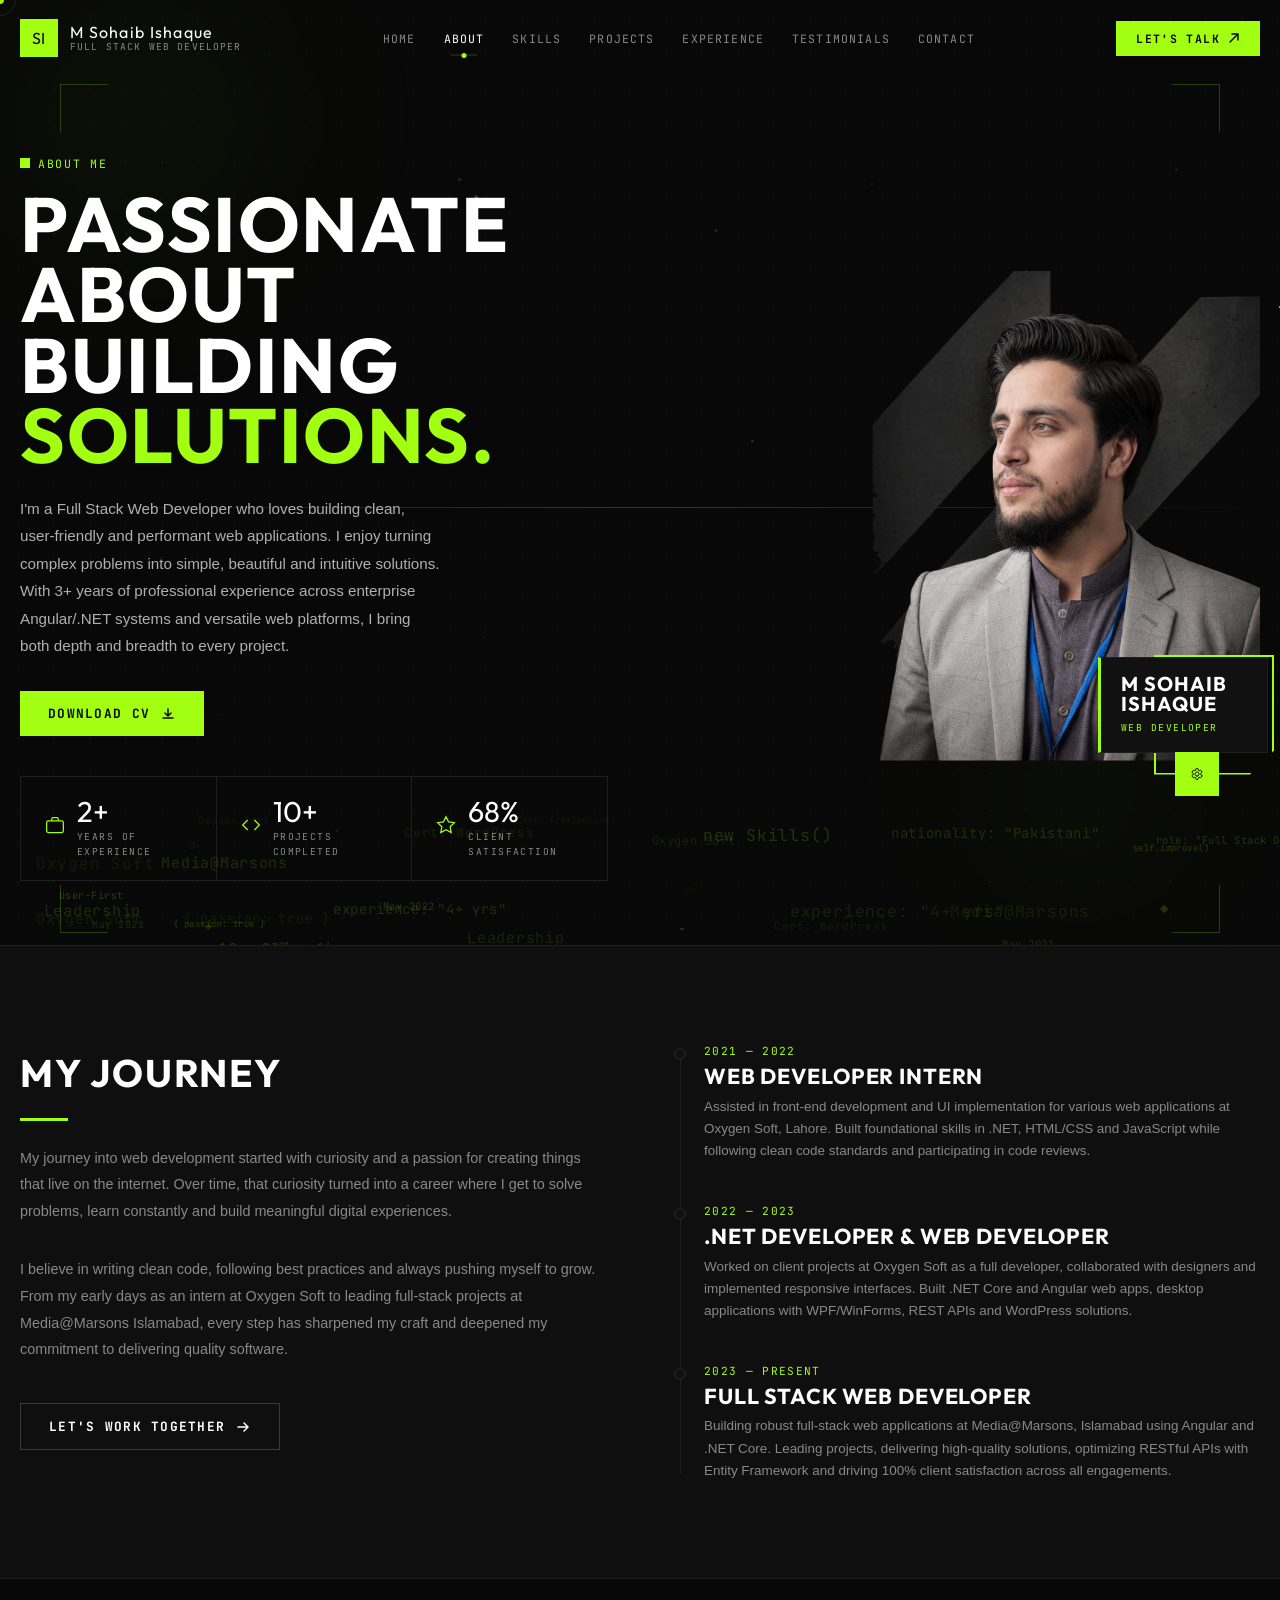
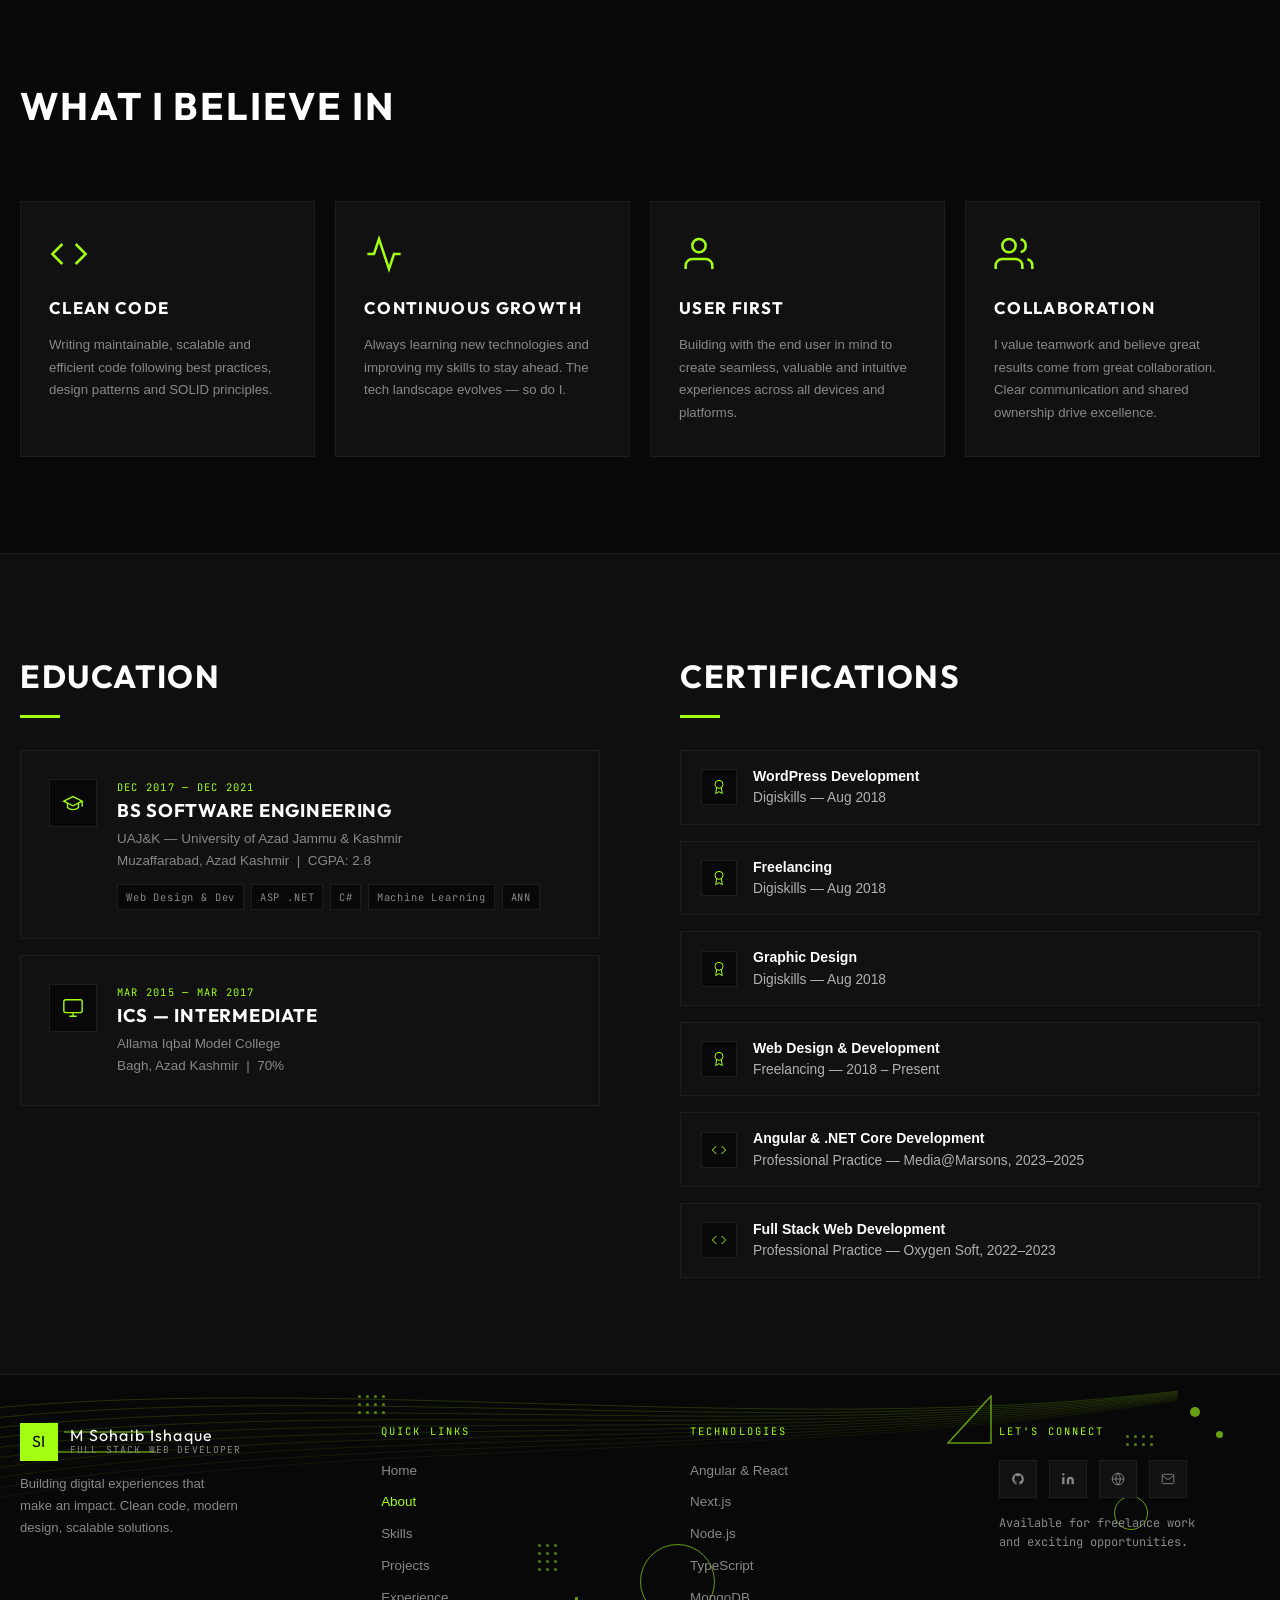
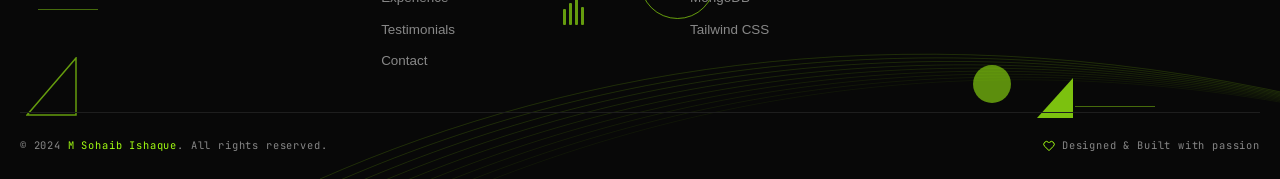
==== commit 68e8b217: "cv url updates" ====
--- a/about.html
+++ b/about.html
@@ -260,7 +260,7 @@
           I'm a Full Stack Web Developer who loves building clean, user-friendly and performant web applications. I enjoy turning complex problems into simple, beautiful and intuitive solutions. With 3+ years of professional experience across enterprise Angular/.NET systems and versatile web platforms, I bring both depth and breadth to every project.
         </p>
 
-        <a href="Sohaib_Ishaque_CV.pdf" download class="btn btn-primary">
+        <a href="./assets/Sohaib_Ishaque_CV.pdf.pdf" download class="btn btn-primary">
           Download CV
           <svg width="16" height="16" viewBox="0 0 16 16" fill="none" aria-hidden="true">
             <path d="M8 3v7M5 7l3 3 3-3M3 12h10" stroke="currentColor" stroke-width="1.5" stroke-linecap="round" stroke-linejoin="round"/>
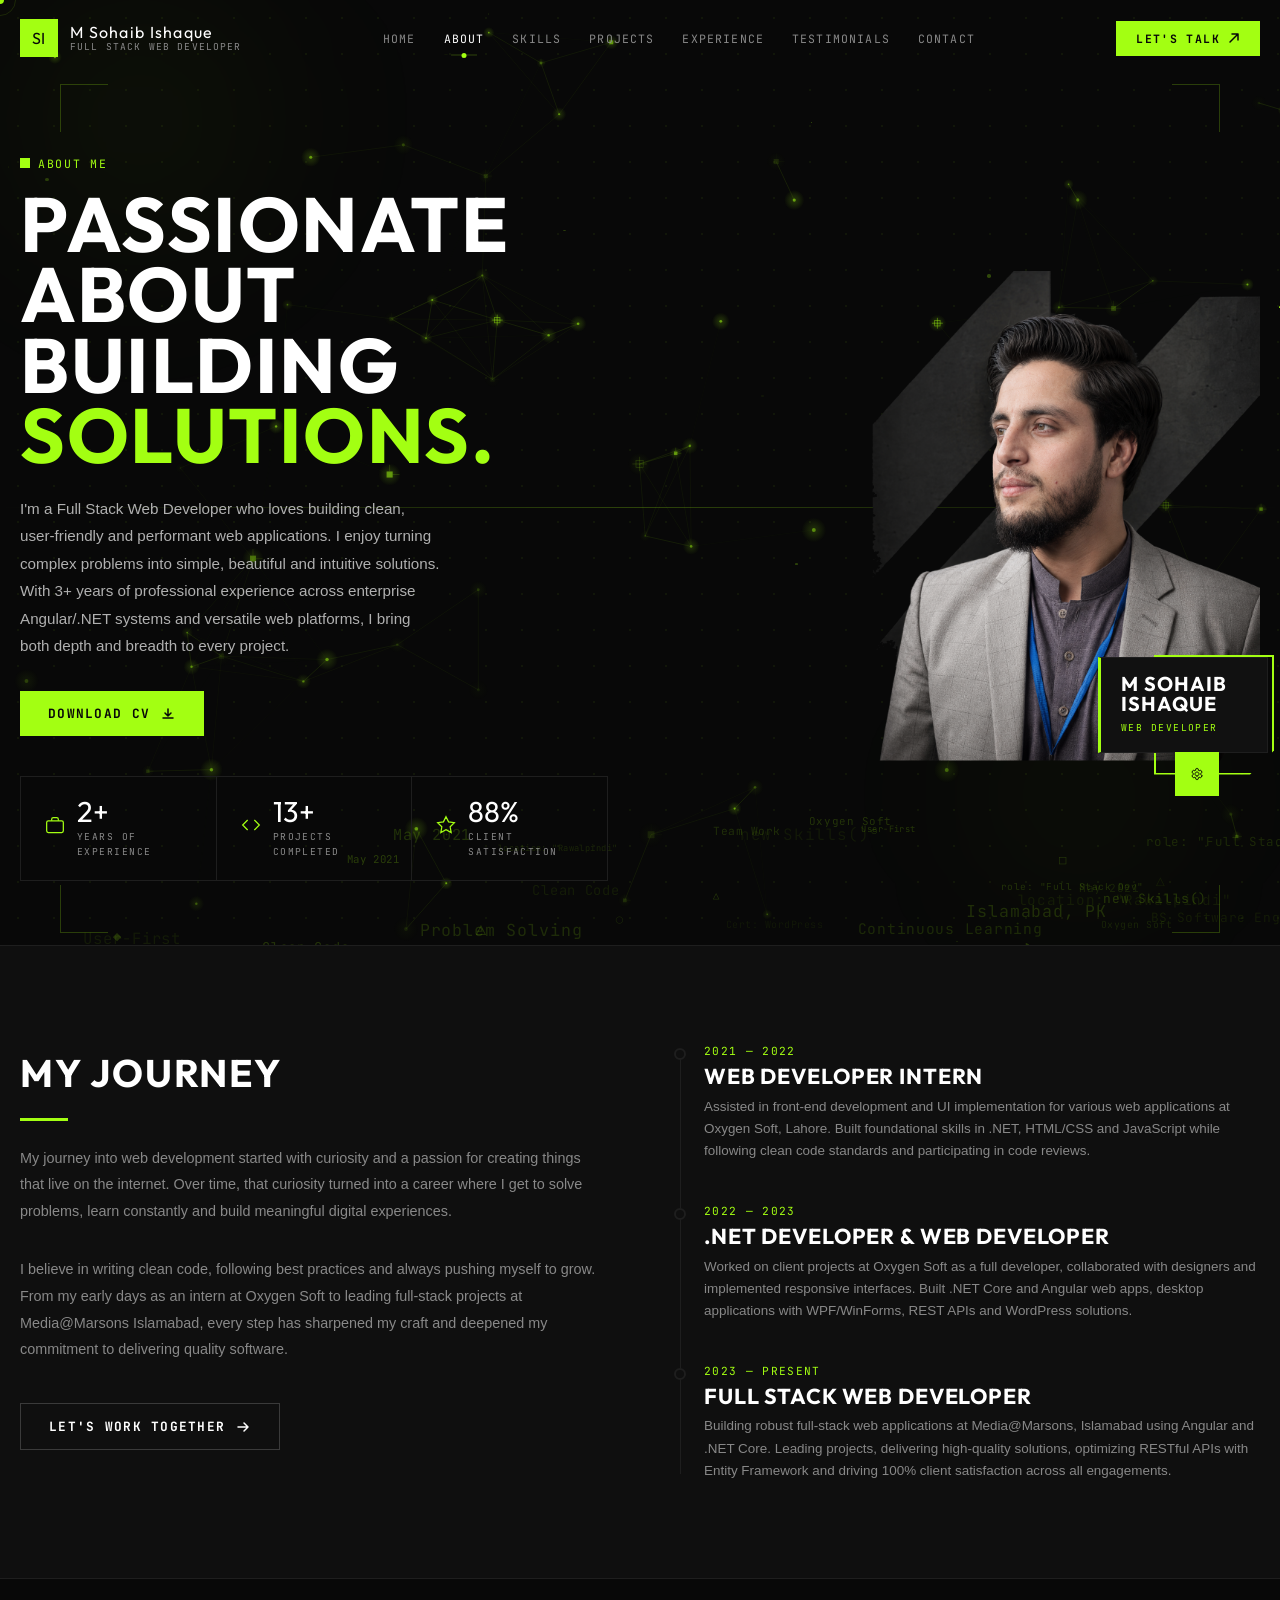
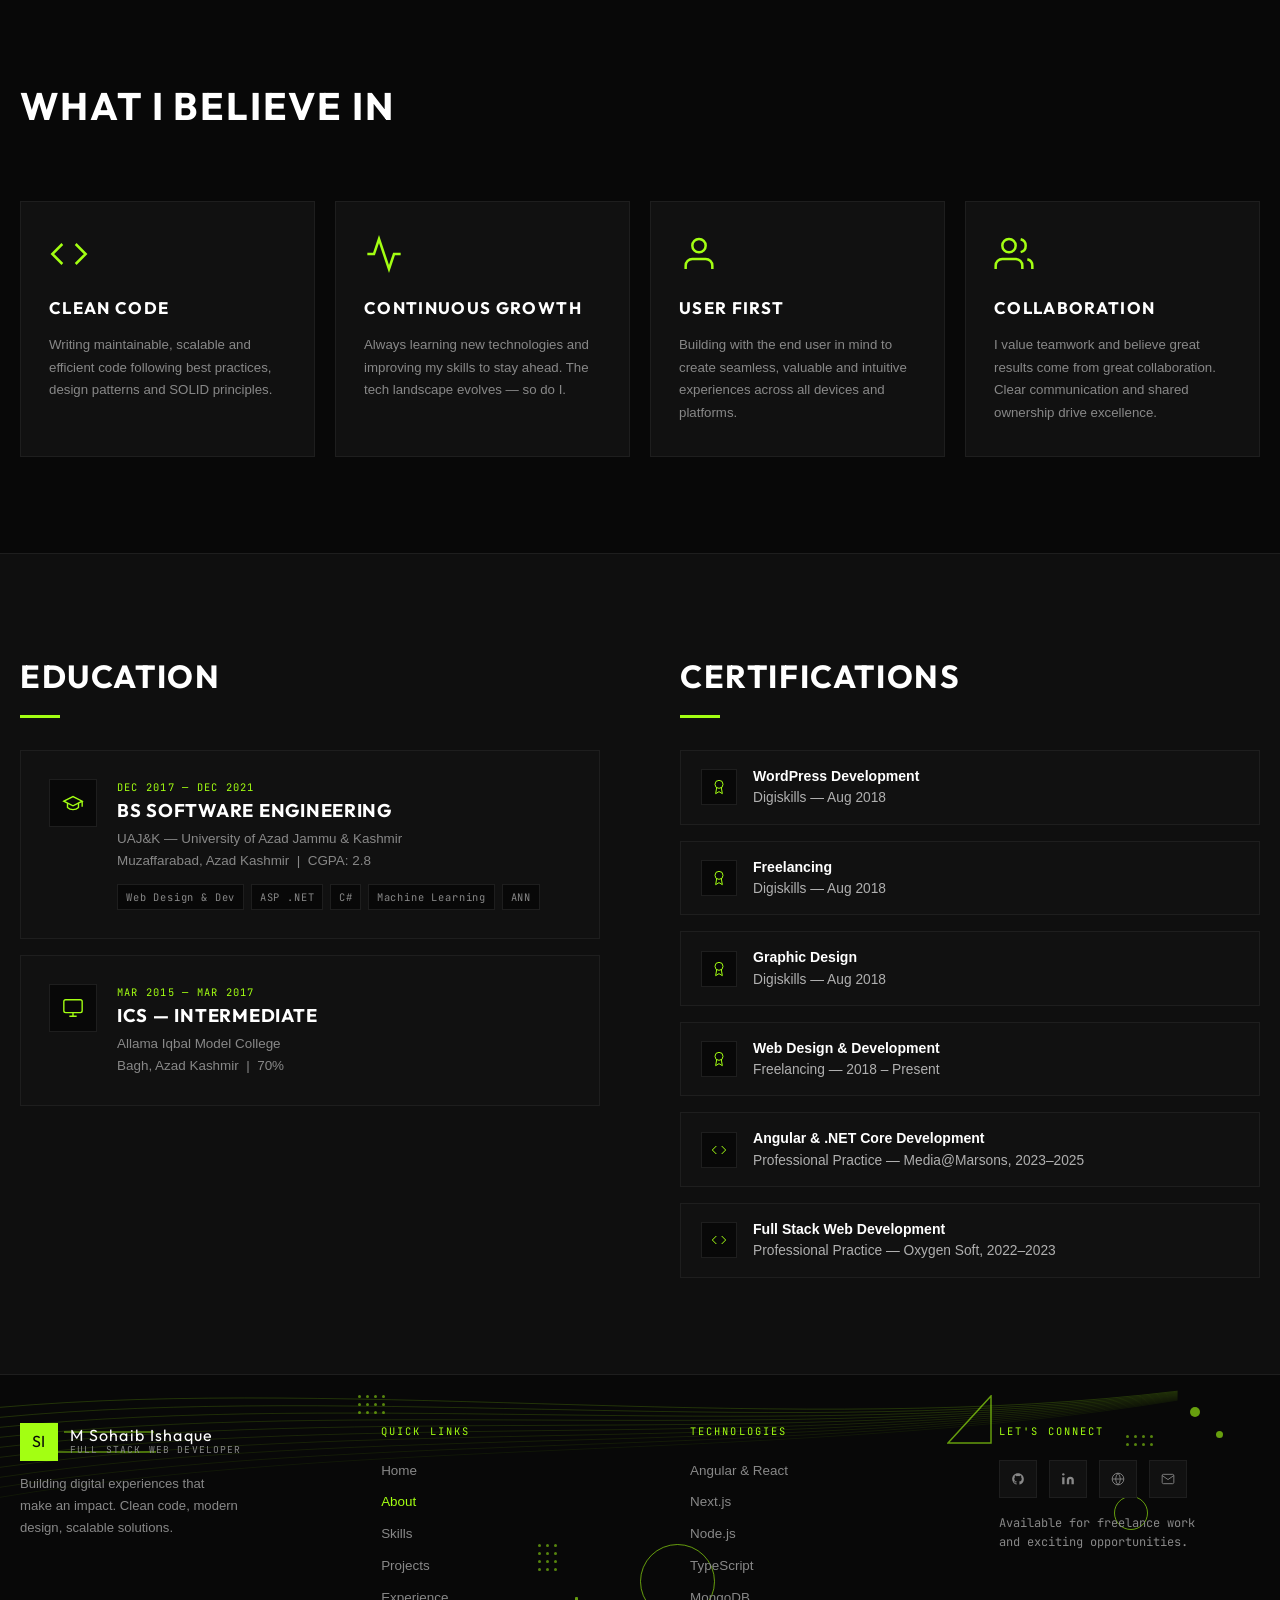
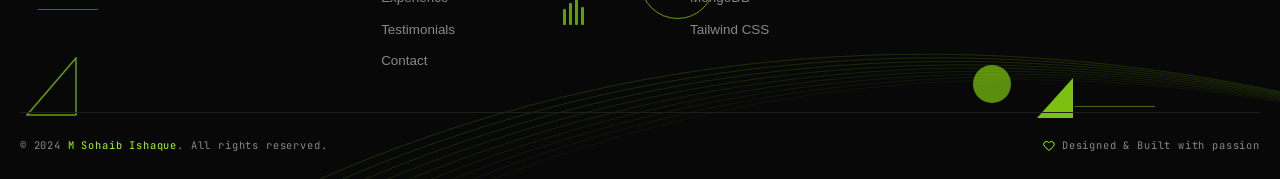
==== commit c0f7f5ff: "initail commit" ====
--- a/about.html
+++ b/about.html
@@ -260,7 +260,7 @@
           I'm a Full Stack Web Developer who loves building clean, user-friendly and performant web applications. I enjoy turning complex problems into simple, beautiful and intuitive solutions. With 3+ years of professional experience across enterprise Angular/.NET systems and versatile web platforms, I bring both depth and breadth to every project.
         </p>
 
-        <a href="./assets/Sohaib_Ishaque_CV.pdf.pdf" download class="btn btn-primary">
+        <a href="./assets/Sohaib_Ishaque_CV.pdf" download class="btn btn-primary">
           Download CV
           <svg width="16" height="16" viewBox="0 0 16 16" fill="none" aria-hidden="true">
             <path d="M8 3v7M5 7l3 3 3-3M3 12h10" stroke="currentColor" stroke-width="1.5" stroke-linecap="round" stroke-linejoin="round"/>
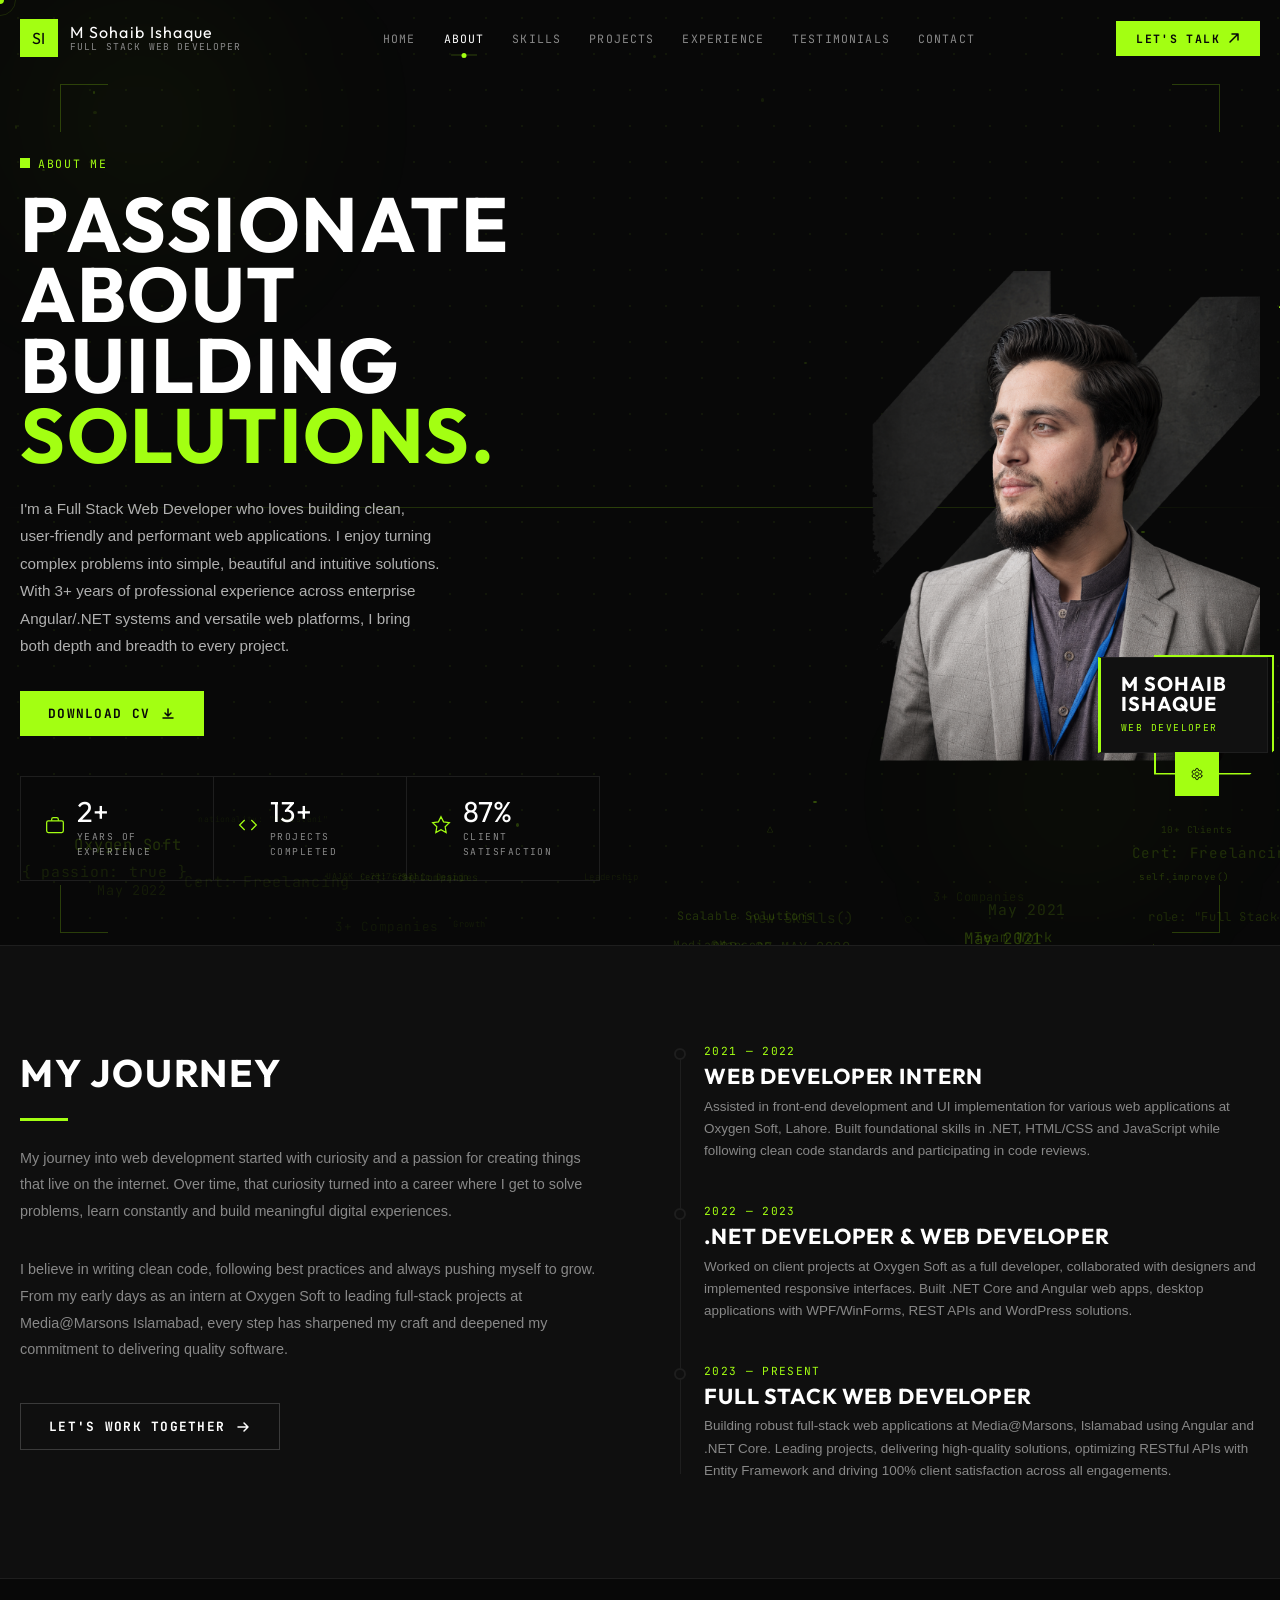
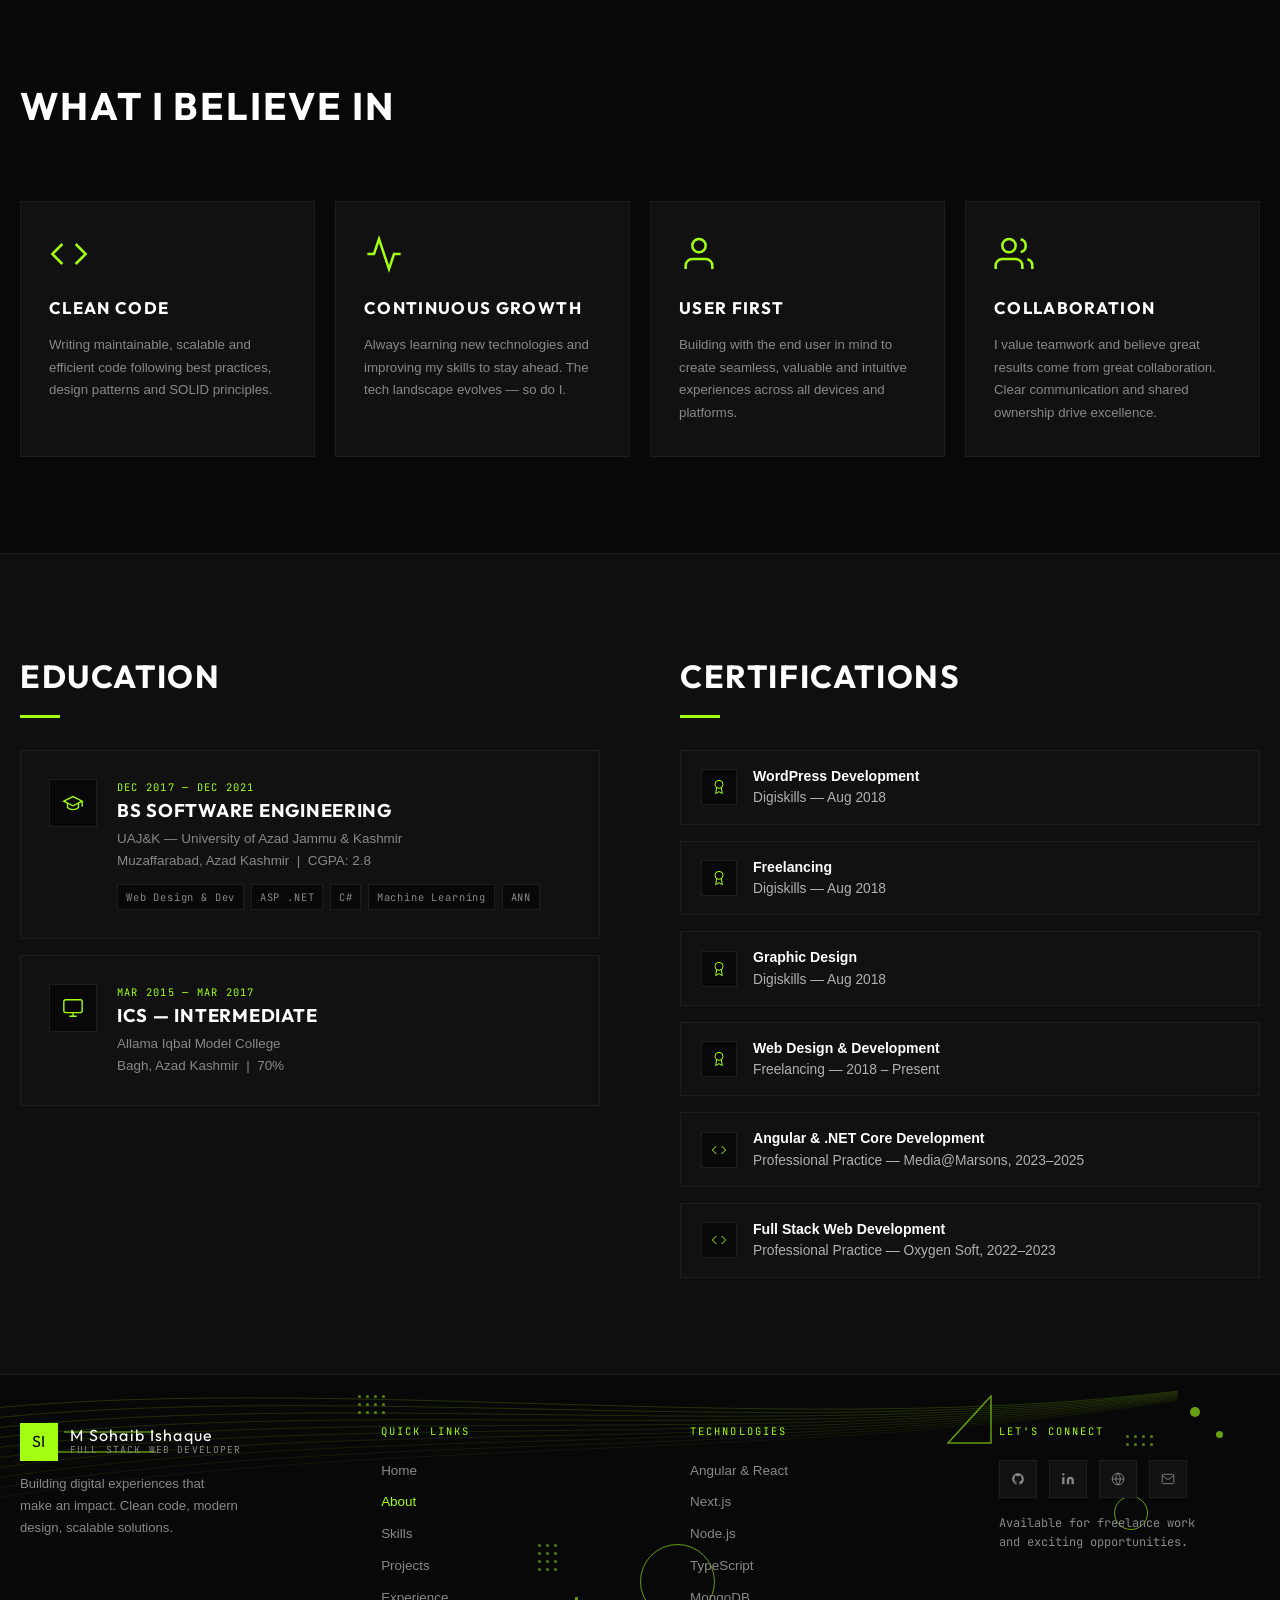
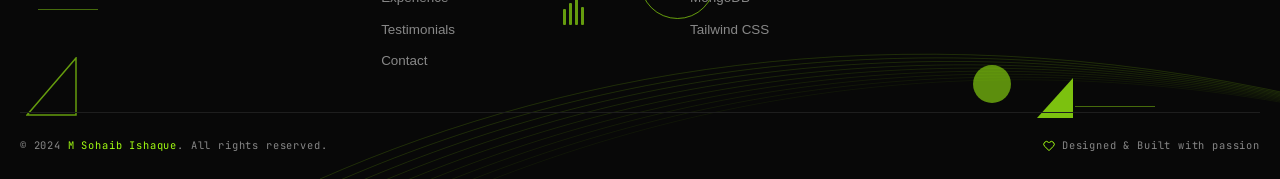
==== commit 32c09563: "site responsive fixes" ====
--- a/about.html
+++ b/about.html
@@ -11,6 +11,7 @@
   <link href="https://fonts.googleapis.com/css2?family=Bebas+Neue&family=Barlow:wght@300;400;500;600;700&family=JetBrains+Mono:wght@400;700&display=swap" rel="stylesheet" />
 
   <link rel="stylesheet" href="./assets/css/styles.css" />
+<link rel="stylesheet" href="./assets/css/responsive.css" />
  <link rel="icon" type="image/svg+xml" href="data:image/svg+xml,%3Csvg xmlns='http://www.w3.org/2000/svg' viewBox='0 0 32 32'%3E%3Crect width='32' height='32' fill='%23A3FF12'/%3E%3Ctext x='50%25' y='50%25' dominant-baseline='central' text-anchor='middle' font-family='sans-serif' font-weight='900' font-size='14' fill='%23000'%3ESI%3C/text%3E%3C/svg%3E"
 />
 </head>
--- a/assets/css/responsive.css
+++ b/assets/css/responsive.css
@@ -0,0 +1,1160 @@
+/* ===================================================
+   RESPONSIVE.CSS — Full Device Responsiveness
+   M SOHAIB ISHAQUE — Portfolio
+
+/* ═══════════════════════════════════════════════════
+   MISSING CSS VARIABLES (carousel.css references)
+   Add to :root so carousel tokens resolve everywhere.
+═══════════════════════════════════════════════════ */
+:root {
+  --sh-accent-xs:  0 0 8px var(--accent-dim);
+  --accent-dim-4:  rgba(163,255,18,0.04);
+  --accent-dim-5:  rgba(163,255,18,0.05);
+  --gray-muted:    rgba(255,255,255,0.6);
+}
+
+/* ═══════════════════════════════════════════════════
+   GLOBAL BASE FIXES
+═══════════════════════════════════════════════════ */
+* { box-sizing: border-box; }
+
+/* Prevent text overflow on all devices */
+h1, h2, h3, h4, h5, h6,
+.hero-headline,
+.about-hero-heading,
+.projects-hero-heading,
+.skills-hero-heading,
+.exp-hero-heading,
+.testi-hero-heading,
+.contact-hero-heading,
+.section-title,
+.exp-tl-role {
+  word-break: break-word;
+  overflow-wrap: break-word;
+  hyphens: auto;
+}
+
+/* Ensure images never overflow */
+img { max-width: 100%; height: auto; }
+
+/* Container always respects viewport width */
+.container { width: min(var(--max-w), 100% - 2rem); margin-inline: auto; }
+
+/* Section padding: convert 7rem sections to clamp for fluid scaling */
+#about,
+#skills,
+#projects,
+#experience,
+#testimonials,
+#contact {
+  padding-top: clamp(4rem, 8vw, 7rem);
+  padding-bottom: clamp(4rem, 8vw, 7rem);
+}
+
+/* ═══════════════════════════════════════════════════
+   LARGE DESKTOP (≥1280px) — make things breathe more
+═══════════════════════════════════════════════════ */
+@media (min-width: 1280px) {
+  .hero-inner,
+  .about-hero-inner,
+  .projects-hero-inner,
+  .skills-hero-inner,
+  .exp-hero-inner {
+    gap: 5rem;
+  }
+
+  .pg-grid {
+    grid-template-columns: repeat(4, 1fr);
+  }
+
+  .tools-grid {
+    grid-template-columns: repeat(8, 1fr);
+  }
+}
+
+/* ═══════════════════════════════════════════════════
+   STANDARD LAPTOP (≤1200px)
+═══════════════════════════════════════════════════ */
+@media (max-width: 1200px) {
+  /* Hero image — slightly smaller on mid-sized screens */
+  .hero-img-wrap,
+  .about-img-frame,
+  .projects-img-frame,
+  .testi-img-wrap,
+  .exp-img-wrap,
+  .skills-img-wrap {
+    width: 380px;
+    height: 470px;
+  }
+
+  /* Name-card badges — pull inward so they don't clip */
+  .hero-name-card,
+  .about-name-badge,
+  .projects-name-badge,
+  .exp-name-card {
+    right: -10px;
+  }
+
+  /* Footer four-column — tighten gaps */
+  .footer-top {
+    gap: 2rem;
+  }
+
+  /* Projects gallery — 4 cols is too tight here */
+  .pg-grid {
+    grid-template-columns: repeat(3, 1fr);
+  }
+
+  /* Tools grid — 8 cols gets cramped */
+  .tools-grid {
+    grid-template-columns: repeat(6, 1fr);
+  }
+
+  /* Other skills — 5 cols → 4 */
+  .other-skills-grid {
+    grid-template-columns: repeat(4, 1fr);
+  }
+
+  /* Learning cards — 3 cols stays, but give room */
+  .learning-cards {
+    grid-template-columns: repeat(2, 1fr);
+  }
+
+  /* Contact main grid — give form more room */
+  .contact-main-grid {
+    grid-template-columns: 1fr 1.3fr;
+    gap: 3rem;
+  }
+}
+
+/* ═══════════════════════════════════════════════════
+   COMPACT LAPTOP / SIDE NAV THRESHOLD (≤1100px)
+═══════════════════════════════════════════════════ */
+@media (max-width: 1100px) {
+  /* Back-to-top and customize buttons: move left to avoid clipping */
+  .back-top {
+    right: 1.5rem;
+    bottom: 1.5rem;
+  }
+  .customize {
+    right: 1.5rem;
+    bottom: 5rem;
+  }
+  .customize-panel {
+    right: 5.5rem;
+    bottom: 5rem;
+  }
+
+  /* Projects gallery — 3 → 2 */
+  .pg-grid {
+    grid-template-columns: repeat(2, 1fr);
+    gap: 1rem;
+  }
+
+  /* index projects grid (3 cols) */
+  .projects-grid {
+    grid-template-columns: repeat(2, 1fr);
+  }
+
+  /* Beliefs grid (4 cols) */
+  .beliefs-grid {
+    grid-template-columns: repeat(2, 1fr);
+  }
+
+  /* Skills grid on index (4 cols → 2) */
+  .skills-grid {
+    grid-template-columns: repeat(2, 1fr);
+  }
+
+  /* Tech skills grid (4 cols → 2) */
+  .tech-skills-grid {
+    grid-template-columns: repeat(2, 1fr);
+  }
+
+  /* Tools grid */
+  .tools-grid {
+    grid-template-columns: repeat(5, 1fr);
+  }
+
+  /* Other skills */
+  .other-skills-grid {
+    grid-template-columns: repeat(3, 1fr);
+  }
+
+  /* Timeline item — reduce left column */
+  .timeline-item {
+    grid-template-columns: 160px 1fr;
+    gap: 2rem;
+  }
+
+  /* Section header — stack on narrow laptops */
+  .section-header {
+    flex-direction: column;
+    align-items: flex-start;
+    gap: 1rem;
+  }
+  .section-desc {
+    text-align: left;
+    max-width: 100%;
+  }
+
+  /* Metrics — ensure 2-col on medium screens */
+  .metrics-grid {
+    grid-template-columns: repeat(2, 1fr);
+  }
+  .metric-item { border-right: none; }
+  .metric-item:nth-child(odd) { border-right: 1px solid var(--border); }
+  .metric-item { border-bottom: 1px solid var(--border); }
+  .metric-item:last-child,
+  .metric-item:nth-last-child(2):nth-child(odd) { border-bottom: none; }
+
+  /* Footer top grid (4 cols → 2) */
+  .footer-top {
+    grid-template-columns: repeat(2, 1fr);
+  }
+
+  /* Project details hero */
+  .pd-hero-inner {
+    grid-template-columns: 1fr;
+    gap: 3rem;
+  }
+  .pd-two-col {
+    grid-template-columns: 1fr;
+    gap: 2.5rem;
+  }
+}
+
+/* ═══════════════════════════════════════════════════
+   TABLET LANDSCAPE / SMALL LAPTOP (≤1024px)
+   (Extends existing breakpoint in styles.css)
+═══════════════════════════════════════════════════ */
+@media (max-width: 1024px) {
+
+  /* ── All hero sections: single column, centered ── */
+  .hero-inner,
+  .about-hero-inner,
+  .projects-hero-inner,
+  .testi-hero-inner,
+  .exp-hero-inner,
+  .skills-hero-inner {
+    grid-template-columns: 1fr;
+    gap: 3rem;
+    text-align: center;
+    padding: 3.5rem 0 3rem;
+  }
+
+  /* Hero image side — centered */
+  .hero-visual,
+  .about-hero-visual,
+  .projects-hero-visual,
+  .testi-hero-right,
+  .exp-hero-visual,
+  .skills-hero-visual {
+    justify-content: center;
+  }
+
+  /* Buttons row — center */
+  .hero-btns,
+  .about-hero .btn-primary,
+  .projects-hero .btn-primary,
+  .testi-hero-left .btn-primary,
+  .exp-hero .btn-primary,
+  .skills-hero .btn-primary {
+    justify-content: center;
+  }
+
+  /* Sub-text max-width when centered */
+  .hero-sub,
+  .about-hero-body,
+  .projects-hero-sub,
+  .testi-hero-sub,
+  .exp-hero-body,
+  .skills-hero-body {
+    margin-inline: auto;
+    max-width: 540px;
+  }
+
+  /* Tech pills — center */
+  .hero-tech,
+  .tech-pills {
+    justify-content: center;
+  }
+
+  /* Image frames */
+  .hero-img-wrap,
+  .about-img-frame,
+  .projects-img-frame,
+  .testi-img-wrap,
+  .exp-img-wrap,
+  .skills-img-wrap {
+    width: 340px;
+    height: 420px;
+    margin: 0 auto;
+  }
+
+  /* Name-cards — inside frame */
+  .hero-name-card,
+  .about-name-badge,
+  .projects-name-badge,
+  .testi-name-card,
+  .exp-name-card,
+  .skills-name-card {
+    right: -20px;
+    bottom: 20px;
+  }
+
+  /* About grid (2 col → 1) */
+  .about-grid { grid-template-columns: 1fr; gap: 3rem; }
+
+  /* Skills grid (4 → 2) */
+  .skills-grid,
+  .tech-skills-grid { grid-template-columns: repeat(2, 1fr); }
+
+  /* Footer */
+  .footer-top { grid-template-columns: 1fr 1fr; }
+
+  /* Metrics */
+  .metrics-grid { grid-template-columns: repeat(2, 1fr); }
+  .metric-item { border-right: none; border-bottom: 1px solid var(--border); }
+  .metric-item:nth-child(odd) { border-right: 1px solid var(--border); }
+  .metric-item:last-child,
+  .metric-item:nth-last-child(2):nth-child(odd) { border-bottom: none; }
+
+  /* Testimonials */
+  .testimonials-grid,
+  .testi-cards-grid { grid-template-columns: 1fr 1fr; }
+
+  /* Contact grid */
+  .contact-grid,
+  .contact-main-grid,
+  .edu-certs-grid,
+  .journey-inner,
+  .learning-inner { grid-template-columns: 1fr; gap: 3rem; }
+
+  /* Section side numbers */
+  .section-wrap { padding-left: 0; }
+  .section-side { display: none; }
+
+  /* Projects gallery — 4 → 2 */
+  .pg-grid { grid-template-columns: repeat(2, 1fr); }
+
+  /* Beliefs */
+  .beliefs-grid { grid-template-columns: repeat(2, 1fr); }
+
+  /* Experience timeline table */
+  .exp-tl-table { display: block; }
+  .exp-tl-entry { display: grid; grid-template-columns: 130px 60px 1fr; }
+
+  /* Experience highlights */
+  .exp-highlights-grid { grid-template-columns: repeat(2, 1fr); }
+  .exp-highlight-item:nth-child(2) { border-right: none; }
+  .exp-highlight-item:nth-child(3),
+  .exp-highlight-item:nth-child(4) { border-top: 1px solid var(--border); }
+  .exp-highlight-item:nth-child(4) { border-right: none; }
+
+  /* Contact map */
+  .contact-map-inner { grid-template-columns: 1fr; }
+  .cmap-info { border-right: none; border-bottom: 1px solid var(--border); }
+  .cmap-visual { min-height: 300px; }
+  #leaflet-map { min-height: 300px; }
+
+  /* Tools grid */
+  .tools-grid { grid-template-columns: repeat(4, 1fr); }
+
+  /* Other skills */
+  .other-skills-grid { grid-template-columns: repeat(3, 1fr); }
+
+  /* learning inner: already goes 1 col via contact-grid above but needs explicit */
+  .learning-cards { grid-template-columns: repeat(2, 1fr); }
+
+  /* Project details impacts */
+  .pd-impact-grid { grid-template-columns: repeat(2, 1fr); }
+  .pd-impact-item:nth-child(2) { border-right: none; }
+  .pd-impact-item:nth-child(1),
+  .pd-impact-item:nth-child(2) { border-bottom: 1px solid var(--border); }
+
+  /* Page-side nav */
+  .page-side-nav { display: none; }
+
+  /* CTA inner wraps */
+  .cta-inner,
+  .exp-cta-inner,
+  .cta-banner-inner,
+  .pd-cta-inner { flex-direction: column; align-items: flex-start; }
+
+  /* Contact quick info */
+  .contact-quick-info { grid-template-columns: 1fr; gap: 0.75rem; }
+
+  /* Timeline */
+  .timeline-item { grid-template-columns: 1fr; gap: 0.75rem; }
+  .timeline { padding-left: 1.5rem; }
+}
+
+/* ═══════════════════════════════════════════════════
+   TABLET PORTRAIT (≤900px)
+═══════════════════════════════════════════════════ */
+@media (max-width: 900px) {
+  .about-mini-stats { flex-wrap: wrap; }
+  .mini-stat { border-bottom: 1px solid var(--border); flex: 0 0 calc(50% - 0px); }
+  .mini-stat:last-child { border-bottom: none; }
+
+  .journey-inner { grid-template-columns: 1fr; gap: 3rem; }
+  .beliefs-grid { grid-template-columns: repeat(2, 1fr); }
+  .edu-certs-grid { grid-template-columns: 1fr; gap: 3rem; }
+
+  /* About image */
+  .about-img-frame { width: 320px; height: 390px; }
+  .about-name-badge { right: -20px; bottom: 30px; }
+
+  /* Experience hero visual */
+  .exp-hero-visual { justify-content: center; }
+
+  /* Skills name card — pull fully inside */
+  .skills-name-card { right: 0; bottom: 0; }
+
+  /* Ticker section gap */
+  .si-ticker-track-wrap { margin-bottom: 14px; }
+
+  /* Tools grid: keep 4 col here */
+  .tools-grid { grid-template-columns: repeat(4, 1fr); }
+
+  /* Other skills: 3 → 2 */
+  .other-skills-grid { grid-template-columns: repeat(2, 1fr); }
+
+  /* Filter bar — smaller padding */
+  .filter-tab { padding: 0.9rem 0.9rem; font-size: 0.65rem; }
+}
+
+/* ═══════════════════════════════════════════════════
+   MOBILE LANDSCAPE / LARGE PHONE (≤768px)
+═══════════════════════════════════════════════════ */
+@media (max-width: 768px) {
+  /* ── Navbar ── */
+  .nav-menu, .nav-cta { display: none; }
+  .hamburger { display: flex; }
+
+  /* ── Fixed buttons — bottom corners ── */
+  .back-top {
+    bottom: 1.25rem;
+    right: 1.25rem;
+  }
+  .customize {
+    bottom: 4.5rem;
+    right: 1.25rem;
+  }
+  .customize-panel {
+    bottom: 4.5rem;
+    right: 5rem;
+    width: calc(100vw - 7rem);
+    max-width: 300px;
+  }
+
+  /* ── Hero images ── */
+  .hero-img-wrap,
+  .about-img-frame,
+  .projects-img-frame,
+  .testi-img-wrap,
+  .exp-img-wrap,
+  .skills-img-wrap {
+    width: 280px;
+    height: 340px;
+  }
+
+  /* ── Grid layouts → single column ── */
+  .projects-grid { grid-template-columns: 1fr; }
+  .skills-grid,
+  .tech-skills-grid { grid-template-columns: 1fr; }
+  .testimonials-grid,
+  .testi-cards-grid { grid-template-columns: 1fr; }
+
+  /* ── Timeline ── */
+  .timeline-item { grid-template-columns: 1fr; gap: 0.75rem; }
+  .timeline { padding-left: 1.5rem; }
+  .timeline-item { padding-left: 1.5rem; }
+
+  /* ── Footer ── */
+  .footer-top { grid-template-columns: 1fr; gap: 2rem; }
+  .footer-bottom { flex-direction: column; align-items: flex-start; gap: 1rem; }
+
+  /* ── Forms ── */
+  .form-row, .cf-row { grid-template-columns: 1fr; }
+
+  /* ── Cursor hidden on touch ── */
+  .cursor, .cursor-ring { display: none; }
+
+  /* ── Projects gallery ── */
+  .pg-grid { grid-template-columns: repeat(2, 1fr); gap: 0.75rem; }
+
+  /* ── Filter bar ── */
+  .filter-tab { padding: 0.9rem 0.9rem; font-size: 0.65rem; }
+
+  /* ── Experience timeline ── */
+  .exp-tl-entry { grid-template-columns: 1fr; }
+  .exp-tl-left { border-right: none; border-bottom: none; padding: 1.5rem 0 0; }
+  .exp-tl-mid { flex-direction: row; justify-content: flex-start; gap: 1rem; padding: 0.5rem 0; }
+  .exp-tl-mid::before { display: none; }
+  .exp-tl-right { padding: 0.75rem 0 1.5rem; }
+
+  /* ── Tools grid ── */
+  .tools-grid { grid-template-columns: repeat(4, 1fr); }
+
+  /* ── Other skills ── */
+  .other-skills-grid { grid-template-columns: repeat(2, 1fr); }
+
+  /* ── Learning section ── */
+  .learning-inner { grid-template-columns: 1fr; gap: 2rem; }
+  .learning-cards { grid-template-columns: 1fr; }
+
+  /* ── Project details ── */
+  .pd-features-grid { grid-template-columns: 1fr; }
+  .pd-gallery { grid-template-columns: 1fr 1fr; }
+
+  /* ── CTA banners ── */
+  .cta-inner,
+  .exp-cta-inner,
+  .cta-banner-inner,
+  .pd-cta-inner { flex-direction: column; align-items: flex-start; }
+
+  /* ── About values grid ── */
+  .about-values { grid-template-columns: 1fr; }
+
+  /* ── Metrics: 2 col ── */
+  .metrics-grid { grid-template-columns: repeat(2, 1fr); }
+
+  /* ── Beliefs: 2 col ── */
+  .beliefs-grid { grid-template-columns: repeat(2, 1fr); }
+
+  /* ── Testi section header ── */
+  .testi-section-header { flex-direction: column; align-items: flex-start; gap: 1rem; }
+
+  /* ── Contact quick info ── */
+  .contact-quick-info { grid-template-columns: 1fr; }
+
+  /* ── Client logos wrap ── */
+  .clients-logos { flex-wrap: wrap; }
+  .client-logo-item { flex: 0 0 calc(50% - 1px); border-bottom: 1px solid var(--border); }
+
+  /* ── Section title bar ── */
+  .section-title-bar { flex-direction: column; align-items: flex-start; }
+
+  /* ── Mini stats ── */
+  .about-mini-stats { flex-wrap: wrap; }
+  .mini-stat { flex: 0 0 50%; border-right: none !important; border-bottom: 1px solid var(--border); }
+  .mini-stat:nth-child(odd) { border-right: 1px solid var(--border) !important; }
+
+  /* ── Journey section on about ── */
+  .journey-inner { grid-template-columns: 1fr; gap: 2rem; }
+
+  /* ── Section header in index ── */
+  .section-header { flex-direction: column; align-items: flex-start; }
+  .section-desc { text-align: left; }
+
+  /* ── Mobile nav links: reduce font ── */
+  .mobile-nav-link { font-size: 2rem; }
+
+  /* ── Hero grid bg & glow on mobile ── */
+  .hero-glow { opacity: 0.5; }
+
+  /* ── PD impact grid ── */
+  .pd-impact-grid { grid-template-columns: repeat(2, 1fr); }
+  .pd-cta-inner { flex-direction: column; align-items: flex-start; }
+}
+
+/* ═══════════════════════════════════════════════════
+   STANDARD PHONE (≤600px)
+═══════════════════════════════════════════════════ */
+@media (max-width: 600px) {
+  /* ── Typography scaling ── */
+  .hero-headline { font-size: clamp(2.8rem, 12vw, 3.5rem); }
+  .about-hero-heading { font-size: clamp(2.5rem, 10vw, 3.5rem); }
+  .projects-hero-heading { font-size: clamp(2.5rem, 10vw, 4rem); }
+  .skills-hero-heading { font-size: clamp(2.5rem, 10vw, 3.5rem); }
+  .exp-hero-heading { font-size: clamp(2.2rem, 9vw, 3.2rem); }
+  .testi-hero-heading { font-size: clamp(2.5rem, 10vw, 4rem); }
+  .contact-hero-heading { font-size: clamp(2.2rem, 9vw, 3.5rem); }
+  .section-title { font-size: clamp(1.8rem, 8vw, 2.5rem); }
+  .pd-title { font-size: clamp(2.2rem, 10vw, 3.5rem); }
+
+  /* ── Container: tighter side padding ── */
+  .container { width: min(var(--max-w), 100% - 1.5rem); }
+
+  /* ── Images: smaller ── */
+  .hero-img-wrap,
+  .about-img-frame,
+  .projects-img-frame,
+  .testi-img-wrap,
+  .exp-img-wrap,
+  .skills-img-wrap {
+    width: 260px;
+    height: 320px;
+  }
+
+  /* ── Metrics: force 2-col ── */
+  .metrics-grid { grid-template-columns: repeat(2, 1fr); }
+  .metric-item { border-right: none !important; }
+  .metric-item:nth-child(odd) { border-right: 1px solid var(--border) !important; }
+
+  /* ── About values ── */
+  .about-values { grid-template-columns: 1fr; }
+
+  /* ── Beliefs ── */
+  .beliefs-grid { grid-template-columns: 1fr; }
+
+  /* ── Skills grid ── */
+  .skills-grid,
+  .tech-skills-grid { grid-template-columns: 1fr; }
+
+  /* ── Highlights ── */
+  .exp-highlights-grid { grid-template-columns: 1fr 1fr; }
+
+  /* ── Other skills ── */
+  .other-skills-grid { grid-template-columns: repeat(2, 1fr); }
+
+  /* ── Tools grid ── */
+  .tools-grid { grid-template-columns: repeat(3, 1fr); }
+
+  /* ── Projects gallery: single column ── */
+  .pg-grid { grid-template-columns: 1fr; }
+
+  /* ── Index projects grid: single column ── */
+  .projects-grid { grid-template-columns: 1fr; }
+
+  /* ── Testimonials: single column ── */
+  .testimonials-grid,
+  .testi-cards-grid { grid-template-columns: 1fr; }
+
+  /* ── Contact quick info ── */
+  .contact-quick-info { grid-template-columns: 1fr; }
+
+  /* ── Client logos ── */
+  .client-logo-item { flex: 0 0 100%; border-right: none; }
+
+  /* ── Fixed buttons — smaller, closer to corner ── */
+  .back-top {
+    width: 40px;
+    height: 40px;
+    bottom: 1rem;
+    right: 1rem;
+  }
+  .customize {
+    width: 40px;
+    height: 40px;
+    bottom: 4rem;
+    right: 1rem;
+  }
+  .customize-panel {
+    bottom: 4rem;
+    right: 4.5rem;
+    width: calc(100vw - 2rem);
+    max-width: 260px;
+  }
+
+  /* ── Learning cards ── */
+  .learning-cards { grid-template-columns: 1fr; }
+
+  /* ── Mini stats ── */
+  .about-mini-stats { flex-direction: column; }
+  .mini-stat { flex: 1 1 100%; border-right: none !important; border-bottom: 1px solid var(--border); }
+  .mini-stat:last-child { border-bottom: none; }
+
+  /* ── Hero buttons ── */
+  .hero-btns { flex-direction: column; align-items: center; }
+  .hero-btns .btn { width: 100%; justify-content: center; }
+
+  /* ── Tech pills: center ── */
+  .tech-pills { justify-content: center; }
+
+  /* ── Footer bottom ── */
+  .footer-bottom { flex-direction: column; text-align: center; }
+  .footer-social { justify-content: center; }
+  .footer-top { grid-template-columns: 1fr; }
+
+  /* ── Filter sort button — hide text ── */
+  .filter-sort svg { display: none; }
+
+  /* ── Preloader logo smaller ── */
+  .preloader-logo { font-size: 3rem; }
+  .preloader-bar { width: 160px; }
+
+  /* ── Timeline ── */
+  .timeline-item { padding-left: 1rem; }
+
+  /* ── PD gallery ── */
+  .pd-gallery { grid-template-columns: 1fr; }
+  .pd-impact-grid { grid-template-columns: 1fr 1fr; }
+
+  /* ── Testi name card position ── */
+  .testi-name-card { right: 0; bottom: 0; }
+
+  /* ── Hero label ── */
+  .hero-label,
+  .about-hero-label,
+  .skills-hero-label,
+  .exp-hero-label,
+  .testi-hero-label,
+  .contact-hero-label { font-size: 0.65rem; }
+
+  /* ── CTA heading ── */
+  .cta-heading,
+  .exp-cta-heading,
+  .pd-cta-heading { font-size: clamp(1.5rem, 7vw, 2rem); }
+
+  /* ── Experience highlights ── */
+  .exp-highlights { padding: 1.5rem 1rem 0; }
+  .exp-highlight-item { padding: 1rem; }
+  .exp-highlight-val { font-size: 1.8rem; }
+
+  /* ── Skills name-card: keep inside ── */
+  .skills-name-card { right: 0; min-width: 140px; }
+}
+
+/* ═══════════════════════════════════════════════════
+   SMALL PHONE (≤480px)
+═══════════════════════════════════════════════════ */
+@media (max-width: 480px) {
+  /* ── Container tightest ── */
+  .container { width: min(var(--max-w), 100% - 1rem); }
+
+  /* ── Typography ── */
+  .hero-headline { font-size: clamp(2.4rem, 12vw, 3rem); }
+  .section-title { font-size: clamp(1.6rem, 8vw, 2rem); }
+
+  /* ── Images: minimal ── */
+  .hero-img-wrap,
+  .about-img-frame,
+  .projects-img-frame,
+  .testi-img-wrap,
+  .exp-img-wrap,
+  .skills-img-wrap {
+    width: 240px;
+    height: 300px;
+  }
+
+  /* ── Experience highlights: 1 column ── */
+  .exp-highlights-grid { grid-template-columns: 1fr; }
+  .exp-highlight-item { border-right: none; border-bottom: 1px solid var(--border); }
+  .exp-highlight-item:last-child { border-bottom: none; }
+
+  /* ── Tools: 2-col ── */
+  .tools-grid { grid-template-columns: repeat(2, 1fr); }
+
+  /* ── Other skills: 1 col ── */
+  .other-skills-grid { grid-template-columns: 1fr; }
+
+  /* ── PD impact ── */
+  .pd-impact-grid { grid-template-columns: 1fr 1fr; }
+
+  /* ── Timeline: ultra compact ── */
+  .timeline { padding-left: 1rem; }
+  .timeline-item { padding-left: 0.75rem; }
+
+  /* ── Filter section ── */
+  .filter-inner { gap: 0; }
+  .filter-tab { padding: 0.75rem 0.65rem; font-size: 0.6rem; }
+
+  /* ── Button widths ── */
+  .btn { padding: 0.65rem 1.25rem; font-size: 0.72rem; }
+
+  /* ── Nav logo text — hide on very small ── */
+  .logo-role { display: none; }
+
+  /* ── Contact map info ── */
+  .cmap-info { padding: 2rem 1.25rem; }
+
+  /* ── Section padding ── */
+  #about,
+  #skills,
+  #projects,
+  #experience,
+  #testimonials,
+  #contact { 
+    padding-top: clamp(3rem, 7vw, 5rem); 
+    padding-bottom: clamp(3rem, 7vw, 5rem);
+  }
+
+  /* Skills page sections */
+  .skills-section { padding: 2.5rem 0; }
+
+  /* Journey section */
+  .journey-section,
+  .beliefs-section,
+  .edu-certs-section { padding: 3.5rem 0; }
+
+  /* Experience sections */
+  .exp-work { padding: 3rem 0; }
+
+  /* Form fields: slightly larger tap targets */
+  .form-input,
+  .form-textarea,
+  .cf-input,
+  .cf-textarea { padding: 0.75rem 0.875rem; font-size: 16px; /* prevents iOS zoom */ }
+
+  /* ── Metric item ── */
+  .metric-item { padding: 1.5rem 1rem; }
+
+  /* Testi section */
+  .testi-section { padding: 3rem 0; }
+}
+
+/* ═══════════════════════════════════════════════════
+   VERY SMALL PHONE (≤375px)
+═══════════════════════════════════════════════════ */
+@media (max-width: 375px) {
+  /* Headline: absolute minimum */
+  .hero-headline { font-size: 2.2rem; }
+  .about-hero-heading,
+  .projects-hero-heading,
+  .skills-hero-heading,
+  .contact-hero-heading,
+  .exp-hero-heading { font-size: 2.2rem; }
+
+  /* Images: smallest */
+  .hero-img-wrap,
+  .about-img-frame,
+  .projects-img-frame,
+  .testi-img-wrap,
+  .exp-img-wrap,
+  .skills-img-wrap {
+    width: 220px;
+    height: 280px;
+  }
+
+  /* Tools: 2 col */
+  .tools-grid { grid-template-columns: repeat(2, 1fr); }
+
+  /* Filter: minimal */
+  .filter-tab { padding: 0.7rem 0.5rem; font-size: 0.58rem; }
+
+  /* CTA buttons: full width stack */
+  .hero-btns { width: 100%; }
+  .hero-btns .btn { font-size: 0.7rem; }
+
+  /* Name-card badges: minimal */
+  .hero-name-card,
+  .about-name-badge,
+  .projects-name-badge { min-width: 150px; padding: 0.75rem 1rem; }
+  .hero-name-card h3,
+  .about-name-badge h3,
+  .projects-name-badge h3 { font-size: 1.1rem; }
+
+  /* Logo box: smaller */
+  .logo-box { width: 32px; height: 32px; font-size: 0.85rem; }
+  .logo-name { font-size: 0.85rem; }
+
+  /* Customize panel: fill width */
+  .customize-panel {
+    width: calc(100vw - 1.5rem);
+    right: 0.75rem;
+    left: 0.75rem;
+    bottom: 4.5rem;
+  }
+}
+
+/* ═══════════════════════════════════════════════════
+   MOBILE NAV MENU — Improvements
+═══════════════════════════════════════════════════ */
+@media (max-width: 768px) {
+  .mobile-menu {
+    gap: 1.25rem;
+    padding: 2rem 1.5rem;
+  }
+  .mobile-nav-link {
+    font-size: 2rem;
+    letter-spacing: 0.06em;
+  }
+}
+
+@media (max-width: 480px) {
+  .mobile-nav-link { font-size: 1.7rem; }
+}
+
+@media (max-width: 375px) {
+  .mobile-nav-link { font-size: 1.5rem; }
+  .mobile-menu { gap: 1rem; }
+}
+
+/* ═══════════════════════════════════════════════════
+   NAVBAR — Small fixes across all sizes
+═══════════════════════════════════════════════════ */
+@media (max-width: 768px) {
+  .nav-inner { padding: 1rem 0; }
+}
+
+/* On very small phones, collapse nav-logo text partially */
+@media (max-width: 360px) {
+  .logo-name { font-size: 0.78rem; letter-spacing: 0.04em; }
+  .logo-text { display: none; } /* fallback: hide and show only the logo box */
+}
+
+/* ═══════════════════════════════════════════════════
+   FOOTER — Full responsive chain
+═══════════════════════════════════════════════════ */
+@media (max-width: 768px) {
+  footer { padding: 2.5rem 0 1.5rem; }
+  .footer-top { gap: 2rem; }
+}
+
+@media (max-width: 480px) {
+  footer { padding: 2rem 0 1.25rem; }
+  .footer-brand p { max-width: 100%; }
+  .footer-bottom {
+    flex-direction: column;
+    align-items: flex-start;
+    gap: 0.75rem;
+  }
+}
+
+/* ═══════════════════════════════════════════════════
+   CAROUSEL — Mobile polish
+═══════════════════════════════════════════════════ */
+@media (max-width: 768px) {
+  /* Ensure swiper doesn't overflow page */
+  .si-swiper { overflow: hidden; }
+
+  /* Pagination dots: ensure visible */
+  .si-swiper-pagination { bottom: 4px !important; }
+
+  /* Ticker: smaller text & items */
+  .si-ticker-label { font-size: 0.7rem; }
+}
+
+@media (max-width: 480px) {
+  /* Ticker items: minimum size */
+  .si-ticker-item { padding: 8px 12px; margin: 0 4px; }
+  .si-ticker-icon,
+  .si-ticker-icon svg,
+  .si-ticker-icon img { width: 20px; height: 20px; }
+  .si-ticker-label { font-size: 0.65rem; }
+}
+
+/* ═══════════════════════════════════════════════════
+   SKILLS PAGE — Section-level responsive
+═══════════════════════════════════════════════════ */
+@media (max-width: 768px) {
+  .skills-section { padding: 3rem 0; }
+  .section-title-bar { gap: 0.75rem; }
+}
+
+/* ── Tech skills: 2→1 on phones ── */
+@media (max-width: 600px) {
+  .tech-skills-grid { grid-template-columns: 1fr; }
+  .skill-cat-box { padding: 1.25rem; }
+}
+
+/* ── Other skills: 2→1 on small ── */
+@media (max-width: 480px) {
+  .other-skills-grid { grid-template-columns: 1fr; }
+}
+
+/* ── Tools grid: tightest ── */
+@media (max-width: 360px) {
+  .tools-grid { grid-template-columns: repeat(2, 1fr); }
+}
+
+/* ═══════════════════════════════════════════════════
+   PROJECTS PAGE — Filter and gallery
+═══════════════════════════════════════════════════ */
+@media (max-width: 768px) {
+  .filter-section { top: var(--nav-h); }
+  .filter-inner { gap: 0; padding: 0; }
+  .filter-sort { display: none; } /* hide sort on mobile, only show filter tabs */
+  .pg-grid { gap: 0.75rem; }
+}
+
+@media (max-width: 480px) {
+  /* Stacked single column cards on phones */
+  .pg-card { min-height: auto; }
+  .pg-thumb { height: 160px; }
+  .pg-body { padding: 1rem; }
+  .pg-name { font-size: 1.1rem; }
+}
+
+/* ═══════════════════════════════════════════════════
+   EXPERIENCE PAGE — Timeline & hero
+═══════════════════════════════════════════════════ */
+@media (max-width: 768px) {
+  .exp-work { padding: 3rem 0; }
+  .exp-work-header { flex-direction: column; align-items: flex-start; }
+  .exp-highlights { padding: 1.5rem 1rem 0; }
+  .exp-tl-right { padding: 0.5rem 0 1.25rem; }
+}
+
+@media (max-width: 600px) {
+  .exp-tl-role { font-size: 1.25rem; }
+  .exp-tl-desc { font-size: 0.8rem; }
+  .exp-highlights-grid { grid-template-columns: 1fr 1fr; }
+}
+
+@media (max-width: 480px) {
+  .exp-highlights-grid { grid-template-columns: 1fr; }
+  .exp-highlight-item { border-right: none; border-bottom: 1px solid var(--border); }
+  .exp-highlight-item:last-child { border-bottom: none; }
+  .exp-tl-tags { gap: 0.3rem; }
+  .exp-tl-tag { font-size: 0.58rem; padding: 0.15rem 0.5rem; }
+}
+
+/* ═══════════════════════════════════════════════════
+   ABOUT PAGE
+═══════════════════════════════════════════════════ */
+@media (max-width: 768px) {
+  .journey-section,
+  .beliefs-section,
+  .edu-certs-section { padding: 4rem 0; }
+
+  /* Journey timeline */
+  .journey-timeline { padding-left: 1.25rem; }
+
+  /* Value cards */
+  .about-values { grid-template-columns: 1fr; }
+}
+
+@media (max-width: 600px) {
+  .edu-card { flex-direction: column; gap: 0.75rem; }
+  .edu-icon-wrap { width: 40px; height: 40px; }
+  .belief-card { padding: 1.5rem 1.25rem; }
+}
+
+/* ═══════════════════════════════════════════════════
+   CONTACT PAGE
+═══════════════════════════════════════════════════ */
+@media (max-width: 768px) {
+  .contact-main { padding: 3rem 0; }
+  .contact-map-inner { grid-template-columns: 1fr; }
+  .cmap-info { border-right: none; border-bottom: 1px solid var(--border); }
+  .ci-socials { flex-wrap: wrap; }
+}
+
+@media (max-width: 600px) {
+  /* Force 16px on inputs to prevent iOS zoom */
+  .form-input,
+  .form-textarea,
+  .cf-input,
+  .cf-textarea { font-size: 16px; }
+
+  .contact-main-grid { gap: 2rem; }
+
+  /* Map: shorter on phones */
+  .cmap-visual,
+  #leaflet-map { min-height: 220px; }
+}
+
+/* ═══════════════════════════════════════════════════
+   TESTIMONIALS PAGE
+═══════════════════════════════════════════════════ */
+@media (max-width: 768px) {
+  .testi-hero { padding: 5rem 0 3rem; }
+  .testi-section { padding: 3rem 0; }
+  .clients-section { padding: 2.5rem 0; }
+}
+
+@media (max-width: 600px) {
+  .testi-card { padding: 1.5rem; }
+  .testi-card-text { font-size: 0.84rem; }
+}
+
+/* ═══════════════════════════════════════════════════
+   PROJECT DETAILS PAGE
+═══════════════════════════════════════════════════ */
+@media (max-width: 768px) {
+  .pd-hero { padding-top: calc(var(--nav-h) + 2rem); padding-bottom: 3rem; }
+  .pd-section { padding: 3rem 0; }
+  .pd-tech-icons { flex-wrap: wrap; gap: 0.5rem; }
+  .pd-tech-icon-item { min-width: 70px; padding: 1rem; }
+}
+
+@media (max-width: 600px) {
+  .pd-gallery { grid-template-columns: 1fr; }
+  .pd-tech-table { overflow-x: auto; }
+  .pd-two-col { gap: 2rem; }
+}
+
+@media (max-width: 480px) {
+  .pd-impact-grid { grid-template-columns: 1fr 1fr; }
+  .pd-impact-item { padding: 1.25rem 0.75rem; }
+  .pd-impact-num { font-size: 2rem; }
+  .pd-btns { flex-direction: column; }
+  .pd-btns .btn { width: 100%; justify-content: center; }
+}
+
+/* ═══════════════════════════════════════════════════
+   INDEX PAGE SPECIFIC
+═══════════════════════════════════════════════════ */
+@media (max-width: 768px) {
+  /* About section on index */
+  #about .about-grid { grid-template-columns: 1fr; }
+
+  /* Project cards on index — already 1 col at 768 from projects-grid */
+
+  /* Skills categories on index */
+  .skills-grid { grid-template-columns: repeat(2, 1fr); }
+
+  /* Testimonials on index */
+  .testimonials-grid { grid-template-columns: 1fr; }
+
+  /* Experience timeline on index */
+  .timeline { padding-left: 1.25rem; }
+  .timeline-item { grid-template-columns: 1fr; gap: 0.5rem; padding-left: 1.25rem; }
+}
+
+@media (max-width: 600px) {
+  /* Skill categories: 1 col */
+  .skills-grid { grid-template-columns: 1fr; }
+  .skill-category { padding: 1.5rem; }
+}
+
+/* ═══════════════════════════════════════════════════
+   PRELOADER — Mobile
+═══════════════════════════════════════════════════ */
+@media (max-width: 480px) {
+  .preloader-logo { font-size: 2.5rem; }
+  .preloader-bar { width: 140px; }
+}
+
+/* ═══════════════════════════════════════════════════
+   UTILITY — Touch / hover interaction fixes
+═══════════════════════════════════════════════════ */
+@media (hover: none) {
+  /* On touch devices, show overlay icons without hover */
+  .pg-overlay { opacity: 0; } /* keep hidden — revealed by tap via JS */
+  .project-card:hover { transform: none; }
+  .pg-card:hover { transform: none; }
+  .value-card:hover { transform: none; }
+  .belief-card:hover { transform: none; }
+  .edu-card:hover { transform: none; }
+  .cert-item:hover { transform: none; }
+  .ci-card:hover { transform: none; }
+  .tech-pill:hover { transform: none; }
+  .social-link:hover { transform: none; }
+}
+
+/* ═══════════════════════════════════════════════════
+   LIGHT THEME — Responsive additions
+   (Complement existing html.theme-light overrides)
+═══════════════════════════════════════════════════ */
+html.theme-light .back-top:hover { background: var(--bg); color: var(--white); }
+html.theme-light .customize:hover { background: var(--bg); color: var(--white); }
+
+html.theme-light .mobile-menu {
+  background: rgba(245,245,245,0.97);
+  border-right: none;
+}
+
+/* ═══════════════════════════════════════════════════
+   PRINT MEDIA — basic cleanup
+═══════════════════════════════════════════════════ */
+@media print {
+  .navbar,
+  .mobile-menu,
+  .back-top,
+  .customize,
+  .customize-panel,
+  .cursor,
+  .cursor-ring,
+  #preloader { display: none !important; }
+
+  body { background: #fff; color: #000; }
+  a { color: #000; }
+  .hero-inner,
+  .about-hero-inner,
+  .projects-hero-inner { grid-template-columns: 1fr; }
+}
